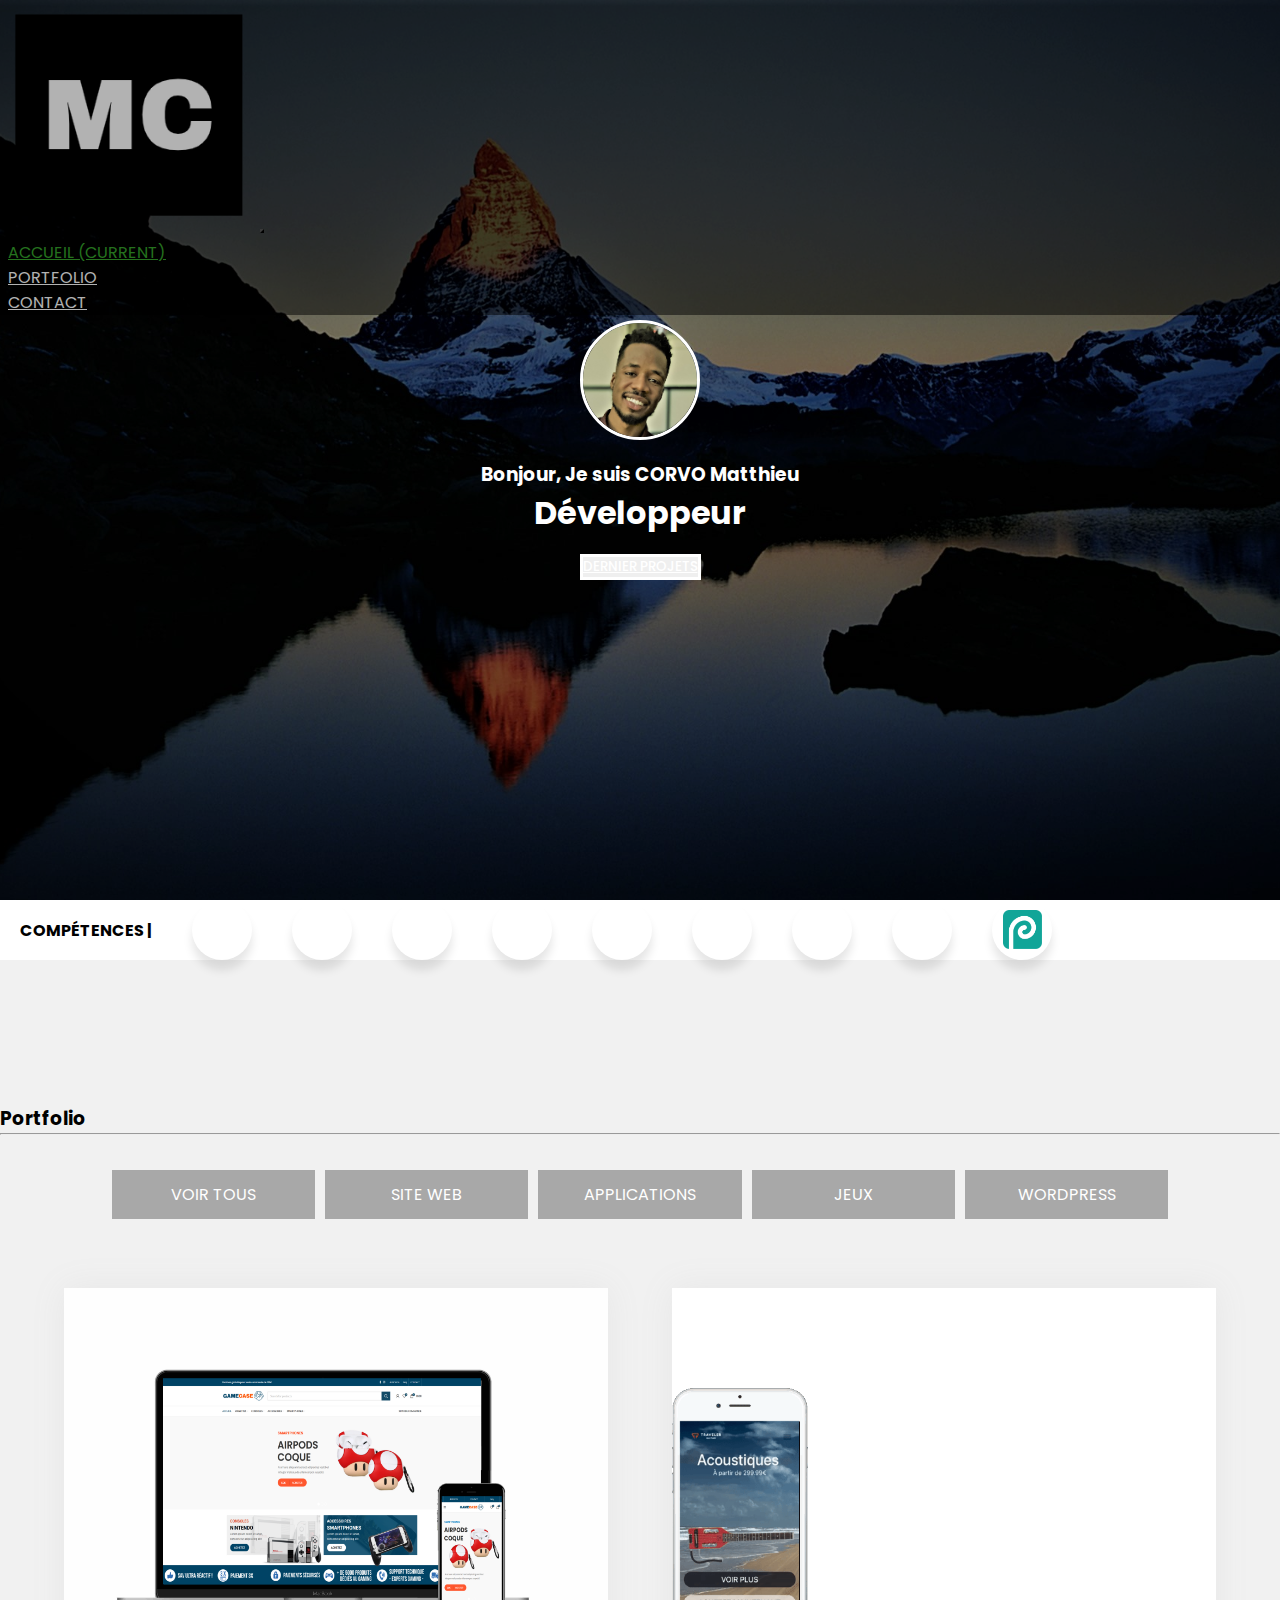
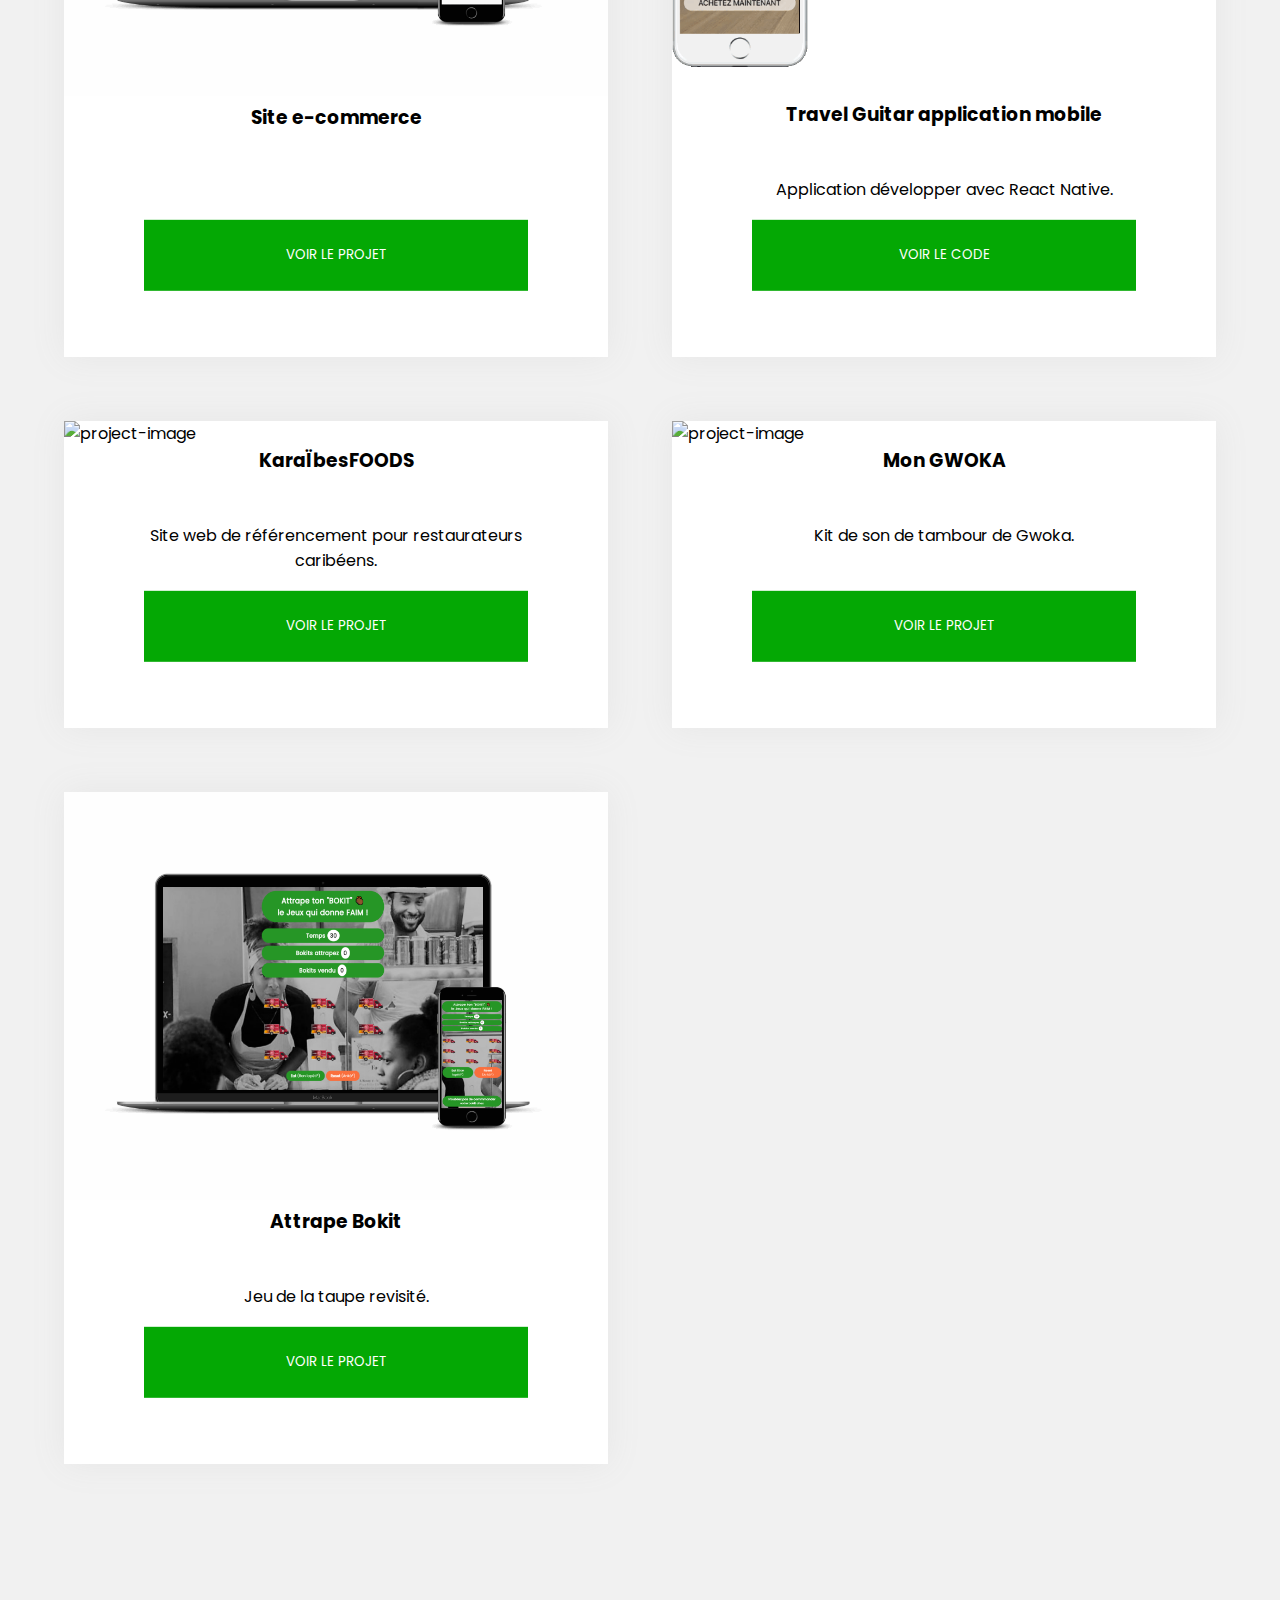
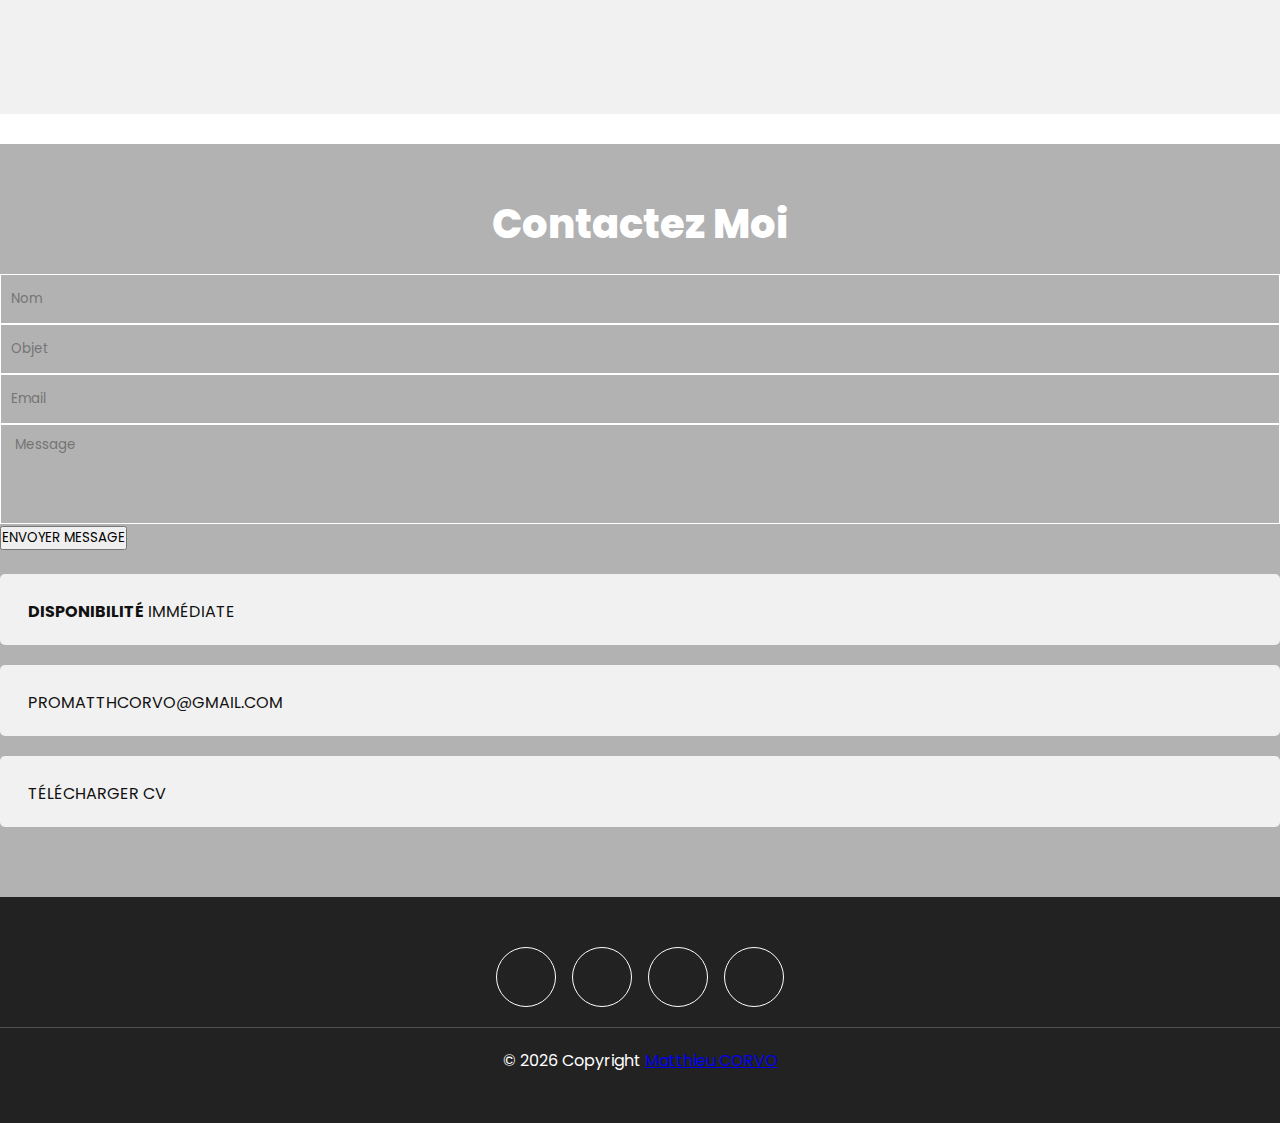
==== index.html @ 88c95f58 "init" ====
<!DOCTYPE html>
<html lang="fr">
<head>
    <meta charset="UTF-8">
    <meta name="viewport" content="width=device-width, initial-scale=1.0">
<meta property="og:image" content="favicon/apple-touch-icon.png" />

    <link rel="stylesheet" href="https://cdnjs.cloudflare.com/ajax/libs/font-awesome/5.15.1/css/all.min.css" integrity="sha512-+4zCK9k+qNFUR5X+cKL9EIR+ZOhtIloNl9GIKS57V1MyNsYpYcUrUeQc9vNfzsWfV28IaLL3i96P9sdNyeRssA==" crossorigin="anonymous" />

    <link rel="stylesheet" href="https://cdn.jsdelivr.net/npm/bootstrap@4.5.3/dist/css/bootstrap.min.css" integrity="sha384-TX8t27EcRE3e/ihU7zmQxVncDAy5uIKz4rEkgIXeMed4M0jlfIDPvg6uqKI2xXr2" crossorigin="anonymous">
    <link  rel="stylesheet" type="text/css" href="css/ihover.css"/>
    <script src="https://cdn.jsdelivr.net/npm/typed.js@2.0.12"></script>

    <link rel="stylesheet" href="css/style.css">
<!--favicon-->
<link rel="apple-touch-icon" sizes="180x180" href="favicon/apple-touch-icon.png">
<link rel="icon" type="image/png" sizes="32x32" href="favicon/favicon-32x32.png">
<link rel="icon" type="image/png" sizes="16x16" href="favicon/favicon-16x16.png">
<link rel="manifest" href="favicon/site.webmanifest">
<link rel="mask-icon" href="favicon/safari-pinned-tab.svg" color="#5bbad5">
<meta name="msapplication-TileColor" content="#da532c">
<meta name="theme-color" content="#ffffff">
    <title>CORVO Matthieu | Developeur web</title>
</head>
<body>
    <header><!-- header start -->
        <nav class="navbar navbar-expand-lg fixed-top"><!-- nav start -->
            <div class="container">
                <a class="navbar-brand" href="index.html"><img src="images/LogoMakr.png" style="width: 20%;" alt="Logo"/></a>
                <button class="navbar-toggler" type="button" data-toggle="collapse" data-target="#navbarSupportedContent" aria-controls="navbarSupportedContent" aria-expanded="false" aria-label="Toggle navigation">
                <i class="fa fa-bars"></i>
                </button>
            
                <div class="collapse navbar-collapse" id="navbarSupportedContent">
                <ul class="navbar-nav ml-auto">
                    <li class="nav-item active">
                    <a class="nav-link" href="index.html">Accueil <span class="sr-only">(current)</span></a>
                    </li>
                    <li class="nav-item"><a class="nav-link" href="#projets">Portfolio</a></li>
                    <li class="nav-item"><a class="nav-link" href="#contact">Contact</a></li>
                
                </ul>
                </div>
            </div>
        </nav><!-- nav end -->

        <div class="container header-content w-md-50 w-100">
            <img src="images/IMG-0057.jpg" alt="Mark Waugh">
            <div class="content">
              <div class="txt">
                <h3>Bonjour, Je suis CORVO Matthieu </h3>
                <h1>Développeur <span id="typed"></span></h1></div>
            </div>
            <div class="row=" style="margin-top: 5%; ">
            <button type="button" class="btn btn-outline-success  btn-lg" style="color: #ffffff;border: 3px solid; "  ><a class="nav-link" href="#projets" style="font-weight:500;color: #ffffff;">Dernier Projets</a></button>
        </div>
     
          </div>
         </div>
     
        
        </div>
        
    </header><!-- header end -->
    

    <div class=" wrapper skills displayflex">
      <div class="icon ">

        <h4 class="font-weight-bold" style="color:rgb(0, 0, 0);   cursor: none;
        ">COMPÉTENCES |  </h4>   
      </div>

      <div class="icon html">
        <div class="tooltip">
Html5</div>
<span>      <i class="fab fa-html5 " style="color: #f16529;font-size: 40px;"></i>
</i></span>
      </div>

      <div class="icon css">
        <div class="tooltip">
Css3</div>
<span>           <i class="fab fa-css3-alt" style="color: #264de4;font-size: 40px;"></i>
</span>
      </div>

      <div class="icon js">
        <div class="tooltip">
Javascript</div>
<span>            <i class="fab fa-js-square" style="color: #fdda3e;font-size: 40px;"></i>
</span>
      </div>

      <div class="icon react">
        <div class="tooltip">
Reactjs/Native</div>
<span>          <i class="fab fa-react" style="color: #00e1ff;font-size: 40px;"></i>
</span>
      </div>

      <div class="icon btp">
        <div class="tooltip">
Bootstrap</div>
<span>            <i class="fab fa-bootstrap" style="color:#563d7c;font-size: 40px;"></i>
</span>
      </div>


      <div class="icon git">
        <div class="tooltip">
Git</div>
<span>           <i class="fab fa-git-alt git" style="color: #ff4800;font-size: 40px;"></i>
</span>
      </div>


      <div class="icon github">
        <div class="tooltip">
Github</div>
<span>          <i class="fab fa-github" style="color: #000000;font-size: 40px;"></i>
</span>
      </div>

      <div class="icon word">
        <div class="tooltip">
Wordpress</div>
<span>              <i class="fab fa-wordpress" style="color: #2596be;font-size: 40px;"></i>

</span>
      </div>


      <div class="icon gimp">
        <div class="tooltip">
          Photopea</div>
<span>           <img  src="images/Photopea.png" style="width: 39px;padding-top: 10px;"/>

</span>
      </div>
</div>
  <!-- ==================================================works
    ================================================== -->
  

      <section id="works" class="s-works target-section">
        <div id="projets" class="post-heading text-center" >
            <h3 class="display-4 font-weight-bold" > Portfolio</h3>
          
            <hr class="w-50 mx-auto pb-5">
            <div class = "filter-container">
              <div class = "category-head">
                  <ul>
                      <div class = "category-title active" id = "all">
                          <li>Voir Tous</li>
                          <span><i class = "fas fa-border-all"></i></span>
                      </div>
                      <div class = "category-title" id = "web">
                          <li>Site Web</li>
                          <span><i class="fas fa-laptop-code"></i></span>
                      </div>
                      <div class = "category-title" id = "app">
                          <li>Applications</li>
                          <span><i class="fas fa-mobile-alt"></i></span>
                      </div>
                      <div class = "category-title" id = "jeux">
                          <li>Jeux</li>
                          <span><i class="fas fa-gamepad"></i></span>
                      </div>
                      <div class = "category-title" id = "word">
                          <li>Wordpress</li>
                          <span><i class = "fab fa-wordpress"></i></span>
                      </div>
                  </ul>
                </div>              </div>

        <div class="projects" >
          <div class="container">
            <div class="project all word">
              <div class="project-img-cont">
                <img src="images/Capture3.png" alt="project-image" />
                <span class = "category-name">                              <i class="fab fa-wordpress" style="color: #2596be;font-size: 40px;"> </i>
                </span>

              </div>
              <h3 class="project-title">Site e-commerce </h3>
              
              <p class="project-desc">
                 
                </p>
              <div class="project-actions" style="margin-top:2.5%;">
                <a  href="https://dev-gamecase.pantheonsite.io/" target="_blank">
                    <button  class="btn  project-btn">
                        Voir le Projet
                      </button>                </a>
              </div>
            </div>
  
            <div class="project all app">
              <div class="project-img-cont1">
                <img src="images/DEMOReactn.gif" alt="project-image" class="gif"/>
                <span class = "category-name">                       <i class="fab fa-react" style="color: #00e1ff;font-size: 40px;"></i>
                                  </span>

              </div>
              <h3 class="project-title">Travel Guitar application mobile</h3>
              <p class="project-desc">
                <span>
                  Application développer avec React Native.

                </span>
              </p>
              <div class="project-actions" style="margin-top:2.5%;">
                <a  href="https://github.com/matthCorvo/React-native-travel-guitar" target="_blank">
                    <button  class="btn  project-btn">
                        Voir le Code
                      </button>                </a>
              </div>
            </div>



           
            
            <div class="project all web">
              <div class="project-img-cont">
                <img src="images/Sitekf.png" alt="project-image" />
                <span class = "category-name">                            <i class="fab fa-js-square" style="color: #fdda3e;font-size: 40px;"></i>
                  <i class="fab fa-bootstrap" style="color:#563d7c;font-size: 40px;"></i>
                                  </span>

              </div>
              <h3 class="project-title">KaraÏbesFOODS</h3>
              <p class="project-desc">
                <span>
                   Site web de référencement pour restaurateurs caribéens.
                </span>
              </p>
              <div class="project-actions" style="margin-top:2.5%;">
                <a  href="https://matthcorvo.github.io/KARAIBESFOODS/" target="_blank">
                    <button  class="btn  project-btn">
                        Voir le Projet
                      </button>                </a>
              </div>
            </div>

            <div class="project all jeux">
                <div class="project-img-cont">
                  <img src="images/Capture4.png" alt="project-image" />
                  <span class = "category-name">                            <i class="fab fa-js-square" style="color: #fdda3e;font-size: 40px;"></i>
                                    </span>
                </div>
                <h3 class="project-title">Mon GWOKA</h3>
                <p class="project-desc">
                  <span>
                    Kit de son de tambour de Gwoka.<br>
                  </span>
                </p>
                <div class="project-actions" style="margin-top:2.5%;">
                  <a  href="https://matthcorvo.github.io/KARAIBESFOODS/" target="_blank">
                      <button  class="btn  project-btn">
                          Voir le Projet
                        </button>                </a>
                </div>
              </div>

              <div class="project all jeux">
                <div class="project-img-cont">
                  <img src="images/Capture5.png" alt="project-image" />
                  <span class = "category-name">                            <i class="fab fa-js-square" style="color: #fdda3e;font-size: 40px;"></i>
                  </span>
                </div>
                <h3 class="project-title">Attrape Bokit</h3>
                <p class="project-desc">
                  <span>
                    Jeu de la taupe revisité.<br>
                  </span>
                </p>
                <div class="project-actions" style="margin-top:2.5%;">
                  <a  href="https://matthcorvo.github.io/KARAIBESFOODS/" target="_blank">
                      <button  class="btn  project-btn">
                          Voir le Projet
                        </button>                </a>
                </div>
              </div>

           
        
          </div>
        </div>
      </section>
      <!-- end works -->

    <div class="section contact" id="contact">
        <div class="container">
            <h2>Contactez Moi</h2>
            <div class="row">
                <div class="col-lg-6 col-12">
                    <form action="https://formspree.io/f/mvovjjpz" method="POST" > 
                        <div class="form-group">
                            <input type="text" id="name"  name="name" required placeholder="Nom">
                        </div>
                        <div class="form-group">
                            <input type="text" id="subject" required placeholder="Objet">
                        </div>
                        <div class="form-group">
                            <input type="email" id="email"   name="_replyto" required placeholder="Email">
                        </div>
                        <div class="form-group text-area">
                            <textarea id="message" required placeholder=" Message" name="message"></textarea>
                        </div>
                        <div class="form-group">
                            <button  type="submit" value="Send" class="btn btn-outline-success">Envoyer Message</button>
                        </div>
                    </form>
                </div>
                <div class="col-lg-6 col-12">
                    <div class="content">
                        <ul>
                            <li><a href="#!"><i class="fa fa-map-marker" target="_blank"></i><strong>Disponibilité</strong> Immédiate</li> </a></li>
                            <li><a href="mailto:Promatthcorvo@gmail.com" target="_blank" ><i class="fa fa-envelope"></i>Promatthcorvo@gmail.com</a></li>
                            <li><a href="cv.html" target="_blank"><i class="fa fa-info"></i>Télécharger CV</a></li>
                        </ul>
                    </div>
                </div>
            </div>
        </div>
    </div>

    <footer><!-- footer start -->
        <div class="section container footer">
            <div class="footer-social">
                <ul>
                    <li><a href="https://github.com/matthCorvo" target="_blank"><i class="fab fa-github fa-3x"></i></a></li>
                    <li><a href="https://twitter.com/CodeMatth" target="_blank"><i class="fab fa-twitter fa-2x"></i></a></li>
                    <li><a href="https://codepen.io/matthandampcode" target="_blank"><i class="fab fa-codepen fa-2x"></i></a></li>
                    <li><a href="https://www.linkedin.com/in/corvomatthieu/" target="_blank"><i class="fab fa-linkedin-in fa-2x"></i></a></li>
                </ul>
            </div>
            <div class="divider"></div>
            <div class="footer-bottom">
                © <script>document.write(new Date().getFullYear());</script> Copyright  <a href="#">Matthieu CORVO </a>
            </div>
        </div>
    </footer><!-- footer end -->

    <script src="js/app.js"></script>
    <script src = "js/script.js"></script>

    <script src="https://code.jquery.com/jquery-3.5.1.slim.min.js" integrity="sha384-DfXdz2htPH0lsSSs5nCTpuj/zy4C+OGpamoFVy38MVBnE+IbbVYUew+OrCXaRkfj" crossorigin="anonymous"></script>
    <script src="https://cdn.jsdelivr.net/npm/popper.js@1.16.1/dist/umd/popper.min.js" integrity="sha384-9/reFTGAW83EW2RDu2S0VKaIzap3H66lZH81PoYlFhbGU+6BZp6G7niu735Sk7lN" crossorigin="anonymous"></script>
    <script src="https://cdn.jsdelivr.net/npm/bootstrap@4.5.3/dist/js/bootstrap.min.js" integrity="sha384-w1Q4orYjBQndcko6MimVbzY0tgp4pWB4lZ7lr30WKz0vr/aWKhXdBNmNb5D92v7s" crossorigin="anonymous"></script>
</body>
</html>
---- css/ihover.css ----
.ih-item {
  position: relative;
  -webkit-transition: all 0.35s ease-in-out;
  -moz-transition: all 0.35s ease-in-out;
  transition: all 0.35s ease-in-out;
}
.ih-item,
.ih-item * {
  -webkit-box-sizing: border-box;
  -moz-box-sizing: border-box;
  box-sizing: border-box;
}
.ih-item a {
  color: #333;
}
.ih-item a:hover {
  text-decoration: none;
}

.ih-item img {
  width: 100%;
  height: 100%;
}

.ih-item.circle {
  position: relative;
  width: 220px;
  height: 220px;
  border-radius: 50%;
}
.ih-item.circle .img {
  position: relative;
  width: 220px;
  height: 220px;
  border-radius: 50%;
}
.ih-item.circle .img:before {
  position: absolute;
  display: block;
  content: '';
  width: 100%;
  height: 100%;
  border-radius: 50%;
  box-shadow: inset 0 0 0 16px rgba(255, 255, 255, 0.938), 0 1px 2px rgba(0, 0, 0, 0.3);
  -webkit-transition: all 0.35s ease-in-out;
  -moz-transition: all 0.35s ease-in-out;
  transition: all 0.35s ease-in-out;
}
.ih-item.circle .img img {
  border-radius: 50%;
}
.ih-item.circle .info {
  position: absolute;
  top: 0;
  bottom: 0;
  left: 0;
  right: 0;
  text-align: center;
  border-radius: 50%;
  -webkit-backface-visibility: hidden;
  backface-visibility: hidden;
}

.ih-item.square {
  position: relative;
  width: 316px;
  height: 216px;
  border: 8px solid #fff;
  box-shadow: 1px 1px 3px rgba(0, 0, 0, 0.3);
}
.ih-item.square .info {
  position: absolute;
  top: 0;
  bottom: 0;
  left: 0;
  right: 0;
  text-align: center;
  -webkit-backface-visibility: hidden;
  backface-visibility: hidden; 
}

.ih-item.circle.effect1 .spinner {
  width: 230px;
  height: 230px;
  border: 10px solid 	 rgba(52, 68, 37, 0.534);
  border-right-color: rgb(52, 68, 37);
  border-bottom-color: 10px solid  rgba(52, 68, 37, 0.521);
  border-radius: 50%;
  -webkit-transition: all 0.8s ease-in-out;
  -moz-transition: all 0.8s ease-in-out;
  transition: all 0.8s ease-in-out;
}
.ih-item.circle.effect1 .img {
  position: absolute;
  top: 10px;
  bottom: 0;
  left: 10px;
  right: 0;
  width: auto;
  height: auto;
}
.ih-item.circle.effect1 .img:before {
  display: none;
}
.ih-item.circle.effect1.colored .info {
  background: #1a4a72;
  background: rgba(26, 74, 114, 0.6);
}
.ih-item.circle.effect1 .info {
  top: 10px;
  bottom: 0;
  left: 10px;
  right: 0;
  background: #333333;
  background: rgba(0, 0, 0, 0.6);
  opacity: 0;
  -webkit-transition: all 0.8s ease-in-out;
  -moz-transition: all 0.8s ease-in-out;
  transition: all 0.8s ease-in-out;
}
.ih-item.circle.effect1 .info h3 {
  color: #fff;
  text-transform: uppercase;
  position: relative;
  letter-spacing: 2px;
  font-size: 22px;
  margin: 0 30px;
  padding: 55px 0 0 0;
  height: 110px;
  text-shadow: 0 0 1px white, 0 1px 2px rgba(0, 0, 0, 0.3);
}
.ih-item.circle.effect1 .info p {
  color: rgb(255, 255, 255);
  padding: 10px 5px;
  font-style: italic;
  margin: 0 30px;
  font-size: 12px;
  border-top: 1px solid rgba(255, 255, 255, 0.5);
}
.ih-item.circle.effect1 a:hover .spinner {
  -webkit-transform: rotate(180deg);
  -moz-transform: rotate(180deg);
  -ms-transform: rotate(180deg);
  -o-transform: rotate(180deg);
  transform: rotate(180deg);
}
.ih-item.circle.effect1 a:hover .info {
  opacity: 1;
}

.ih-item.circle.effect2 .img {
  opacity: 1;
  -webkit-transform: scale(1);
  -moz-transform: scale(1);
  -ms-transform: scale(1);
  -o-transform: scale(1);
  transform: scale(1);
  -webkit-transition: all 0.35s ease-in-out;
  -moz-transition: all 0.35s ease-in-out;
  transition: all 0.35s ease-in-out;
}
.ih-item.circle.effect2.colored .info {
  background: #1a4a72;
  background: rgba(26, 74, 114, 0.6);
}
.ih-item.circle.effect2 .info {
  background: #333333;
  background: rgba(0, 0, 0, 0.6);
  opacity: 0;
  pointer-events: none;
  -webkit-transition: all 0.35s ease-in-out;
  -moz-transition: all 0.35s ease-in-out;
  transition: all 0.35s ease-in-out;
}
.ih-item.circle.effect2 .info h3 {
  color: #fff;
  text-transform: uppercase;
  position: relative;
  letter-spacing: 2px;
  font-size: 22px;
  margin: 0 30px;
  padding: 55px 0 0 0;
  height: 110px;
  text-shadow: 0 0 1px white, 0 1px 2px rgba(0, 0, 0, 0.3);
}
.ih-item.circle.effect2 .info p {
  color: #bbb;
  padding: 10px 5px;
  font-style: italic;
  margin: 0 30px;
  font-size: 12px;
  border-top: 1px solid rgba(255, 255, 255, 0.5);
}

.ih-item.circle.effect2.left_to_right .info {
  -webkit-transform: translateX(-100%);
  -moz-transform: translateX(-100%);
  -ms-transform: translateX(-100%);
  -o-transform: translateX(-100%);
  transform: translateX(-100%);
}
.ih-item.circle.effect2.left_to_right a:hover .img {
  -webkit-transform: rotate(-90deg);
  -moz-transform: rotate(-90deg);
  -ms-transform: rotate(-90deg);
  -o-transform: rotate(-90deg);
  transform: rotate(-90deg);
}
.ih-item.circle.effect2.left_to_right a:hover .info {
  opacity: 1;
  -webkit-transform: translateX(0);
  -moz-transform: translateX(0);
  -ms-transform: translateX(0);
  -o-transform: translateX(0);
  transform: translateX(0);
}

.ih-item.circle.effect2.right_to_left .info {
  -webkit-transform: translateX(100%);
  -moz-transform: translateX(100%);
  -ms-transform: translateX(100%);
  -o-transform: translateX(100%);
  transform: translateX(100%);
}
.ih-item.circle.effect2.right_to_left a:hover .img {
  -webkit-transform: rotate(90deg);
  -moz-transform: rotate(90deg);
  -ms-transform: rotate(90deg);
  -o-transform: rotate(90deg);
  transform: rotate(90deg);
}
.ih-item.circle.effect2.right_to_left a:hover .info {
  opacity: 1;
  -webkit-transform: translateX(0);
  -moz-transform: translateX(0);
  -ms-transform: translateX(0);
  -o-transform: translateX(0);
  transform: translateX(0);
}

.ih-item.circle.effect2.top_to_bottom .info {
  -webkit-transform: translateY(-100%);
  -moz-transform: translateY(-100%);
  -ms-transform: translateY(-100%);
  -o-transform: translateY(-100%);
  transform: translateY(-100%);
}
.ih-item.circle.effect2.top_to_bottom a:hover .img {
  -webkit-transform: rotate(-90deg);
  -moz-transform: rotate(-90deg);
  -ms-transform: rotate(-90deg);
  -o-transform: rotate(-90deg);
  transform: rotate(-90deg);
}
.ih-item.circle.effect2.top_to_bottom a:hover .info {
  opacity: 1;
  -webkit-transform: translateY(0);
  -moz-transform: translateY(0);
  -ms-transform: translateY(0);
  -o-transform: translateY(0);
  transform: translateY(0);
}

.ih-item.circle.effect2.bottom_to_top .info {
  -webkit-transform: translateY(100%);
  -moz-transform: translateY(100%);
  -ms-transform: translateY(100%);
  -o-transform: translateY(100%);
  transform: translateY(100%);
}
.ih-item.circle.effect2.bottom_to_top a:hover .img {
  -webkit-transform: rotate(90deg);
  -moz-transform: rotate(90deg);
  -ms-transform: rotate(90deg);
  -o-transform: rotate(90deg);
  transform: rotate(90deg);
}
.ih-item.circle.effect2.bottom_to_top a:hover .info {
  opacity: 1;
  -webkit-transform: translateY(0);
  -moz-transform: translateY(0);
  -ms-transform: translateY(0);
  -o-transform: translateY(0);
  transform: translateY(0);
}

.ih-item.circle.effect3 .img {
  z-index: 11;
  -webkit-transition: all 0.35s ease-in-out;
  -moz-transition: all 0.35s ease-in-out;
  transition: all 0.35s ease-in-out;
}
.ih-item.circle.effect3.colored .info {
  background: #1a4a72;
}
.ih-item.circle.effect3 .info {
  background: #333333;
  opacity: 0;
  pointer-events: none;
  -webkit-transition: all 0.35s ease-in-out;
  -moz-transition: all 0.35s ease-in-out;
  transition: all 0.35s ease-in-out;
}
.ih-item.circle.effect3 .info h3 {
  color: #fff;
  text-transform: uppercase;
  position: relative;
  letter-spacing: 2px;
  font-size: 22px;
  margin: 0 30px;
  padding: 55px 0 0 0;
  height: 110px;
  text-shadow: 0 0 1px white, 0 1px 2px rgba(0, 0, 0, 0.3);
}
.ih-item.circle.effect3 .info p {
  color: #bbb;
  padding: 10px 5px;
  font-style: italic;
  margin: 0 30px;
  font-size: 12px;
  border-top: 1px solid rgba(255, 255, 255, 0.5);
}

.ih-item.circle.effect3.left_to_right .img {
  -webkit-transform: scale(1) translateX(0);
  -moz-transform: scale(1) translateX(0);
  -ms-transform: scale(1) translateX(0);
  -o-transform: scale(1) translateX(0);
  transform: scale(1) translateX(0);
}
.ih-item.circle.effect3.left_to_right .info {
  -webkit-transform: translateX(-100%);
  -moz-transform: translateX(-100%);
  -ms-transform: translateX(-100%);
  -o-transform: translateX(-100%);
  transform: translateX(-100%);
}
.ih-item.circle.effect3.left_to_right a:hover .img {
  -webkit-transform: scale(0.5) translateX(100%);
  -moz-transform: scale(0.5) translateX(100%);
  -ms-transform: scale(0.5) translateX(100%);
  -o-transform: scale(0.5) translateX(100%);
  transform: scale(0.5) translateX(100%);
}
.ih-item.circle.effect3.left_to_right a:hover .info {
  opacity: 1;
  -webkit-transform: translateX(0);
  -moz-transform: translateX(0);
  -ms-transform: translateX(0);
  -o-transform: translateX(0);
  transform: translateX(0);
}

.ih-item.circle.effect3.right_to_left .img {
  -webkit-transform: scale(1) translateX(0);
  -moz-transform: scale(1) translateX(0);
  -ms-transform: scale(1) translateX(0);
  -o-transform: scale(1) translateX(0);
  transform: scale(1) translateX(0);
}
.ih-item.circle.effect3.right_to_left .info {
  -webkit-transform: translateX(100%);
  -moz-transform: translateX(100%);
  -ms-transform: translateX(100%);
  -o-transform: translateX(100%);
  transform: translateX(100%);
}
.ih-item.circle.effect3.right_to_left a:hover .img {
  -webkit-transform: scale(0.5) translateX(-100%);
  -moz-transform: scale(0.5) translateX(-100%);
  -ms-transform: scale(0.5) translateX(-100%);
  -o-transform: scale(0.5) translateX(-100%);
  transform: scale(0.5) translateX(-100%);
}
.ih-item.circle.effect3.right_to_left a:hover .info {
  opacity: 1;
  -webkit-transform: translateX(0);
  -moz-transform: translateX(0);
  -ms-transform: translateX(0);
  -o-transform: translateX(0);
  transform: translateX(0);
}

.ih-item.circle.effect3.top_to_bottom .img {
  -webkit-transform: scale(1) translateY(0);
  -moz-transform: scale(1) translateY(0);
  -ms-transform: scale(1) translateY(0);
  -o-transform: scale(1) translateY(0);
  transform: scale(1) translateY(0);
}
.ih-item.circle.effect3.top_to_bottom .info {
  -webkit-transform: translateY(-100%);
  -moz-transform: translateY(-100%);
  -ms-transform: translateY(-100%);
  -o-transform: translateY(-100%);
  transform: translateY(-100%);
}
.ih-item.circle.effect3.top_to_bottom a:hover .img {
  -webkit-transform: scale(0.5) translateY(100%);
  -moz-transform: scale(0.5) translateY(100%);
  -ms-transform: scale(0.5) translateY(100%);
  -o-transform: scale(0.5) translateY(100%);
  transform: scale(0.5) translateY(100%);
}
.ih-item.circle.effect3.top_to_bottom a:hover .info {
  opacity: 1;
  -webkit-transform: translateY(0);
  -moz-transform: translateY(0);
  -ms-transform: translateY(0);
  -o-transform: translateY(0);
  transform: translateY(0);
}

.ih-item.circle.effect3.bottom_to_top .img {
  -webkit-transform: scale(1) translateY(0);
  -moz-transform: scale(1) translateY(0);
  -ms-transform: scale(1) translateY(0);
  -o-transform: scale(1) translateY(0);
  transform: scale(1) translateY(0);
}
.ih-item.circle.effect3.bottom_to_top .info {
  -webkit-transform: translateY(100%);
  -moz-transform: translateY(100%);
  -ms-transform: translateY(100%);
  -o-transform: translateY(100%);
  transform: translateY(100%);
}
.ih-item.circle.effect3.bottom_to_top a:hover .img {
  -webkit-transform: scale(0.5) translateY(-100%);
  -moz-transform: scale(0.5) translateY(-100%);
  -ms-transform: scale(0.5) translateY(-100%);
  -o-transform: scale(0.5) translateY(-100%);
  transform: scale(0.5) translateY(-100%);
}
.ih-item.circle.effect3.bottom_to_top a:hover .info {
  opacity: 1;
  -webkit-transform: translateY(0);
  -moz-transform: translateY(0);
  -ms-transform: translateY(0);
  -o-transform: translateY(0);
  transform: translateY(0);
}

.ih-item.circle.effect4 .img {
  opacity: 1;
  -webkit-transition: all 0.4s ease-in-out;
  -moz-transition: all 0.4s ease-in-out;
  transition: all 0.4s ease-in-out;
}
.ih-item.circle.effect4.colored .info {
  background: #1a4a72;
}
.ih-item.circle.effect4 .info {
  background: #333333;
  opacity: 0;
  visibility: hidden;
  pointer-events: none;
  -webkit-transition: all 0.35s ease;
  -moz-transition: all 0.35s ease;
  transition: all 0.35s ease;
}
.ih-item.circle.effect4 .info h3 {
  color: #fff;
  text-transform: uppercase;
  position: relative;
  letter-spacing: 2px;
  font-size: 22px;
  margin: 0 30px;
  padding: 55px 0 0 0;
  height: 110px;
  text-shadow: 0 0 1px white, 0 1px 2px rgba(0, 0, 0, 0.3);
}
.ih-item.circle.effect4 .info p {
  color: #bbb;
  padding: 10px 5px;
  font-style: italic;
  margin: 0 30px;
  font-size: 12px;
  border-top: 1px solid rgba(255, 255, 255, 0.5);
  -webkit-transition: all 0.35s ease-in-out;
  -moz-transition: all 0.35s ease-in-out;
  transition: all 0.35s ease-in-out;
}
.ih-item.circle.effect4 a:hover .img {
  opacity: 0;
  pointer-events: none;
}
.ih-item.circle.effect4 a:hover .info {
  visibility: visible;
  opacity: 1;
}

.ih-item.circle.effect4.left_to_right .img {
  -webkit-transform: translateX(0);
  -moz-transform: translateX(0);
  -ms-transform: translateX(0);
  -o-transform: translateX(0);
  transform: translateX(0);
}
.ih-item.circle.effect4.left_to_right .info {
  -webkit-transform: translateX(-100%);
  -moz-transform: translateX(-100%);
  -ms-transform: translateX(-100%);
  -o-transform: translateX(-100%);
  transform: translateX(-100%);
}
.ih-item.circle.effect4.left_to_right a:hover .img {
  -webkit-transform: translateX(100%);
  -moz-transform: translateX(100%);
  -ms-transform: translateX(100%);
  -o-transform: translateX(100%);
  transform: translateX(100%);
}
.ih-item.circle.effect4.left_to_right a:hover .info {
  -webkit-transform: translateX(0);
  -moz-transform: translateX(0);
  -ms-transform: translateX(0);
  -o-transform: translateX(0);
  transform: translateX(0);
}

.ih-item.circle.effect4.right_to_left .img {
  -webkit-transform: translateX(0);
  -moz-transform: translateX(0);
  -ms-transform: translateX(0);
  -o-transform: translateX(0);
  transform: translateX(0);
}
.ih-item.circle.effect4.right_to_left .info {
  -webkit-transform: translateX(100%);
  -moz-transform: translateX(100%);
  -ms-transform: translateX(100%);
  -o-transform: translateX(100%);
  transform: translateX(100%);
}
.ih-item.circle.effect4.right_to_left a:hover .img {
  -webkit-transform: translateX(-100%);
  -moz-transform: translateX(-100%);
  -ms-transform: translateX(-100%);
  -o-transform: translateX(-100%);
  transform: translateX(-100%);
}
.ih-item.circle.effect4.right_to_left a:hover .info {
  -webkit-transform: translateX(0);
  -moz-transform: translateX(0);
  -ms-transform: translateX(0);
  -o-transform: translateX(0);
  transform: translateX(0);
}

.ih-item.circle.effect4.top_to_bottom .img {
  -webkit-transform: translateY(0);
  -moz-transform: translateY(0);
  -ms-transform: translateY(0);
  -o-transform: translateY(0);
  transform: translateY(0);
}
.ih-item.circle.effect4.top_to_bottom .info {
  -webkit-transform: translateY(100%);
  -moz-transform: translateY(100%);
  -ms-transform: translateY(100%);
  -o-transform: translateY(100%);
  transform: translateY(100%);
}
.ih-item.circle.effect4.top_to_bottom a:hover .img {
  -webkit-transform: translateY(-100%);
  -moz-transform: translateY(-100%);
  -ms-transform: translateY(-100%);
  -o-transform: translateY(-100%);
  transform: translateY(-100%);
}
.ih-item.circle.effect4.top_to_bottom a:hover .info {
  -webkit-transform: translateY(0);
  -moz-transform: translateY(0);
  -ms-transform: translateY(0);
  -o-transform: translateY(0);
  transform: translateY(0);
}

.ih-item.circle.effect4.bottom_to_top .img {
  -webkit-transform: translateY(0);
  -moz-transform: translateY(0);
  -ms-transform: translateY(0);
  -o-transform: translateY(0);
  transform: translateY(0);
}
.ih-item.circle.effect4.bottom_to_top .info {
  -webkit-transform: translateY(-100%);
  -moz-transform: translateY(-100%);
  -ms-transform: translateY(-100%);
  -o-transform: translateY(-100%);
  transform: translateY(-100%);
}
.ih-item.circle.effect4.bottom_to_top a:hover .img {
  -webkit-transform: translateY(100%);
  -moz-transform: translateY(100%);
  -ms-transform: translateY(100%);
  -o-transform: translateY(100%);
  transform: translateY(100%);
}
.ih-item.circle.effect4.bottom_to_top a:hover .info {
  -webkit-transform: translateY(0);
  -moz-transform: translateY(0);
  -ms-transform: translateY(0);
  -o-transform: translateY(0);
  transform: translateY(0);
}

.ih-item.circle.effect5 {
  -webkit-perspective: 900px;
  -moz-perspective: 900px;
  perspective: 900px;
}
.ih-item.circle.effect5.colored .info .info-back {
  background: #1a4a72;
  background: rgba(26, 74, 114, 0.6);
}
.ih-item.circle.effect5 .info {
  -webkit-transition: all 0.35s ease-in-out;
  -moz-transition: all 0.35s ease-in-out;
  transition: all 0.35s ease-in-out;
  -webkit-transform-style: preserve-3d;
  -moz-transform-style: preserve-3d;
  -ms-transform-style: preserve-3d;
  -o-transform-style: preserve-3d;
  transform-style: preserve-3d;
}
.ih-item.circle.effect5 .info .info-back {
  visibility: hidden;
  border-radius: 50%;
  width: 100%;
  height: 100%;
  background: #333333;
  background: rgba(0, 0, 0, 0.6);
  -webkit-transform: rotate3d(0, 1, 0, 180deg);
  -moz-transform: rotate3d(0, 1, 0, 180deg);
  -ms-transform: rotate3d(0, 1, 0, 180deg);
  -o-transform: rotate3d(0, 1, 0, 180deg);
  transform: rotate3d(0, 1, 0, 180deg);
  -webkit-backface-visibility: hidden;
  backface-visibility: hidden;
}
.ih-item.circle.effect5 .info h3 {
  color: #fff;
  text-transform: uppercase;
  position: relative;
  letter-spacing: 2px;
  font-size: 22px;
  margin: 0 30px;
  padding: 55px 0 0 0;
  height: 110px;
  text-shadow: 0 0 1px white, 0 1px 2px rgba(0, 0, 0, 0.3);
}
.ih-item.circle.effect5 .info p {
  color: #bbb;
  padding: 10px 5px;
  font-style: italic;
  margin: 0 30px;
  font-size: 12px;
  border-top: 1px solid rgba(255, 255, 255, 0.5);
}
.ih-item.circle.effect5 a:hover .info {
  -webkit-transform: rotate3d(0, 1, 0, -180deg);
  -moz-transform: rotate3d(0, 1, 0, -180deg);
  -ms-transform: rotate3d(0, 1, 0, -180deg);
  -o-transform: rotate3d(0, 1, 0, -180deg);
  transform: rotate3d(0, 1, 0, -180deg);
}
.ih-item.circle.effect5 a:hover .info .info-back {
  visibility: visible;
}

.ih-item.circle.effect6 .img {
  opacity: 1;
  -webkit-transform: scale(1);
  -moz-transform: scale(1);
  -ms-transform: scale(1);
  -o-transform: scale(1);
  transform: scale(1);
  -webkit-transition: all 0.35s ease-in-out;
  -moz-transition: all 0.35s ease-in-out;
  transition: all 0.35s ease-in-out;
}
.ih-item.circle.effect6.colored .info {
  background: #1a4a72;
}
.ih-item.circle.effect6 .info {
  background: #333333;
  opacity: 0;
  -webkit-transition: all 0.35s ease-in-out;
  -moz-transition: all 0.35s ease-in-out;
  transition: all 0.35s ease-in-out;
}
.ih-item.circle.effect6 .info h3 {
  color: #fff;
  text-transform: uppercase;
  position: relative;
  letter-spacing: 2px;
  font-size: 22px;
  margin: 0 30px;
  padding: 55px 0 0 0;
  height: 110px;
  text-shadow: 0 0 1px white, 0 1px 2px rgba(0, 0, 0, 0.3);
}
.ih-item.circle.effect6 .info p {
  color: #bbb;
  padding: 10px 5px;
  font-style: italic;
  margin: 0 30px;
  font-size: 12px;
  border-top: 1px solid rgba(255, 255, 255, 0.5);
}

.ih-item.circle.effect6.scale_up .info {
  -webkit-transform: scale(0.5);
  -moz-transform: scale(0.5);
  -ms-transform: scale(0.5);
  -o-transform: scale(0.5);
  transform: scale(0.5);
}
.ih-item.circle.effect6.scale_up a:hover .img {
  opacity: 0;
  -webkit-transform: scale(1.5);
  -moz-transform: scale(1.5);
  -ms-transform: scale(1.5);
  -o-transform: scale(1.5);
  transform: scale(1.5);
}
.ih-item.circle.effect6.scale_up a:hover .info {
  opacity: 1;
  -webkit-transform: scale(1);
  -moz-transform: scale(1);
  -ms-transform: scale(1);
  -o-transform: scale(1);
  transform: scale(1);
}

.ih-item.circle.effect6.scale_down .info {
  -webkit-transform: scale(1.5);
  -moz-transform: scale(1.5);
  -ms-transform: scale(1.5);
  -o-transform: scale(1.5);
  transform: scale(1.5);
}
.ih-item.circle.effect6.scale_down a:hover .img {
  opacity: 0;
  -webkit-transform: scale(0.5);
  -moz-transform: scale(0.5);
  -ms-transform: scale(0.5);
  -o-transform: scale(0.5);
  transform: scale(0.5);
}
.ih-item.circle.effect6.scale_down a:hover .info {
  opacity: 1;
  -webkit-transform: scale(1);
  -moz-transform: scale(1);
  -ms-transform: scale(1);
  -o-transform: scale(1);
  transform: scale(1);
}

.ih-item.circle.effect6.scale_down_up .info {
  -webkit-transform: scale(0.5);
  -moz-transform: scale(0.5);
  -ms-transform: scale(0.5);
  -o-transform: scale(0.5);
  transform: scale(0.5);
  -webkit-transition: all 0.35s ease-in-out 0.2s;
  -moz-transition: all 0.35s ease-in-out 0.2s;
  transition: all 0.35s ease-in-out 0.2s;
}
.ih-item.circle.effect6.scale_down_up a:hover .img {
  opacity: 0;
  -webkit-transform: scale(0.5);
  -moz-transform: scale(0.5);
  -ms-transform: scale(0.5);
  -o-transform: scale(0.5);
  transform: scale(0.5);
}
.ih-item.circle.effect6.scale_down_up a:hover .info {
  opacity: 1;
  -webkit-transform: scale(1);
  -moz-transform: scale(1);
  -ms-transform: scale(1);
  -o-transform: scale(1);
  transform: scale(1);
}

.ih-item.circle.effect7 .img {
  opacity: 1;
  -webkit-transform: scale(1);
  -moz-transform: scale(1);
  -ms-transform: scale(1);
  -o-transform: scale(1);
  transform: scale(1);
  -webkit-transition: all 0.35s ease-out;
  -moz-transition: all 0.35s ease-out;
  transition: all 0.35s ease-out;
}
.ih-item.circle.effect7.colored .info {
  background: #1a4a72;
}
.ih-item.circle.effect7 .info {
  background: #333333;
  opacity: 0;
  visibility: hidden;
  pointer-events: none;
  -webkit-transition: all 0.35s ease 0.2s;
  -moz-transition: all 0.35s ease 0.2s;
  transition: all 0.35s ease 0.2s;
}
.ih-item.circle.effect7 .info h3 {
  color: #fff;
  text-transform: uppercase;
  position: relative;
  letter-spacing: 2px;
  font-size: 22px;
  margin: 0 30px;
  padding: 55px 0 0 0;
  height: 110px;
  text-shadow: 0 0 1px white, 0 1px 2px rgba(0, 0, 0, 0.3);
}
.ih-item.circle.effect7 .info p {
  color: #bbb;
  padding: 10px 5px;
  font-style: italic;
  margin: 0 30px;
  font-size: 12px;
  border-top: 1px solid rgba(255, 255, 255, 0.5);
}
.ih-item.circle.effect7 a:hover .img {
  opacity: 0;
  -webkit-transform: scale(0.5);
  -moz-transform: scale(0.5);
  -ms-transform: scale(0.5);
  -o-transform: scale(0.5);
  transform: scale(0.5);
}
.ih-item.circle.effect7 a:hover .info {
  visibility: visible;
  opacity: 1;
}

.ih-item.circle.effect7.left_to_right .info {
  -webkit-transform: translateX(-100%);
  -moz-transform: translateX(-100%);
  -ms-transform: translateX(-100%);
  -o-transform: translateX(-100%);
  transform: translateX(-100%);
}
.ih-item.circle.effect7.left_to_right a:hover .info {
  -webkit-transform: translateX(0);
  -moz-transform: translateX(0);
  -ms-transform: translateX(0);
  -o-transform: translateX(0);
  transform: translateX(0);
}

.ih-item.circle.effect7.right_to_left .info {
  -webkit-transform: translateX(100%);
  -moz-transform: translateX(100%);
  -ms-transform: translateX(100%);
  -o-transform: translateX(100%);
  transform: translateX(100%);
}
.ih-item.circle.effect7.right_to_left a:hover .info {
  -webkit-transform: translateX(0);
  -moz-transform: translateX(0);
  -ms-transform: translateX(0);
  -o-transform: translateX(0);
  transform: translateX(0);
}

.ih-item.circle.effect7.top_to_bottom .info {
  -webkit-transform: translateY(100%);
  -moz-transform: translateY(100%);
  -ms-transform: translateY(100%);
  -o-transform: translateY(100%);
  transform: translateY(100%);
}
.ih-item.circle.effect7.top_to_bottom a:hover .info {
  -webkit-transform: translateY(0);
  -moz-transform: translateY(0);
  -ms-transform: translateY(0);
  -o-transform: translateY(0);
  transform: translateY(0);
}

.ih-item.circle.effect7.bottom_to_top .info {
  -webkit-transform: translateY(-100%);
  -moz-transform: translateY(-100%);
  -ms-transform: translateY(-100%);
  -o-transform: translateY(-100%);
  transform: translateY(-100%);
}
.ih-item.circle.effect7.bottom_to_top a:hover .info {
  -webkit-transform: translateY(0);
  -moz-transform: translateY(0);
  -ms-transform: translateY(0);
  -o-transform: translateY(0);
  transform: translateY(0);
}

.ih-item.circle.effect8.colored .info {
  background: #1a4a72;
}
.ih-item.circle.effect8 .img-container {
  -webkit-transform: scale(1);
  -moz-transform: scale(1);
  -ms-transform: scale(1);
  -o-transform: scale(1);
  transform: scale(1);
  -webkit-transition: all 0.3s ease-in-out;
  -moz-transition: all 0.3s ease-in-out;
  transition: all 0.3s ease-in-out;
}
.ih-item.circle.effect8 .img-container .img {
  opacity: 1;
  -webkit-transition: all 0.3s ease-in-out 0.3s;
  -moz-transition: all 0.3s ease-in-out 0.3s;
  transition: all 0.3s ease-in-out 0.3s;
}
.ih-item.circle.effect8 .info-container {
  position: absolute;
  top: 0;
  bottom: 0;
  left: 0;
  right: 0;
  text-align: center;
  border-radius: 50%;
  opacity: 0;
  pointer-events: none;
  -webkit-transition: all 0.3s ease-in-out 0.3s;
  -moz-transition: all 0.3s ease-in-out 0.3s;
  transition: all 0.3s ease-in-out 0.3s;
}
.ih-item.circle.effect8 .info {
  width: 100%;
  height: 100%;
  background: #333333;
  pointer-events: none;
  -webkit-transform: scale(0.5);
  -moz-transform: scale(0.5);
  -ms-transform: scale(0.5);
  -o-transform: scale(0.5);
  transform: scale(0.5);
  -webkit-transition: all 0.35s ease-in-out 0.6s;
  -moz-transition: all 0.35s ease-in-out 0.6s;
  transition: all 0.35s ease-in-out 0.6s;
}
.ih-item.circle.effect8 .info h3 {
  color: #fff;
  text-transform: uppercase;
  letter-spacing: 2px;
  font-size: 22px;
  margin: 0 30px;
  padding: 45px 0 0 0;
  height: 140px;
  text-shadow: 0 0 1px white, 0 1px 2px rgba(0, 0, 0, 0.3);
}
.ih-item.circle.effect8 .info p {
  color: #bbb;
  padding: 10px 5px;
  font-style: italic;
  margin: 0 30px;
  font-size: 12px;
  border-top: 1px solid rgba(255, 255, 255, 0.5);
}
.ih-item.circle.effect8 a:hover .img-container {
  pointer-events: none;
  -webkit-transform: scale(0.5);
  -moz-transform: scale(0.5);
  -ms-transform: scale(0.5);
  -o-transform: scale(0.5);
  transform: scale(0.5);
}
.ih-item.circle.effect8 a:hover .img-container .img {
  opacity: 0;
  pointer-events: none;
}
.ih-item.circle.effect8 a:hover .info-container {
  opacity: 1;
}
.ih-item.circle.effect8 a:hover .info-container .info {
  -webkit-transform: scale(1);
  -moz-transform: scale(1);
  -ms-transform: scale(1);
  -o-transform: scale(1);
  transform: scale(1);
}

.ih-item.circle.effect8.left_to_right .img-container .img {
  -webkit-transform: translateX(0);
  -moz-transform: translateX(0);
  -ms-transform: translateX(0);
  -o-transform: translateX(0);
  transform: translateX(0);
}
.ih-item.circle.effect8.left_to_right .info-container {
  -webkit-transform: translateX(100%);
  -moz-transform: translateX(100%);
  -ms-transform: translateX(100%);
  -o-transform: translateX(100%);
  transform: translateX(100%);
}
.ih-item.circle.effect8.left_to_right a:hover .img-container .img {
  -webkit-transform: translateX(-100%);
  -moz-transform: translateX(-100%);
  -ms-transform: translateX(-100%);
  -o-transform: translateX(-100%);
  transform: translateX(-100%);
}
.ih-item.circle.effect8.left_to_right a:hover .info-container {
  -webkit-transform: translateX(0);
  -moz-transform: translateX(0);
  -ms-transform: translateX(0);
  -o-transform: translateX(0);
  transform: translateX(0);
}

.ih-item.circle.effect8.right_to_left .img-container .img {
  -webkit-transform: translateX(0);
  -moz-transform: translateX(0);
  -ms-transform: translateX(0);
  -o-transform: translateX(0);
  transform: translateX(0);
}
.ih-item.circle.effect8.right_to_left .info-container {
  -webkit-transform: translateX(-100%);
  -moz-transform: translateX(-100%);
  -ms-transform: translateX(-100%);
  -o-transform: translateX(-100%);
  transform: translateX(-100%);
}
.ih-item.circle.effect8.right_to_left a:hover .img-container .img {
  -webkit-transform: translateX(100%);
  -moz-transform: translateX(100%);
  -ms-transform: translateX(100%);
  -o-transform: translateX(100%);
  transform: translateX(100%);
}
.ih-item.circle.effect8.right_to_left a:hover .info-container {
  -webkit-transform: translateX(0);
  -moz-transform: translateX(0);
  -ms-transform: translateX(0);
  -o-transform: translateX(0);
  transform: translateX(0);
}

.ih-item.circle.effect8.top_to_bottom .img-container .img {
  -webkit-transform: translateY(0);
  -moz-transform: translateY(0);
  -ms-transform: translateY(0);
  -o-transform: translateY(0);
  transform: translateY(0);
}
.ih-item.circle.effect8.top_to_bottom .info-container {
  -webkit-transform: translateY(-100%);
  -moz-transform: translateY(-100%);
  -ms-transform: translateY(-100%);
  -o-transform: translateY(-100%);
  transform: translateY(-100%);
}
.ih-item.circle.effect8.top_to_bottom a:hover .img-container .img {
  -webkit-transform: translateY(100%);
  -moz-transform: translateY(100%);
  -ms-transform: translateY(100%);
  -o-transform: translateY(100%);
  transform: translateY(100%);
}
.ih-item.circle.effect8.top_to_bottom a:hover .info-container {
  -webkit-transform: translateY(0);
  -moz-transform: translateY(0);
  -ms-transform: translateY(0);
  -o-transform: translateY(0);
  transform: translateY(0);
}

.ih-item.circle.effect8.bottom_to_top .img-container .img {
  -webkit-transform: translateY(0);
  -moz-transform: translateY(0);
  -ms-transform: translateY(0);
  -o-transform: translateY(0);
  transform: translateY(0);
}
.ih-item.circle.effect8.bottom_to_top .info-container {
  -webkit-transform: translateY(100%);
  -moz-transform: translateY(100%);
  -ms-transform: translateY(100%);
  -o-transform: translateY(100%);
  transform: translateY(100%);
}
.ih-item.circle.effect8.bottom_to_top a:hover .img-container .img {
  -webkit-transform: translateY(-100%);
  -moz-transform: translateY(-100%);
  -ms-transform: translateY(-100%);
  -o-transform: translateY(-100%);
  transform: translateY(-100%);
}
.ih-item.circle.effect8.bottom_to_top a:hover .info-container {
  -webkit-transform: translateY(0);
  -moz-transform: translateY(0);
  -ms-transform: translateY(0);
  -o-transform: translateY(0);
  transform: translateY(0);
}

.ih-item.circle.effect9 .img {
  opacity: 1;
  -webkit-transition: all 0.35s ease-out;
  -moz-transition: all 0.35s ease-out;
  transition: all 0.35s ease-out;
}
.ih-item.circle.effect9.colored .info {
  background: #1a4a72;
}
.ih-item.circle.effect9 .info {
  background: #333333;
  opacity: 0;
  visibility: hidden;
  pointer-events: none;
  -webkit-transform: scale(0.5);
  -moz-transform: scale(0.5);
  -ms-transform: scale(0.5);
  -o-transform: scale(0.5);
  transform: scale(0.5);
  -webkit-transition: all 0.35s ease 0.2s;
  -moz-transition: all 0.35s ease 0.2s;
  transition: all 0.35s ease 0.2s;
}
.ih-item.circle.effect9 .info h3 {
  color: #fff;
  text-transform: uppercase;
  position: relative;
  letter-spacing: 2px;
  font-size: 22px;
  margin: 0 30px;
  padding: 55px 0 0 0;
  height: 110px;
  text-shadow: 0 0 1px white, 0 1px 2px rgba(0, 0, 0, 0.3);
}
.ih-item.circle.effect9 .info p {
  color: #bbb;
  padding: 10px 5px;
  font-style: italic;
  margin: 0 30px;
  font-size: 12px;
  border-top: 1px solid rgba(255, 255, 255, 0.5);
}
.ih-item.circle.effect9 a:hover .img {
  opacity: 0;
  pointer-events: none;
  -webkit-transform: scale(0.5);
  -moz-transform: scale(0.5);
  -ms-transform: scale(0.5);
  -o-transform: scale(0.5);
  transform: scale(0.5);
}
.ih-item.circle.effect9 a:hover .info {
  visibility: visible;
  opacity: 1;
  -webkit-transform: scale(1);
  -moz-transform: scale(1);
  -ms-transform: scale(1);
  -o-transform: scale(1);
  transform: scale(1);
}

.ih-item.circle.effect9.left_to_right .img {
  -webkit-transform: translateX(0) rotate(0);
  -moz-transform: translateX(0) rotate(0);
  -ms-transform: translateX(0) rotate(0);
  -o-transform: translateX(0) rotate(0);
  transform: translateX(0) rotate(0);
}
.ih-item.circle.effect9.left_to_right a:hover .img {
  -webkit-transform: translateX(100%) rotate(180deg);
  -moz-transform: translateX(100%) rotate(180deg);
  -ms-transform: translateX(100%) rotate(180deg);
  -o-transform: translateX(100%) rotate(180deg);
  transform: translateX(100%) rotate(180deg);
}

.ih-item.circle.effect9.right_to_left .img {
  -webkit-transform: translateX(0) rotate(0);
  -moz-transform: translateX(0) rotate(0);
  -ms-transform: translateX(0) rotate(0);
  -o-transform: translateX(0) rotate(0);
  transform: translateX(0) rotate(0);
}
.ih-item.circle.effect9.right_to_left a:hover .img {
  -webkit-transform: translateX(-100%) rotate(-180deg);
  -moz-transform: translateX(-100%) rotate(-180deg);
  -ms-transform: translateX(-100%) rotate(-180deg);
  -o-transform: translateX(-100%) rotate(-180deg);
  transform: translateX(-100%) rotate(-180deg);
}

.ih-item.circle.effect9.top_to_bottom .img {
  -webkit-transform: translateY(0);
  -moz-transform: translateY(0);
  -ms-transform: translateY(0);
  -o-transform: translateY(0);
  transform: translateY(0);
}
.ih-item.circle.effect9.top_to_bottom a:hover .img {
  -webkit-transform: translateY(-100%);
  -moz-transform: translateY(-100%);
  -ms-transform: translateY(-100%);
  -o-transform: translateY(-100%);
  transform: translateY(-100%);
}

.ih-item.circle.effect9.bottom_to_top .img {
  -webkit-transform: translateY(0);
  -moz-transform: translateY(0);
  -ms-transform: translateY(0);
  -o-transform: translateY(0);
  transform: translateY(0);
}
.ih-item.circle.effect9.bottom_to_top a:hover .img {
  -webkit-transform: translateY(100%);
  -moz-transform: translateY(100%);
  -ms-transform: translateY(100%);
  -o-transform: translateY(100%);
  transform: translateY(100%);
}

.ih-item.circle.effect10 .img {
  z-index: 11;
  -webkit-transform: scale(1);
  -moz-transform: scale(1);
  -ms-transform: scale(1);
  -o-transform: scale(1);
  transform: scale(1);
  -webkit-transition: all 0.35s ease-in-out;
  -moz-transition: all 0.35s ease-in-out;
  transition: all 0.35s ease-in-out;
}
.ih-item.circle.effect10.colored .info {
  background: #1a4a72;
}
.ih-item.circle.effect10 .info {
  background: #333333;
  opacity: 0;
  -webkit-transform: scale(0);
  -moz-transform: scale(0);
  -ms-transform: scale(0);
  -o-transform: scale(0);
  transform: scale(0);
  -webkit-transition: all 0.35s ease-in-out;
  -moz-transition: all 0.35s ease-in-out;
  transition: all 0.35s ease-in-out;
}
.ih-item.circle.effect10 .info h3 {
  color: #fff;
  text-transform: uppercase;
  position: relative;
  letter-spacing: 2px;
  font-size: 22px;
  text-shadow: 0 0 1px white, 0 1px 2px rgba(0, 0, 0, 0.3);
}
.ih-item.circle.effect10 .info p {
  color: #bbb;
  font-style: italic;
  font-size: 12px;
  border-top: 1px solid rgba(255, 255, 255, 0.5);
}
.ih-item.circle.effect10 a:hover .info {
  visibility: visible;
  opacity: 1;
  -webkit-transform: scale(1);
  -moz-transform: scale(1);
  -ms-transform: scale(1);
  -o-transform: scale(1);
  transform: scale(1);
}

.ih-item.circle.effect10.top_to_bottom .info h3 {
  margin: 0 30px;
  padding: 25px 0 0 0;
  height: 78px;
}
.ih-item.circle.effect10.top_to_bottom .info p {
  margin: 0 30px;
  padding: 5px;
}
.ih-item.circle.effect10.top_to_bottom a:hover .img {
  -webkit-transform: translateY(50px) scale(0.5);
  -moz-transform: translateY(50px) scale(0.5);
  -ms-transform: translateY(50px) scale(0.5);
  -o-transform: translateY(50px) scale(0.5);
  transform: translateY(50px) scale(0.5);
}

.ih-item.circle.effect10.bottom_to_top .info h3 {
  margin: 95px 30px 0;
  padding: 25px 0 0 0;
  height: 78px;
}
.ih-item.circle.effect10.bottom_to_top .info p {
  margin: 0 30px;
  padding: 5px;
}
.ih-item.circle.effect10.bottom_to_top a:hover .img {
  -webkit-transform: translateY(-50px) scale(0.5);
  -moz-transform: translateY(-50px) scale(0.5);
  -ms-transform: translateY(-50px) scale(0.5);
  -o-transform: translateY(-50px) scale(0.5);
  transform: translateY(-50px) scale(0.5);
}

.ih-item.circle.effect11 {
  -webkit-perspective: 900px;
  -moz-perspective: 900px;
  perspective: 900px;
}
.ih-item.circle.effect11 .img {
  opacity: 1;
  -webkit-transform-origin: 50% 50%;
  -moz-transform-origin: 50% 50%;
  -ms-transform-origin: 50% 50%;
  -o-transform-origin: 50% 50%;
  transform-origin: 50% 50%;
  -webkit-transition: all 0.35s ease-in-out;
  -moz-transition: all 0.35s ease-in-out;
  transition: all 0.35s ease-in-out;
}
.ih-item.circle.effect11.colored .info {
  background: #1a4a72;
}
.ih-item.circle.effect11 .info {
  background: #333333;
  opacity: 0;
  visibility: hidden;
  -webkit-transition: all 0.35s ease 0.35s;
  -moz-transition: all 0.35s ease 0.35s;
  transition: all 0.35s ease 0.35s;
}
.ih-item.circle.effect11 .info h3 {
  color: #fff;
  text-transform: uppercase;
  position: relative;
  letter-spacing: 2px;
  font-size: 22px;
  margin: 0 30px;
  padding: 55px 0 0 0;
  height: 110px;
  text-shadow: 0 0 1px white, 0 1px 2px rgba(0, 0, 0, 0.3);
}
.ih-item.circle.effect11 .info p {
  color: #bbb;
  padding: 10px 5px;
  font-style: italic;
  margin: 0 30px;
  font-size: 12px;
  border-top: 1px solid rgba(255, 255, 255, 0.5);
}
.ih-item.circle.effect11 a:hover .img {
  opacity: 0;
}
.ih-item.circle.effect11 a:hover .info {
  visibility: visible;
  opacity: 1;
}

.ih-item.circle.effect11.left_to_right .img {
  -webkit-transform: translateZ(0) rotateY(0);
  -moz-transform: translateZ(0) rotateY(0);
  -ms-transform: translateZ(0) rotateY(0);
  -o-transform: translateZ(0) rotateY(0);
  transform: translateZ(0) rotateY(0);
}
.ih-item.circle.effect11.left_to_right .info {
  -webkit-transform: translateZ(-1000px) rotateY(-90deg);
  -moz-transform: translateZ(-1000px) rotateY(-90deg);
  -ms-transform: translateZ(-1000px) rotateY(-90deg);
  -o-transform: translateZ(-1000px) rotateY(-90deg);
  transform: translateZ(-1000px) rotateY(-90deg);
}
.ih-item.circle.effect11.left_to_right a:hover .img {
  -webkit-transform: translateZ(-1000px) rotateY(90deg);
  -moz-transform: translateZ(-1000px) rotateY(90deg);
  -ms-transform: translateZ(-1000px) rotateY(90deg);
  -o-transform: translateZ(-1000px) rotateY(90deg);
  transform: translateZ(-1000px) rotateY(90deg);
}
.ih-item.circle.effect11.left_to_right a:hover .info {
  -webkit-transform: translateZ(0) rotateY(0);
  -moz-transform: translateZ(0) rotateY(0);
  -ms-transform: translateZ(0) rotateY(0);
  -o-transform: translateZ(0) rotateY(0);
  transform: translateZ(0) rotateY(0);
}

.ih-item.circle.effect11.right_to_left .img {
  -webkit-transform: translateZ(0) rotateY(0);
  -moz-transform: translateZ(0) rotateY(0);
  -ms-transform: translateZ(0) rotateY(0);
  -o-transform: translateZ(0) rotateY(0);
  transform: translateZ(0) rotateY(0);
}
.ih-item.circle.effect11.right_to_left .info {
  -webkit-transform: translateZ(-1000px) rotateY(90deg);
  -moz-transform: translateZ(-1000px) rotateY(90deg);
  -ms-transform: translateZ(-1000px) rotateY(90deg);
  -o-transform: translateZ(-1000px) rotateY(90deg);
  transform: translateZ(-1000px) rotateY(90deg);
}
.ih-item.circle.effect11.right_to_left a:hover .img {
  -webkit-transform: translateZ(-1000px) rotateY(-90deg);
  -moz-transform: translateZ(-1000px) rotateY(-90deg);
  -ms-transform: translateZ(-1000px) rotateY(-90deg);
  -o-transform: translateZ(-1000px) rotateY(-90deg);
  transform: translateZ(-1000px) rotateY(-90deg);
}
.ih-item.circle.effect11.right_to_left a:hover .info {
  -webkit-transform: translateZ(0) rotateY(0);
  -moz-transform: translateZ(0) rotateY(0);
  -ms-transform: translateZ(0) rotateY(0);
  -o-transform: translateZ(0) rotateY(0);
  transform: translateZ(0) rotateY(0);
}

.ih-item.circle.effect11.top_to_bottom .img {
  -webkit-transform: translateZ(0) rotateX(0);
  -moz-transform: translateZ(0) rotateX(0);
  -ms-transform: translateZ(0) rotateX(0);
  -o-transform: translateZ(0) rotateX(0);
  transform: translateZ(0) rotateX(0);
}
.ih-item.circle.effect11.top_to_bottom .info {
  -webkit-transform: translateZ(-1000px) rotateX(90deg);
  -moz-transform: translateZ(-1000px) rotateX(90deg);
  -ms-transform: translateZ(-1000px) rotateX(90deg);
  -o-transform: translateZ(-1000px) rotateX(90deg);
  transform: translateZ(-1000px) rotateX(90deg);
}
.ih-item.circle.effect11.top_to_bottom a:hover .img {
  -webkit-transform: translateZ(-1000px) rotateX(-90deg);
  -moz-transform: translateZ(-1000px) rotateX(-90deg);
  -ms-transform: translateZ(-1000px) rotateX(-90deg);
  -o-transform: translateZ(-1000px) rotateX(-90deg);
  transform: translateZ(-1000px) rotateX(-90deg);
}
.ih-item.circle.effect11.top_to_bottom a:hover .info {
  -webkit-transform: translateZ(0) rotateX(0);
  -moz-transform: translateZ(0) rotateX(0);
  -ms-transform: translateZ(0) rotateX(0);
  -o-transform: translateZ(0) rotateX(0);
  transform: translateZ(0) rotateX(0);
}

.ih-item.circle.effect11.bottom_to_top .img {
  -webkit-transform: translateZ(0) rotateX(0);
  -moz-transform: translateZ(0) rotateX(0);
  -ms-transform: translateZ(0) rotateX(0);
  -o-transform: translateZ(0) rotateX(0);
  transform: translateZ(0) rotateX(0);
}
.ih-item.circle.effect11.bottom_to_top .info {
  -webkit-transform: translateZ(-1000px) rotateX(-90deg);
  -moz-transform: translateZ(-1000px) rotateX(-90deg);
  -ms-transform: translateZ(-1000px) rotateX(-90deg);
  -o-transform: translateZ(-1000px) rotateX(-90deg);
  transform: translateZ(-1000px) rotateX(-90deg);
}
.ih-item.circle.effect11.bottom_to_top a:hover .img {
  -webkit-transform: translateZ(-1000px) rotateX(90deg);
  -moz-transform: translateZ(-1000px) rotateX(90deg);
  -ms-transform: translateZ(-1000px) rotateX(90deg);
  -o-transform: translateZ(-1000px) rotateX(90deg);
  transform: translateZ(-1000px) rotateX(90deg);
}
.ih-item.circle.effect11.bottom_to_top a:hover .info {
  -webkit-transform: translateZ(0) rotateX(0);
  -moz-transform: translateZ(0) rotateX(0);
  -ms-transform: translateZ(0) rotateX(0);
  -o-transform: translateZ(0) rotateX(0);
  transform: translateZ(0) rotateX(0);
}

.ih-item.circle.effect12 .img {
  opacity: 1;
  -webkit-transition: all 0.35s ease-in-out;
  -moz-transition: all 0.35s ease-in-out;
  transition: all 0.35s ease-in-out;
}
.ih-item.circle.effect12.colored .info {
  background: #1a4a72;
}
.ih-item.circle.effect12 .info {
  background: #333333;
  opacity: 0;
  visibility: hidden;
  pointer-events: none;
  -webkit-transform: scale(0.5);
  -moz-transform: scale(0.5);
  -ms-transform: scale(0.5);
  -o-transform: scale(0.5);
  transform: scale(0.5);
  -webkit-transition: all 0.35s ease-in-out;
  -moz-transition: all 0.35s ease-in-out;
  transition: all 0.35s ease-in-out;
}
.ih-item.circle.effect12 .info h3 {
  color: #fff;
  text-transform: uppercase;
  position: relative;
  letter-spacing: 2px;
  font-size: 22px;
  margin: 0 30px;
  padding: 55px 0 0 0;
  height: 110px;
  text-shadow: 0 0 1px white, 0 1px 2px rgba(0, 0, 0, 0.3);
}
.ih-item.circle.effect12 .info p {
  color: #bbb;
  padding: 10px 5px;
  font-style: italic;
  margin: 0 30px;
  font-size: 12px;
  border-top: 1px solid rgba(255, 255, 255, 0.5);
}
.ih-item.circle.effect12 a:hover .img {
  opacity: 0;
  pointer-events: none;
}
.ih-item.circle.effect12 a:hover .info {
  opacity: 1;
  visibility: visible;
}

.ih-item.circle.effect12.left_to_right .img {
  -webkit-transform: translateX(0) rotate(0);
  -moz-transform: translateX(0) rotate(0);
  -ms-transform: translateX(0) rotate(0);
  -o-transform: translateX(0) rotate(0);
  transform: translateX(0) rotate(0);
}
.ih-item.circle.effect12.left_to_right .info {
  -webkit-transform: translateX(100%) rotate(180deg);
  -moz-transform: translateX(100%) rotate(180deg);
  -ms-transform: translateX(100%) rotate(180deg);
  -o-transform: translateX(100%) rotate(180deg);
  transform: translateX(100%) rotate(180deg);
}
.ih-item.circle.effect12.left_to_right a:hover .img {
  -webkit-transform: translateX(100%) rotate(180deg);
  -moz-transform: translateX(100%) rotate(180deg);
  -ms-transform: translateX(100%) rotate(180deg);
  -o-transform: translateX(100%) rotate(180deg);
  transform: translateX(100%) rotate(180deg);
}
.ih-item.circle.effect12.left_to_right a:hover .info {
  -webkit-transform: translateX(0) rotate(0);
  -moz-transform: translateX(0) rotate(0);
  -ms-transform: translateX(0) rotate(0);
  -o-transform: translateX(0) rotate(0);
  transform: translateX(0) rotate(0);
  -webkit-transition-delay: 0.4s;
  -moz-transition-delay: 0.4s;
  transition-delay: 0.4s;
}

.ih-item.circle.effect12.right_to_left .img {
  -webkit-transform: translateX(0) rotate(0);
  -moz-transform: translateX(0) rotate(0);
  -ms-transform: translateX(0) rotate(0);
  -o-transform: translateX(0) rotate(0);
  transform: translateX(0) rotate(0);
}
.ih-item.circle.effect12.right_to_left .info {
  -webkit-transform: translateX(-100%) rotate(-180deg);
  -moz-transform: translateX(-100%) rotate(-180deg);
  -ms-transform: translateX(-100%) rotate(-180deg);
  -o-transform: translateX(-100%) rotate(-180deg);
  transform: translateX(-100%) rotate(-180deg);
}
.ih-item.circle.effect12.right_to_left a:hover .img {
  -webkit-transform: translateX(-100%) rotate(-180deg);
  -moz-transform: translateX(-100%) rotate(-180deg);
  -ms-transform: translateX(-100%) rotate(-180deg);
  -o-transform: translateX(-100%) rotate(-180deg);
  transform: translateX(-100%) rotate(-180deg);
}
.ih-item.circle.effect12.right_to_left a:hover .info {
  -webkit-transform: translateX(0) rotate(0);
  -moz-transform: translateX(0) rotate(0);
  -ms-transform: translateX(0) rotate(0);
  -o-transform: translateX(0) rotate(0);
  transform: translateX(0) rotate(0);
  -webkit-transition-delay: 0.4s;
  -moz-transition-delay: 0.4s;
  transition-delay: 0.4s;
}

.ih-item.circle.effect12.top_to_bottom .img {
  -webkit-transform: translateY(0) rotate(0);
  -moz-transform: translateY(0) rotate(0);
  -ms-transform: translateY(0) rotate(0);
  -o-transform: translateY(0) rotate(0);
  transform: translateY(0) rotate(0);
}
.ih-item.circle.effect12.top_to_bottom .info {
  -webkit-transform: translateY(-100%) rotate(-180deg);
  -moz-transform: translateY(-100%) rotate(-180deg);
  -ms-transform: translateY(-100%) rotate(-180deg);
  -o-transform: translateY(-100%) rotate(-180deg);
  transform: translateY(-100%) rotate(-180deg);
}
.ih-item.circle.effect12.top_to_bottom a:hover .img {
  -webkit-transform: translateY(-100%) rotate(-180deg);
  -moz-transform: translateY(-100%) rotate(-180deg);
  -ms-transform: translateY(-100%) rotate(-180deg);
  -o-transform: translateY(-100%) rotate(-180deg);
  transform: translateY(-100%) rotate(-180deg);
}
.ih-item.circle.effect12.top_to_bottom a:hover .info {
  -webkit-transform: translateY(0) rotate(0);
  -moz-transform: translateY(0) rotate(0);
  -ms-transform: translateY(0) rotate(0);
  -o-transform: translateY(0) rotate(0);
  transform: translateY(0) rotate(0);
  -webkit-transition-delay: 0.4s;
  -moz-transition-delay: 0.4s;
  transition-delay: 0.4s;
}

.ih-item.circle.effect12.bottom_to_top .img {
  -webkit-transform: translateY(0) rotate(0);
  -moz-transform: translateY(0) rotate(0);
  -ms-transform: translateY(0) rotate(0);
  -o-transform: translateY(0) rotate(0);
  transform: translateY(0) rotate(0);
}
.ih-item.circle.effect12.bottom_to_top .info {
  -webkit-transform: translateY(100%) rotate(180deg);
  -moz-transform: translateY(100%) rotate(180deg);
  -ms-transform: translateY(100%) rotate(180deg);
  -o-transform: translateY(100%) rotate(180deg);
  transform: translateY(100%) rotate(180deg);
}
.ih-item.circle.effect12.bottom_to_top a:hover .img {
  -webkit-transform: translateY(100%) rotate(180deg);
  -moz-transform: translateY(100%) rotate(180deg);
  -ms-transform: translateY(100%) rotate(180deg);
  -o-transform: translateY(100%) rotate(180deg);
  transform: translateY(100%) rotate(180deg);
}
.ih-item.circle.effect12.bottom_to_top a:hover .info {
  -webkit-transform: translateY(0) rotate(0);
  -moz-transform: translateY(0) rotate(0);
  -ms-transform: translateY(0) rotate(0);
  -o-transform: translateY(0) rotate(0);
  transform: translateY(0) rotate(0);
  -webkit-transition-delay: 0.4s;
  -moz-transition-delay: 0.4s;
  transition-delay: 0.4s;
}

.ih-item.circle.effect13.colored .info {
  background: #1a4a72;
  background: rgba(26, 74, 114, 0.6);
}
.ih-item.circle.effect13 .info {
  background: #333333;
  background: rgba(0, 0, 0, 0.6);
  opacity: 0;
  pointer-events: none;
  -webkit-transition: all 0.35s ease-in-out;
  -moz-transition: all 0.35s ease-in-out;
  transition: all 0.35s ease-in-out;
}
.ih-item.circle.effect13 .info h3 {
  visibility: hidden;
  color: #fff;
  text-transform: uppercase;
  position: relative;
  letter-spacing: 2px;
  font-size: 22px;
  margin: 0 30px;
  padding: 55px 0 0 0;
  height: 110px;
  text-shadow: 0 0 1px white, 0 1px 2px rgba(0, 0, 0, 0.3);
  -webkit-transition: all 0.35s ease-in-out;
  -moz-transition: all 0.35s ease-in-out;
  transition: all 0.35s ease-in-out;
}
.ih-item.circle.effect13 .info p {
  visibility: hidden;
  color: #bbb;
  padding: 10px 5px;
  font-style: italic;
  margin: 0 30px;
  font-size: 12px;
  border-top: 1px solid rgba(255, 255, 255, 0.5);
  -webkit-transition: all 0.35s ease-in-out;
  -moz-transition: all 0.35s ease-in-out;
  transition: all 0.35s ease-in-out;
}
.ih-item.circle.effect13 a:hover .info {
  opacity: 1;
}
.ih-item.circle.effect13 a:hover h3 {
  visibility: visible;
}
.ih-item.circle.effect13 a:hover p {
  visibility: visible;
}

.ih-item.circle.effect13.from_left_and_right .info h3 {
  -webkit-transform: translateX(-100%);
  -moz-transform: translateX(-100%);
  -ms-transform: translateX(-100%);
  -o-transform: translateX(-100%);
  transform: translateX(-100%);
}
.ih-item.circle.effect13.from_left_and_right .info p {
  -webkit-transform: translateX(100%);
  -moz-transform: translateX(100%);
  -ms-transform: translateX(100%);
  -o-transform: translateX(100%);
  transform: translateX(100%);
}
.ih-item.circle.effect13.from_left_and_right a:hover h3 {
  -webkit-transform: translateX(0);
  -moz-transform: translateX(0);
  -ms-transform: translateX(0);
  -o-transform: translateX(0);
  transform: translateX(0);
}
.ih-item.circle.effect13.from_left_and_right a:hover p {
  -webkit-transform: translateX(0);
  -moz-transform: translateX(0);
  -ms-transform: translateX(0);
  -o-transform: translateX(0);
  transform: translateX(0);
}

.ih-item.circle.effect13.top_to_bottom .info h3 {
  -webkit-transform: translateY(-100%);
  -moz-transform: translateY(-100%);
  -ms-transform: translateY(-100%);
  -o-transform: translateY(-100%);
  transform: translateY(-100%);
}
.ih-item.circle.effect13.top_to_bottom .info p {
  -webkit-transform: translateY(-100%);
  -moz-transform: translateY(-100%);
  -ms-transform: translateY(-100%);
  -o-transform: translateY(-100%);
  transform: translateY(-100%);
}
.ih-item.circle.effect13.top_to_bottom a:hover h3 {
  -webkit-transform: translateY(0);
  -moz-transform: translateY(0);
  -ms-transform: translateY(0);
  -o-transform: translateY(0);
  transform: translateY(0);
}
.ih-item.circle.effect13.top_to_bottom a:hover p {
  -webkit-transform: translateY(0);
  -moz-transform: translateY(0);
  -ms-transform: translateY(0);
  -o-transform: translateY(0);
  transform: translateY(0);
}

.ih-item.circle.effect13.bottom_to_top .info h3 {
  -webkit-transform: translateY(100%);
  -moz-transform: translateY(100%);
  -ms-transform: translateY(100%);
  -o-transform: translateY(100%);
  transform: translateY(100%);
}
.ih-item.circle.effect13.bottom_to_top .info p {
  -webkit-transform: translateY(100%);
  -moz-transform: translateY(100%);
  -ms-transform: translateY(100%);
  -o-transform: translateY(100%);
  transform: translateY(100%);
}
.ih-item.circle.effect13.bottom_to_top a:hover h3 {
  -webkit-transform: translateY(0);
  -moz-transform: translateY(0);
  -ms-transform: translateY(0);
  -o-transform: translateY(0);
  transform: translateY(0);
}
.ih-item.circle.effect13.bottom_to_top a:hover p {
  -webkit-transform: translateY(0);
  -moz-transform: translateY(0);
  -ms-transform: translateY(0);
  -o-transform: translateY(0);
  transform: translateY(0);
}

.ih-item.circle.effect14 {
  -webkit-perspective: 900px;
  -moz-perspective: 900px;
  perspective: 900px;
}
.ih-item.circle.effect14 .img {
  visibility: visible;
  opacity: 1;
  -webkit-transition: all 0.4s ease-out;
  -moz-transition: all 0.4s ease-out;
  transition: all 0.4s ease-out;
}
.ih-item.circle.effect14.colored .info {
  background: #1a4a72;
}
.ih-item.circle.effect14 .info {
  background: #333333;
  opacity: 0;
  visibility: hidden;
  -webkit-transition: all 0.35s ease-in-out 0.3s;
  -moz-transition: all 0.35s ease-in-out 0.3s;
  transition: all 0.35s ease-in-out 0.3s;
}
.ih-item.circle.effect14 .info h3 {
  color: #fff;
  text-transform: uppercase;
  position: relative;
  letter-spacing: 2px;
  font-size: 22px;
  margin: 0 30px;
  padding: 55px 0 0 0;
  height: 110px;
  text-shadow: 0 0 1px white, 0 1px 2px rgba(0, 0, 0, 0.3);
}
.ih-item.circle.effect14 .info p {
  color: #bbb;
  padding: 10px 5px;
  font-style: italic;
  margin: 0 30px;
  font-size: 12px;
  border-top: 1px solid rgba(255, 255, 255, 0.5);
}
.ih-item.circle.effect14 a:hover .img {
  opacity: 0;
  visibility: hidden;
}
.ih-item.circle.effect14 a:hover .info {
  visibility: visible;
  opacity: 1;
}

.ih-item.circle.effect14.left_to_right .img {
  -webkit-transform: rotateY(0);
  -moz-transform: rotateY(0);
  -ms-transform: rotateY(0);
  -o-transform: rotateY(0);
  transform: rotateY(0);
  -webkit-transform-origin: 100% 50%;
  -moz-transform-origin: 100% 50%;
  -ms-transform-origin: 100% 50%;
  -o-transform-origin: 100% 50%;
  transform-origin: 100% 50%;
}
.ih-item.circle.effect14.left_to_right .info {
  -webkit-transform: rotateY(90deg);
  -moz-transform: rotateY(90deg);
  -ms-transform: rotateY(90deg);
  -o-transform: rotateY(90deg);
  transform: rotateY(90deg);
  -webkit-transform-origin: 0% 50%;
  -moz-transform-origin: 0% 50%;
  -ms-transform-origin: 0% 50%;
  -o-transform-origin: 0% 50%;
  transform-origin: 0% 50%;
}
.ih-item.circle.effect14.left_to_right a:hover .img {
  -webkit-transform: rotateY(-90deg);
  -moz-transform: rotateY(-90deg);
  -ms-transform: rotateY(-90deg);
  -o-transform: rotateY(-90deg);
  transform: rotateY(-90deg);
}
.ih-item.circle.effect14.left_to_right a:hover .info {
  -webkit-transform: rotateY(0);
  -moz-transform: rotateY(0);
  -ms-transform: rotateY(0);
  -o-transform: rotateY(0);
  transform: rotateY(0);
}

.ih-item.circle.effect14.right_to_left .img {
  -webkit-transform: rotateY(0);
  -moz-transform: rotateY(0);
  -ms-transform: rotateY(0);
  -o-transform: rotateY(0);
  transform: rotateY(0);
  -webkit-transform-origin: 0% 50%;
  -moz-transform-origin: 0% 50%;
  -ms-transform-origin: 0% 50%;
  -o-transform-origin: 0% 50%;
  transform-origin: 0% 50%;
}
.ih-item.circle.effect14.right_to_left .info {
  -webkit-transform: rotateY(-90deg);
  -moz-transform: rotateY(-90deg);
  -ms-transform: rotateY(-90deg);
  -o-transform: rotateY(-90deg);
  transform: rotateY(-90deg);
  -webkit-transform-origin: 100% 50%;
  -moz-transform-origin: 100% 50%;
  -ms-transform-origin: 100% 50%;
  -o-transform-origin: 100% 50%;
  transform-origin: 100% 50%;
}
.ih-item.circle.effect14.right_to_left a:hover .img {
  -webkit-transform: rotateY(90deg);
  -moz-transform: rotateY(90deg);
  -ms-transform: rotateY(90deg);
  -o-transform: rotateY(90deg);
  transform: rotateY(90deg);
}
.ih-item.circle.effect14.right_to_left a:hover .info {
  -webkit-transform: rotateY(0);
  -moz-transform: rotateY(0);
  -ms-transform: rotateY(0);
  -o-transform: rotateY(0);
  transform: rotateY(0);
}

.ih-item.circle.effect14.top_to_bottom .img {
  -webkit-transform: rotateX(0);
  -moz-transform: rotateX(0);
  -ms-transform: rotateX(0);
  -o-transform: rotateX(0);
  transform: rotateX(0);
  -webkit-transform-origin: 50% 100%;
  -moz-transform-origin: 50% 100%;
  -ms-transform-origin: 50% 100%;
  -o-transform-origin: 50% 100%;
  transform-origin: 50% 100%;
}
.ih-item.circle.effect14.top_to_bottom .info {
  -webkit-transform: rotateX(-90deg);
  -moz-transform: rotateX(-90deg);
  -ms-transform: rotateX(-90deg);
  -o-transform: rotateX(-90deg);
  transform: rotateX(-90deg);
  -webkit-transform-origin: 50% 0;
  -moz-transform-origin: 50% 0;
  -ms-transform-origin: 50% 0;
  -o-transform-origin: 50% 0;
  transform-origin: 50% 0;
}
.ih-item.circle.effect14.top_to_bottom a:hover .img {
  -webkit-transform: rotateX(90deg);
  -moz-transform: rotateX(90deg);
  -ms-transform: rotateX(90deg);
  -o-transform: rotateX(90deg);
  transform: rotateX(90deg);
}
.ih-item.circle.effect14.top_to_bottom a:hover .info {
  -webkit-transform: rotateX(0);
  -moz-transform: rotateX(0);
  -ms-transform: rotateX(0);
  -o-transform: rotateX(0);
  transform: rotateX(0);
}

.ih-item.circle.effect14.bottom_to_top .img {
  -webkit-transform: rotateX(0);
  -moz-transform: rotateX(0);
  -ms-transform: rotateX(0);
  -o-transform: rotateX(0);
  transform: rotateX(0);
  -webkit-transform-origin: 50% 0;
  -moz-transform-origin: 50% 0;
  -ms-transform-origin: 50% 0;
  -o-transform-origin: 50% 0;
  transform-origin: 50% 0;
}
.ih-item.circle.effect14.bottom_to_top .info {
  -webkit-transform: rotateX(90deg);
  -moz-transform: rotateX(90deg);
  -ms-transform: rotateX(90deg);
  -o-transform: rotateX(90deg);
  transform: rotateX(90deg);
  -webkit-transform-origin: 50% 100%;
  -moz-transform-origin: 50% 100%;
  -ms-transform-origin: 50% 100%;
  -o-transform-origin: 50% 100%;
  transform-origin: 50% 100%;
}
.ih-item.circle.effect14.bottom_to_top a:hover .img {
  -webkit-transform: rotateX(-90deg);
  -moz-transform: rotateX(-90deg);
  -ms-transform: rotateX(-90deg);
  -o-transform: rotateX(-90deg);
  transform: rotateX(-90deg);
}
.ih-item.circle.effect14.bottom_to_top a:hover .info {
  -webkit-transform: rotateX(0);
  -moz-transform: rotateX(0);
  -ms-transform: rotateX(0);
  -o-transform: rotateX(0);
  transform: rotateX(0);
}

.ih-item.circle.effect15 .img {
  opacity: 1;
  visibility: visible;
  -webkit-transform: scale(1) rotate(0);
  -moz-transform: scale(1) rotate(0);
  -ms-transform: scale(1) rotate(0);
  -o-transform: scale(1) rotate(0);
  transform: scale(1) rotate(0);
  -webkit-transition: all 0.35s ease-in-out;
  -moz-transition: all 0.35s ease-in-out;
  transition: all 0.35s ease-in-out;
}
.ih-item.circle.effect15.colored .info {
  background: #1a4a72;
}
.ih-item.circle.effect15 .info {
  background: #333333;
  opacity: 0;
  visibility: hidden;
  -webkit-transform: scale(0.5) rotate(-720deg);
  -moz-transform: scale(0.5) rotate(-720deg);
  -ms-transform: scale(0.5) rotate(-720deg);
  -o-transform: scale(0.5) rotate(-720deg);
  transform: scale(0.5) rotate(-720deg);
  -webkit-transition: all 0.35s ease-in-out 0.3s;
  -moz-transition: all 0.35s ease-in-out 0.3s;
  transition: all 0.35s ease-in-out 0.3s;
}
.ih-item.circle.effect15 .info h3 {
  color: #fff;
  text-transform: uppercase;
  position: relative;
  letter-spacing: 2px;
  font-size: 22px;
  margin: 0 30px;
  padding: 55px 0 0 0;
  height: 110px;
  text-shadow: 0 0 1px white, 0 1px 2px rgba(0, 0, 0, 0.3);
}
.ih-item.circle.effect15 .info p {
  color: #bbb;
  padding: 10px 5px;
  font-style: italic;
  margin: 0 30px;
  font-size: 12px;
  border-top: 1px solid rgba(255, 255, 255, 0.5);
}
.ih-item.circle.effect15 a:hover .img {
  opacity: 0;
  visibility: hidden;
  -webkit-transform: scale(0.5) rotate(720deg);
  -moz-transform: scale(0.5) rotate(720deg);
  -ms-transform: scale(0.5) rotate(720deg);
  -o-transform: scale(0.5) rotate(720deg);
  transform: scale(0.5) rotate(720deg);
}
.ih-item.circle.effect15 a:hover .info {
  opacity: 1;
  visibility: visible;
  -webkit-transform: scale(1) rotate(0);
  -moz-transform: scale(1) rotate(0);
  -ms-transform: scale(1) rotate(0);
  -o-transform: scale(1) rotate(0);
  transform: scale(1) rotate(0);
}

.ih-item.circle.effect16 .img {
  z-index: 11;
  -webkit-transition: all 0.35s ease-in-out;
  -moz-transition: all 0.35s ease-in-out;
  transition: all 0.35s ease-in-out;
}
.ih-item.circle.effect16.colored .info {
  background: #1a4a72;
}
.ih-item.circle.effect16 .info {
  background: #333333;
  -webkit-transition: all 0.35s ease-in-out;
  -moz-transition: all 0.35s ease-in-out;
  transition: all 0.35s ease-in-out;
}
.ih-item.circle.effect16 .info h3 {
  color: #fff;
  text-transform: uppercase;
  position: relative;
  letter-spacing: 2px;
  font-size: 22px;
  margin: 0 30px;
  padding: 55px 0 0 0;
  height: 110px;
  text-shadow: 0 0 1px white, 0 1px 2px rgba(0, 0, 0, 0.3);
}
.ih-item.circle.effect16 .info p {
  color: #bbb;
  padding: 10px 5px;
  font-style: italic;
  margin: 0 30px;
  font-size: 12px;
  border-top: 1px solid rgba(255, 255, 255, 0.5);
  -webkit-transition: all 0.35s ease-in-out;
  -moz-transition: all 0.35s ease-in-out;
  transition: all 0.35s ease-in-out;
}

.ih-item.circle.effect16.left_to_right .img {
  -webkit-transform-origin: 95% 40%;
  -moz-transform-origin: 95% 40%;
  -ms-transform-origin: 95% 40%;
  -o-transform-origin: 95% 40%;
  transform-origin: 95% 40%;
}
.ih-item.circle.effect16.left_to_right .img:after {
  content: '';
  width: 8px;
  height: 8px;
  position: absolute;
  border-radius: 50%;
  top: 40%;
  left: 95%;
  margin: -4px 0 0 -4px;
  background: rgba(0, 0, 0, 0.8);
  box-shadow: 0 0 1px rgba(255, 255, 255, 0.9);
}
.ih-item.circle.effect16.left_to_right a:hover .img {
  -webkit-transform: rotate(-120deg);
  -moz-transform: rotate(-120deg);
  -ms-transform: rotate(-120deg);
  -o-transform: rotate(-120deg);
  transform: rotate(-120deg);
}

.ih-item.circle.effect16.right_to_left .img {
  -webkit-transform-origin: 5% 40%;
  -moz-transform-origin: 5% 40%;
  -ms-transform-origin: 5% 40%;
  -o-transform-origin: 5% 40%;
  transform-origin: 5% 40%;
}
.ih-item.circle.effect16.right_to_left .img:after {
  content: '';
  width: 8px;
  height: 8px;
  position: absolute;
  border-radius: 50%;
  top: 40%;
  left: 5%;
  margin: -4px 0 0 -4px;
  background: rgba(0, 0, 0, 0.8);
  box-shadow: 0 0 1px rgba(255, 255, 255, 0.9);
}
.ih-item.circle.effect16.right_to_left a:hover .img {
  -webkit-transform: rotate(120deg);
  -moz-transform: rotate(120deg);
  -ms-transform: rotate(120deg);
  -o-transform: rotate(120deg);
  transform: rotate(120deg);
}

.ih-item.circle.effect17 .info {
  opacity: 0;
  -webkit-transform: scale(0);
  -moz-transform: scale(0);
  -ms-transform: scale(0);
  -o-transform: scale(0);
  transform: scale(0);
  -webkit-transition: all 0.35s ease-in-out;
  -moz-transition: all 0.35s ease-in-out;
  transition: all 0.35s ease-in-out;
}
.ih-item.circle.effect17 .info h3 {
  color: #fff;
  text-transform: uppercase;
  position: relative;
  letter-spacing: 2px;
  font-size: 22px;
  margin: 0 30px;
  padding: 55px 0 0 0;
  height: 110px;
  text-shadow: 0 0 1px white, 0 1px 2px rgba(0, 0, 0, 0.3);
}
.ih-item.circle.effect17 .info p {
  color: #bbb;
  padding: 10px 5px;
  font-style: italic;
  margin: 0 30px;
  font-size: 12px;
  border-top: 1px solid rgba(255, 255, 255, 0.5);
  opacity: 0;
  -webkit-transition: all 0.35s ease-in-out;
  -moz-transition: all 0.35s ease-in-out;
  transition: all 0.35s ease-in-out;
}
.ih-item.circle.effect17 a:hover .img:before {
  box-shadow: inset 0 0 0 110px #333333, inset 0 0 0 16px rgba(255, 255, 255, 0.8), 0 1px 2px rgba(0, 0, 0, 0.1);
  box-shadow: inset 0 0 0 110px rgba(0, 0, 0, 0.6), inset 0 0 0 16px rgba(255, 255, 255, 0.8), 0 1px 2px rgba(0, 0, 0, 0.1);
}
.ih-item.circle.effect17 a:hover .info {
  opacity: 1;
  -webkit-transform: scale(1);
  -moz-transform: scale(1);
  -ms-transform: scale(1);
  -o-transform: scale(1);
  transform: scale(1);
}
.ih-item.circle.effect17 a:hover .info p {
  opacity: 1;
}
.ih-item.circle.effect17.colored a:hover .img:before {
  box-shadow: inset 0 0 0 110px #1a4a72, inset 0 0 0 16px rgba(255, 255, 255, 0.8), 0 1px 2px rgba(0, 0, 0, 0.1);
  box-shadow: inset 0 0 0 110px rgba(26, 74, 114, 0.6), inset 0 0 0 16px rgba(255, 255, 255, 0.8), 0 1px 2px rgba(0, 0, 0, 0.1);
}

.ih-item.circle.effect18 {
  -webkit-perspective: 900px;
  -moz-perspective: 900px;
  perspective: 900px;
}
.ih-item.circle.effect18 .img {
  z-index: 11;
  -webkit-transition: all 0.5s ease-in-out;
  -moz-transition: all 0.5s ease-in-out;
  transition: all 0.5s ease-in-out;
}
.ih-item.circle.effect18.colored .info .info-back {
  background: #1a4a72;
}
.ih-item.circle.effect18 .info {
  -webkit-transform-style: preserve-3d;
  -moz-transform-style: preserve-3d;
  -ms-transform-style: preserve-3d;
  -o-transform-style: preserve-3d;
  transform-style: preserve-3d;
}
.ih-item.circle.effect18 .info .info-back {
  opacity: 1;
  border-radius: 50%;
  width: 100%;
  height: 100%;
  background: #333333;
}
.ih-item.circle.effect18 .info h3 {
  color: #fff;
  text-transform: uppercase;
  position: relative;
  letter-spacing: 2px;
  font-size: 22px;
  margin: 0 30px;
  padding: 55px 0 0 0;
  height: 110px;
  text-shadow: 0 0 1px white, 0 1px 2px rgba(0, 0, 0, 0.3);
}
.ih-item.circle.effect18 .info p {
  color: #bbb;
  padding: 10px 5px;
  font-style: italic;
  margin: 0 30px;
  font-size: 12px;
  border-top: 1px solid rgba(255, 255, 255, 0.5);
}

.ih-item.circle.effect18.bottom_to_top .img {
  -webkit-transform-origin: 50% 0;
  -moz-transform-origin: 50% 0;
  -ms-transform-origin: 50% 0;
  -o-transform-origin: 50% 0;
  transform-origin: 50% 0;
}
.ih-item.circle.effect18.bottom_to_top a:hover .img {
  -webkit-transform: rotate3d(1, 0, 0, 180deg);
  -moz-transform: rotate3d(1, 0, 0, 180deg);
  -ms-transform: rotate3d(1, 0, 0, 180deg);
  -o-transform: rotate3d(1, 0, 0, 180deg);
  transform: rotate3d(1, 0, 0, 180deg);
}

.ih-item.circle.effect18.top_to_bottom .img {
  -webkit-transform-origin: 50% 100%;
  -moz-transform-origin: 50% 100%;
  -ms-transform-origin: 50% 100%;
  -o-transform-origin: 50% 100%;
  transform-origin: 50% 100%;
}
.ih-item.circle.effect18.top_to_bottom a:hover .img {
  -webkit-transform: rotate3d(1, 0, 0, -180deg);
  -moz-transform: rotate3d(1, 0, 0, -180deg);
  -ms-transform: rotate3d(1, 0, 0, -180deg);
  -o-transform: rotate3d(1, 0, 0, -180deg);
  transform: rotate3d(1, 0, 0, -180deg);
}

.ih-item.circle.effect18.left_to_right .img {
  -webkit-transform-origin: 100% 50%;
  -moz-transform-origin: 100% 50%;
  -ms-transform-origin: 100% 50%;
  -o-transform-origin: 100% 50%;
  transform-origin: 100% 50%;
}
.ih-item.circle.effect18.left_to_right a:hover .img {
  -webkit-transform: rotate3d(0, 1, 0, 180deg);
  -moz-transform: rotate3d(0, 1, 0, 180deg);
  -ms-transform: rotate3d(0, 1, 0, 180deg);
  -o-transform: rotate3d(0, 1, 0, 180deg);
  transform: rotate3d(0, 1, 0, 180deg);
}

.ih-item.circle.effect18.right_to_left .img {
  -webkit-transform-origin: 0% 50%;
  -moz-transform-origin: 0% 50%;
  -ms-transform-origin: 0% 50%;
  -o-transform-origin: 0% 50%;
  transform-origin: 0% 50%;
}
.ih-item.circle.effect18.right_to_left a:hover .img {
  -webkit-transform: rotate3d(0, 1, 0, -180deg);
  -moz-transform: rotate3d(0, 1, 0, -180deg);
  -ms-transform: rotate3d(0, 1, 0, -180deg);
  -o-transform: rotate3d(0, 1, 0, -180deg);
  transform: rotate3d(0, 1, 0, -180deg);
}

.ih-item.circle.effect19.colored .info {
  background: #1a4a72;
  background: rgba(26, 74, 114, 0.6);
}
.ih-item.circle.effect19 .info {
  background: #333333;
  background: rgba(0, 0, 0, 0.6);
  opacity: 0;
  -webkit-transform: scale(0);
  -moz-transform: scale(0);
  -ms-transform: scale(0);
  -o-transform: scale(0);
  transform: scale(0);
  -webkit-transition: all 0.35s ease-in-out;
  -moz-transition: all 0.35s ease-in-out;
  transition: all 0.35s ease-in-out;
}
.ih-item.circle.effect19 .info h3 {
  color: #fff;
  text-transform: uppercase;
  letter-spacing: 2px;
  font-size: 22px;
  margin: 0 30px;
  padding: 45px 0 0 0;
  height: 140px;
  text-shadow: 0 0 1px white, 0 1px 2px rgba(0, 0, 0, 0.3);
}
.ih-item.circle.effect19 .info p {
  color: #bbb;
  padding: 10px 5px;
  font-style: italic;
  margin: 0 30px;
  font-size: 12px;
  border-top: 1px solid rgba(255, 255, 255, 0.5);
}
.ih-item.circle.effect19 a:hover .info {
  opacity: 1;
  -webkit-transform: scale(1);
  -moz-transform: scale(1);
  -ms-transform: scale(1);
  -o-transform: scale(1);
  transform: scale(1);
}

.ih-item.circle.effect20 {
  -webkit-perspective: 900px;
  -moz-perspective: 900px;
  perspective: 900px;
}
.ih-item.circle.effect20 .img {
  -webkit-transition: all 0.35s linear;
  -moz-transition: all 0.35s linear;
  transition: all 0.35s linear;
  -webkit-transform-origin: 50% 0%;
  -moz-transform-origin: 50% 0%;
  -ms-transform-origin: 50% 0%;
  -o-transform-origin: 50% 0%;
  transform-origin: 50% 0%;
}
.ih-item.circle.effect20.colored .info .info-back {
  background: #1a4a72;
}
.ih-item.circle.effect20 .info {
  -webkit-transform-style: preserve-3d;
  -moz-transform-style: preserve-3d;
  -ms-transform-style: preserve-3d;
  -o-transform-style: preserve-3d;
  transform-style: preserve-3d;
}
.ih-item.circle.effect20 .info .info-back {
  opacity: 1;
  visibility: hidden;
  border-radius: 50%;
  width: 100%;
  height: 100%;
  background: #333333;
  -webkit-transition: all 0.35s linear;
  -moz-transition: all 0.35s linear;
  transition: all 0.35s linear;
  -webkit-transform-origin: 50% 0%;
  -moz-transform-origin: 50% 0%;
  -ms-transform-origin: 50% 0%;
  -o-transform-origin: 50% 0%;
  transform-origin: 50% 0%;
  -webkit-backface-visibility: hidden;
  backface-visibility: hidden;
}
.ih-item.circle.effect20 .info h3 {
  color: #fff;
  text-transform: uppercase;
  position: relative;
  letter-spacing: 2px;
  font-size: 22px;
  margin: 0 30px;
  padding: 55px 0 0 0;
  height: 110px;
  text-shadow: 0 0 1px white, 0 1px 2px rgba(0, 0, 0, 0.3);
}
.ih-item.circle.effect20 .info p {
  color: #bbb;
  padding: 10px 5px;
  font-style: italic;
  margin: 0 30px;
  font-size: 12px;
  border-top: 1px solid rgba(255, 255, 255, 0.5);
}
.ih-item.circle.effect20 a:hover .img {
  opacity: 0;
}
.ih-item.circle.effect20 a:hover .info .info-back {
  opacity: 1;
  visibility: visible;
}

.ih-item.circle.effect20.top_to_bottom .info .info-back {
  -webkit-transform: translate3d(0, 0, -220px) rotate3d(1, 0, 0, 90deg);
  -moz-transform: translate3d(0, 0, -220px) rotate3d(1, 0, 0, 90deg);
  -ms-transform: translate3d(0, 0, -220px) rotate3d(1, 0, 0, 90deg);
  -o-transform: translate3d(0, 0, -220px) rotate3d(1, 0, 0, 90deg);
  transform: translate3d(0, 0, -220px) rotate3d(1, 0, 0, 90deg);
}
.ih-item.circle.effect20.top_to_bottom a:hover .img {
  -webkit-transform: translate3d(0, 280px, 0) rotate3d(1, 0, 0, -90deg);
  -moz-transform: translate3d(0, 280px, 0) rotate3d(1, 0, 0, -90deg);
  -ms-transform: translate3d(0, 280px, 0) rotate3d(1, 0, 0, -90deg);
  -o-transform: translate3d(0, 280px, 0) rotate3d(1, 0, 0, -90deg);
  transform: translate3d(0, 280px, 0) rotate3d(1, 0, 0, -90deg);
}
.ih-item.circle.effect20.top_to_bottom a:hover .info .info-back {
  -webkit-transform: rotate3d(1, 0, 0, 0deg);
  -moz-transform: rotate3d(1, 0, 0, 0deg);
  -ms-transform: rotate3d(1, 0, 0, 0deg);
  -o-transform: rotate3d(1, 0, 0, 0deg);
  transform: rotate3d(1, 0, 0, 0deg);
}

.ih-item.circle.effect20.bottom_to_top .info .info-back {
  -webkit-transform: translate3d(0, 280px, 0) rotate3d(1, 0, 0, -90deg);
  -moz-transform: translate3d(0, 280px, 0) rotate3d(1, 0, 0, -90deg);
  -ms-transform: translate3d(0, 280px, 0) rotate3d(1, 0, 0, -90deg);
  -o-transform: translate3d(0, 280px, 0) rotate3d(1, 0, 0, -90deg);
  transform: translate3d(0, 280px, 0) rotate3d(1, 0, 0, -90deg);
}
.ih-item.circle.effect20.bottom_to_top a:hover .img {
  -webkit-transform: translate3d(0, 0, -220px) rotate3d(1, 0, 0, 90deg);
  -moz-transform: translate3d(0, 0, -220px) rotate3d(1, 0, 0, 90deg);
  -ms-transform: translate3d(0, 0, -220px) rotate3d(1, 0, 0, 90deg);
  -o-transform: translate3d(0, 0, -220px) rotate3d(1, 0, 0, 90deg);
  transform: translate3d(0, 0, -220px) rotate3d(1, 0, 0, 90deg);
}
.ih-item.circle.effect20.bottom_to_top a:hover .info .info-back {
  -webkit-transform: rotate3d(1, 0, 0, 0deg);
  -moz-transform: rotate3d(1, 0, 0, 0deg);
  -ms-transform: rotate3d(1, 0, 0, 0deg);
  -o-transform: rotate3d(1, 0, 0, 0deg);
  transform: rotate3d(1, 0, 0, 0deg);
}

.ih-item.square.effect1 {
  overflow: hidden;
}
.ih-item.square.effect1.colored .info {
  background: #1a4a72;
}
.ih-item.square.effect1 .img {
  z-index: 11;
  position: absolute;
  -webkit-transition: all 0.35s ease-in-out;
  -moz-transition: all 0.35s ease-in-out;
  transition: all 0.35s ease-in-out;
  -webkit-transform: scale(1);
  -moz-transform: scale(1);
  -ms-transform: scale(1);
  -o-transform: scale(1);
  transform: scale(1);
}
.ih-item.square.effect1 .info {
  background: #333333;
  visibility: hidden;
  opacity: 0;
  -webkit-transform: scale(0);
  -moz-transform: scale(0);
  -ms-transform: scale(0);
  -o-transform: scale(0);
  transform: scale(0);
  -webkit-transition: all 0.35s ease-in-out;
  -moz-transition: all 0.35s ease-in-out;
  transition: all 0.35s ease-in-out;
}
.ih-item.square.effect1 a:hover .info {
  visibility: visible;
  opacity: 1;
  -webkit-transform: scale(1);
  -moz-transform: scale(1);
  -ms-transform: scale(1);
  -o-transform: scale(1);
  transform: scale(1);
}

.ih-item.square.effect1.left_and_right .info h3 {
  position: absolute;
  top: 12px;
  left: 12px;
  text-transform: uppercase;
  color: #fff;
  text-align: center;
  font-size: 17px;
  margin: 0;
}
.ih-item.square.effect1.left_and_right .info p {
  position: absolute;
  right: 12px;
  bottom: 12px;
  margin: 0;
  font-style: italic;
  font-size: 12px;
  color: #bbb;
}
.ih-item.square.effect1.left_and_right a:hover .img {
  -webkit-transform: scale(0.6);
  -moz-transform: scale(0.6);
  -ms-transform: scale(0.6);
  -o-transform: scale(0.6);
  transform: scale(0.6);
}

.ih-item.square.effect1.top_to_bottom .info h3 {
  text-transform: uppercase;
  color: #fff;
  text-align: center;
  font-size: 17px;
  padding: 10px 10px 0 4px;
  margin: 10px 0 0 0;
}
.ih-item.square.effect1.top_to_bottom .info p {
  font-style: italic;
  font-size: 12px;
  color: #bbb;
  padding: 5px;
  text-align: center;
}
.ih-item.square.effect1.top_to_bottom a:hover .img {
  -webkit-transform: translateY(30px) scale(0.6);
  -moz-transform: translateY(30px) scale(0.6);
  -ms-transform: translateY(30px) scale(0.6);
  -o-transform: translateY(30px) scale(0.6);
  transform: translateY(30px) scale(0.6);
}

.ih-item.square.effect1.bottom_to_top .info h3 {
  text-transform: uppercase;
  color: #fff;
  text-align: center;
  font-size: 17px;
  padding: 10px 10px 0 4px;
  margin: 134px 0 0 0;
}
.ih-item.square.effect1.bottom_to_top .info p {
  font-style: italic;
  font-size: 12px;
  color: #bbb;
  padding: 5px;
  text-align: center;
}
.ih-item.square.effect1.bottom_to_top a:hover .img {
  -webkit-transform: translateY(-30px) scale(0.6);
  -moz-transform: translateY(-30px) scale(0.6);
  -ms-transform: translateY(-30px) scale(0.6);
  -o-transform: translateY(-30px) scale(0.6);
  transform: translateY(-30px) scale(0.6);
}

.ih-item.square.effect2 {
  overflow: hidden;
}
.ih-item.square.effect2.colored .info {
  background: #1a4a72;
}
.ih-item.square.effect2.colored .info h3 {
  background: rgba(12, 34, 52, 0.6);
}
.ih-item.square.effect2 .img {
  opacity: 1;
  -webkit-transition: all 0.5s ease-in-out;
  -moz-transition: all 0.5s ease-in-out;
  transition: all 0.5s ease-in-out;
  -webkit-transform: rotate(0deg) scale(1);
  -moz-transform: rotate(0deg) scale(1);
  -ms-transform: rotate(0deg) scale(1);
  -o-transform: rotate(0deg) scale(1);
  transform: rotate(0deg) scale(1);
}
.ih-item.square.effect2 .info {
  background: #333333;
  visibility: hidden;
  -webkit-transition: all 0.35s 0.3s ease-in-out;
  -moz-transition: all 0.35s 0.3s ease-in-out;
  transition: all 0.35s 0.3s ease-in-out;
}
.ih-item.square.effect2 .info h3 {
  text-transform: uppercase;
  color: #fff;
  text-align: center;
  font-size: 17px;
  padding: 10px;
  background: #111111;
  margin: 30px 0 0 0;
  -webkit-transform: translateY(-200px);
  -moz-transform: translateY(-200px);
  -ms-transform: translateY(-200px);
  -o-transform: translateY(-200px);
  transform: translateY(-200px);
  -webkit-transition: all 0.35s 0.6s ease-in-out;
  -moz-transition: all 0.35s 0.6s ease-in-out;
  transition: all 0.35s 0.6s ease-in-out;
}
.ih-item.square.effect2 .info p {
  font-style: italic;
  font-size: 12px;
  position: relative;
  color: #bbb;
  padding: 20px 20px 20px;
  text-align: center;
  -webkit-transform: translateY(-200px);
  -moz-transform: translateY(-200px);
  -ms-transform: translateY(-200px);
  -o-transform: translateY(-200px);
  transform: translateY(-200px);
  -webkit-transition: all 0.35s 0.5s linear;
  -moz-transition: all 0.35s 0.5s linear;
  transition: all 0.35s 0.5s linear;
}
.ih-item.square.effect2 a:hover .img {
  -webkit-transform: rotate(720deg) scale(0);
  -moz-transform: rotate(720deg) scale(0);
  -ms-transform: rotate(720deg) scale(0);
  -o-transform: rotate(720deg) scale(0);
  transform: rotate(720deg) scale(0);
  opacity: 0;
}
.ih-item.square.effect2 a:hover .info {
  visibility: visible;
}
.ih-item.square.effect2 a:hover .info h3,
.ih-item.square.effect2 a:hover .info p {
  -webkit-transform: translateY(0);
  -moz-transform: translateY(0);
  -ms-transform: translateY(0);
  -o-transform: translateY(0);
  transform: translateY(0);
}

.ih-item.square.effect3 {
  overflow: hidden;
}
.ih-item.square.effect3.colored .info {
  background: #1a4a72;
}
.ih-item.square.effect3 .img {
  -webkit-transform: translateY(0);
  -moz-transform: translateY(0);
  -ms-transform: translateY(0);
  -o-transform: translateY(0);
  transform: translateY(0);
  -webkit-transition: all 0.35s ease-in-out;
  -moz-transition: all 0.35s ease-in-out;
  transition: all 0.35s ease-in-out;
}
.ih-item.square.effect3 .info {
  height: 65px;
  background: #333333;
  opacity: 0;
  -webkit-transition: all 0.35s ease-in-out;
  -moz-transition: all 0.35s ease-in-out;
  transition: all 0.35s ease-in-out;
}
.ih-item.square.effect3 .info h3 {
  text-transform: uppercase;
  color: #fff;
  text-align: center;
  font-size: 17px;
  padding: 10px 10px 0 4px;
  margin: 4px 0 0 0;
}
.ih-item.square.effect3 .info p {
  font-style: italic;
  font-size: 12px;
  position: relative;
  color: #bbb;
  padding: 5px;
  text-align: center;
}
.ih-item.square.effect3 a:hover .info {
  visibility: visible;
  opacity: 1;
}

.ih-item.square.effect3.bottom_to_top .info {
  top: auto;
  -webkit-transform: translateY(100%);
  -moz-transform: translateY(100%);
  -ms-transform: translateY(100%);
  -o-transform: translateY(100%);
  transform: translateY(100%);
}
.ih-item.square.effect3.bottom_to_top a:hover .img {
  -webkit-transform: translateY(-50px);
  -moz-transform: translateY(-50px);
  -ms-transform: translateY(-50px);
  -o-transform: translateY(-50px);
  transform: translateY(-50px);
}
.ih-item.square.effect3.bottom_to_top a:hover .info {
  -webkit-transform: translateY(0);
  -moz-transform: translateY(0);
  -ms-transform: translateY(0);
  -o-transform: translateY(0);
  transform: translateY(0);
}

.ih-item.square.effect3.top_to_bottom .info {
  bottom: auto;
  -webkit-transform: translateY(-100%);
  -moz-transform: translateY(-100%);
  -ms-transform: translateY(-100%);
  -o-transform: translateY(-100%);
  transform: translateY(-100%);
}
.ih-item.square.effect3.top_to_bottom a:hover .img {
  -webkit-transform: translateY(50px);
  -moz-transform: translateY(50px);
  -ms-transform: translateY(50px);
  -o-transform: translateY(50px);
  transform: translateY(50px);
}
.ih-item.square.effect3.top_to_bottom a:hover .info {
  -webkit-transform: translateY(0);
  -moz-transform: translateY(0);
  -ms-transform: translateY(0);
  -o-transform: translateY(0);
  transform: translateY(0);
}

.ih-item.square.effect4 {
  overflow: hidden;
  position: relative;
}
.ih-item.square.effect4.colored .info {
  background: rgba(12, 34, 52, 0.6);
}
.ih-item.square.effect4.colored .mask1,
.ih-item.square.effect4.colored .mask2 {
  background: #1a4a72;
  background: rgba(26, 74, 114, 0.6);
}
.ih-item.square.effect4 .img {
  -webkit-transition: all 0.35s ease-in-out;
  -moz-transition: all 0.35s ease-in-out;
  transition: all 0.35s ease-in-out;
}
.ih-item.square.effect4 .mask1,
.ih-item.square.effect4 .mask2 {
  position: absolute;
  background: #333333;
  background: rgba(0, 0, 0, 0.6);
  height: 361px;
  width: 361px;
  -webkit-transition: all 0.35s ease-in-out;
  -moz-transition: all 0.35s ease-in-out;
  transition: all 0.35s ease-in-out;
}
.ih-item.square.effect4 .mask1 {
  left: auto;
  right: 0;
  top: 0;
  -webkit-transform: rotate(56.5deg) translateX(-180px);
  -moz-transform: rotate(56.5deg) translateX(-180px);
  -ms-transform: rotate(56.5deg) translateX(-180px);
  -o-transform: rotate(56.5deg) translateX(-180px);
  transform: rotate(56.5deg) translateX(-180px);
  -webkit-transform-origin: 100% 0%;
  -moz-transform-origin: 100% 0%;
  -ms-transform-origin: 100% 0%;
  -o-transform-origin: 100% 0%;
  transform-origin: 100% 0%;
}
.ih-item.square.effect4 .mask2 {
  top: auto;
  bottom: 0;
  left: 0;
  -webkit-transform: rotate(56.5deg) translateX(180px);
  -moz-transform: rotate(56.5deg) translateX(180px);
  -ms-transform: rotate(56.5deg) translateX(180px);
  -o-transform: rotate(56.5deg) translateX(180px);
  transform: rotate(56.5deg) translateX(180px);
  -webkit-transform-origin: 0% 100%;
  -moz-transform-origin: 0% 100%;
  -ms-transform-origin: 0% 100%;
  -o-transform-origin: 0% 100%;
  transform-origin: 0% 100%;
}
.ih-item.square.effect4 .info {
  background: #111111;
  height: 0;
  visibility: hidden;
  width: 361px;
  -webkit-transform: rotate(-33.5deg) translate(-112px, 166px);
  -moz-transform: rotate(-33.5deg) translate(-112px, 166px);
  -ms-transform: rotate(-33.5deg) translate(-112px, 166px);
  -o-transform: rotate(-33.5deg) translate(-112px, 166px);
  transform: rotate(-33.5deg) translate(-112px, 166px);
  -webkit-transform-origin: 0% 100%;
  -moz-transform-origin: 0% 100%;
  -ms-transform-origin: 0% 100%;
  -o-transform-origin: 0% 100%;
  transform-origin: 0% 100%;
  -webkit-transition: all 0.35s ease-in-out 0.35s;
  -moz-transition: all 0.35s ease-in-out 0.35s;
  transition: all 0.35s ease-in-out 0.35s;
}
.ih-item.square.effect4 .info h3 {
  text-transform: uppercase;
  color: #fff;
  text-align: center;
  font-size: 17px;
  padding: 10px;
  background: transparent;
  margin-top: 5px;
  border-bottom: 1px solid rgba(255, 255, 255, 0.2);
  opacity: 0;
  -webkit-transition: all 0.35s ease-in-out 0.35s;
  -moz-transition: all 0.35s ease-in-out 0.35s;
  transition: all 0.35s ease-in-out 0.35s;
}
.ih-item.square.effect4 .info p {
  font-style: italic;
  font-size: 12px;
  position: relative;
  color: #bbb;
  padding: 20px 20px 20px;
  text-align: center;
  opacity: 0;
  -webkit-transition: all 0.35s ease-in-out 0.35s;
  -moz-transition: all 0.35s ease-in-out 0.35s;
  transition: all 0.35s ease-in-out 0.35s;
}
.ih-item.square.effect4 a:hover .mask1 {
  -webkit-transform: rotate(56.5deg) translateX(1px);
  -moz-transform: rotate(56.5deg) translateX(1px);
  -ms-transform: rotate(56.5deg) translateX(1px);
  -o-transform: rotate(56.5deg) translateX(1px);
  transform: rotate(56.5deg) translateX(1px);
}
.ih-item.square.effect4 a:hover .mask2 {
  -webkit-transform: rotate(56.5deg) translateX(-1px);
  -moz-transform: rotate(56.5deg) translateX(-1px);
  -ms-transform: rotate(56.5deg) translateX(-1px);
  -o-transform: rotate(56.5deg) translateX(-1px);
  transform: rotate(56.5deg) translateX(-1px);
}
.ih-item.square.effect4 a:hover .info {
  width: 300px;
  height: 120px;
  visibility: visible;
  top: 40px;
  -webkit-transform: rotate(0deg) translate(0, 0);
  -moz-transform: rotate(0deg) translate(0, 0);
  -ms-transform: rotate(0deg) translate(0, 0);
  -o-transform: rotate(0deg) translate(0, 0);
  transform: rotate(0deg) translate(0, 0);
}
.ih-item.square.effect4 a:hover .info h3,
.ih-item.square.effect4 a:hover .info p {
  opacity: 1;
}

.ih-item.square.effect5.colored .info {
  background: #1a4a72;
}
.ih-item.square.effect5.colored .info h3 {
  background: rgba(12, 34, 52, 0.6);
}
.ih-item.square.effect5 .img {
  -webkit-transition: all 0.35s ease-in-out;
  -moz-transition: all 0.35s ease-in-out;
  transition: all 0.35s ease-in-out;
  -webkit-transform: scale(1);
  -moz-transform: scale(1);
  -ms-transform: scale(1);
  -o-transform: scale(1);
  transform: scale(1);
}
.ih-item.square.effect5 .info {
  background: #333333;
  opacity: 0;
  -webkit-transition: all 0.35s ease-in-out;
  -moz-transition: all 0.35s ease-in-out;
  transition: all 0.35s ease-in-out;
}
.ih-item.square.effect5 .info h3 {
  text-transform: uppercase;
  color: #fff;
  text-align: center;
  font-size: 17px;
  padding: 10px;
  background: #111111;
  margin: 30px 0 0 0;
}
.ih-item.square.effect5 .info p {
  font-style: italic;
  font-size: 12px;
  position: relative;
  color: #bbb;
  padding: 20px 20px 20px;
  text-align: center;
}
.ih-item.square.effect5 a:hover .img {
  -webkit-transform: scale(0);
  -moz-transform: scale(0);
  -ms-transform: scale(0);
  -o-transform: scale(0);
  transform: scale(0);
  -webkit-transition-delay: 0;
  -moz-transition-delay: 0;
  transition-delay: 0;
}
.ih-item.square.effect5 a:hover .info {
  visibility: visible;
  opacity: 1;
  -webkit-transform: scale(1) rotate(0deg);
  -moz-transform: scale(1) rotate(0deg);
  -ms-transform: scale(1) rotate(0deg);
  -o-transform: scale(1) rotate(0deg);
  transform: scale(1) rotate(0deg);
  -webkit-transition-delay: 0.3s;
  -moz-transition-delay: 0.3s;
  transition-delay: 0.3s;
}

.ih-item.square.effect5.left_to_right .info {
  -webkit-transform: scale(0) rotate(-180deg);
  -moz-transform: scale(0) rotate(-180deg);
  -ms-transform: scale(0) rotate(-180deg);
  -o-transform: scale(0) rotate(-180deg);
  transform: scale(0) rotate(-180deg);
}

.ih-item.square.effect5.right_to_left .info {
  -webkit-transform: scale(0) rotate(180deg);
  -moz-transform: scale(0) rotate(180deg);
  -ms-transform: scale(0) rotate(180deg);
  -o-transform: scale(0) rotate(180deg);
  transform: scale(0) rotate(180deg);
}

.ih-item.square.effect6 {
  overflow: hidden;
}
.ih-item.square.effect6.colored .info {
  background: #1a4a72;
  background: rgba(26, 74, 114, 0.6);
}
.ih-item.square.effect6.colored .info h3 {
  background: rgba(12, 34, 52, 0.6);
}
.ih-item.square.effect6 .img {
  -webkit-transition: all 0.35s ease-in-out;
  -moz-transition: all 0.35s ease-in-out;
  transition: all 0.35s ease-in-out;
  -webkit-transform: scale(1);
  -moz-transform: scale(1);
  -ms-transform: scale(1);
  -o-transform: scale(1);
  transform: scale(1);
}
.ih-item.square.effect6 .info {
  background: #333333;
  background: rgba(0, 0, 0, 0.6);
  visibility: hidden;
  opacity: 0;
  -webkit-transition: all 0.35s ease-in-out;
  -moz-transition: all 0.35s ease-in-out;
  transition: all 0.35s ease-in-out;
}
.ih-item.square.effect6 .info h3 {
  text-transform: uppercase;
  color: #fff;
  text-align: center;
  font-size: 17px;
  padding: 10px;
  background: #111111;
  margin: 30px 0 0 0;
  -webkit-transition: all 0.35s ease-in-out;
  -moz-transition: all 0.35s ease-in-out;
  transition: all 0.35s ease-in-out;
}
.ih-item.square.effect6 .info p {
  font-style: italic;
  font-size: 12px;
  position: relative;
  color: #bbb;
  padding: 20px 20px 20px;
  text-align: center;
  -webkit-transition: all 0.35s 0.1s linear;
  -moz-transition: all 0.35s 0.1s linear;
  transition: all 0.35s 0.1s linear;
}
.ih-item.square.effect6 a:hover .img {
  -webkit-transform: scale(1.2);
  -moz-transform: scale(1.2);
  -ms-transform: scale(1.2);
  -o-transform: scale(1.2);
  transform: scale(1.2);
}
.ih-item.square.effect6 a:hover .info {
  visibility: visible;
  opacity: 1;
}

.ih-item.square.effect6.from_top_and_bottom .info h3 {
  -webkit-transform: translateY(-100%);
  -moz-transform: translateY(-100%);
  -ms-transform: translateY(-100%);
  -o-transform: translateY(-100%);
  transform: translateY(-100%);
}
.ih-item.square.effect6.from_top_and_bottom .info p {
  -webkit-transform: translateY(100%);
  -moz-transform: translateY(100%);
  -ms-transform: translateY(100%);
  -o-transform: translateY(100%);
  transform: translateY(100%);
}
.ih-item.square.effect6.from_top_and_bottom a:hover .info h3,
.ih-item.square.effect6.from_top_and_bottom a:hover .info p {
  -webkit-transform: translateY(0);
  -moz-transform: translateY(0);
  -ms-transform: translateY(0);
  -o-transform: translateY(0);
  transform: translateY(0);
}

.ih-item.square.effect6.from_left_and_right .info h3 {
  -webkit-transform: translateX(-100%);
  -moz-transform: translateX(-100%);
  -ms-transform: translateX(-100%);
  -o-transform: translateX(-100%);
  transform: translateX(-100%);
}
.ih-item.square.effect6.from_left_and_right .info p {
  -webkit-transform: translateX(100%);
  -moz-transform: translateX(100%);
  -ms-transform: translateX(100%);
  -o-transform: translateX(100%);
  transform: translateX(100%);
}
.ih-item.square.effect6.from_left_and_right a:hover .info h3,
.ih-item.square.effect6.from_left_and_right a:hover .info p {
  -webkit-transform: translateX(0);
  -moz-transform: translateX(0);
  -ms-transform: translateX(0);
  -o-transform: translateX(0);
  transform: translateX(0);
}

.ih-item.square.effect6.top_to_bottom .info h3 {
  -webkit-transform: translateY(-100%);
  -moz-transform: translateY(-100%);
  -ms-transform: translateY(-100%);
  -o-transform: translateY(-100%);
  transform: translateY(-100%);
}
.ih-item.square.effect6.top_to_bottom .info p {
  -webkit-transform: translateY(-100%);
  -moz-transform: translateY(-100%);
  -ms-transform: translateY(-100%);
  -o-transform: translateY(-100%);
  transform: translateY(-100%);
}
.ih-item.square.effect6.top_to_bottom a:hover .info h3,
.ih-item.square.effect6.top_to_bottom a:hover .info p {
  -webkit-transform: translateY(0);
  -moz-transform: translateY(0);
  -ms-transform: translateY(0);
  -o-transform: translateY(0);
  transform: translateY(0);
}

.ih-item.square.effect6.bottom_to_top .info h3 {
  -webkit-transform: translateY(100%);
  -moz-transform: translateY(100%);
  -ms-transform: translateY(100%);
  -o-transform: translateY(100%);
  transform: translateY(100%);
}
.ih-item.square.effect6.bottom_to_top .info p {
  -webkit-transform: translateY(100%);
  -moz-transform: translateY(100%);
  -ms-transform: translateY(100%);
  -o-transform: translateY(100%);
  transform: translateY(100%);
}
.ih-item.square.effect6.bottom_to_top a:hover .info h3,
.ih-item.square.effect6.bottom_to_top a:hover .info p {
  -webkit-transform: translateY(0);
  -moz-transform: translateY(0);
  -ms-transform: translateY(0);
  -o-transform: translateY(0);
  transform: translateY(0);
}

.ih-item.square.effect7 {
  overflow: hidden;
}
.ih-item.square.effect7.colored .info {
  background: #1a4a72;
  background: rgba(26, 74, 114, 0.6);
}
.ih-item.square.effect7.colored .info h3 {
  background: rgba(12, 34, 52, 0.6);
}
.ih-item.square.effect7 .img {
  -webkit-transition: all 0.35s ease-in-out;
  -moz-transition: all 0.35s ease-in-out;
  transition: all 0.35s ease-in-out;
  -webkit-transform: scale(1);
  -moz-transform: scale(1);
  -ms-transform: scale(1);
  -o-transform: scale(1);
  transform: scale(1);
}
.ih-item.square.effect7 .info {
  background: #333333;
  background: rgba(0, 0, 0, 0.6);
  visibility: hidden;
  opacity: 0;
  -webkit-transition: all 0.35s ease-in-out;
  -moz-transition: all 0.35s ease-in-out;
  transition: all 0.35s ease-in-out;
}
.ih-item.square.effect7 .info h3 {
  text-transform: uppercase;
  color: #fff;
  text-align: center;
  font-size: 17px;
  padding: 10px;
  background: #111111;
  margin: 30px 0 0 0;
  -webkit-transform: scale(4);
  -moz-transform: scale(4);
  -ms-transform: scale(4);
  -o-transform: scale(4);
  transform: scale(4);
  -webkit-transition: all 0.35s 0.1s ease-in-out;
  -moz-transition: all 0.35s 0.1s ease-in-out;
  transition: all 0.35s 0.1s ease-in-out;
}
.ih-item.square.effect7 .info p {
  font-style: italic;
  font-size: 12px;
  position: relative;
  color: #bbb;
  padding: 20px 20px 20px;
  text-align: center;
  -webkit-transform: scale(5);
  -moz-transform: scale(5);
  -ms-transform: scale(5);
  -o-transform: scale(5);
  transform: scale(5);
  -webkit-transition: all 0.35s 0.3s linear;
  -moz-transition: all 0.35s 0.3s linear;
  transition: all 0.35s 0.3s linear;
}
.ih-item.square.effect7 a:hover .img {
  -webkit-transform: scale(1.2);
  -moz-transform: scale(1.2);
  -ms-transform: scale(1.2);
  -o-transform: scale(1.2);
  transform: scale(1.2);
}
.ih-item.square.effect7 a:hover .info {
  visibility: visible;
  opacity: 1;
}
.ih-item.square.effect7 a:hover .info h3,
.ih-item.square.effect7 a:hover .info p {
  -webkit-transform: scale(1);
  -moz-transform: scale(1);
  -ms-transform: scale(1);
  -o-transform: scale(1);
  transform: scale(1);
}

.ih-item.square.effect8 {
  overflow: hidden;
}
.ih-item.square.effect8.colored .info {
  background: #1a4a72;
}
.ih-item.square.effect8.colored .info h3 {
  background: rgba(12, 34, 52, 0.6);
}
.ih-item.square.effect8 .img {
  opacity: 1;
  -webkit-transition: all 0.35s ease-in-out;
  -moz-transition: all 0.35s ease-in-out;
  transition: all 0.35s ease-in-out;
}
.ih-item.square.effect8 .info {
  background: #333333;
  visibility: hidden;
  opacity: 0;
  -webkit-transition: all 0.35s ease-in-out;
  -moz-transition: all 0.35s ease-in-out;
  transition: all 0.35s ease-in-out;
}
.ih-item.square.effect8 .info h3 {
  text-transform: uppercase;
  color: #fff;
  text-align: center;
  font-size: 17px;
  padding: 10px;
  background: #111111;
  margin: 30px 0 0 0;
  -webkit-transition: all 0.35s 0.1s ease-in-out;
  -moz-transition: all 0.35s 0.1s ease-in-out;
  transition: all 0.35s 0.1s ease-in-out;
}
.ih-item.square.effect8 .info p {
  font-style: italic;
  font-size: 12px;
  position: relative;
  color: #bbb;
  padding: 20px 20px 20px;
  text-align: center;
  -webkit-transition: all 0.35s 0.15s linear;
  -moz-transition: all 0.35s 0.15s linear;
  transition: all 0.35s 0.15s linear;
}
.ih-item.square.effect8 a:hover .img {
  opacity: 0;
}
.ih-item.square.effect8 a:hover .info {
  visibility: visible;
  opacity: 1;
}

.ih-item.square.effect8.scale_up .img {
  -webkit-transform: scale(1);
  -moz-transform: scale(1);
  -ms-transform: scale(1);
  -o-transform: scale(1);
  transform: scale(1);
}
.ih-item.square.effect8.scale_up .info {
  -webkit-transform: scale(0);
  -moz-transform: scale(0);
  -ms-transform: scale(0);
  -o-transform: scale(0);
  transform: scale(0);
}
.ih-item.square.effect8.scale_up .info h3,
.ih-item.square.effect8.scale_up .info p {
  -webkit-transform: scale(0);
  -moz-transform: scale(0);
  -ms-transform: scale(0);
  -o-transform: scale(0);
  transform: scale(0);
}
.ih-item.square.effect8.scale_up a:hover .img {
  -webkit-transform: scale(5);
  -moz-transform: scale(5);
  -ms-transform: scale(5);
  -o-transform: scale(5);
  transform: scale(5);
}
.ih-item.square.effect8.scale_up a:hover .info {
  -webkit-transform: scale(1);
  -moz-transform: scale(1);
  -ms-transform: scale(1);
  -o-transform: scale(1);
  transform: scale(1);
}
.ih-item.square.effect8.scale_up a:hover .info h3,
.ih-item.square.effect8.scale_up a:hover .info p {
  -webkit-transform: scale(1);
  -moz-transform: scale(1);
  -ms-transform: scale(1);
  -o-transform: scale(1);
  transform: scale(1);
}

.ih-item.square.effect8.scale_down .img {
  -webkit-transform: scale(1);
  -moz-transform: scale(1);
  -ms-transform: scale(1);
  -o-transform: scale(1);
  transform: scale(1);
}
.ih-item.square.effect8.scale_down .info {
  -webkit-transform: scale(5);
  -moz-transform: scale(5);
  -ms-transform: scale(5);
  -o-transform: scale(5);
  transform: scale(5);
}
.ih-item.square.effect8.scale_down .info h3,
.ih-item.square.effect8.scale_down .info p {
  -webkit-transform: scale(5);
  -moz-transform: scale(5);
  -ms-transform: scale(5);
  -o-transform: scale(5);
  transform: scale(5);
}
.ih-item.square.effect8.scale_down a:hover .img {
  -webkit-transform: scale(0.5);
  -moz-transform: scale(0.5);
  -ms-transform: scale(0.5);
  -o-transform: scale(0.5);
  transform: scale(0.5);
}
.ih-item.square.effect8.scale_down a:hover .info {
  -webkit-transform: scale(1);
  -moz-transform: scale(1);
  -ms-transform: scale(1);
  -o-transform: scale(1);
  transform: scale(1);
}
.ih-item.square.effect8.scale_down a:hover .info h3,
.ih-item.square.effect8.scale_down a:hover .info p {
  -webkit-transform: scale(1);
  -moz-transform: scale(1);
  -ms-transform: scale(1);
  -o-transform: scale(1);
  transform: scale(1);
}

.ih-item.square.effect9 {
  -webkit-perspective: 900px;
  -moz-perspective: 900px;
  perspective: 900px;
}
.ih-item.square.effect9.colored .info .info-back {
  background: #1a4a72;
}
.ih-item.square.effect9.colored .info h3 {
  background: rgba(12, 34, 52, 0.6);
}
.ih-item.square.effect9 .img {
  position: relative;
  z-index: 11;
  -webkit-transition: all 0.5s ease-in-out;
  -moz-transition: all 0.5s ease-in-out;
  transition: all 0.5s ease-in-out;
}
.ih-item.square.effect9 .info {
  z-index: 0;
  -webkit-transform-style: preserve-3d;
  -moz-transform-style: preserve-3d;
  -ms-transform-style: preserve-3d;
  -o-transform-style: preserve-3d;
  transform-style: preserve-3d;
}
.ih-item.square.effect9 .info .info-back {
  opacity: 1;
  width: 100%;
  height: 100%;
  padding-top: 30px;
  background: #333333;
}
.ih-item.square.effect9 .info h3 {
  text-transform: uppercase;
  color: #fff;
  text-align: center;
  font-size: 17px;
  padding: 10px;
  background: #111111;
  margin: 0;
}
.ih-item.square.effect9 .info p {
  font-style: italic;
  font-size: 12px;
  position: relative;
  color: #bbb;
  padding: 20px 20px 20px;
  text-align: center;
}

.ih-item.square.effect9.left_to_right .img {
  -webkit-transform-origin: 100% 50%;
  -moz-transform-origin: 100% 50%;
  -ms-transform-origin: 100% 50%;
  -o-transform-origin: 100% 50%;
  transform-origin: 100% 50%;
}
.ih-item.square.effect9.left_to_right a:hover .img {
  -webkit-transform: rotate3d(0, 1, 0, 180deg);
  -moz-transform: rotate3d(0, 1, 0, 180deg);
  -ms-transform: rotate3d(0, 1, 0, 180deg);
  -o-transform: rotate3d(0, 1, 0, 180deg);
  transform: rotate3d(0, 1, 0, 180deg);
}

.ih-item.square.effect9.right_to_left .img {
  -webkit-transform-origin: 0% 50%;
  -moz-transform-origin: 0% 50%;
  -ms-transform-origin: 0% 50%;
  -o-transform-origin: 0% 50%;
  transform-origin: 0% 50%;
}
.ih-item.square.effect9.right_to_left a:hover .img {
  -webkit-transform: rotate3d(0, 1, 0, -180deg);
  -moz-transform: rotate3d(0, 1, 0, -180deg);
  -ms-transform: rotate3d(0, 1, 0, -180deg);
  -o-transform: rotate3d(0, 1, 0, -180deg);
  transform: rotate3d(0, 1, 0, -180deg);
}

.ih-item.square.effect9.top_to_bottom .img {
  -webkit-transform-origin: 50% 100%;
  -moz-transform-origin: 50% 100%;
  -ms-transform-origin: 50% 100%;
  -o-transform-origin: 50% 100%;
  transform-origin: 50% 100%;
}
.ih-item.square.effect9.top_to_bottom a:hover .img {
  -webkit-transform: rotate3d(1, 0, 0, -180deg);
  -moz-transform: rotate3d(1, 0, 0, -180deg);
  -ms-transform: rotate3d(1, 0, 0, -180deg);
  -o-transform: rotate3d(1, 0, 0, -180deg);
  transform: rotate3d(1, 0, 0, -180deg);
}

.ih-item.square.effect9.bottom_to_top .img {
  -webkit-transform-origin: 50% 0;
  -moz-transform-origin: 50% 0;
  -ms-transform-origin: 50% 0;
  -o-transform-origin: 50% 0;
  transform-origin: 50% 0;
}
.ih-item.square.effect9.bottom_to_top a:hover .img {
  -webkit-transform: rotate3d(1, 0, 0, 180deg);
  -moz-transform: rotate3d(1, 0, 0, 180deg);
  -ms-transform: rotate3d(1, 0, 0, 180deg);
  -o-transform: rotate3d(1, 0, 0, 180deg);
  transform: rotate3d(1, 0, 0, 180deg);
}

.ih-item.square.effect10 {
  overflow: hidden;
}
.ih-item.square.effect10.colored .info {
  background: #1a4a72;
}
.ih-item.square.effect10.colored .info h3 {
  background: rgba(12, 34, 52, 0.6);
}
.ih-item.square.effect10 .img {
  -webkit-transition: all 0.35s ease-in-out;
  -moz-transition: all 0.35s ease-in-out;
  transition: all 0.35s ease-in-out;
}
.ih-item.square.effect10 .info {
  background: #333333;
  visibility: hidden;
  opacity: 0;
  -webkit-transition: all 0.35s ease-in-out;
  -moz-transition: all 0.35s ease-in-out;
  transition: all 0.35s ease-in-out;
}
.ih-item.square.effect10 .info h3 {
  text-transform: uppercase;
  color: #fff;
  text-align: center;
  font-size: 17px;
  padding: 10px;
  background: #111111;
  margin: 30px 0 0 0;
}
.ih-item.square.effect10 .info p {
  font-style: italic;
  font-size: 12px;
  position: relative;
  color: #bbb;
  padding: 20px 20px 20px;
  text-align: center;
}
.ih-item.square.effect10 a:hover .info {
  visibility: visible;
  opacity: 1;
}

.ih-item.square.effect10.left_to_right .img {
  -webkit-transform: translateX(0);
  -moz-transform: translateX(0);
  -ms-transform: translateX(0);
  -o-transform: translateX(0);
  transform: translateX(0);
}
.ih-item.square.effect10.left_to_right .info {
  -webkit-transform: translateX(-100%);
  -moz-transform: translateX(-100%);
  -ms-transform: translateX(-100%);
  -o-transform: translateX(-100%);
  transform: translateX(-100%);
}
.ih-item.square.effect10.left_to_right a:hover .img {
  -webkit-transform: translateX(100%);
  -moz-transform: translateX(100%);
  -ms-transform: translateX(100%);
  -o-transform: translateX(100%);
  transform: translateX(100%);
}
.ih-item.square.effect10.left_to_right a:hover .info {
  -webkit-transform: translateX(0);
  -moz-transform: translateX(0);
  -ms-transform: translateX(0);
  -o-transform: translateX(0);
  transform: translateX(0);
}

.ih-item.square.effect10.right_to_left .img {
  -webkit-transform: translateX(0);
  -moz-transform: translateX(0);
  -ms-transform: translateX(0);
  -o-transform: translateX(0);
  transform: translateX(0);
}
.ih-item.square.effect10.right_to_left .info {
  -webkit-transform: translateX(100%);
  -moz-transform: translateX(100%);
  -ms-transform: translateX(100%);
  -o-transform: translateX(100%);
  transform: translateX(100%);
}
.ih-item.square.effect10.right_to_left a:hover .img {
  -webkit-transform: translateX(-100%);
  -moz-transform: translateX(-100%);
  -ms-transform: translateX(-100%);
  -o-transform: translateX(-100%);
  transform: translateX(-100%);
}
.ih-item.square.effect10.right_to_left a:hover .info {
  -webkit-transform: translateX(0);
  -moz-transform: translateX(0);
  -ms-transform: translateX(0);
  -o-transform: translateX(0);
  transform: translateX(0);
}

.ih-item.square.effect10.top_to_bottom .img {
  -webkit-transform: translateY(0);
  -moz-transform: translateY(0);
  -ms-transform: translateY(0);
  -o-transform: translateY(0);
  transform: translateY(0);
}
.ih-item.square.effect10.top_to_bottom .info {
  -webkit-transform: translateY(-100%);
  -moz-transform: translateY(-100%);
  -ms-transform: translateY(-100%);
  -o-transform: translateY(-100%);
  transform: translateY(-100%);
}
.ih-item.square.effect10.top_to_bottom a:hover .img {
  -webkit-transform: translateY(100%);
  -moz-transform: translateY(100%);
  -ms-transform: translateY(100%);
  -o-transform: translateY(100%);
  transform: translateY(100%);
}
.ih-item.square.effect10.top_to_bottom a:hover .info {
  -webkit-transform: translateY(0);
  -moz-transform: translateY(0);
  -ms-transform: translateY(0);
  -o-transform: translateY(0);
  transform: translateY(0);
}

.ih-item.square.effect10.bottom_to_top .img {
  -webkit-transform: translateY(0);
  -moz-transform: translateY(0);
  -ms-transform: translateY(0);
  -o-transform: translateY(0);
  transform: translateY(0);
}
.ih-item.square.effect10.bottom_to_top .info {
  -webkit-transform: translateY(100%);
  -moz-transform: translateY(100%);
  -ms-transform: translateY(100%);
  -o-transform: translateY(100%);
  transform: translateY(100%);
}
.ih-item.square.effect10.bottom_to_top a:hover .img {
  -webkit-transform: translateY(-100%);
  -moz-transform: translateY(-100%);
  -ms-transform: translateY(-100%);
  -o-transform: translateY(-100%);
  transform: translateY(-100%);
}
.ih-item.square.effect10.bottom_to_top a:hover .info {
  -webkit-transform: translateY(0);
  -moz-transform: translateY(0);
  -ms-transform: translateY(0);
  -o-transform: translateY(0);
  transform: translateY(0);
}

.ih-item.square.effect11 {
  overflow: hidden;
}
.ih-item.square.effect11.colored .info {
  background: #1a4a72;
}
.ih-item.square.effect11.colored .info h3 {
  background: rgba(12, 34, 52, 0.6);
}
.ih-item.square.effect11 .img {
  opacity: 1;
  -webkit-transform: scale(1);
  -moz-transform: scale(1);
  -ms-transform: scale(1);
  -o-transform: scale(1);
  transform: scale(1);
  -webkit-transition: all 0.35s ease-in-out;
  -moz-transition: all 0.35s ease-in-out;
  transition: all 0.35s ease-in-out;
}
.ih-item.square.effect11 .info {
  background: #333333;
  visibility: hidden;
  opacity: 0;
  -webkit-transition: all 0.35s ease 0.2s;
  -moz-transition: all 0.35s ease 0.2s;
  transition: all 0.35s ease 0.2s;
}
.ih-item.square.effect11 .info h3 {
  text-transform: uppercase;
  color: #fff;
  text-align: center;
  font-size: 17px;
  padding: 10px;
  background: #111111;
  margin: 30px 0 0 0;
}
.ih-item.square.effect11 .info p {
  font-style: italic;
  font-size: 12px;
  position: relative;
  color: #bbb;
  padding: 20px 20px 20px;
  text-align: center;
}
.ih-item.square.effect11 a:hover .img {
  opacity: 0;
  -webkit-transform: scale(0.5);
  -moz-transform: scale(0.5);
  -ms-transform: scale(0.5);
  -o-transform: scale(0.5);
  transform: scale(0.5);
}
.ih-item.square.effect11 a:hover .info {
  visibility: visible;
  opacity: 1;
}

.ih-item.square.effect11.left_to_right .info {
  -webkit-transform: translateX(-100%);
  -moz-transform: translateX(-100%);
  -ms-transform: translateX(-100%);
  -o-transform: translateX(-100%);
  transform: translateX(-100%);
}
.ih-item.square.effect11.left_to_right a:hover .info {
  -webkit-transform: translateX(0);
  -moz-transform: translateX(0);
  -ms-transform: translateX(0);
  -o-transform: translateX(0);
  transform: translateX(0);
}

.ih-item.square.effect11.right_to_left .info {
  -webkit-transform: translateX(100%);
  -moz-transform: translateX(100%);
  -ms-transform: translateX(100%);
  -o-transform: translateX(100%);
  transform: translateX(100%);
}
.ih-item.square.effect11.right_to_left a:hover .info {
  -webkit-transform: translateX(0);
  -moz-transform: translateX(0);
  -ms-transform: translateX(0);
  -o-transform: translateX(0);
  transform: translateX(0);
}

.ih-item.square.effect11.top_to_bottom .info {
  -webkit-transform: translateY(-100%);
  -moz-transform: translateY(-100%);
  -ms-transform: translateY(-100%);
  -o-transform: translateY(-100%);
  transform: translateY(-100%);
}
.ih-item.square.effect11.top_to_bottom a:hover .info {
  -webkit-transform: translateY(0);
  -moz-transform: translateY(0);
  -ms-transform: translateY(0);
  -o-transform: translateY(0);
  transform: translateY(0);
}

.ih-item.square.effect11.bottom_to_top .info {
  -webkit-transform: translateY(100%);
  -moz-transform: translateY(100%);
  -ms-transform: translateY(100%);
  -o-transform: translateY(100%);
  transform: translateY(100%);
}
.ih-item.square.effect11.bottom_to_top a:hover .info {
  -webkit-transform: translateY(0);
  -moz-transform: translateY(0);
  -ms-transform: translateY(0);
  -o-transform: translateY(0);
  transform: translateY(0);
}

.ih-item.square.effect12 {
  overflow: hidden;
}
.ih-item.square.effect12.colored .info {
  background: #1a4a72;
  background: rgba(26, 74, 114, 0.6);
}
.ih-item.square.effect12.colored .info h3 {
  background: rgba(12, 34, 52, 0.6);
}
.ih-item.square.effect12 .img {
  -webkit-transition: all 0.35s ease-in;
  -moz-transition: all 0.35s ease-in;
  transition: all 0.35s ease-in;
}
.ih-item.square.effect12 .info {
  background: #333333;
  background: rgba(0, 0, 0, 0.6);
  visibility: hidden;
  opacity: 0;
  -webkit-transition: all 0.35s ease-in;
  -moz-transition: all 0.35s ease-in;
  transition: all 0.35s ease-in;
}
.ih-item.square.effect12 .info h3 {
  text-transform: uppercase;
  color: #fff;
  text-align: center;
  font-size: 17px;
  padding: 10px;
  background: #111111;
  margin: 30px 0 0 0;
  -webkit-transition: all 0.35s ease-in;
  -moz-transition: all 0.35s ease-in;
  transition: all 0.35s ease-in;
}
.ih-item.square.effect12 .info p {
  font-style: italic;
  font-size: 12px;
  position: relative;
  color: #bbb;
  padding: 20px 20px 20px;
  text-align: center;
  -webkit-transition: all 0.35s ease-in;
  -moz-transition: all 0.35s ease-in;
  transition: all 0.35s ease-in;
}
.ih-item.square.effect12 a:hover .info {
  visibility: visible;
  opacity: 1;
  -webkit-transition-delay: 0.2s;
  -moz-transition-delay: 0.2s;
  transition-delay: 0.2s;
}
.ih-item.square.effect12 a:hover .info h3 {
  -webkit-transition-delay: 0.3s;
  -moz-transition-delay: 0.3s;
  transition-delay: 0.3s;
}
.ih-item.square.effect12 a:hover .info p {
  -webkit-transition-delay: 0.25s;
  -moz-transition-delay: 0.25s;
  transition-delay: 0.25s;
}

.ih-item.square.effect12.left_to_right .info {
  -webkit-transform: translate(-460px, -100px) rotate(-180deg);
  -moz-transform: translate(-460px, -100px) rotate(-180deg);
  -ms-transform: translate(-460px, -100px) rotate(-180deg);
  -o-transform: translate(-460px, -100px) rotate(-180deg);
  transform: translate(-460px, -100px) rotate(-180deg);
}
.ih-item.square.effect12.left_to_right .info h3 {
  -webkit-transform: translateY(-100px);
  -moz-transform: translateY(-100px);
  -ms-transform: translateY(-100px);
  -o-transform: translateY(-100px);
  transform: translateY(-100px);
}
.ih-item.square.effect12.left_to_right .info p {
  -webkit-transform: translateX(-300px) rotate(-90deg);
  -moz-transform: translateX(-300px) rotate(-90deg);
  -ms-transform: translateX(-300px) rotate(-90deg);
  -o-transform: translateX(-300px) rotate(-90deg);
  transform: translateX(-300px) rotate(-90deg);
}
.ih-item.square.effect12.left_to_right a:hover .info {
  -webkit-transform: translate(0px, 0px);
  -moz-transform: translate(0px, 0px);
  -ms-transform: translate(0px, 0px);
  -o-transform: translate(0px, 0px);
  transform: translate(0px, 0px);
}
.ih-item.square.effect12.left_to_right a:hover .info h3 {
  -webkit-transform: translateY(0px);
  -moz-transform: translateY(0px);
  -ms-transform: translateY(0px);
  -o-transform: translateY(0px);
  transform: translateY(0px);
}
.ih-item.square.effect12.left_to_right a:hover .info p {
  -webkit-transform: translateX(0px) rotate(0deg);
  -moz-transform: translateX(0px) rotate(0deg);
  -ms-transform: translateX(0px) rotate(0deg);
  -o-transform: translateX(0px) rotate(0deg);
  transform: translateX(0px) rotate(0deg);
}

.ih-item.square.effect12.right_to_left .info {
  -webkit-transform: translate(460px, -100px) rotate(180deg);
  -moz-transform: translate(460px, -100px) rotate(180deg);
  -ms-transform: translate(460px, -100px) rotate(180deg);
  -o-transform: translate(460px, -100px) rotate(180deg);
  transform: translate(460px, -100px) rotate(180deg);
}
.ih-item.square.effect12.right_to_left .info h3 {
  -webkit-transform: translateY(-100px);
  -moz-transform: translateY(-100px);
  -ms-transform: translateY(-100px);
  -o-transform: translateY(-100px);
  transform: translateY(-100px);
}
.ih-item.square.effect12.right_to_left .info p {
  -webkit-transform: translateX(300px) rotate(90deg);
  -moz-transform: translateX(300px) rotate(90deg);
  -ms-transform: translateX(300px) rotate(90deg);
  -o-transform: translateX(300px) rotate(90deg);
  transform: translateX(300px) rotate(90deg);
}
.ih-item.square.effect12.right_to_left a:hover .info {
  -webkit-transform: translate(0px, 0px);
  -moz-transform: translate(0px, 0px);
  -ms-transform: translate(0px, 0px);
  -o-transform: translate(0px, 0px);
  transform: translate(0px, 0px);
}
.ih-item.square.effect12.right_to_left a:hover .info h3 {
  -webkit-transform: translateY(0px);
  -moz-transform: translateY(0px);
  -ms-transform: translateY(0px);
  -o-transform: translateY(0px);
  transform: translateY(0px);
}
.ih-item.square.effect12.right_to_left a:hover .info p {
  -webkit-transform: translateX(0px) rotate(0deg);
  -moz-transform: translateX(0px) rotate(0deg);
  -ms-transform: translateX(0px) rotate(0deg);
  -o-transform: translateX(0px) rotate(0deg);
  transform: translateX(0px) rotate(0deg);
}

.ih-item.square.effect12.top_to_bottom .info {
  -webkit-transform: translate(-265px, -145px) rotate(-45deg);
  -moz-transform: translate(-265px, -145px) rotate(-45deg);
  -ms-transform: translate(-265px, -145px) rotate(-45deg);
  -o-transform: translate(-265px, -145px) rotate(-45deg);
  transform: translate(-265px, -145px) rotate(-45deg);
}
.ih-item.square.effect12.top_to_bottom .info h3 {
  -webkit-transform: translate(200px, -200px);
  -moz-transform: translate(200px, -200px);
  -ms-transform: translate(200px, -200px);
  -o-transform: translate(200px, -200px);
  transform: translate(200px, -200px);
}
.ih-item.square.effect12.top_to_bottom .info p {
  -webkit-transform: translate(200px, -200px);
  -moz-transform: translate(200px, -200px);
  -ms-transform: translate(200px, -200px);
  -o-transform: translate(200px, -200px);
  transform: translate(200px, -200px);
}
.ih-item.square.effect12.top_to_bottom a:hover .info {
  -webkit-transform: translate(0px, 0px);
  -moz-transform: translate(0px, 0px);
  -ms-transform: translate(0px, 0px);
  -o-transform: translate(0px, 0px);
  transform: translate(0px, 0px);
  -webkit-transition-delay: 0.2s;
  -moz-transition-delay: 0.2s;
  transition-delay: 0.2s;
}
.ih-item.square.effect12.top_to_bottom a:hover .info h3 {
  -webkit-transform: translate(0px, 0px);
  -moz-transform: translate(0px, 0px);
  -ms-transform: translate(0px, 0px);
  -o-transform: translate(0px, 0px);
  transform: translate(0px, 0px);
  -webkit-transition-delay: 0.3s;
  -moz-transition-delay: 0.3s;
  transition-delay: 0.3s;
}
.ih-item.square.effect12.top_to_bottom a:hover .info p {
  -webkit-transform: translate(0px, 0px);
  -moz-transform: translate(0px, 0px);
  -ms-transform: translate(0px, 0px);
  -o-transform: translate(0px, 0px);
  transform: translate(0px, 0px);
  -webkit-transition-delay: 0.4s;
  -moz-transition-delay: 0.4s;
  transition-delay: 0.4s;
}

.ih-item.square.effect12.bottom_to_top .info {
  -webkit-transform: translate(265px, 145px) rotate(45deg);
  -moz-transform: translate(265px, 145px) rotate(45deg);
  -ms-transform: translate(265px, 145px) rotate(45deg);
  -o-transform: translate(265px, 145px) rotate(45deg);
  transform: translate(265px, 145px) rotate(45deg);
}
.ih-item.square.effect12.bottom_to_top .info h3 {
  -webkit-transform: translate(200px, -200px);
  -moz-transform: translate(200px, -200px);
  -ms-transform: translate(200px, -200px);
  -o-transform: translate(200px, -200px);
  transform: translate(200px, -200px);
}
.ih-item.square.effect12.bottom_to_top .info p {
  -webkit-transform: translate(-200px, 200px);
  -moz-transform: translate(-200px, 200px);
  -ms-transform: translate(-200px, 200px);
  -o-transform: translate(-200px, 200px);
  transform: translate(-200px, 200px);
}
.ih-item.square.effect12.bottom_to_top a:hover .info {
  -webkit-transform: translate(0px, 0px);
  -moz-transform: translate(0px, 0px);
  -ms-transform: translate(0px, 0px);
  -o-transform: translate(0px, 0px);
  transform: translate(0px, 0px);
  -webkit-transition-delay: 0.2s;
  -moz-transition-delay: 0.2s;
  transition-delay: 0.2s;
}
.ih-item.square.effect12.bottom_to_top a:hover .info h3 {
  -webkit-transform: translate(0px, 0px);
  -moz-transform: translate(0px, 0px);
  -ms-transform: translate(0px, 0px);
  -o-transform: translate(0px, 0px);
  transform: translate(0px, 0px);
  -webkit-transition-delay: 0.3s;
  -moz-transition-delay: 0.3s;
  transition-delay: 0.3s;
}
.ih-item.square.effect12.bottom_to_top a:hover .info p {
  -webkit-transform: translate(0px, 0px);
  -moz-transform: translate(0px, 0px);
  -ms-transform: translate(0px, 0px);
  -o-transform: translate(0px, 0px);
  transform: translate(0px, 0px);
  -webkit-transition-delay: 0.4s;
  -moz-transition-delay: 0.4s;
  transition-delay: 0.4s;
}

.ih-item.square.effect13 {
  overflow: hidden;
}
.ih-item.square.effect13.colored .info {
  background: #1a4a72;
  background: rgba(26, 74, 114, 0.6);
}
.ih-item.square.effect13.colored .info h3 {
  background: rgba(12, 34, 52, 0.6);
}
.ih-item.square.effect13 .img {
  -webkit-transition: all 0.35s ease-in-out;
  -moz-transition: all 0.35s ease-in-out;
  transition: all 0.35s ease-in-out;
  -webkit-transform: scale(1);
  -moz-transform: scale(1);
  -ms-transform: scale(1);
  -o-transform: scale(1);
  transform: scale(1);
}
.ih-item.square.effect13 .info {
  background: #333333;
  background: rgba(0, 0, 0, 0.6);
  visibility: hidden;
  opacity: 0;
  pointer-events: none;
  -webkit-transition: all 0.35s ease-in-out;
  -moz-transition: all 0.35s ease-in-out;
  transition: all 0.35s ease-in-out;
}
.ih-item.square.effect13 .info h3 {
  text-transform: uppercase;
  color: #fff;
  text-align: center;
  font-size: 17px;
  padding: 10px;
  background: #111111;
  margin: 30px 0 0 0;
}
.ih-item.square.effect13 .info p {
  font-style: italic;
  font-size: 12px;
  position: relative;
  color: #bbb;
  padding: 20px 20px 20px;
  text-align: center;
}
.ih-item.square.effect13 a:hover .img {
  -webkit-transform: scale(1.2);
  -moz-transform: scale(1.2);
  -ms-transform: scale(1.2);
  -o-transform: scale(1.2);
  transform: scale(1.2);
}
.ih-item.square.effect13 a:hover .info {
  visibility: visible;
  opacity: 1;
}

.ih-item.square.effect13.left_to_right .info {
  -webkit-transform: translateX(-100%);
  -moz-transform: translateX(-100%);
  -ms-transform: translateX(-100%);
  -o-transform: translateX(-100%);
  transform: translateX(-100%);
}
.ih-item.square.effect13.left_to_right a:hover .info {
  -webkit-transform: translateX(0);
  -moz-transform: translateX(0);
  -ms-transform: translateX(0);
  -o-transform: translateX(0);
  transform: translateX(0);
}

.ih-item.square.effect13.right_to_left .info {
  -webkit-transform: translateX(100%);
  -moz-transform: translateX(100%);
  -ms-transform: translateX(100%);
  -o-transform: translateX(100%);
  transform: translateX(100%);
}
.ih-item.square.effect13.right_to_left a:hover .info {
  -webkit-transform: translateX(0);
  -moz-transform: translateX(0);
  -ms-transform: translateX(0);
  -o-transform: translateX(0);
  transform: translateX(0);
}

.ih-item.square.effect13.top_to_bottom .info {
  -webkit-transform: translateY(-100%);
  -moz-transform: translateY(-100%);
  -ms-transform: translateY(-100%);
  -o-transform: translateY(-100%);
  transform: translateY(-100%);
}
.ih-item.square.effect13.top_to_bottom a:hover .info {
  -webkit-transform: translateY(0);
  -moz-transform: translateY(0);
  -ms-transform: translateY(0);
  -o-transform: translateY(0);
  transform: translateY(0);
}

.ih-item.square.effect13.bottom_to_top .info {
  -webkit-transform: translateY(100%);
  -moz-transform: translateY(100%);
  -ms-transform: translateY(100%);
  -o-transform: translateY(100%);
  transform: translateY(100%);
}
.ih-item.square.effect13.bottom_to_top a:hover .info {
  -webkit-transform: translateY(0);
  -moz-transform: translateY(0);
  -ms-transform: translateY(0);
  -o-transform: translateY(0);
  transform: translateY(0);
}

.ih-item.square.effect14.colored .info {
  background: #1a4a72;
}
.ih-item.square.effect14.colored .info h3 {
  background: rgba(12, 34, 52, 0.6);
}
.ih-item.square.effect14 .img {
  opacity: 1;
  -webkit-transition: all 0.35s ease-in-out;
  -moz-transition: all 0.35s ease-in-out;
  transition: all 0.35s ease-in-out;
}
.ih-item.square.effect14 .info {
  background: #333333;
  visibility: hidden;
  opacity: 0;
  pointer-events: none;
  -webkit-transform: scale(0.5);
  -moz-transform: scale(0.5);
  -ms-transform: scale(0.5);
  -o-transform: scale(0.5);
  transform: scale(0.5);
  -webkit-transition: all 0.35s ease 0.2s;
  -moz-transition: all 0.35s ease 0.2s;
  transition: all 0.35s ease 0.2s;
}
.ih-item.square.effect14 .info h3 {
  text-transform: uppercase;
  color: #fff;
  text-align: center;
  font-size: 17px;
  padding: 10px;
  background: #111111;
  margin: 30px 0 0 0;
}
.ih-item.square.effect14 .info p {
  font-style: italic;
  font-size: 12px;
  position: relative;
  color: #bbb;
  padding: 20px 20px 20px;
  text-align: center;
}
.ih-item.square.effect14 a:hover .img {
  opacity: 0;
  pointer-events: none;
  -webkit-transform: scale(0.5);
  -moz-transform: scale(0.5);
  -ms-transform: scale(0.5);
  -o-transform: scale(0.5);
  transform: scale(0.5);
}
.ih-item.square.effect14 a:hover .info {
  visibility: visible;
  opacity: 1;
  -webkit-transform: scale(1);
  -moz-transform: scale(1);
  -ms-transform: scale(1);
  -o-transform: scale(1);
  transform: scale(1);
}

.ih-item.square.effect14.left_to_right .img {
  -webkit-transform: translateX(0) rotate(0);
  -moz-transform: translateX(0) rotate(0);
  -ms-transform: translateX(0) rotate(0);
  -o-transform: translateX(0) rotate(0);
  transform: translateX(0) rotate(0);
}
.ih-item.square.effect14.left_to_right a:hover .img {
  -webkit-transform: translateX(100%) rotate(180deg);
  -moz-transform: translateX(100%) rotate(180deg);
  -ms-transform: translateX(100%) rotate(180deg);
  -o-transform: translateX(100%) rotate(180deg);
  transform: translateX(100%) rotate(180deg);
}

.ih-item.square.effect14.right_to_left .img {
  -webkit-transform: translateX(0) rotate(0);
  -moz-transform: translateX(0) rotate(0);
  -ms-transform: translateX(0) rotate(0);
  -o-transform: translateX(0) rotate(0);
  transform: translateX(0) rotate(0);
}
.ih-item.square.effect14.right_to_left a:hover .img {
  -webkit-transform: translateX(-100%) rotate(-180deg);
  -moz-transform: translateX(-100%) rotate(-180deg);
  -ms-transform: translateX(-100%) rotate(-180deg);
  -o-transform: translateX(-100%) rotate(-180deg);
  transform: translateX(-100%) rotate(-180deg);
}

.ih-item.square.effect14.top_to_bottom .img {
  -webkit-transform: translateY(0);
  -moz-transform: translateY(0);
  -ms-transform: translateY(0);
  -o-transform: translateY(0);
  transform: translateY(0);
}
.ih-item.square.effect14.top_to_bottom a:hover .img {
  -webkit-transform: translateY(-100%);
  -moz-transform: translateY(-100%);
  -ms-transform: translateY(-100%);
  -o-transform: translateY(-100%);
  transform: translateY(-100%);
}

.ih-item.square.effect14.bottom_to_top .img {
  -webkit-transform: translateY(0);
  -moz-transform: translateY(0);
  -ms-transform: translateY(0);
  -o-transform: translateY(0);
  transform: translateY(0);
}
.ih-item.square.effect14.bottom_to_top a:hover .img {
  -webkit-transform: translateY(100%);
  -moz-transform: translateY(100%);
  -ms-transform: translateY(100%);
  -o-transform: translateY(100%);
  transform: translateY(100%);
}

.ih-item.square.effect15 {
  overflow: hidden;
  -webkit-perspective: 900px;
  -moz-perspective: 900px;
  perspective: 900px;
}
.ih-item.square.effect15.colored .info {
  background: #1a4a72;
}
.ih-item.square.effect15 .img {
  opacity: 1;
  -webkit-transition: all 0.4s ease-in-out;
  -moz-transition: all 0.4s ease-in-out;
  transition: all 0.4s ease-in-out;
}
.ih-item.square.effect15 .info {
  background: #333333;
  opacity: 0;
  -webkit-transition: all 0.35s ease-in-out 0.3s;
  -moz-transition: all 0.35s ease-in-out 0.3s;
  transition: all 0.35s ease-in-out 0.3s;
}
.ih-item.square.effect15 .info h3 {
  text-transform: uppercase;
  color: #fff;
  text-align: center;
  font-size: 17px;
  padding: 10px;
  background: #111111;
  margin: 30px 0 0 0;
}
.ih-item.square.effect15 .info p {
  font-style: italic;
  font-size: 12px;
  position: relative;
  color: #bbb;
  padding: 20px 20px 20px;
  text-align: center;
}
.ih-item.square.effect15 a:hover .img {
  opacity: 0;
  visibility: hidden;
}
.ih-item.square.effect15 a:hover .info {
  visibility: visible;
  opacity: 1;
}

.ih-item.square.effect15.left_to_right .img {
  -webkit-transform: rotateY(0);
  -moz-transform: rotateY(0);
  -ms-transform: rotateY(0);
  -o-transform: rotateY(0);
  transform: rotateY(0);
  -webkit-transform-origin: 100% 50%;
  -moz-transform-origin: 100% 50%;
  -ms-transform-origin: 100% 50%;
  -o-transform-origin: 100% 50%;
  transform-origin: 100% 50%;
}
.ih-item.square.effect15.left_to_right .info {
  -webkit-transform: rotateY(90deg);
  -moz-transform: rotateY(90deg);
  -ms-transform: rotateY(90deg);
  -o-transform: rotateY(90deg);
  transform: rotateY(90deg);
  -webkit-transform-origin: 0% 50%;
  -moz-transform-origin: 0% 50%;
  -ms-transform-origin: 0% 50%;
  -o-transform-origin: 0% 50%;
  transform-origin: 0% 50%;
}
.ih-item.square.effect15.left_to_right a:hover .img {
  -webkit-transform: rotateY(-90deg);
  -moz-transform: rotateY(-90deg);
  -ms-transform: rotateY(-90deg);
  -o-transform: rotateY(-90deg);
  transform: rotateY(-90deg);
}
.ih-item.square.effect15.left_to_right a:hover .info {
  -webkit-transform: rotateY(0);
  -moz-transform: rotateY(0);
  -ms-transform: rotateY(0);
  -o-transform: rotateY(0);
  transform: rotateY(0);
}

.ih-item.square.effect15.right_to_left .img {
  -webkit-transform: rotateY(0);
  -moz-transform: rotateY(0);
  -ms-transform: rotateY(0);
  -o-transform: rotateY(0);
  transform: rotateY(0);
  -webkit-transform-origin: 0% 50%;
  -moz-transform-origin: 0% 50%;
  -ms-transform-origin: 0% 50%;
  -o-transform-origin: 0% 50%;
  transform-origin: 0% 50%;
}
.ih-item.square.effect15.right_to_left .info {
  -webkit-transform: rotateY(-90deg);
  -moz-transform: rotateY(-90deg);
  -ms-transform: rotateY(-90deg);
  -o-transform: rotateY(-90deg);
  transform: rotateY(-90deg);
  -webkit-transform-origin: 100% 50%;
  -moz-transform-origin: 100% 50%;
  -ms-transform-origin: 100% 50%;
  -o-transform-origin: 100% 50%;
  transform-origin: 100% 50%;
}
.ih-item.square.effect15.right_to_left a:hover .img {
  -webkit-transform: rotateY(90deg);
  -moz-transform: rotateY(90deg);
  -ms-transform: rotateY(90deg);
  -o-transform: rotateY(90deg);
  transform: rotateY(90deg);
}
.ih-item.square.effect15.right_to_left a:hover .info {
  -webkit-transform: rotateY(0);
  -moz-transform: rotateY(0);
  -ms-transform: rotateY(0);
  -o-transform: rotateY(0);
  transform: rotateY(0);
}

.ih-item.square.effect15.top_to_bottom .img {
  -webkit-transform: rotateX(0);
  -moz-transform: rotateX(0);
  -ms-transform: rotateX(0);
  -o-transform: rotateX(0);
  transform: rotateX(0);
  -webkit-transform-origin: 50% 100%;
  -moz-transform-origin: 50% 100%;
  -ms-transform-origin: 50% 100%;
  -o-transform-origin: 50% 100%;
  transform-origin: 50% 100%;
}
.ih-item.square.effect15.top_to_bottom .info {
  -webkit-transform: rotateX(-90deg);
  -moz-transform: rotateX(-90deg);
  -ms-transform: rotateX(-90deg);
  -o-transform: rotateX(-90deg);
  transform: rotateX(-90deg);
  -webkit-transform-origin: 50% 0;
  -moz-transform-origin: 50% 0;
  -ms-transform-origin: 50% 0;
  -o-transform-origin: 50% 0;
  transform-origin: 50% 0;
}
.ih-item.square.effect15.top_to_bottom a:hover .img {
  -webkit-transform: rotateX(90deg);
  -moz-transform: rotateX(90deg);
  -ms-transform: rotateX(90deg);
  -o-transform: rotateX(90deg);
  transform: rotateX(90deg);
}
.ih-item.square.effect15.top_to_bottom a:hover .info {
  -webkit-transform: rotateX(0);
  -moz-transform: rotateX(0);
  -ms-transform: rotateX(0);
  -o-transform: rotateX(0);
  transform: rotateX(0);
}

.ih-item.square.effect15.bottom_to_top .img {
  -webkit-transform: rotateX(0);
  -moz-transform: rotateX(0);
  -ms-transform: rotateX(0);
  -o-transform: rotateX(0);
  transform: rotateX(0);
  -webkit-transform-origin: 50% 0;
  -moz-transform-origin: 50% 0;
  -ms-transform-origin: 50% 0;
  -o-transform-origin: 50% 0;
  transform-origin: 50% 0;
}
.ih-item.square.effect15.bottom_to_top .info {
  -webkit-transform: rotateX(90deg);
  -moz-transform: rotateX(90deg);
  -ms-transform: rotateX(90deg);
  -o-transform: rotateX(90deg);
  transform: rotateX(90deg);
  -webkit-transform-origin: 50% 100%;
  -moz-transform-origin: 50% 100%;
  -ms-transform-origin: 50% 100%;
  -o-transform-origin: 50% 100%;
  transform-origin: 50% 100%;
}
.ih-item.square.effect15.bottom_to_top a:hover .img {
  -webkit-transform: rotateX(-90deg);
  -moz-transform: rotateX(-90deg);
  -ms-transform: rotateX(-90deg);
  -o-transform: rotateX(-90deg);
  transform: rotateX(-90deg);
}
.ih-item.square.effect15.bottom_to_top a:hover .info {
  -webkit-transform: rotateX(0);
  -moz-transform: rotateX(0);
  -ms-transform: rotateX(0);
  -o-transform: rotateX(0);
  transform: rotateX(0);
}
---- css/style.css ----
@import url('https://fonts.googleapis.com/css2?family=Poppins:ital,wght@0,100;0,200;0,300;0,400;0,500;0,600;0,700;0,800;0,900;1,100;1,200;1,300;1,400;1,500;1,600;1,700;1,800;1,900&display=swap');
@import url('https://fonts.googleapis.com/css2?family=Abril+Fatface&display=swap');
:root {
    --primary-color: #35a32b;
}

.card-text1 {
    color: rgb(52, 68, 37);
    font-family: "Share Tech Mono", monospace;
    text-transform:uppercase;

  }
* {
    margin: 0;
    padding: 0;
    box-sizing: border-box;
    font-family: 'Poppins', sans-serif;
}

html {
    scroll-behavior: smooth;
}

button,li{text-transform: uppercase;}

ul {list-style-type: none;
}
 
.txt{color: white;}
#typed {
  font-family: 'Abril Fatface';
  text-shadow: #04a804 1px 0 10px;
}

.wrapper{
  display: inline-flex;

}
.wrapper .icon{
  margin: 0 20px;
  text-align: center;
  cursor: pointer;
  display: flex;
  align-items: center;
  justify-content: center;
  flex-direction: column;
  position: relative;
  z-index: 2;
  transition: 0.4s cubic-bezier(0.68, -0.55, 0.265, 1.55);
}
.wrapper .icon span{
  display: block;
  height: 60px;
  width: 60px;
  background: #fff;
  border-radius: 50%;
  position: relative;
  z-index: 2;
  box-shadow: 0px 10px 10px rgba(0,0,0,0.1);
  transition: 0.4s cubic-bezier(0.68, -0.55, 0.265, 1.55);
}
.wrapper .icon span i{
  line-height: 60px;
  font-size: 25px;
}
.wrapper .icon .tooltip{
  position: absolute;
  top: 0;
  z-index: 1;
  background: #fff;
  color: #fff;
  padding: 10px 18px;
  font-size: 20px;
  font-weight: 500;
  border-radius: 25px;
  opacity: 0;
  pointer-events: none;
  box-shadow: 0px 10px 10px rgba(0,0,0,0.1);
  transition: 0.4s cubic-bezier(0.68, -0.55, 0.265, 1.55);
}
.wrapper .icon:hover .tooltip{
  top: -70px;
  opacity: 1;
  pointer-events: auto;
}
.icon .tooltip:before{
  position: absolute;
  content: "";
  height: 15px;
  width: 15px;
  background: #fff;
  left: 50%;
  bottom: -6px;
  transform: translateX(-50%) rotate(45deg);
  transition: 0.4s cubic-bezier(0.68, -0.55, 0.265, 1.55);
}
.wrapper .icon:hover span{
  color: #fff;
}
.wrapper .icon:hover span,
.wrapper .icon:hover .tooltip{
  text-shadow: 0px -1px 0px rgba(0,0,0,0.4);
}
.wrapper .html:hover .tooltip,
.wrapper .html:hover .tooltip:before{
  background: #f16529;
  color: rgb(255, 255, 255);
}

.wrapper .css:hover .tooltip,
.wrapper .css:hover .tooltip:before{
  background: #264de4;
  color: rgb(255, 255, 255);
}

.wrapper .js:hover .tooltip,
.wrapper .js:hover .tooltip:before{
  background: #c4a004;
  color: rgb(255, 255, 255);
}

.wrapper .react:hover .tooltip,
.wrapper .react:hover .tooltip:before{
  background: #03adc4;
  color: rgb(255, 255, 255);
}

.wrapper .btp:hover .tooltip,
.wrapper .btp:hover .tooltip:before{
  background: #563d7c;
  color: rgb(255, 255, 255);
}

.wrapper .git:hover .tooltip,
.wrapper .git:hover .tooltip:before{
  background: #ff4800;
  color: rgb(255, 255, 255);
}

.wrapper .github:hover .tooltip,
.wrapper .github:hover .tooltip:before{
  background: #000000;
  color: rgb(255, 255, 255);
}


.wrapper .word:hover .tooltip,
.wrapper .word:hover .tooltip:before{
  background: #2596be;
  color: rgb(255, 255, 255);
}

.wrapper .gimp:hover .tooltip,
.wrapper .gimp:hover .tooltip:before{
  background: #1e2a2e;
  color: rgb(255, 255, 255);
}



.category-name{
  position: absolute;
  top: 20px;
  left: 20px;
  text-transform: uppercase;
  font-size: 13px;
  color: rgb(236, 17, 17);
  padding: 4px 10px;
  border-radius: 2px;
}


.category-head{
  margin: 30px 0;
}
.category-head ul{
  list-style-type: none;
  display: flex;
  flex-wrap: wrap;
  justify-content: center;
}
.category-title{
  flex: 0 0 calc(16.6667% - 10px);
  display: flex;
  justify-content:center;
  background: #a8a8a8;
  padding: 12px;
  color: #fff;
  margin: 5px;
  cursor: pointer;
  transition: all 0.4s ease;
}
.category-title:hover{
  opacity: 0.7;
}
.category-title li{
  padding: 0 10px;
}
.category-title span{
  color: #222;
}
.filter-menu{
  margin-bottom: 20px;
}
.filter-menu li{
  display: inline-block;
  padding: 10px 18px;
  background: #eb4d4b;
  color: #fff;
  cursor: pointer;
}
.filter-menu li:hover,
.filter-menu li.current{
  background: #ff7979;
}


  /*--------------------------------------------------------------
# Skills
--------------------------------------------------------------*/
.skills {
    display: flex;
    flex-wrap: wrap;
 
  }
  
/* ===================================================================
 * # works - (_site-layout.scss)
 *
 * ------------------------------------------------------------------- */

 .s-works {
    padding-top: 9rem;
    padding-bottom: 15.6rem;
    background-color: #f1f1f1;
    position: relative;
  }
  
  /* ------------------------------------------------------------------- 
   * ## bricks/masonry - (_site-layout.scss)
   * ------------------------------------------------------------------- */
  
  .projects {
    margin-top: 4rem;
  }
  
  .projects .container {
    max-width: 120rem;
    width: 90%;
    margin: auto;
    display: grid;
    grid-template-columns: 1fr 1fr;
    grid-gap: 4rem;
  }
  
  .projects .project {
    background: #fff;
    box-shadow: 0 0 2rem rgba(150, 150, 150, 0.1);
    border-radius: 0px;
    position: relative;
  }
  
  .projects .project .project-actions {
    position: absolute;
    left: 0;
    top: 100%;
    transform: translateY(-100%);
    width: 100%;
    padding: 5rem 5rem;
  }
  
  .projects .project .project-actions .project-btn {
    margin-bottom: 0;
    width: 100%;
    height: unset;
    line-height: unset;
    padding: 1.6rem;
    color: #fff;
    background: #04a804;
    border: none;
  }
  
  .btn .project-btn:hover {
    background: #03fa03b7;
  }

  .projects .project .project-img-cont {
    width: 100%;
  }
  
  
.gif{
  width: 25%;
  padding-top: 100px;
  padding-bottom: 25px;
}
  .projects .project .project-title {
    margin-top: 0;
    margin-bottom: 3rem;
    text-align: center;
    padding: 0 5rem;
  }
  
  .projects .project .project-desc {
    margin-bottom: 155px;
    text-align: center;
    padding: 0 5rem;
  }
  
  .projects .project .project-img-cont img {
    width: 100%;
  }
  
  @media only screen and (max-width: 800px) {
    .s-works {
      padding: 8rem 0;
    }
    .projects .container {
      grid-template-columns: 1fr;
      grid-gap: 3rem;
    }
   
    .projects .project .project-title {
      margin-bottom: 2.5rem;
      padding: 0 4rem;
    }
  
    .projects .project .project-actions {
      padding: 4rem 4rem;
    }
    .projects .project .project-desc {
      margin-bottom: 125px;
      padding: 0 4rem;
    }
  }
  
  .masonry-wrap {
    margin-top: 4.8rem;
    max-width: none;
    width: 1600px;
  }
  
  .masonry:after {
    content: '';
    display: table;
    clear: both;
  }
  
  .masonry .grid-sizer,
  .masonry__brick {
    width: 400px;
  }
  
  .masonry__brick {
    float: left;
    padding: 0;
  }
  
  .item-folio {
    position: relative;
    overflow: hidden;
  }
  
  .item-folio__thumb img {
    vertical-align: top;
    -webkit-transition: all 0.5s ease-in-out;
    transition: all 0.5s ease-in-out;
  }
  
  .item-folio__thumb .shadow-overlay {
    position: absolute;
    top: 0;
    left: 0;
    width: 100%;
    height: 100%;
    opacity: 0.8;
    background: -moz-linear-gradient(
      top,
      transparent 0%,
      rgba(0, 0, 0, 0.8) 100%
    );
    background: -webkit-linear-gradient(
      top,
      transparent 0%,
      rgba(0, 0, 0, 0.8) 100%
    );
    background: linear-gradient(
      to bottom,
      transparent 0%,
      rgba(0, 0, 0, 0.8) 100%
    );
    filter: progid: DXImageTransform.Microsoft.gradient( startColorstr='#00000000', endColorstr='#cc000000', GradientType=0);
  }
  
  .item-folio__thumb a {
    display: block;
  }
  
  .item-folio__thumb a::before {
    display: block;
    background-color: rgba(0, 0, 0, 0.8);
    content: '';
    opacity: 0;
    visibility: hidden;
    position: absolute;
    top: 0;
    left: 0;
    width: 100%;
    height: 100%;
    -webkit-transition: all 0.5s ease-in-out;
    transition: all 0.5s ease-in-out;
    z-index: 1;
  }
  
  .item-folio__thumb a::after {
    content: '...';
    font-family: georgia, serif;
    font-size: 3rem;
    display: block;
    height: 30px;
    width: 30px;
    line-height: 30px;
    margin-left: -15px;
    margin-top: -15px;
    position: absolute;
    left: 50%;
    top: 50%;
    text-align: center;
    color: #ffffff;
    opacity: 0;
    visibility: hidden;
    -webkit-transition: all 0.5s ease-in-out;
    transition: all 0.5s ease-in-out;
    -webkit-transform: scale(0.5);
    -ms-transform: scale(0.5);
    transform: scale(0.5);
    z-index: 1;
  }
  
  .item-folio__text {
    position: absolute;
    left: 0;
    bottom: 3rem;
    padding: 0 3rem;
    z-index: 2;
  }
  
  .item-folio__title {
    color: #ffffff;
    font-family: 'montserrat-semibold', sans-serif;
    font-size: 1.4rem;
    text-transform: uppercase;
    letter-spacing: 0.2rem;
    margin: 0;
  }
  
  .item-folio__cat {
    color: rgba(255, 255, 255, 0.5);
    font-family: 'montserrat-regular', sans-serif;
    font-size: 1.5rem;
    margin-bottom: 0;
  }
  
  .item-folio__caption {
    display: none;
  }
  
  .item-folio__project-link {
    display: block;
    color: #ffffff;
    box-shadow: 0 0 0 1px #ffffff;
    border-radius: 50%;
    height: 4.2rem;
    width: 4.2rem;
    text-align: center;
    z-index: 500;
    position: absolute;
    top: 3rem;
    left: 3rem;
    opacity: 0;
    visibility: hidden;
    -webkit-transform: translate3d(-100%, 0, 0);
    -ms-transform: translate3d(-100%, 0, 0);
    transform: translate3d(-100%, 0, 0);
  }
  
  .item-folio__project-link i {
    font-size: 1.8rem;
    line-height: 4.2rem;
  }
  
  .item-folio__project-link::before {
    display: block;
    content: '';
    height: 1px;
    width: 3rem;
    background-color: rgba(255, 255, 255, 0.1);
    position: absolute;
    top: 50%;
    left: -3rem;
  }
  
  .item-folio__project-link:hover,
  .item-folio__project-link:focus,
  .item-folio__project-link:active {
    background-color: #ffffff;
    color: #000000;
  }
  
  /* on hover */
  
  .item-folio:hover .item-folio__thumb a::before {
    opacity: 1;
    visibility: visible;
  }
  
  .item-folio:hover .item-folio__thumb a::after {
    opacity: 1;
    visibility: visible;
    -webkit-transform: scale(1);
    -ms-transform: scale(1);
    transform: scale(1);
  }
  
  .item-folio:hover .item-folio__thumb img {
    -webkit-transform: scale(1.05);
    -ms-transform: scale(1.05);
    transform: scale(1.05);
  }
  
  .item-folio:hover .item-folio__project-link {
    opacity: 1;
    visibility: visible;
    -webkit-transform: translate3d(0, 0, 0);
    -ms-transform: translate3d(0, 0, 0);
    transform: translate3d(0, 0, 0);
  }
  
  /* ------------------------------------------------------------------- 
   * responsive:
   * works
   * ------------------------------------------------------------------- */
  
  @media only screen and (max-width: 1700px) {
    .masonry-wrap {
      width: 1400px;
    }
    .masonry .grid-sizer,
    .masonry__brick {
      width: 350px;
    }
  }
  
  @media only screen and (max-width: 1500px) {
    .masonry-wrap {
      width: 1200px;
    }
    .masonry .grid-sizer,
    .masonry__brick {
      width: 400px;
    }
  }
  
  @media only screen and (max-width: 1300px) {
    .masonry-wrap {
      width: 999px;
    }
    .masonry .grid-sizer,
    .masonry__brick {
      width: 333px;
    }
  }
  
  @media only screen and (max-width: 1099px) {
    .masonry-wrap {
      width: 90%;
      max-width: 800px;
    }
    .masonry .grid-sizer,
    .masonry__brick {
      width: 50%;
    }
  }
  
  @media only screen and (max-width: 600px) {
    .masonry .grid-sizer,
    .masonry__brick {
      width: 100%;
    }
  }
  
  @media only screen and (max-width: 400px) {
    .masonry-wrap {
      width: auto;
    }
  }
  
  /*--------------------------------------------------------------
  # Testimonials
  --------------------------------------------------------------*/
   
img {
    max-width: 100%;
    max-height: 100%;
}

.section {
    padding-top: 50px;
    padding-bottom: 50px;
}

header {
    width: 100%;
    height: 100vh;
    background-image: url(../images/back1.jpg);
    background-size: cover;
    background-position: center;
    position: relative;
}

header::after {
    content: "";
    position: absolute;
    left: 0;
    top: 0;
    width: 100%;
    height: 100%;
    background-color: rgba(0, 0, 0, .3);
}

header nav.navbar {
    z-index: 9999;
    background-color: rgba(0, 0, 0, .5);
}

header nav.navbar .navbar-brand {
    color: #FFF;
    font-size: 1.4rem;
}

header nav.navbar .navbar-nav .nav-item {
    margin-right: .5rem;
}

header nav.navbar .navbar-nav .nav-item .nav-link {
    padding: .5rem;
    color: #FFF;
    transition: .3s;
}

header nav.navbar .navbar-nav .nav-item .nav-link:hover, header nav.navbar .navbar-nav .nav-item.active .nav-link {
    color: var(--primary-color);
}

header nav.navbar .navbar-toggler {
    color: #FFF;
    font-size: 1.3rem;
    cursor: pointer;
    z-index: 999;
    outline: none;
    background-color: var(--primary-color);
}

header .header-content {
    position: absolute;
    z-index: 999;
    height: 300px;
    left: 50%;
    top: 50%;
    transform: translate(-50%, -50%);
    display: flex;
    justify-content: center;
    align-items: center;
    flex-direction: column;
}

header .header-content img {
    border-radius: 50%;
    width: 120px;
    height: 120px;
    border: 3px solid #FFF;
}

header .header-content .content {
    z-index: 999;
    margin-top: 20px;
    text-align: center;
}

header .header-content .content h2 {
    color: #FFF;
    font-weight: 600;
    font-size: 2.5rem;
}

header .header-content .content p {
    font-size: 1.3rem;
    color: #FFF;
    font-weight: 500;
}

.about {
    width: 100%;
}

.about .content {
    text-align: justify;
}

.about .content h2 {
    font-weight: 800;
    color: #111;
    font-size: 2.5rem;
    text-transform: capitalize;
    margin-bottom: 20px;
}

.about .content p {
    color: #333;
    font-size: 1rem;
    font-weight: 500;
}

.about .skills {
    width: 100%;
    position: relative;
    z-index: 102;
}

.about .skills h4 {
    font-weight: 600;
    font-size: 1.5rem;
    text-align: center;
    display: block;
    margin: 20px 0;
    position: relative;
    z-index: 1;
}

.about .skills h4 span {
    background-color: #FFF;
    padding: 0 10px;
    color: #111;
}

.about .skills h4::before, .about .skills h4::after {
    content: "";
    position: absolute;
    width: 50%;
    height: 3px;
    background: linear-gradient(to right, #35a22c 0%, #0ea8cf 100%);
    top: 50%;
    left: 50%;
    transform: translate(-50%, -50%);
    z-index: -1;
    border-top-left-radius: 50px;
    border-top-right-radius: 50px;
    border-bottom-left-radius: 50px;
    border-bottom-right-radius: 50px;
}

.about .skills .single-skill {
    width: 48%;
    float: left;
    margin-right: 2%;
    margin-bottom: 25px;
}

.about .skills .single-skill span {
    text-transform: capitalize;
    font-size: 1rem;
    font-weight: 500;
    margin-bottom: 10px;
    display: block;
}

.about .skills .single-skill .custom-progress {
    background-color: #e9ecef;
    border-top-left-radius: 50px;
    border-top-right-radius: 50px;
    border-bottom-left-radius: 50px;
    border-bottom-right-radius: 50px;
    height: 5px;
    position: relative;
}

.about .skills .single-skill .custom-progress .progress-bar {
    background: linear-gradient(to right, #35a22c 0%, #0ea8cf 100%);
    height: 5px;
    border-top-left-radius: 50px;
    border-top-right-radius: 50px;
    border-bottom-left-radius: 50px;
    border-bottom-right-radius: 50px;
    position: absolute;
    left: 0;
    top: 0;
}

.about .about-buttons {
    display: block;
    transform: translateY(30px);
}

.about .about-buttons a {
    text-decoration: none;
    color: #111;
    border: 1px solid;
    border-radius: 30px;
    padding: .7rem 2rem;
    margin: 0 .5rem;
    margin-top: 20px;
    transition: .3s;
}

.about .about-buttons a:hover {
    color: var(--primary-color);
}

.services {
    background-image: url(../images/3.jpg);
    width: 100%;
    background-size: cover;
    background-position: center;
    background-attachment: fixed;
    position: relative;
}

.services::before {
    content: "";
    position: absolute;
    left: 0;
    top: 0;
    background-color: rgba(0, 0, 0, .3);
    width: 100%;
    height: 100%;
}

.services .content {
    z-index: 999;
    position: relative;
    color: #FFF;
}

.services .content h2 {
    color: #FFF;
    font-weight: 600;
    font-size: 2.5rem;
    text-align: center;
    margin-bottom: 20px;
}

.services .content .single-service {
    background-color: rgba(255, 255, 255, .2);
    border-radius: 5px;
    padding: 30px;
    transition: .4s all ease-in-out;
}

.services .content .single-service:hover {
    background-color: rgba(0, 0, 0, .5);
}

.services .content .single-service * {
    text-align: center;
}

.services .content .single-service i {
    font-size: 3rem;
    color: rgb(75, 201, 64);
    text-align: center;
    display: block;
    margin-bottom: 20px;
    transition: .3s;
}

.services .content .single-service:hover i {
    color: var(--primary-color);
}

.services .content .single-service h4 {
    font-size: 1.5rem;
    color: #FFF;
    font-weight: 600;
}

.services .content .single-service p {
    font-size: 1rem;
    color: #f1f1f1;
    text-align: justify;
}

.gallery h2 {
    text-align: center;
    color: #111;
    font-weight: 600;
    font-size: 2.5rem;
}

.gallery p {
    font-weight: 500;
    font-size: 1rem;
    color: #333;
    text-align: center;
    margin: 20px 0;
}

.gallery .images .imgBox {
    width: 100%;
    height: 100%;
    overflow: hidden;
    margin-bottom: 30px;
}

.gallery .images .imgBox div img {
    border-radius: 5px;
    cursor: pointer;
    transition: .4s;
}

.gallery .images .imgBox div:hover img {
    transform: scale(1.1);
}

.gallery .images .imgBox div {
    position: relative;
    overflow: hidden;
}

.gallery .images .imgBox div::after {
    transition: .4s;
    cursor: pointer;
}

.gallery .images .imgBox:hover div::after {
    content: "";
    position: absolute;
    left: 0;
    top: 0;
    width: 100%;
    height: 100%;
    background-color: rgba(0, 0, 0, .3);
}

.gallery .images .imgBox div:hover::before {
    content: "Gallery Image";
    position: absolute;
    width: 100%;
    height: 100%;
    z-index: 999;
    cursor: pointer;
    display: grid;
    place-items: center;
    color: #FFF;
    font-size: 1.3rem;
    font-weight: 500;
}

.life-history {
    background: url(../images/2.jpg);
    background-size: cover;
    background-position: center;
    background-attachment: fixed;
    position: relative;
}

.life-history::before {
    content: "";
    position: absolute;
    left: 0;
    top: 0;
    background-color: rgba(0, 0, 0, .3);
    width: 100%;
    height: 100%;
    z-index: 1;
}

.life-history h2 {
    color: #FFF;
    font-weight: 600;
    font-weight: 2.5rem;
    position: relative;
    z-index: 10;
}

.life-history .life-single {
    border-bottom: 2px solid rgba(255, 255, 255, .5);
    margin: 35px 0;
    position: relative;
    z-index: 10;
}

.life-history .life-single p {
    margin-bottom: 20px;
}

.life-history .life-single p span {
    border: 3px solid var(--primary-color);
    padding: 5px 15px;
    color: #FFF;
    font-weight: 500;
    font-size: 1rem;
}

.life-history .life-single h4 {
    color: #FFF;
    font-weight: 500;
}

.life-history .life-single p {
    font-weight: 400;
    font-size: 1rem;
    color: rgba(255, 255, 255, .8);
}

.testimonials .carousel-indicators {
    bottom: -65px;
}

.testimonials .carousel-indicators li {
    background-color: var(--primary-color);
    width: 15px;
    height: 15px;
    border-radius: 50%;
}

.testimonials h2 {
    font-weight: 600;
    text-align: center;
    font-size: 2.5rem;
    margin-bottom: 20px;
}

.testimonials .testimonials-single {
    border: 1px solid rgba(0, 0, 0, .1);
    padding: 20px;
    border-radius: 5px;
}

.testimonials .testimonials-single img {
    width: 60px;
    height: 60px;
    border-radius: 50%;
    margin-bottom: 20px;
}

.testimonials .testimonials-single h4 {
    font-size: 1.3rem;
    color: var(--primary-color);
    font-weight: 600;
}

.testimonials .testimonials-single p.occupation {
    font-size: 1rem;
    color: #333;
    font-weight: 500;
}

.testimonials .testimonials-single .text p {
    font-size: .9rem;
    line-height: 1.5rem;
    font-weight: 400;
}

.contact {
    background: url(../images/back1.jpg);
    background-position: center;
    background-size: cover;
    background-attachment: fixed;
    position: relative;
    margin-top: 30px;
}

.contact::before {
    content: "";
    position: absolute;
    left: 0;
    top: 0;
    background-color: rgba(0, 0, 0, .3);
    width: 100%;
    height: 100%;
    z-index: 1;
}

.contact .container {
    position: relative;
    z-index: 10;
    color: #FFF;
}

.contact .container h2 {
    text-align: center;
    font-weight: 800;
    color: #FFF;
    font-size: 2.5rem;
    margin-bottom: 20px;
}

.contact .container .form-group {
    position: relative;
    width: 100%;
    height: 50px;
    background: transparent;
}

.contact .container .form-group.text-area {
    height: 100px;
}

.contact .container .form-group textarea {
    resize: none;
}

.contact .container .form-group input, .contact .container .form-group textarea {
    position: absolute;
    left: 0;
    top: 0;
    background: none;
    border: 1px solid #FFF;
    width: 100%;
    height: 100%;
    outline: none;
    color: #FFF;
    padding: 10px;
    transition: .3s;
}

.contact .container .form-group input:focus, .contact .container .form-group textarea:focus, .contact .container .form-group input:valid, .contact .container .form-group textarea:valid {
    border-color: var(--primary-color);
}

.contact .container .content {
    width: 100%;
}

.contact .container .content ul {
    padding: 0;
    margin: 0;
    list-style: none;
}

.contact .container .content ul li {
    background: #f1f1f1;
    border-radius: 5px;
    margin-bottom: 20px;
    padding: 20px;
}

.contact .container .content ul li a {
    font-size: 1rem;
    color: #111;
    text-decoration: none;
    transition: .3s;
}

.contact .container .content ul li a:hover {
    color: var(--primary-color);
}

.contact .container .content ul li a i {
    font-size: 1.3rem;
    margin-right: .5rem;
}

footer {
    background-color: #222;
}

footer .footer .footer-social ul {
    padding: 0;
    margin: 0;
    list-style: none;
    display: flex;
    justify-content: center;
}

footer .footer .footer-social ul li {
    margin: 0 .5rem;
    display: inline-block;
}

footer .footer .footer-social ul li a {
    color: #FFF;
    border: 1px solid;
    width: 60px;
    height: 60px;
    position: relative;
    border-radius: 50%;
    display: block;
    font-size: 1.3rem;
    transition: .3s;
}

footer .footer .footer-social ul li a:hover {
    color: var(--primary-color);
}

footer .footer .footer-social ul li a i {
    position: absolute;
    left: 50%;
    top: 50%;
    transform: translate(-50%, -50%);
}

footer .footer .divider {
    margin-top: 20px;
    margin-bottom: 20px;
    border-bottom: 1px solid rgba(255, 255, 255, .2);
}

footer .footer .footer-bottom {
    color: #FFF;
    text-align: center;
    font-size: 1rem;
}


@media (max-width: 992px) {
    .navbar-collapse {
        background-color: rgba(0, 0, 0, .5);
        padding: 10px;
    }
}

@media (max-width: 768px) {
    .about .col-md-4 {
        margin-bottom: 20px;
        text-align: center;
    }
    .about .col-md-4 img {
        width: 50%;
    }
    .about .content {
        text-align: center;
    }
    .about .content h2 {
        font-size: 1.5rem;
    }
    .testimonials .testimonials-single {
        margin-bottom: 20px;
    }
    .services .content .single-service {
        margin-bottom: 20px;
    }
}
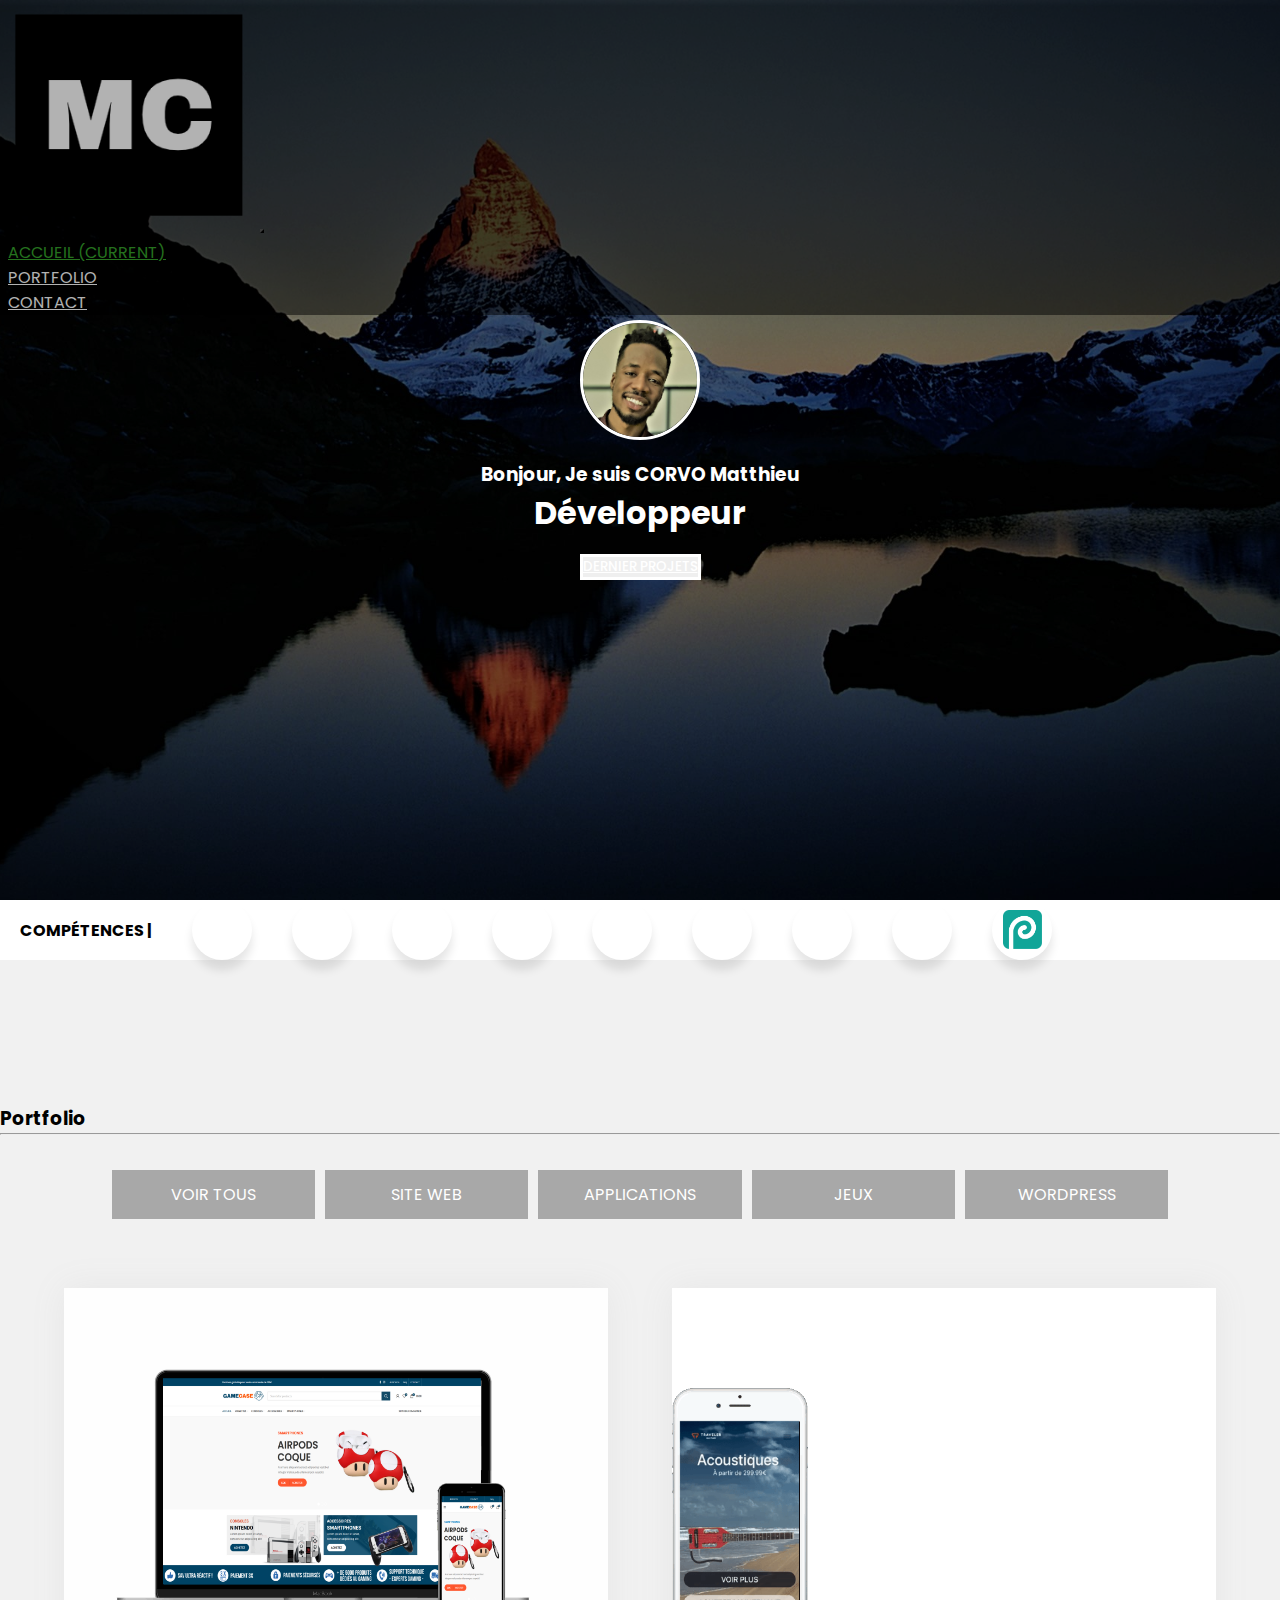
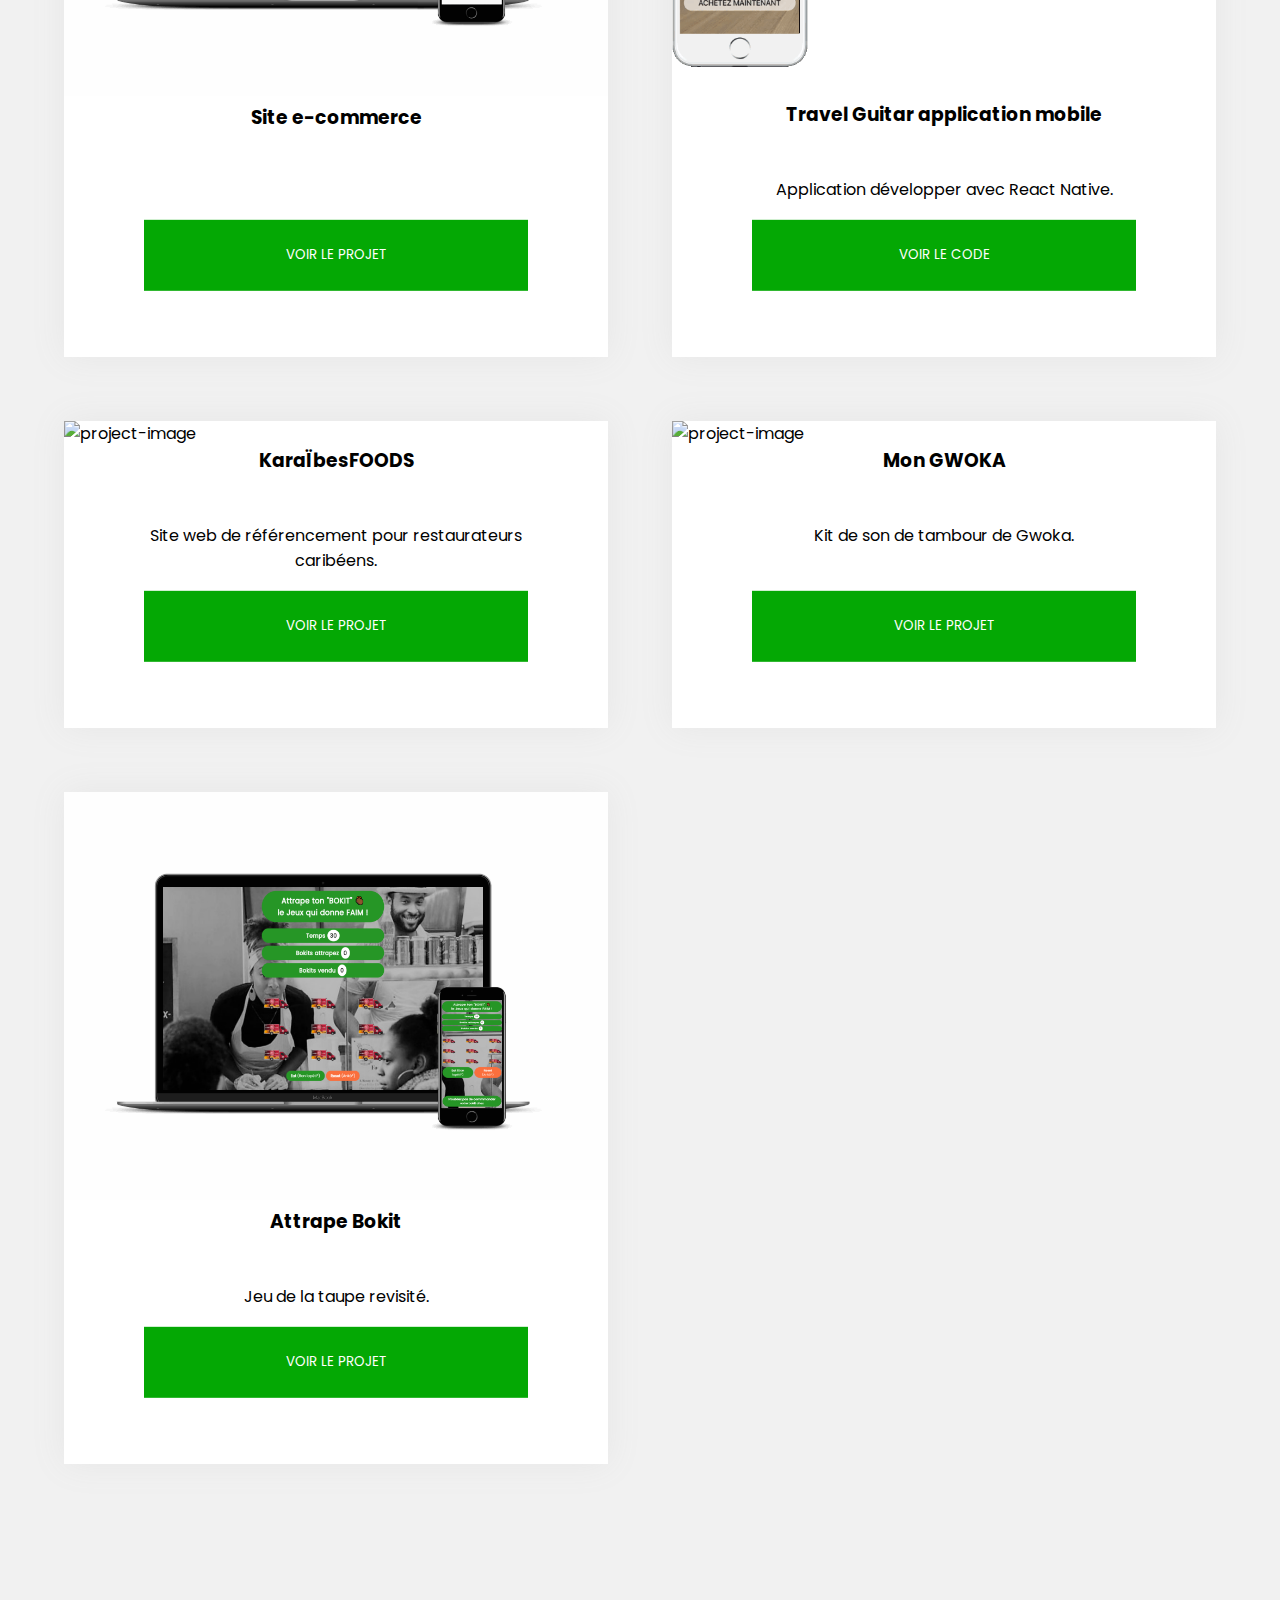
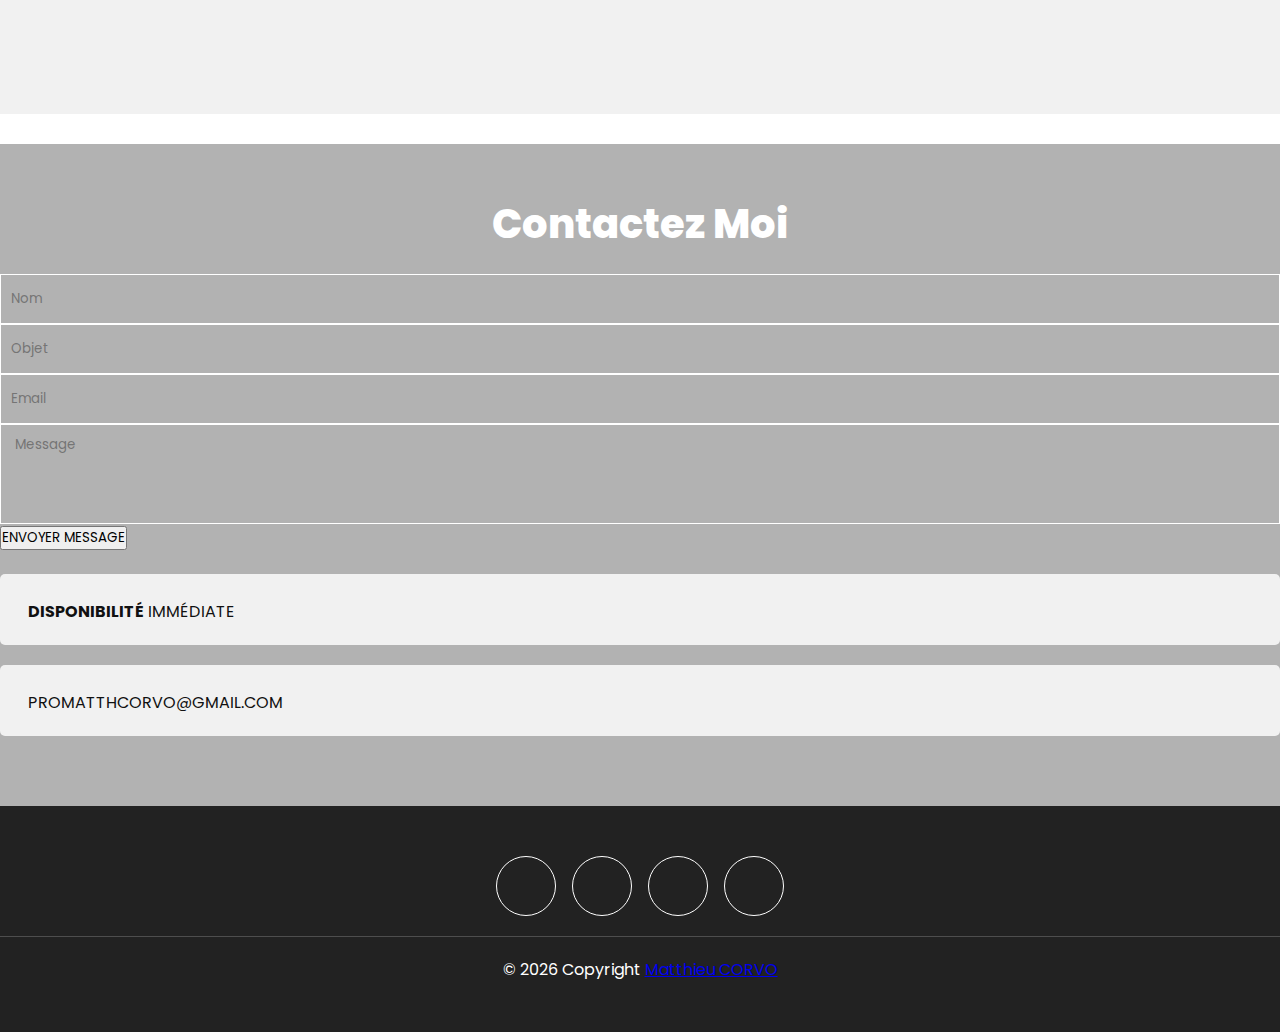
==== commit 541f397a: "Update index.html" ====
--- a/index.html
+++ b/index.html
@@ -319,7 +319,6 @@
                         <ul>
                             <li><a href="#!"><i class="fa fa-map-marker" target="_blank"></i><strong>Disponibilité</strong> Immédiate</li> </a></li>
                             <li><a href="mailto:Promatthcorvo@gmail.com" target="_blank" ><i class="fa fa-envelope"></i>Promatthcorvo@gmail.com</a></li>
-                            <li><a href="cv.html" target="_blank"><i class="fa fa-info"></i>Télécharger CV</a></li>
                         </ul>
                     </div>
                 </div>
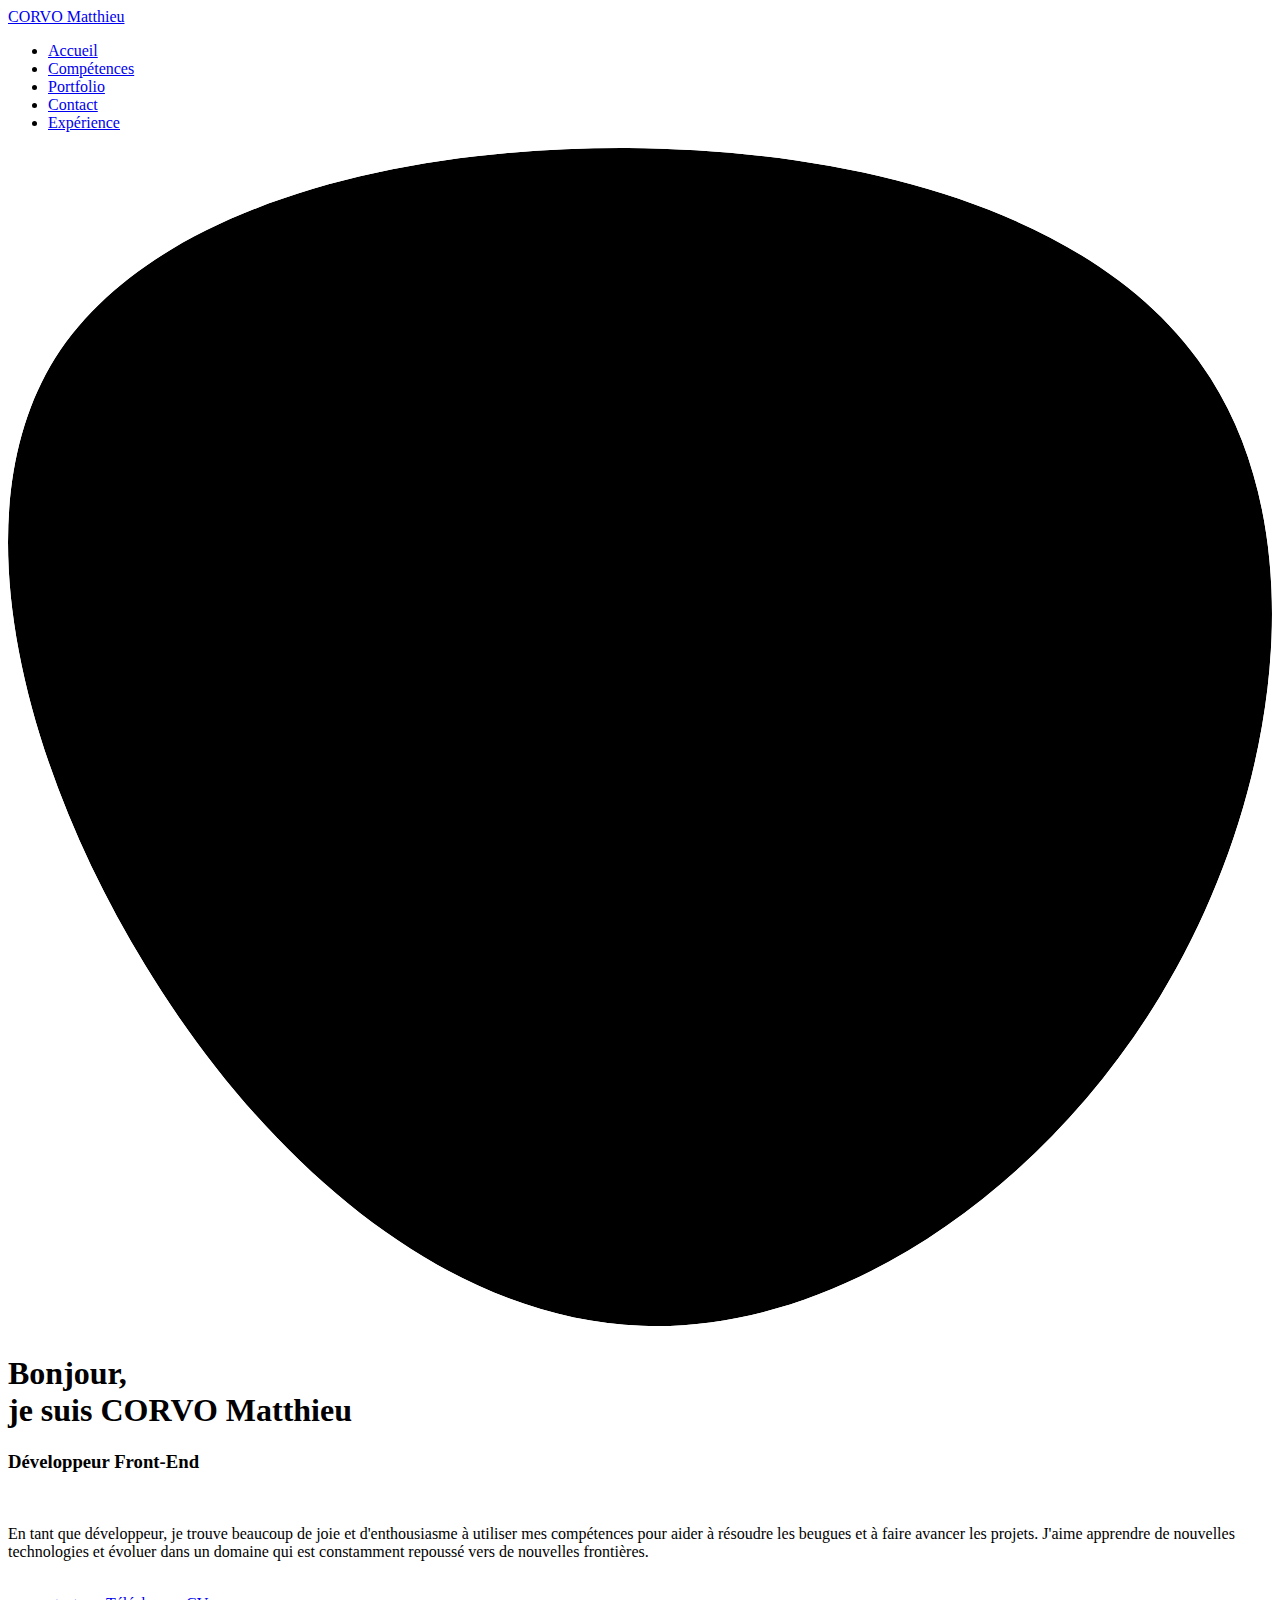
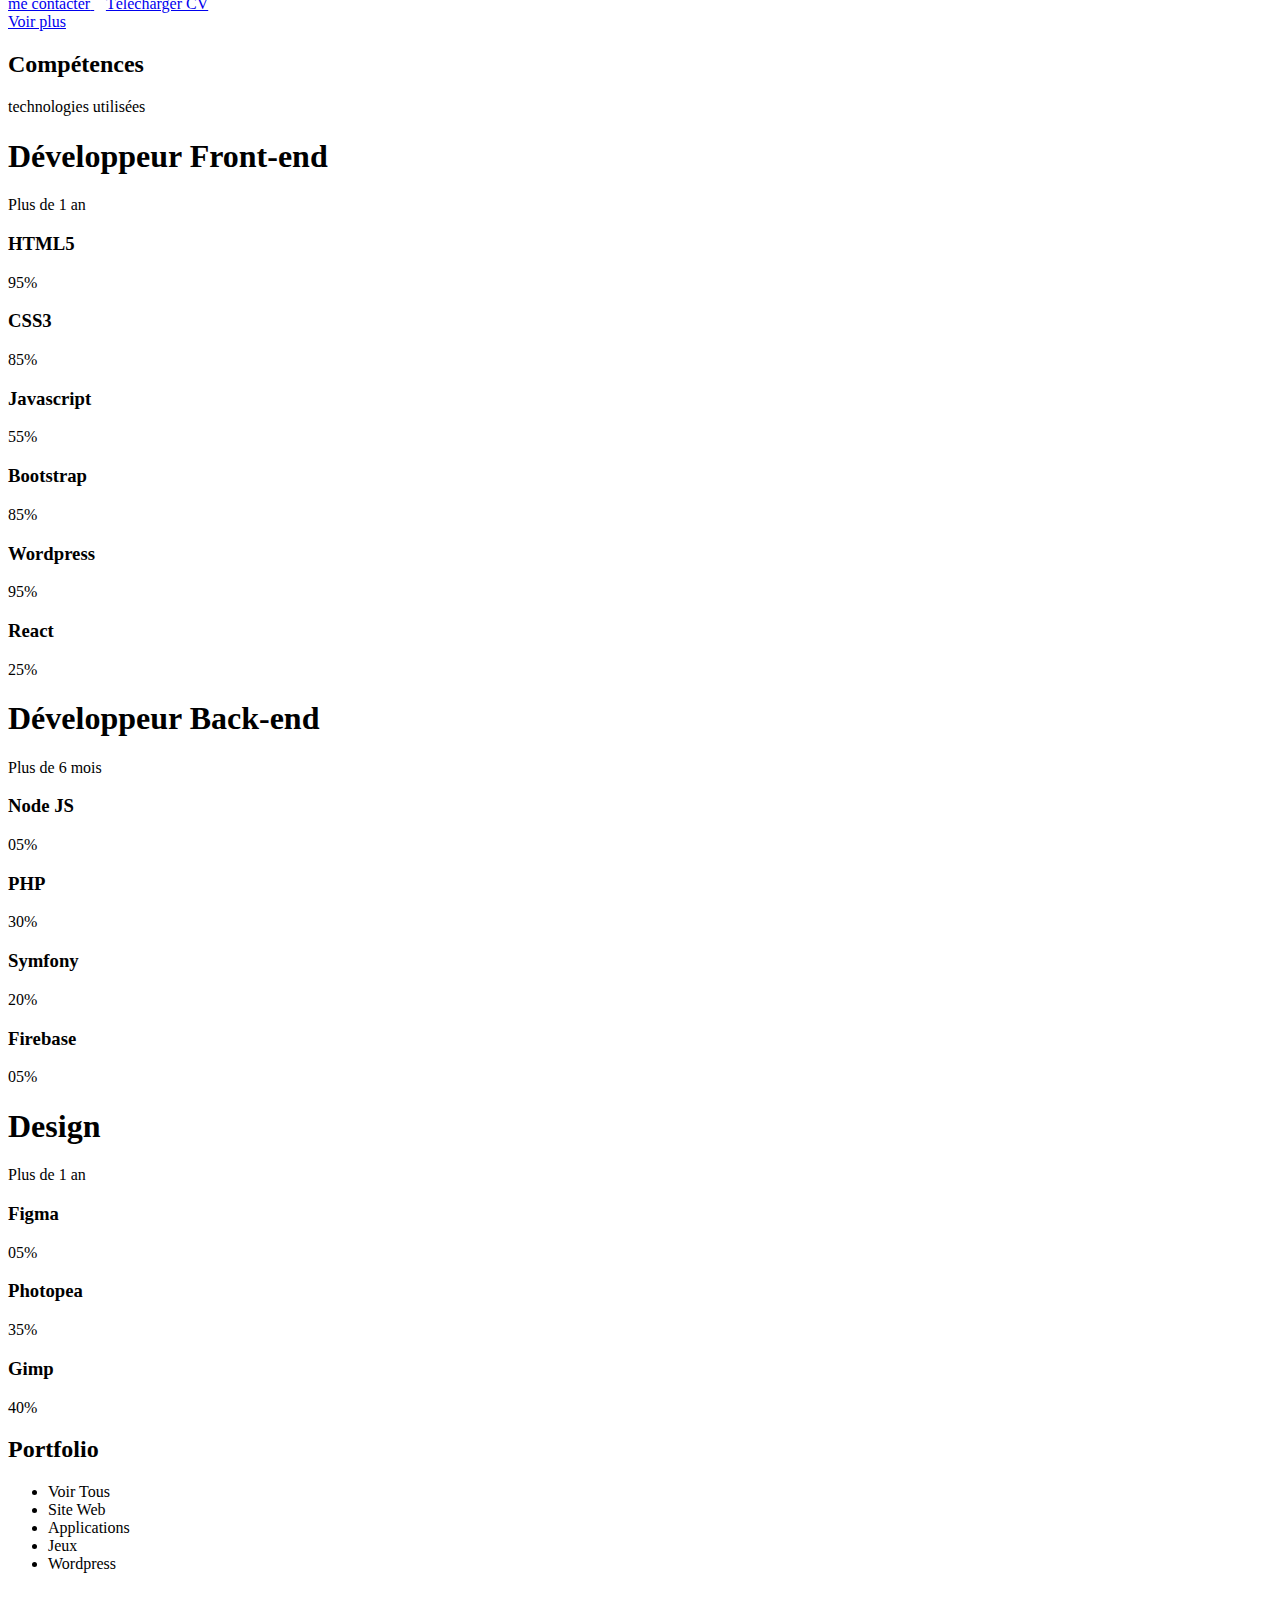
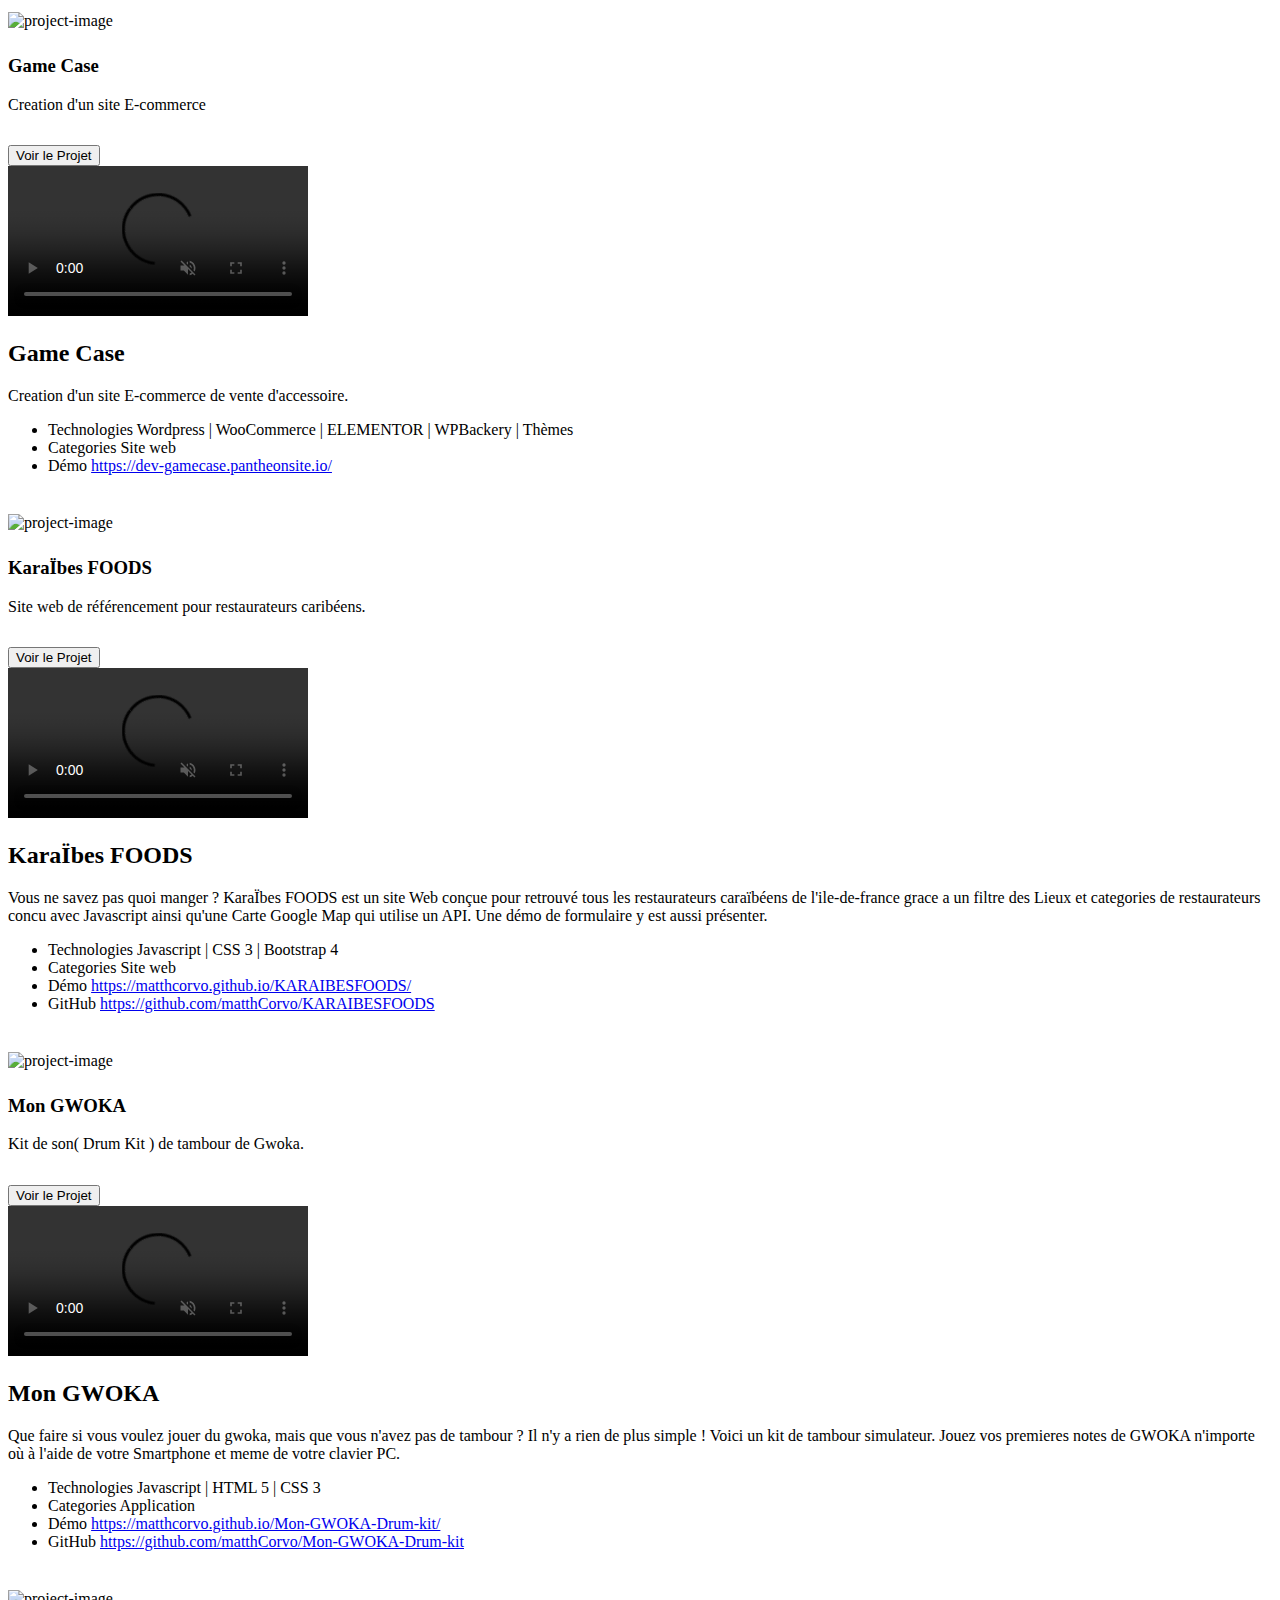
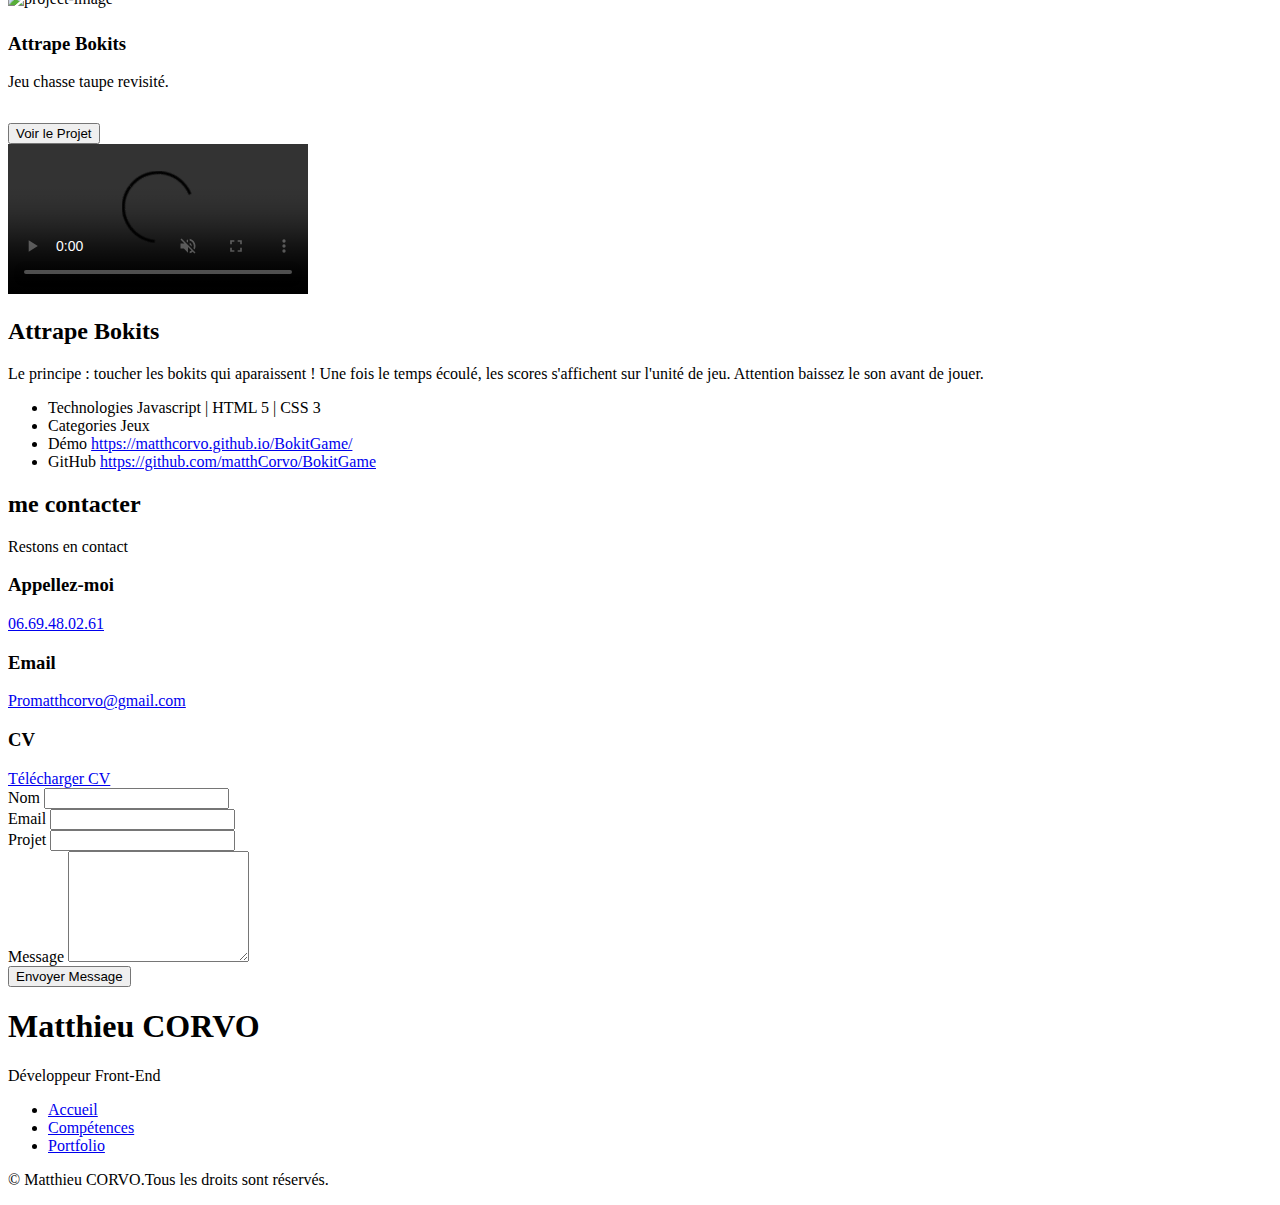
==== commit 2d387936: "Add files via upload" ====
--- a/index.html
+++ b/index.html
@@ -1,353 +1,757 @@
-<!DOCTYPE html>
-<html lang="fr">
-<head>
-    <meta charset="UTF-8">
-    <meta name="viewport" content="width=device-width, initial-scale=1.0">
-<meta property="og:image" content="favicon/apple-touch-icon.png" />
-
-    <link rel="stylesheet" href="https://cdnjs.cloudflare.com/ajax/libs/font-awesome/5.15.1/css/all.min.css" integrity="sha512-+4zCK9k+qNFUR5X+cKL9EIR+ZOhtIloNl9GIKS57V1MyNsYpYcUrUeQc9vNfzsWfV28IaLL3i96P9sdNyeRssA==" crossorigin="anonymous" />
-
-    <link rel="stylesheet" href="https://cdn.jsdelivr.net/npm/bootstrap@4.5.3/dist/css/bootstrap.min.css" integrity="sha384-TX8t27EcRE3e/ihU7zmQxVncDAy5uIKz4rEkgIXeMed4M0jlfIDPvg6uqKI2xXr2" crossorigin="anonymous">
-    <link  rel="stylesheet" type="text/css" href="css/ihover.css"/>
-    <script src="https://cdn.jsdelivr.net/npm/typed.js@2.0.12"></script>
-
-    <link rel="stylesheet" href="css/style.css">
-<!--favicon-->
-<link rel="apple-touch-icon" sizes="180x180" href="favicon/apple-touch-icon.png">
-<link rel="icon" type="image/png" sizes="32x32" href="favicon/favicon-32x32.png">
-<link rel="icon" type="image/png" sizes="16x16" href="favicon/favicon-16x16.png">
-<link rel="manifest" href="favicon/site.webmanifest">
-<link rel="mask-icon" href="favicon/safari-pinned-tab.svg" color="#5bbad5">
-<meta name="msapplication-TileColor" content="#da532c">
-<meta name="theme-color" content="#ffffff">
-    <title>CORVO Matthieu | Developeur web</title>
-</head>
-<body>
-    <header><!-- header start -->
-        <nav class="navbar navbar-expand-lg fixed-top"><!-- nav start -->
-            <div class="container">
-                <a class="navbar-brand" href="index.html"><img src="images/LogoMakr.png" style="width: 20%;" alt="Logo"/></a>
-                <button class="navbar-toggler" type="button" data-toggle="collapse" data-target="#navbarSupportedContent" aria-controls="navbarSupportedContent" aria-expanded="false" aria-label="Toggle navigation">
-                <i class="fa fa-bars"></i>
-                </button>
-            
-                <div class="collapse navbar-collapse" id="navbarSupportedContent">
-                <ul class="navbar-nav ml-auto">
-                    <li class="nav-item active">
-                    <a class="nav-link" href="index.html">Accueil <span class="sr-only">(current)</span></a>
-                    </li>
-                    <li class="nav-item"><a class="nav-link" href="#projets">Portfolio</a></li>
-                    <li class="nav-item"><a class="nav-link" href="#contact">Contact</a></li>
-                
-                </ul>
-                </div>
-            </div>
-        </nav><!-- nav end -->
-
-        <div class="container header-content w-md-50 w-100">
-            <img src="images/IMG-0057.jpg" alt="Mark Waugh">
-            <div class="content">
-              <div class="txt">
-                <h3>Bonjour, Je suis CORVO Matthieu </h3>
-                <h1>Développeur <span id="typed"></span></h1></div>
-            </div>
-            <div class="row=" style="margin-top: 5%; ">
-            <button type="button" class="btn btn-outline-success  btn-lg" style="color: #ffffff;border: 3px solid; "  ><a class="nav-link" href="#projets" style="font-weight:500;color: #ffffff;">Dernier Projets</a></button>
-        </div>
-     
-          </div>
-         </div>
-     
-        
-        </div>
-        
-    </header><!-- header end -->
-    
-
-    <div class=" wrapper skills displayflex">
-      <div class="icon ">
-
-        <h4 class="font-weight-bold" style="color:rgb(0, 0, 0);   cursor: none;
-        ">COMPÉTENCES |  </h4>   
-      </div>
-
-      <div class="icon html">
-        <div class="tooltip">
-Html5</div>
-<span>      <i class="fab fa-html5 " style="color: #f16529;font-size: 40px;"></i>
-</i></span>
-      </div>
-
-      <div class="icon css">
-        <div class="tooltip">
-Css3</div>
-<span>           <i class="fab fa-css3-alt" style="color: #264de4;font-size: 40px;"></i>
-</span>
-      </div>
-
-      <div class="icon js">
-        <div class="tooltip">
-Javascript</div>
-<span>            <i class="fab fa-js-square" style="color: #fdda3e;font-size: 40px;"></i>
-</span>
-      </div>
-
-      <div class="icon react">
-        <div class="tooltip">
-Reactjs/Native</div>
-<span>          <i class="fab fa-react" style="color: #00e1ff;font-size: 40px;"></i>
-</span>
-      </div>
-
-      <div class="icon btp">
-        <div class="tooltip">
-Bootstrap</div>
-<span>            <i class="fab fa-bootstrap" style="color:#563d7c;font-size: 40px;"></i>
-</span>
-      </div>
-
-
-      <div class="icon git">
-        <div class="tooltip">
-Git</div>
-<span>           <i class="fab fa-git-alt git" style="color: #ff4800;font-size: 40px;"></i>
-</span>
-      </div>
-
-
-      <div class="icon github">
-        <div class="tooltip">
-Github</div>
-<span>          <i class="fab fa-github" style="color: #000000;font-size: 40px;"></i>
-</span>
-      </div>
-
-      <div class="icon word">
-        <div class="tooltip">
-Wordpress</div>
-<span>              <i class="fab fa-wordpress" style="color: #2596be;font-size: 40px;"></i>
-
-</span>
-      </div>
-
-
-      <div class="icon gimp">
-        <div class="tooltip">
-          Photopea</div>
-<span>           <img  src="images/Photopea.png" style="width: 39px;padding-top: 10px;"/>
-
-</span>
-      </div>
-</div>
-  <!-- ==================================================works
-    ================================================== -->
-  
-
-      <section id="works" class="s-works target-section">
-        <div id="projets" class="post-heading text-center" >
-            <h3 class="display-4 font-weight-bold" > Portfolio</h3>
-          
-            <hr class="w-50 mx-auto pb-5">
-            <div class = "filter-container">
-              <div class = "category-head">
-                  <ul>
-                      <div class = "category-title active" id = "all">
-                          <li>Voir Tous</li>
-                          <span><i class = "fas fa-border-all"></i></span>
-                      </div>
-                      <div class = "category-title" id = "web">
-                          <li>Site Web</li>
-                          <span><i class="fas fa-laptop-code"></i></span>
-                      </div>
-                      <div class = "category-title" id = "app">
-                          <li>Applications</li>
-                          <span><i class="fas fa-mobile-alt"></i></span>
-                      </div>
-                      <div class = "category-title" id = "jeux">
-                          <li>Jeux</li>
-                          <span><i class="fas fa-gamepad"></i></span>
-                      </div>
-                      <div class = "category-title" id = "word">
-                          <li>Wordpress</li>
-                          <span><i class = "fab fa-wordpress"></i></span>
-                      </div>
-                  </ul>
-                </div>              </div>
-
-        <div class="projects" >
-          <div class="container">
-            <div class="project all word">
-              <div class="project-img-cont">
-                <img src="images/Capture3.png" alt="project-image" />
-                <span class = "category-name">                              <i class="fab fa-wordpress" style="color: #2596be;font-size: 40px;"> </i>
-                </span>
-
-              </div>
-              <h3 class="project-title">Site e-commerce </h3>
-              
-              <p class="project-desc">
-                 
-                </p>
-              <div class="project-actions" style="margin-top:2.5%;">
-                <a  href="https://dev-gamecase.pantheonsite.io/" target="_blank">
-                    <button  class="btn  project-btn">
-                        Voir le Projet
-                      </button>                </a>
-              </div>
-            </div>
-  
-            <div class="project all app">
-              <div class="project-img-cont1">
-                <img src="images/DEMOReactn.gif" alt="project-image" class="gif"/>
-                <span class = "category-name">                       <i class="fab fa-react" style="color: #00e1ff;font-size: 40px;"></i>
-                                  </span>
-
-              </div>
-              <h3 class="project-title">Travel Guitar application mobile</h3>
-              <p class="project-desc">
-                <span>
-                  Application développer avec React Native.
-
-                </span>
-              </p>
-              <div class="project-actions" style="margin-top:2.5%;">
-                <a  href="https://github.com/matthCorvo/React-native-travel-guitar" target="_blank">
-                    <button  class="btn  project-btn">
-                        Voir le Code
-                      </button>                </a>
-              </div>
-            </div>
-
-
-
-           
-            
-            <div class="project all web">
-              <div class="project-img-cont">
-                <img src="images/Sitekf.png" alt="project-image" />
-                <span class = "category-name">                            <i class="fab fa-js-square" style="color: #fdda3e;font-size: 40px;"></i>
-                  <i class="fab fa-bootstrap" style="color:#563d7c;font-size: 40px;"></i>
-                                  </span>
-
-              </div>
-              <h3 class="project-title">KaraÏbesFOODS</h3>
-              <p class="project-desc">
-                <span>
-                   Site web de référencement pour restaurateurs caribéens.
-                </span>
-              </p>
-              <div class="project-actions" style="margin-top:2.5%;">
-                <a  href="https://matthcorvo.github.io/KARAIBESFOODS/" target="_blank">
-                    <button  class="btn  project-btn">
-                        Voir le Projet
-                      </button>                </a>
-              </div>
-            </div>
-
-            <div class="project all jeux">
-                <div class="project-img-cont">
-                  <img src="images/Capture4.png" alt="project-image" />
-                  <span class = "category-name">                            <i class="fab fa-js-square" style="color: #fdda3e;font-size: 40px;"></i>
-                                    </span>
-                </div>
-                <h3 class="project-title">Mon GWOKA</h3>
-                <p class="project-desc">
-                  <span>
-                    Kit de son de tambour de Gwoka.<br>
-                  </span>
-                </p>
-                <div class="project-actions" style="margin-top:2.5%;">
-                  <a  href="https://matthcorvo.github.io/KARAIBESFOODS/" target="_blank">
-                      <button  class="btn  project-btn">
-                          Voir le Projet
-                        </button>                </a>
-                </div>
-              </div>
-
-              <div class="project all jeux">
-                <div class="project-img-cont">
-                  <img src="images/Capture5.png" alt="project-image" />
-                  <span class = "category-name">                            <i class="fab fa-js-square" style="color: #fdda3e;font-size: 40px;"></i>
-                  </span>
-                </div>
-                <h3 class="project-title">Attrape Bokit</h3>
-                <p class="project-desc">
-                  <span>
-                    Jeu de la taupe revisité.<br>
-                  </span>
-                </p>
-                <div class="project-actions" style="margin-top:2.5%;">
-                  <a  href="https://matthcorvo.github.io/KARAIBESFOODS/" target="_blank">
-                      <button  class="btn  project-btn">
-                          Voir le Projet
-                        </button>                </a>
-                </div>
-              </div>
-
-           
-        
-          </div>
-        </div>
-      </section>
-      <!-- end works -->
-
-    <div class="section contact" id="contact">
-        <div class="container">
-            <h2>Contactez Moi</h2>
-            <div class="row">
-                <div class="col-lg-6 col-12">
-                    <form action="https://formspree.io/f/mvovjjpz" method="POST" > 
-                        <div class="form-group">
-                            <input type="text" id="name"  name="name" required placeholder="Nom">
-                        </div>
-                        <div class="form-group">
-                            <input type="text" id="subject" required placeholder="Objet">
-                        </div>
-                        <div class="form-group">
-                            <input type="email" id="email"   name="_replyto" required placeholder="Email">
-                        </div>
-                        <div class="form-group text-area">
-                            <textarea id="message" required placeholder=" Message" name="message"></textarea>
-                        </div>
-                        <div class="form-group">
-                            <button  type="submit" value="Send" class="btn btn-outline-success">Envoyer Message</button>
-                        </div>
-                    </form>
-                </div>
-                <div class="col-lg-6 col-12">
-                    <div class="content">
-                        <ul>
-                            <li><a href="#!"><i class="fa fa-map-marker" target="_blank"></i><strong>Disponibilité</strong> Immédiate</li> </a></li>
-                            <li><a href="mailto:Promatthcorvo@gmail.com" target="_blank" ><i class="fa fa-envelope"></i>Promatthcorvo@gmail.com</a></li>
-                        </ul>
-                    </div>
-                </div>
-            </div>
-        </div>
-    </div>
-
-    <footer><!-- footer start -->
-        <div class="section container footer">
-            <div class="footer-social">
-                <ul>
-                    <li><a href="https://github.com/matthCorvo" target="_blank"><i class="fab fa-github fa-3x"></i></a></li>
-                    <li><a href="https://twitter.com/CodeMatth" target="_blank"><i class="fab fa-twitter fa-2x"></i></a></li>
-                    <li><a href="https://codepen.io/matthandampcode" target="_blank"><i class="fab fa-codepen fa-2x"></i></a></li>
-                    <li><a href="https://www.linkedin.com/in/corvomatthieu/" target="_blank"><i class="fab fa-linkedin-in fa-2x"></i></a></li>
-                </ul>
-            </div>
-            <div class="divider"></div>
-            <div class="footer-bottom">
-                © <script>document.write(new Date().getFullYear());</script> Copyright  <a href="#">Matthieu CORVO </a>
-            </div>
-        </div>
-    </footer><!-- footer end -->
-
-    <script src="js/app.js"></script>
-    <script src = "js/script.js"></script>
-
-    <script src="https://code.jquery.com/jquery-3.5.1.slim.min.js" integrity="sha384-DfXdz2htPH0lsSSs5nCTpuj/zy4C+OGpamoFVy38MVBnE+IbbVYUew+OrCXaRkfj" crossorigin="anonymous"></script>
-    <script src="https://cdn.jsdelivr.net/npm/popper.js@1.16.1/dist/umd/popper.min.js" integrity="sha384-9/reFTGAW83EW2RDu2S0VKaIzap3H66lZH81PoYlFhbGU+6BZp6G7niu735Sk7lN" crossorigin="anonymous"></script>
-    <script src="https://cdn.jsdelivr.net/npm/bootstrap@4.5.3/dist/js/bootstrap.min.js" integrity="sha384-w1Q4orYjBQndcko6MimVbzY0tgp4pWB4lZ7lr30WKz0vr/aWKhXdBNmNb5D92v7s" crossorigin="anonymous"></script>
-</body>
-</html>
+<!DOCTYPE html>
+    <html lang="fr">
+    <head>
+        <meta charset="UTF-8">
+        <meta name="viewport" content="width=device-width, initial-scale=1.0">
+
+        <!--==================== ICONS ====================-->
+        <link rel="stylesheet" href="https://unicons.iconscout.com/release/v4.0.0/css/line.css">
+        <link rel="stylesheet" href="https://pro.fontawesome.com/releases/v5.10.0/css/all.css" integrity="sha384-AYmEC3Yw5cVb3ZcuHtOA93w35dYTsvhLPVnYs9eStHfGJvOvKxVfELGroGkvsg+p" crossorigin="anonymous"/>
+
+       
+        <!--==================== CSS ====================-->
+        <link rel="stylesheet" href="assets/css/styles.css">
+<!--favicon-->
+<link rel="apple-touch-icon" sizes="180x180" href="assets/img/favicon/apple-touch-icon.png">
+<link rel="icon" type="image/png" sizes="32x32" href="assets/img/favicon/favicon-32x32.png">
+<link rel="icon" type="image/png" sizes="16x16" href="assets/img/favicon/favicon-16x16.png">
+<link rel="manifest" href="assets/img/favicon/site.webmanifest">
+<link rel="mask-icon" href="assets/img/favicon/safari-pinned-tab.svg" color="#5bbad5">
+<meta name="msapplication-TileColor" content="#da532c">
+<meta name="theme-color" content="#ffffff">
+        <title>CORVO Matthieu | Developeur web</title>
+    </head>
+    <body>
+        <!--==================== HEADER ====================-->
+        <header class="header" id="header">
+            <nav class="nav container">
+                <a href="#" class="nav_logo">CORVO Matthieu</a>
+
+                <div class="nav_menu" id="nav-menu">
+                    <ul class="nav_list grid">
+                        <li class="nav_item">
+                            <a href="#Accueil" class="nav_link active-link">
+                                <i class="uil uil-home nav_icon "></i> Accueil
+                            </a>       
+                        </li>
+
+                          
+
+                            <li class="nav_item">
+                            <a href="#Compétences" class="nav_link">
+                                <i class="uil uil-signal-alt nav_icon"></i> Compétences
+                            </a>
+                        </li>
+
+                            <li class="nav_item">
+                            <a href="#Portfolio" class="nav_link">
+                                <i class="uil uil-moneybag nav_icon"></i> Portfolio
+                            </a>
+                        </li>
+
+                            <li class="nav_item">
+                            <a href="#Contact" class="nav_link">
+                                <i class="uil uil-envelope-alt nav_icon"></i> Contact
+                            </a>
+                        </li>
+                        <li class="nav_item">
+                          <a target="_blank"href="assets/pdf/CORVO Matthieu CV alternance Consultant Web et Mobile.pdf" class="nav_link">
+                            <i class="uil uil-file-alt  nav_icon"></i>      Expérience
+                          </a>
+                      </li>
+                    </ul>
+                    <i class="uil uil-times-square nav_close" id="nav-close"></i>
+                </div>
+               
+                <div class="nav_btns">
+                  <!-- <theme change btn> -->
+                  <i class="uil uil-moon change-theme" id="theme-button"></i>
+                    <div class="nav_toggle" id="nav-toggle">
+                        <i class="uil uil-apps"></i>
+                    </div>
+                </div>
+        </nav>
+        </header>
+
+        <!--==================== MAIN ====================-->
+        <main class="main">
+            <!--==================== HOME ====================-->
+            <section class="home section" id="Accueil">
+               <div class="home_container container grid">
+                   <div class="home_content grid">
+                       <div class="home_social">
+                           <a href="https://www.linkedin.com/in/corvomatthieu/" target="_blank" class="home_social-icon"><i class="uil uil-linkedin-alt"></i></a>        
+                            <a href="https://github.com/matthCorvo" target="_blank" class="home_social-icon"><i class="uil uil-github-alt"></i></a>
+                           <a href="https://twitter.com/CodeMatth" target="_blank" class="home_social-icon"><i class="uil uil-twitter-alt"></i></a>
+
+                       </div>
+                       
+                       <div class="home_img">
+                        
+                        <svg class="home_blob" viewBox="0 0 200 187" xmlns="http://www.w3.org/2000/svg" xmlns:xlink="http://www.w3.org/1999/xlink">
+                            <mask id="mask0" mask-type="alpha">
+                                <path d="M190.312 36.4879C206.582 62.1187 201.309 102.826 182.328 134.186C163.346 165.547 
+                                130.807 187.559 100.226 186.353C69.6454 185.297 41.0228 161.023 21.7403 129.362C2.45775 
+                                97.8511 -7.48481 59.1033 6.67581 34.5279C20.9871 10.1032 59.7028 -0.149132 97.9666 
+                                0.00163737C136.23 0.303176 174.193 10.857 190.312 36.4879Z"/>
+                            </mask>
+                            <g mask="url(#mask0)">
+                                <path d="M190.312 36.4879C206.582 62.1187 201.309 102.826 182.328 134.186C163.346 
+                                165.547 130.807 187.559 100.226 186.353C69.6454 185.297 41.0228 161.023 21.7403 
+                                129.362C2.45775 97.8511 -7.48481 59.1033 6.67581 34.5279C20.9871 10.1032 59.7028 
+                                -0.149132 97.9666 0.00163737C136.23 0.303176 174.193 10.857 190.312 36.4879Z"/>
+                                <image class="home_blob-img" x='12' y='22' xlink:href="assets/img/PROFILE.png"/>
+                            </g>
+                        </svg>
+                        
+                       </div>
+                       <div class="home_data">
+                           <h1 class="home_title">Bonjour, <br>je suis CORVO Matthieu</h1>
+                           <h3 class="home_sutitle">Développeur Front-End</h3><br>
+                           <p class="home_description">En tant que développeur, je trouve beaucoup de joie et d'enthousiasme à utiliser mes compétences pour aider à résoudre les beugues et à faire avancer les projets. J'aime apprendre de nouvelles technologies et évoluer dans un domaine qui est constamment repoussé vers de nouvelles frontières.</p>
+                          <br>
+                           <div class="about_buttons">
+                            <a href="#Contact" class="button button--flex">
+                              me contacter<i class="uil uil-navigator"></i>  
+                             </a>&ensp;
+                            <a download="" target="_blank"href="assets/pdf/CORVO Matthieu CV alternance Consultant Web et Mobile.pdf" class="button button--flex">
+                              Télécharger CV <i class="uil uil-download-alt button_icon"></i>
+                          </a>
+                        </div>
+
+
+                       </div>
+                   </div>
+
+                   <div class="home_scroll">
+                       <a href="#Compétences" class="home_scroll-button button--flex">
+                       <i class="uil uil-mouse-alt home_scroll-mouse"></i>
+                       <span class="home_scroll-name">Voir plus</span>
+                       <i class="uil uil-angle-double-down home_scroll-arrow"></i></a>
+                   </div>
+               </div>
+            </section>
+
+           
+
+            <!--==================== SKILLS ====================-->
+            <section class="skills section" id="Compétences">
+                <h2 class="section_title">Compétences</h2>
+                <span class="section_subtitle">technologies utilisées</span>
+                <div class="skills_container container grid">
+                  <!-- -->
+                  <div class="skills_content skills_open">
+            <!--==================== SKILLS 1====================-->
+            <div class="skills_header">
+                      <i class="uil uil-brackets-curly skills_icon"></i>
+
+                      <div>
+                        <h1 class="skills_title">Développeur Front-end</h1>
+                        <span class="skills_subtitle">Plus de 1 an</span>
+                      </div>
+
+                      <i class="uil uil-angle-down skills_arrow"></i>
+                    </div>
+
+                    <div class="skills_list grid">
+                      <div class="skills_data">
+                        <div class="skills_titles">
+                          <h3 class="skills_name">HTML5 <i class="uil uil-html5" style="color:#FF7700"></i> </h3>
+                          <span class="skills_number">95%</span>
+                        </div>
+                        <div class="skills_bar">
+                          <span class="skills_percentage skills_html"></span>
+                        </div>
+                      </div>
+        
+                      <div class="skills_data">
+                        <div class="skills_titles">
+                          <h3 class="skills_name">CSS3 <i class="uil uil-html3" style="color:#00ADFF"></i></h3>
+                          <span class="skills_number">85%</span>
+                        </div>
+                        <div class="skills_bar">
+                          <span class="skills_percentage skills_css"></span>
+                        </div>
+                      </div>
+        
+                      <div class="skills_data">
+                        <div class="skills_titles">
+                          <h3 class="skills_name">Javascript  <i class="fab fa-js-square" style="color:#f8d404"></i></h3>
+                          <span class="skills_number">55%</span>
+                        </div>
+                        <div class="skills_bar">
+                          <span class="skills_percentage skills_js"></span>
+                        </div>
+                      </div>
+        
+                      <div class="skills_data">
+                        <div class="skills_titles">
+                          <h3 class="skills_name">Bootstrap  <i class="fab fa-bootstrap" style="color:#8204f8"></i></h3>
+                          <span class="skills_number">85%</span>
+                        </div>
+                        <div class="skills_bar">
+                          <span class="skills_percentage skills_bt"></span>
+                        </div>
+                      </div>
+
+                      <div class="skills_data">
+                        <div class="skills_titles">
+                          <h3 class="skills_name">Wordpress  <i class="uil uil-wordpress" style="color:#06a0e7"></i></h3>
+                          <span class="skills_number">95%</span>
+                        </div>
+                        <div class="skills_bar">
+                          <span class="skills_percentage skills_wp"></span>
+                        </div>
+                      </div>
+
+                      <div class="skills_data">
+                        <div class="skills_titles">
+                          <h3 class="skills_name">React <i class="uil uil-react" style="color:#00ccff"></i></h3>
+                          <span class="skills_number">25%</span>
+                        </div>
+                        <div class="skills_bar">
+                          <span class="skills_percentage skills_react"></span>
+                        </div>
+                      </div>
+                    </div>
+        
+            <!--==================== SKILLS 2====================-->
+        </div>
+                  <div class="skills_content skills_close">
+                    <div class="skills_header">
+                      <i class="uil uil-server-network skills_icon"></i>
+                      <div>
+                        <h1 class="skills_title">Développeur Back-end</h1>
+                        <span class="skills_subtitle">Plus de 6 mois </span>
+                      </div>
+                      <i class="uil uil-angle-down skills_arrow"></i>
+                    </div>
+                    <div class="skills_list grid">
+                      <div class="skills_data">
+                        <div class="skills_titles">
+                          <h3 class="skills_name">Node JS <i class="uil uil-java-script" style="color:#018036"></i></h3>
+                          <span class="skills_number">05%</span>
+                        </div>
+                        <div class="skills_bar">
+                          <span class="skills_percentage skills_nodejs"></span>
+                        </div>
+                      </div>
+        
+        
+                      <div class="skills_data">
+                        <div class="skills_titles">
+                          <h3 class="skills_name">PHP <i class="fab fa-php"></i></h3>
+                          <span class="skills_number">30%</span>
+                        </div>
+                        <div class="skills_bar">
+                          <span class="skills_percentage skills_php"></span>
+                        </div>
+                      </div>
+        
+                      <div class="skills_data">
+                        <div class="skills_titles">
+                          <h3 class="skills_name">Symfony <i class="fab fa-symfony"></i></h3>
+                          <span class="skills_number">20%</span>
+                        </div>
+                        <div class="skills_bar">
+                          <span class="skills_percentage skills_Sy"></span>
+                        </div>
+                      </div>
+
+                      <div class="skills_data">
+                        <div class="skills_titles">
+                          <h3 class="skills_name">Firebase </h3>
+                          <span class="skills_number">05%</span>
+                        </div>
+                        <div class="skills_bar">
+                          <span class="skills_percentage skills_nodejs"></span>
+                        </div>
+                      </div>
+                <!--========================================-->
+                    </div>
+                    
+                    
+                </div>
+                <!--===================SKILLS 3=====================-->
+                <div class="skills_content skills_close">
+                    <div class="skills_header">
+                        <i class="uil uil-swatchbook skills_icon"></i>
+                                              <div>
+                        <h1 class="skills_title">Design</h1>
+                        <span class="skills_subtitle">Plus de 1 an </span>
+                      </div>
+                      <i class="uil uil-angle-down skills_arrow"></i>
+                    </div>
+                    <div class="skills_list grid">
+
+                        <div class="skills_data">
+                            <div class="skills_titles">
+                              <h3 class="skills_name">Figma <i class="fab fa-figma"></i> </h3>
+                              <span class="skills_number">05%</span>
+                            </div>
+                            <div class="skills_bar">
+                              <span class="skills_percentage skills_fg"></span>
+                            </div>
+                        </div>
+
+                      <div class="skills_data">
+                        <div class="skills_titles">
+                          <h3 class="skills_name">Photopea </h3>
+                          <span class="skills_number">35%</span>
+                        </div>
+                        <div class="skills_bar">
+                          <span class="skills_percentage skills_ph"></span>
+                        </div>
+                      </div>
+        
+        
+                      <div class="skills_data">
+                        <div class="skills_titles">
+                          <h3 class="skills_name">Gimp </h3>
+                          <span class="skills_number">40%</span>
+                        </div>
+                        <div class="skills_bar">
+                          <span class="skills_percentage skills_gp"></span>
+                        </div>
+                      </div>
+        
+                <!--========================================-->
+                    </div>
+                    
+                    
+                </div>
+
+
+
+                </div>
+            </section>
+
+            
+
+            <!--==================== PORTFOLIO ====================-->
+            <section class="portfolio section "   id="Portfolio">
+                <h2 class="section_title">Portfolio</h2>
+                <div class="portfolio_container container ">
+                    <div class = "filter-container">
+                        <div class = "category-head">
+                            <ul>
+                                <div class = "category-title active" id = "all">
+                                    <li>Voir Tous</li>
+                                    <span><i class = "fas fa-border-all"></i></span>
+                                </div>
+                                <div class = "category-title" id = "web">
+                                    <li>Site Web</li>
+                                    <span><i class="fas fa-laptop-code"></i></span>
+                                </div>
+                                <div class = "category-title" id = "app">
+                                    <li>Applications</li>
+                                    <span><i class="fas fa-mobile-alt"></i></span>
+                                </div>
+                                <div class = "category-title" id = "jeux">
+                                    <li>Jeux</li>
+                                    <span><i class="fas fa-gamepad"></i></span>
+                                </div>
+                                <div class = "category-title" id = "word">
+                                    <li>Wordpress</li>
+                                    <span><i class = "fab fa-wordpress"></i></span>
+                                </div>
+                            </ul>
+                          </div>              </div>
+          
+                  <div class="projects" >
+                    <div class="container">
+                      <div class="project all word">
+                        <div class="project-img-cont">
+                          <img src="assets/img/Capture3.png" alt="project-image" />
+                          <span class = "category-name">                              <i class="fab fa-wordpress" style="color: #2596be;font-size: 40px;"> </i>
+                          </span>
+          
+                        </div>
+                        <h3 class="project-title"> Game Case </h3>
+                        
+                        <p class="project-desc">
+                            Creation d'un site E-commerce
+                          </p>
+                        <div class="project-actions services_button" style="margin-top:2.5%;">
+                          <span >
+                              <button  class="btn  project-btn">
+                                  Voir le Projet
+                                </button>                </span>
+                        </div>
+                      </div>
+            <!---modal 1-->
+            <div class="   services_modal">
+              <div class="modal-dialog" role="document">
+                <div class="modal-content">
+                  <div class="view-project">
+                    <video class="project-media video-preview" controls="" autoplay="" muted="">
+                      <source src="assets/img/Gamecase.mp4" type="video/mp4">
+                    </video>
+                    <i class="uil uil-times-square services_modal-close"></i>
+                    <div class="view-project-content pt-10">
+                      <div class="modal-title">
+                        <h2>Game Case</h2>
+                      </div>
+                      <p>
+                        Creation d'un site E-commerce de vente d'accessoire.
+                        
+                      </p>
+                      <ul class="project-info-list">
+                        <li class="text-uppercase">
+                          <span>Technologies</span>
+                          Wordpress | WooCommerce | ELEMENTOR | WPBackery | Thèmes 
+                        </li>
+                        <li class="text-uppercase">
+                          <span>Categories</span>
+                          Site web
+                        </li>
+                        
+                        <li class="text-uppercase">
+                          <span>Démo</span>
+                          <a href="https://dev-gamecase.pantheonsite.io/" target="_blank">https://dev-gamecase.pantheonsite.io/</a>
+                        </li>
+                       
+                      </ul>
+                    </div>
+                  </div>
+                </div>
+              </div>
+            </div>
+                      
+                      <div class="project all web">
+                        <div class="project-img-cont">
+                          <img src="assets/img/Sitekf.png" alt="project-image" />
+                          <span class = "category-name">                            <i class="fab fa-js-square" style="color: #fdda3e;font-size: 40px;"></i>
+                            <i class="fab fa-bootstrap" style="color:#563d7c;font-size: 40px;"></i>
+                                            </span>
+          
+                        </div>
+                        <h3 class="project-title">KaraÏbes FOODS</h3>
+                        <p class="project-desc">
+                          <span>
+                             Site web de référencement pour restaurateurs caribéens.
+                          </span>
+                        </p>
+                        <div class="project-actions services_button" style="margin-top:2.5%;">
+                          <span >
+                              <button  class="btn  project-btn">
+                                  Voir le Projet
+                                </button>                </span>
+                        </div>
+                      </div>
+          <!---modal 1-->
+          <div class="   services_modal">
+            <div class="modal-dialog" role="document">
+              <div class="modal-content">
+                <div class="view-project">
+                  <video class="project-media video-preview" controls="" autoplay="" muted="">
+                    <source src="assets/img/Karaïbesfoods.mp4" type="video/mp4">
+                  </video>
+                  <i class="uil uil-times-square services_modal-close"></i>
+                  <div class="view-project-content pt-10">
+                    <div class="modal-title">
+                      <h2>KaraÏbes FOODS</h2>
+                    </div>
+                    <p>
+                      Vous ne savez pas quoi manger ? 
+                      KaraÏbes FOODS est un site Web  conçue pour retrouvé tous les restaurateurs caraïbéens de l'ile-de-france grace a un filtre des Lieux et categories de restaurateurs concu avec Javascript
+                      ainsi qu'une Carte Google Map qui utilise un API. Une démo de formulaire y est aussi présenter.
+                    <ul class="project-info-list">
+                      <li class="text-uppercase">
+                        <span>Technologies</span>
+                        Javascript | CSS 3 | Bootstrap 4
+                      </li>
+                      <li class="text-uppercase">
+                        <span>Categories</span>
+                        Site web
+                      </li>
+                      
+                      <li class="text-uppercase">
+                        <span>Démo</span>
+                        <a href="https://matthcorvo.github.io/KARAIBESFOODS/" target="_blank">https://matthcorvo.github.io/KARAIBESFOODS/</a>
+                      </li>
+                      <li class="text-uppercase">
+                        <span>GitHub</span>
+                        <a href="https://github.com/matthCorvo/KARAIBESFOODS" target="_blank">https://github.com/matthCorvo/KARAIBESFOODS</a>
+                      </li>
+                    </ul>
+                  </div>
+                </div>
+              </div>
+            </div>
+          </div>
+                      <div class="project all app">
+                          <div class="project-img-cont">
+                            <img src="assets/img/Capture4.png" alt="project-image" />
+                            <span class = "category-name">                            <i class="fab fa-js-square" style="color: #fdda3e;font-size: 40px;"></i>
+                                              </span>
+                          </div>
+                          <h3 class="project-title">Mon GWOKA</h3>
+                          <p class="project-desc">
+                            <span>
+                              Kit de son( Drum Kit ) de tambour de Gwoka.<br>
+                            </span>
+                          </p>
+                          <div class="project-actions services_button" style="margin-top:2.5%;">
+                            <span >
+                                <button  class="btn  project-btn">
+                                    Voir le Projet
+                                  </button>                </span>
+                          </div>
+                        </div>
+          <!---modal 1-->
+          <div class="   services_modal">
+            <div class="modal-dialog" role="document">
+              <div class="modal-content">
+                <div class="view-project">
+                  <video class="project-media video-preview" controls="" autoplay="" muted="">
+                    <source src="assets/img/GWOKA.App.mp4" type="video/mp4">
+                  </video>
+                  <i class="uil uil-times-square services_modal-close"></i>
+                  <div class="view-project-content pt-10">
+                    <div class="modal-title">
+                      <h2>Mon GWOKA</h2>
+                    </div>
+                    <p>
+                      Que faire si vous voulez jouer du gwoka, mais que vous n'avez pas de tambour ? Il n'y a rien de plus simple ! 
+                      Voici un kit de tambour simulateur. Jouez vos premieres notes de GWOKA n'importe où à l'aide de votre Smartphone et meme de votre clavier PC.
+                    </p>
+                    <ul class="project-info-list">
+                      <li class="text-uppercase">
+                        <span>Technologies</span>
+                        Javascript | HTML 5 | CSS 3 
+                      </li>
+                      <li class="text-uppercase">
+                        <span>Categories</span>
+                        Application
+                      </li>
+                      
+                      <li class="text-uppercase">
+                        <span>Démo</span>
+                        <a href="https://matthcorvo.github.io/Mon-GWOKA-Drum-kit/" target="_blank">https://matthcorvo.github.io/Mon-GWOKA-Drum-kit/</a>
+                      </li>
+                      <li class="text-uppercase">
+                        <span>GitHub</span>
+                        <a href="https://github.com/matthCorvo/Mon-GWOKA-Drum-kit" target="_blank">https://github.com/matthCorvo/Mon-GWOKA-Drum-kit</a>
+                      </li>
+                    </ul>
+                  </div>
+                </div>
+              </div>
+            </div>
+          </div>
+                        <div class="project all jeux">
+                          <div class="project-img-cont">
+                            <img src="assets/img/Capture5.png" alt="project-image" />
+                            <span class = "category-name">                            <i class="fab fa-js-square" style="color: #fdda3e;font-size: 40px;"></i>
+                            </span>
+                          </div>
+                          <h3 class="project-title">Attrape Bokits</h3>
+                          <p class="project-desc">
+                            <span>
+                              Jeu chasse taupe revisité.<br>
+                            </span>
+                          </p>
+                          <div class="project-actions services_button" style="margin-top:2.5%;">
+                            <span >
+                                <button  class="btn  project-btn">
+                                    Voir le Projet
+                                  </button>                </span>
+                          </div>
+                        </div>
+          <!---modal 1-->
+          <div class="   services_modal">
+            <div class="modal-dialog" role="document">
+              <div class="modal-content">
+                <div class="view-project">
+                  <video class="project-media video-preview" controls="" autoplay="" muted="">
+                    <source src="assets/img/Attrape.mp4" type="video/mp4">
+                  </video>
+                  <i class="uil uil-times-square services_modal-close"></i>
+                  <div class="view-project-content pt-10">
+                    <div class="modal-title">
+                      <h2>Attrape Bokits</h2>
+                    </div>
+                    <p>
+                      Le principe : toucher les bokits qui aparaissent !  Une fois le temps écoulé, les scores s'affichent sur l'unité de jeu.
+                    Attention baissez le son avant de jouer.
+                    </p>
+                    <ul class="project-info-list">
+                      <li class="text-uppercase">
+                        <span>Technologies</span>
+                        Javascript | HTML 5 | CSS 3 
+                      </li>
+                      <li class="text-uppercase">
+                        <span>Categories</span>
+                        Jeux
+                      </li>
+                      
+                      <li class="text-uppercase">
+                        <span>Démo</span>
+                        <a href="https://matthcorvo.github.io/BokitGame/" target="_blank">https://matthcorvo.github.io/BokitGame/</a>
+                      </li>
+                      <li class="text-uppercase">
+                        <span>GitHub</span>
+                        <a href="https://github.com/matthCorvo/BokitGame" target="_blank">https://github.com/matthCorvo/BokitGame</a>
+                      </li>
+                    </ul>
+                  </div>
+                </div>
+              </div>
+            </div>
+          </div>
+                     
+                  
+                    </div>
+                  </div>
+
+                </div>
+            </section>
+
+           
+
+            <!--==================== CONTACT  ====================-->
+            <section class="contact section" id="Contact">
+              <h2 class="section_title">me contacter</h2>
+              <span class="section_subtitle">Restons en contact</span>
+      
+              <div class="contact_container container grid">
+                <div>
+                  <div class="contact_information">
+                    <i class="uil uil-phone contact_icon"></i>
+                    <div >
+                      <h3 class="contact_title">Appellez-moi</h3>
+                      <span class="contact_subtitle"><a href="tel:+330669480261">06.69.48.02.61</a></span>
+                    </div>
+                  </div>
+                  <div class="contact_information">
+                    <i class="uil uil-envelope contact_icon"></i>
+                    <div>
+                      <h3 class="contact_title">Email</h3>
+                      <span class="contact_subtitle"><a href="mailto:Promatthcorvo@gmail.com">Promatthcorvo@gmail.com</a></span>
+                    </div>
+                  </div>
+                  <div class="contact_information">
+                    <i class="uil uil-file-alt contact_icon"></i>
+                    <div>
+                      <h3 class="contact_title">CV</h3>
+                      <span class="contact_subtitle">
+
+                        <a download="" target="_blank"href="assets/pdf/CORVO Matthieu CV alternance Consultant Web et Mobile.pdf" >
+                          Télécharger CV <i class="uil uil-download-alt button_icon"></i>
+                      </a>
+                      </span>
+                    </div>
+                  </div>
+                </div>
+                   
+                <form action=""  class="contact_form grid" id="myform" onsubmit="return validate();">
+              <div id="error_message">
+     
+                  </div>
+                  <div class="contact_inputs grid">
+                    <div class="contact_content">
+                      <label for="" class="contact_label">Nom</label>
+                      <input type="text" class="contact_input" id="name" />
+                    </div>
+                    <div class="contact_content">
+                      <label for="" class="contact_label">Email</label>
+                      <input type="email" class="contact_input"  id="email"/>
+                    </div>
+                  </div>
+                  <div class="contact_content">
+                    <label for="" class="contact_label">Projet</label>
+                    <input type="text" class="contact_input"  id="projet"/>
+                  </div>
+                  <div class="contact_content">
+                    <label for="" class="contact_label">Message</label>
+                    <textarea
+                      name=""
+                      id="message"
+                      cols="0"
+                      rows="7"
+                      class="contact_input"
+                    ></textarea>
+                  </div>
+                  <div >
+                    <button class="button button--flex" type="submit">
+                      Envoyer Message <i class="uil uil-message button_icon"></i
+                    ></button>
+                  </div>
+                </form>
+              </div>
+
+            </section>
+        </main>
+
+        <!--==================== FOOTER ====================-->
+        <footer class="footer">
+          <div class="footer_bg">
+            <div class="footer_container container grid">
+              <div>
+                <h1 class="footer_title">Matthieu CORVO</h1>
+                <span class="footer_subtitle">Développeur Front-End
+                </span>
+              </div>
+              <ul class="footer_links">
+                <li>
+                  <a href="#Accueil" class="footer_link" >Accueil</a>
+                </li>
+                <li>
+                  <a href="#Compétences" class="footer_link">Compétences</a>
+                </li>
+                <li>
+                  <a href="#Portfolio" class="footer_link">Portfolio</a>
+                </li>
+      
+
+              </ul>
+    
+              <div class="footer_socials">
+               
+                <a
+                  href="https://github.com/matthCorvo"
+                  target="__blank"
+                  class="footer_social"
+                >
+                  <i class="uil uil-github-alt"></i>
+                </a>
+                <a
+                  href="https://twitter.com/CodeMatth"
+                  target="__blank"
+                  class="footer_social"
+                >
+                  <i class="uil uil-twitter-alt"></i>
+                </a>
+                <a
+                  href="https://www.linkedin.com/in/corvomatthieu/"
+                  target="__blank"
+                  class="footer_social"
+                  ><i class="uil uil-linkedin-alt"></i
+                ></a>
+                <a
+                  href="https://codesandbox.io/u/matthCorvo"
+                  target="__blank"
+                  class="footer_social"
+                >
+                <i class="fab fa-codepen"></i>
+                              </a>
+              </div>
+            </div>
+            <p class="footer_copy">
+              &#169; Matthieu CORVO.Tous les droits sont réservés.
+            </p>
+          </div>
+            
+        </footer>
+        
+        <!--==================== SCROLL TOP ====================-->
+        
+        <a href="#" class="scrollup" id="scroll-up">
+          <i class="uil uil-arrow-up scrollup_icon"></i>
+        </a>
+
+        <!--==================== MAIN JS ====================-->
+        <script src="assets/js/main.js"></script>
+    </body>
+</html>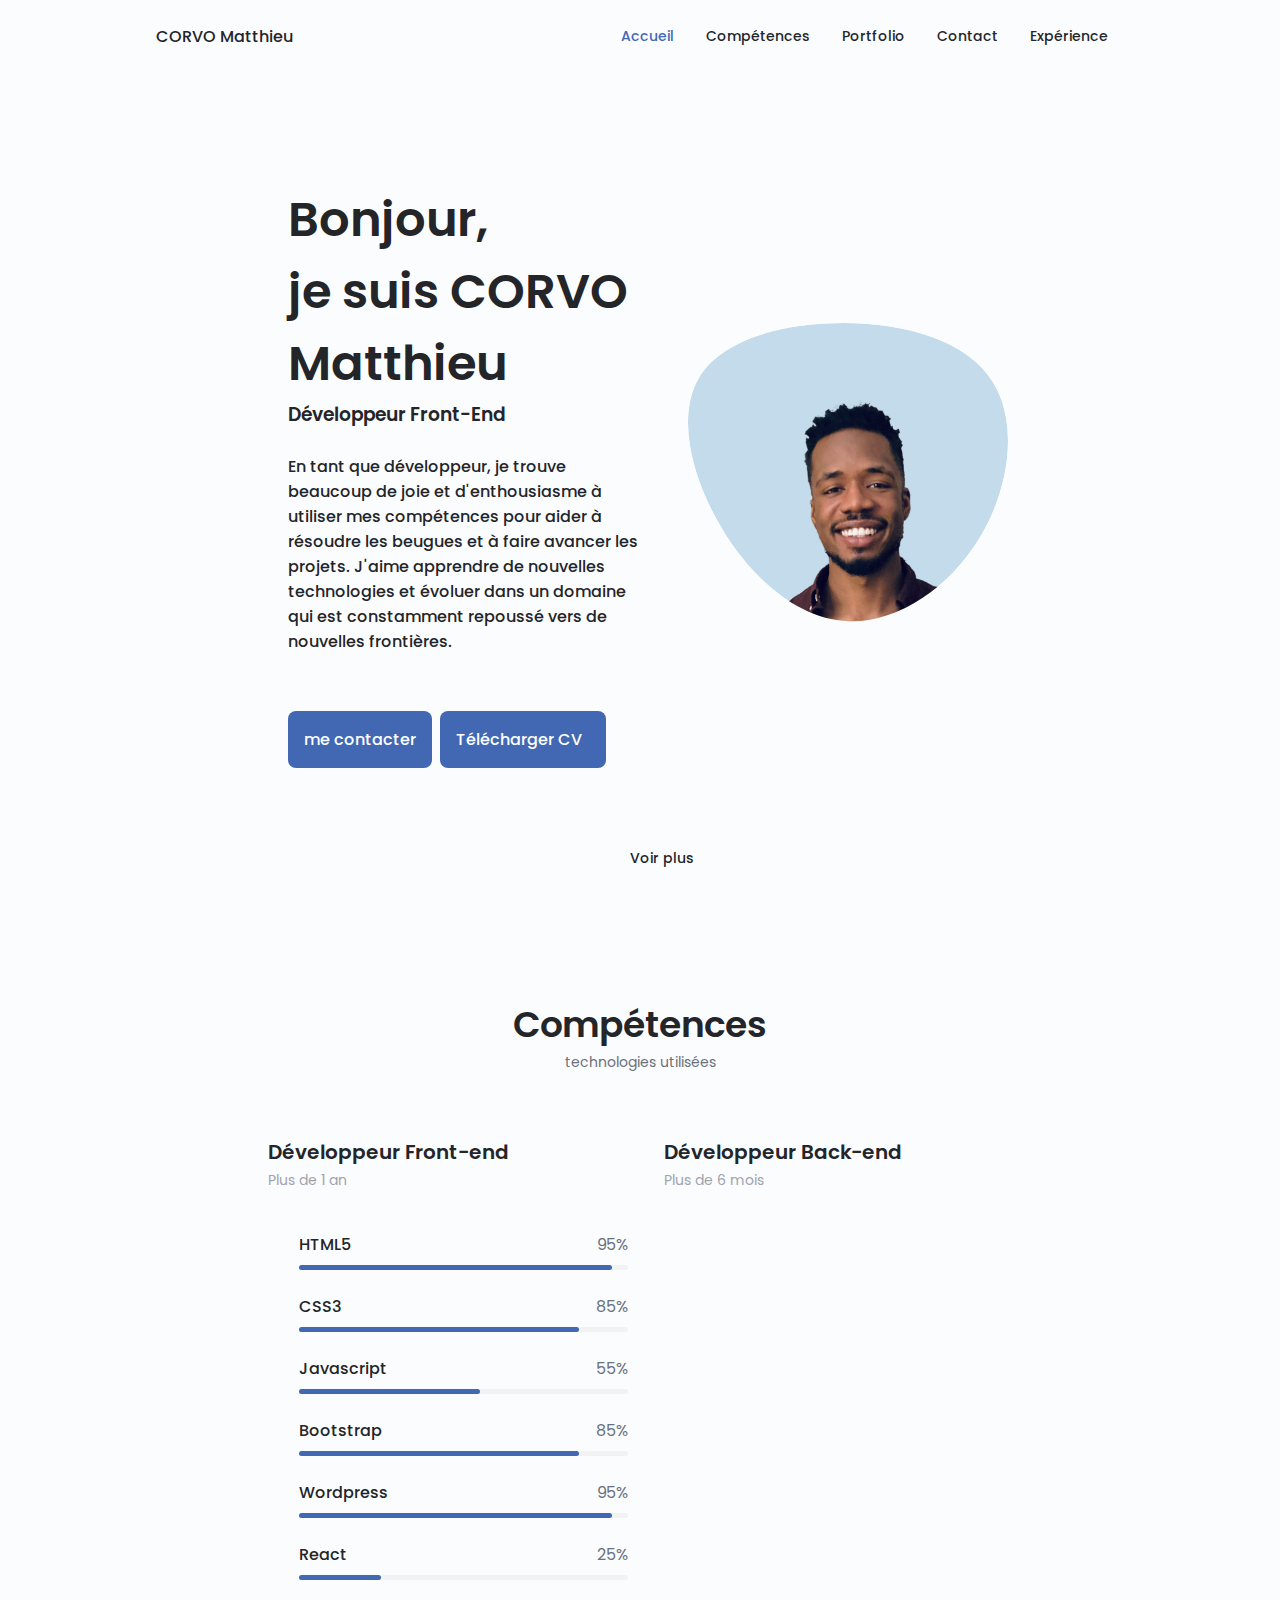
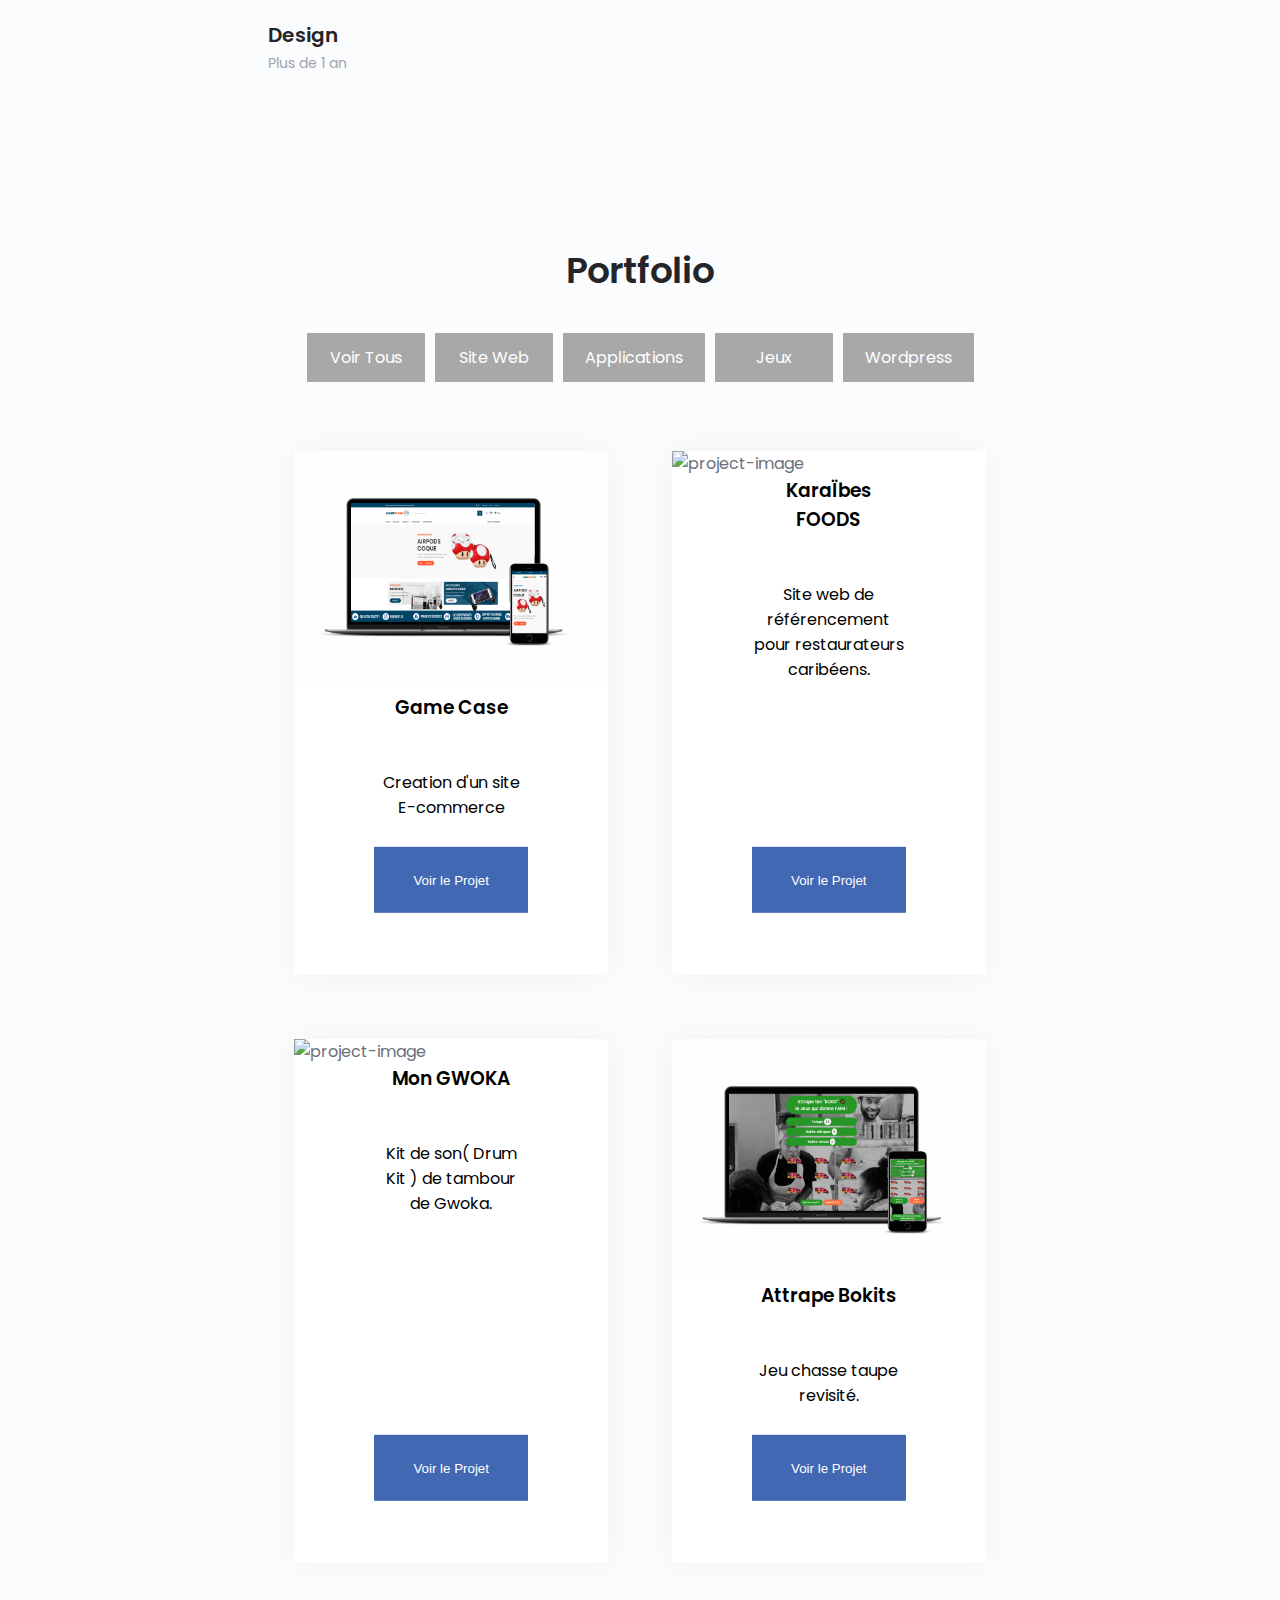
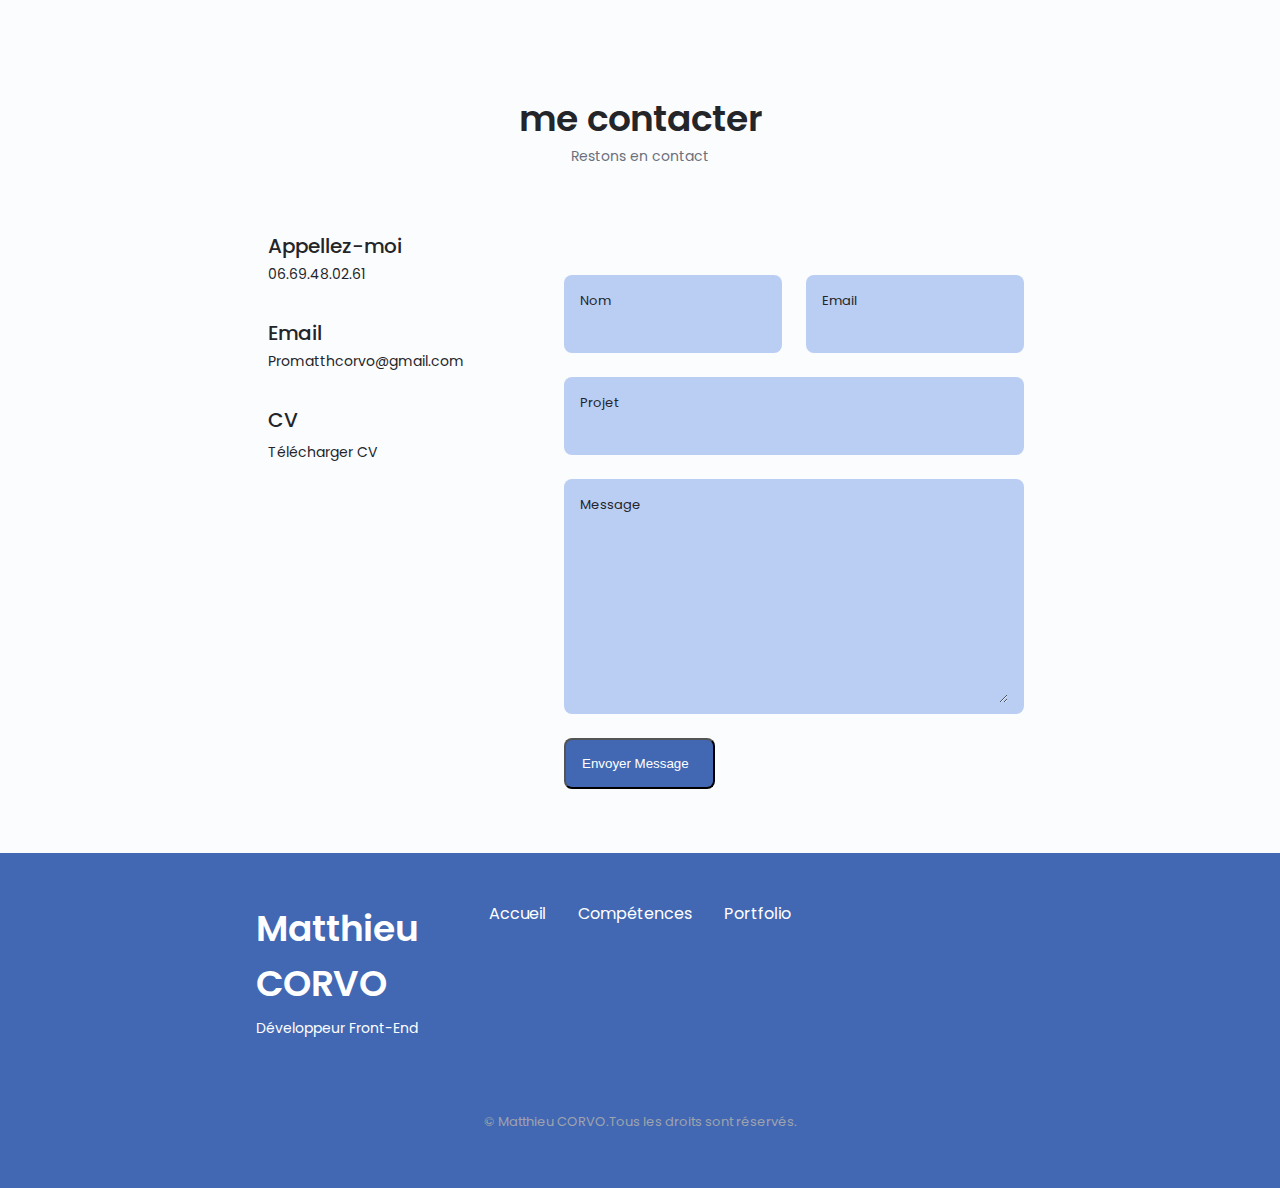
==== commit 053f8ea5: "ajout" ====
--- a/index.html
+++ b/index.html
@@ -1,757 +1,757 @@
-<!DOCTYPE html>
-    <html lang="fr">
-    <head>
-        <meta charset="UTF-8">
-        <meta name="viewport" content="width=device-width, initial-scale=1.0">
-
-        <!--==================== ICONS ====================-->
-        <link rel="stylesheet" href="https://unicons.iconscout.com/release/v4.0.0/css/line.css">
-        <link rel="stylesheet" href="https://pro.fontawesome.com/releases/v5.10.0/css/all.css" integrity="sha384-AYmEC3Yw5cVb3ZcuHtOA93w35dYTsvhLPVnYs9eStHfGJvOvKxVfELGroGkvsg+p" crossorigin="anonymous"/>
-
-       
-        <!--==================== CSS ====================-->
-        <link rel="stylesheet" href="assets/css/styles.css">
-<!--favicon-->
-<link rel="apple-touch-icon" sizes="180x180" href="assets/img/favicon/apple-touch-icon.png">
-<link rel="icon" type="image/png" sizes="32x32" href="assets/img/favicon/favicon-32x32.png">
-<link rel="icon" type="image/png" sizes="16x16" href="assets/img/favicon/favicon-16x16.png">
-<link rel="manifest" href="assets/img/favicon/site.webmanifest">
-<link rel="mask-icon" href="assets/img/favicon/safari-pinned-tab.svg" color="#5bbad5">
-<meta name="msapplication-TileColor" content="#da532c">
-<meta name="theme-color" content="#ffffff">
-        <title>CORVO Matthieu | Developeur web</title>
-    </head>
-    <body>
-        <!--==================== HEADER ====================-->
-        <header class="header" id="header">
-            <nav class="nav container">
-                <a href="#" class="nav_logo">CORVO Matthieu</a>
-
-                <div class="nav_menu" id="nav-menu">
-                    <ul class="nav_list grid">
-                        <li class="nav_item">
-                            <a href="#Accueil" class="nav_link active-link">
-                                <i class="uil uil-home nav_icon "></i> Accueil
-                            </a>       
-                        </li>
-
-                          
-
-                            <li class="nav_item">
-                            <a href="#Compétences" class="nav_link">
-                                <i class="uil uil-signal-alt nav_icon"></i> Compétences
-                            </a>
-                        </li>
-
-                            <li class="nav_item">
-                            <a href="#Portfolio" class="nav_link">
-                                <i class="uil uil-moneybag nav_icon"></i> Portfolio
-                            </a>
-                        </li>
-
-                            <li class="nav_item">
-                            <a href="#Contact" class="nav_link">
-                                <i class="uil uil-envelope-alt nav_icon"></i> Contact
-                            </a>
-                        </li>
-                        <li class="nav_item">
-                          <a target="_blank"href="assets/pdf/CORVO Matthieu CV alternance Consultant Web et Mobile.pdf" class="nav_link">
-                            <i class="uil uil-file-alt  nav_icon"></i>      Expérience
-                          </a>
-                      </li>
-                    </ul>
-                    <i class="uil uil-times-square nav_close" id="nav-close"></i>
-                </div>
-               
-                <div class="nav_btns">
-                  <!-- <theme change btn> -->
-                  <i class="uil uil-moon change-theme" id="theme-button"></i>
-                    <div class="nav_toggle" id="nav-toggle">
-                        <i class="uil uil-apps"></i>
-                    </div>
-                </div>
-        </nav>
-        </header>
-
-        <!--==================== MAIN ====================-->
-        <main class="main">
-            <!--==================== HOME ====================-->
-            <section class="home section" id="Accueil">
-               <div class="home_container container grid">
-                   <div class="home_content grid">
-                       <div class="home_social">
-                           <a href="https://www.linkedin.com/in/corvomatthieu/" target="_blank" class="home_social-icon"><i class="uil uil-linkedin-alt"></i></a>        
-                            <a href="https://github.com/matthCorvo" target="_blank" class="home_social-icon"><i class="uil uil-github-alt"></i></a>
-                           <a href="https://twitter.com/CodeMatth" target="_blank" class="home_social-icon"><i class="uil uil-twitter-alt"></i></a>
-
-                       </div>
-                       
-                       <div class="home_img">
-                        
-                        <svg class="home_blob" viewBox="0 0 200 187" xmlns="http://www.w3.org/2000/svg" xmlns:xlink="http://www.w3.org/1999/xlink">
-                            <mask id="mask0" mask-type="alpha">
-                                <path d="M190.312 36.4879C206.582 62.1187 201.309 102.826 182.328 134.186C163.346 165.547 
-                                130.807 187.559 100.226 186.353C69.6454 185.297 41.0228 161.023 21.7403 129.362C2.45775 
-                                97.8511 -7.48481 59.1033 6.67581 34.5279C20.9871 10.1032 59.7028 -0.149132 97.9666 
-                                0.00163737C136.23 0.303176 174.193 10.857 190.312 36.4879Z"/>
-                            </mask>
-                            <g mask="url(#mask0)">
-                                <path d="M190.312 36.4879C206.582 62.1187 201.309 102.826 182.328 134.186C163.346 
-                                165.547 130.807 187.559 100.226 186.353C69.6454 185.297 41.0228 161.023 21.7403 
-                                129.362C2.45775 97.8511 -7.48481 59.1033 6.67581 34.5279C20.9871 10.1032 59.7028 
-                                -0.149132 97.9666 0.00163737C136.23 0.303176 174.193 10.857 190.312 36.4879Z"/>
-                                <image class="home_blob-img" x='12' y='22' xlink:href="assets/img/PROFILE.png"/>
-                            </g>
-                        </svg>
-                        
-                       </div>
-                       <div class="home_data">
-                           <h1 class="home_title">Bonjour, <br>je suis CORVO Matthieu</h1>
-                           <h3 class="home_sutitle">Développeur Front-End</h3><br>
-                           <p class="home_description">En tant que développeur, je trouve beaucoup de joie et d'enthousiasme à utiliser mes compétences pour aider à résoudre les beugues et à faire avancer les projets. J'aime apprendre de nouvelles technologies et évoluer dans un domaine qui est constamment repoussé vers de nouvelles frontières.</p>
-                          <br>
-                           <div class="about_buttons">
-                            <a href="#Contact" class="button button--flex">
-                              me contacter<i class="uil uil-navigator"></i>  
-                             </a>&ensp;
-                            <a download="" target="_blank"href="assets/pdf/CORVO Matthieu CV alternance Consultant Web et Mobile.pdf" class="button button--flex">
-                              Télécharger CV <i class="uil uil-download-alt button_icon"></i>
-                          </a>
-                        </div>
-
-
-                       </div>
-                   </div>
-
-                   <div class="home_scroll">
-                       <a href="#Compétences" class="home_scroll-button button--flex">
-                       <i class="uil uil-mouse-alt home_scroll-mouse"></i>
-                       <span class="home_scroll-name">Voir plus</span>
-                       <i class="uil uil-angle-double-down home_scroll-arrow"></i></a>
-                   </div>
-               </div>
-            </section>
-
-           
-
-            <!--==================== SKILLS ====================-->
-            <section class="skills section" id="Compétences">
-                <h2 class="section_title">Compétences</h2>
-                <span class="section_subtitle">technologies utilisées</span>
-                <div class="skills_container container grid">
-                  <!-- -->
-                  <div class="skills_content skills_open">
-            <!--==================== SKILLS 1====================-->
-            <div class="skills_header">
-                      <i class="uil uil-brackets-curly skills_icon"></i>
-
-                      <div>
-                        <h1 class="skills_title">Développeur Front-end</h1>
-                        <span class="skills_subtitle">Plus de 1 an</span>
-                      </div>
-
-                      <i class="uil uil-angle-down skills_arrow"></i>
-                    </div>
-
-                    <div class="skills_list grid">
-                      <div class="skills_data">
-                        <div class="skills_titles">
-                          <h3 class="skills_name">HTML5 <i class="uil uil-html5" style="color:#FF7700"></i> </h3>
-                          <span class="skills_number">95%</span>
-                        </div>
-                        <div class="skills_bar">
-                          <span class="skills_percentage skills_html"></span>
-                        </div>
-                      </div>
-        
-                      <div class="skills_data">
-                        <div class="skills_titles">
-                          <h3 class="skills_name">CSS3 <i class="uil uil-html3" style="color:#00ADFF"></i></h3>
-                          <span class="skills_number">85%</span>
-                        </div>
-                        <div class="skills_bar">
-                          <span class="skills_percentage skills_css"></span>
-                        </div>
-                      </div>
-        
-                      <div class="skills_data">
-                        <div class="skills_titles">
-                          <h3 class="skills_name">Javascript  <i class="fab fa-js-square" style="color:#f8d404"></i></h3>
-                          <span class="skills_number">55%</span>
-                        </div>
-                        <div class="skills_bar">
-                          <span class="skills_percentage skills_js"></span>
-                        </div>
-                      </div>
-        
-                      <div class="skills_data">
-                        <div class="skills_titles">
-                          <h3 class="skills_name">Bootstrap  <i class="fab fa-bootstrap" style="color:#8204f8"></i></h3>
-                          <span class="skills_number">85%</span>
-                        </div>
-                        <div class="skills_bar">
-                          <span class="skills_percentage skills_bt"></span>
-                        </div>
-                      </div>
-
-                      <div class="skills_data">
-                        <div class="skills_titles">
-                          <h3 class="skills_name">Wordpress  <i class="uil uil-wordpress" style="color:#06a0e7"></i></h3>
-                          <span class="skills_number">95%</span>
-                        </div>
-                        <div class="skills_bar">
-                          <span class="skills_percentage skills_wp"></span>
-                        </div>
-                      </div>
-
-                      <div class="skills_data">
-                        <div class="skills_titles">
-                          <h3 class="skills_name">React <i class="uil uil-react" style="color:#00ccff"></i></h3>
-                          <span class="skills_number">25%</span>
-                        </div>
-                        <div class="skills_bar">
-                          <span class="skills_percentage skills_react"></span>
-                        </div>
-                      </div>
-                    </div>
-        
-            <!--==================== SKILLS 2====================-->
-        </div>
-                  <div class="skills_content skills_close">
-                    <div class="skills_header">
-                      <i class="uil uil-server-network skills_icon"></i>
-                      <div>
-                        <h1 class="skills_title">Développeur Back-end</h1>
-                        <span class="skills_subtitle">Plus de 6 mois </span>
-                      </div>
-                      <i class="uil uil-angle-down skills_arrow"></i>
-                    </div>
-                    <div class="skills_list grid">
-                      <div class="skills_data">
-                        <div class="skills_titles">
-                          <h3 class="skills_name">Node JS <i class="uil uil-java-script" style="color:#018036"></i></h3>
-                          <span class="skills_number">05%</span>
-                        </div>
-                        <div class="skills_bar">
-                          <span class="skills_percentage skills_nodejs"></span>
-                        </div>
-                      </div>
-        
-        
-                      <div class="skills_data">
-                        <div class="skills_titles">
-                          <h3 class="skills_name">PHP <i class="fab fa-php"></i></h3>
-                          <span class="skills_number">30%</span>
-                        </div>
-                        <div class="skills_bar">
-                          <span class="skills_percentage skills_php"></span>
-                        </div>
-                      </div>
-        
-                      <div class="skills_data">
-                        <div class="skills_titles">
-                          <h3 class="skills_name">Symfony <i class="fab fa-symfony"></i></h3>
-                          <span class="skills_number">20%</span>
-                        </div>
-                        <div class="skills_bar">
-                          <span class="skills_percentage skills_Sy"></span>
-                        </div>
-                      </div>
-
-                      <div class="skills_data">
-                        <div class="skills_titles">
-                          <h3 class="skills_name">Firebase </h3>
-                          <span class="skills_number">05%</span>
-                        </div>
-                        <div class="skills_bar">
-                          <span class="skills_percentage skills_nodejs"></span>
-                        </div>
-                      </div>
-                <!--========================================-->
-                    </div>
-                    
-                    
-                </div>
-                <!--===================SKILLS 3=====================-->
-                <div class="skills_content skills_close">
-                    <div class="skills_header">
-                        <i class="uil uil-swatchbook skills_icon"></i>
-                                              <div>
-                        <h1 class="skills_title">Design</h1>
-                        <span class="skills_subtitle">Plus de 1 an </span>
-                      </div>
-                      <i class="uil uil-angle-down skills_arrow"></i>
-                    </div>
-                    <div class="skills_list grid">
-
-                        <div class="skills_data">
-                            <div class="skills_titles">
-                              <h3 class="skills_name">Figma <i class="fab fa-figma"></i> </h3>
-                              <span class="skills_number">05%</span>
-                            </div>
-                            <div class="skills_bar">
-                              <span class="skills_percentage skills_fg"></span>
-                            </div>
-                        </div>
-
-                      <div class="skills_data">
-                        <div class="skills_titles">
-                          <h3 class="skills_name">Photopea </h3>
-                          <span class="skills_number">35%</span>
-                        </div>
-                        <div class="skills_bar">
-                          <span class="skills_percentage skills_ph"></span>
-                        </div>
-                      </div>
-        
-        
-                      <div class="skills_data">
-                        <div class="skills_titles">
-                          <h3 class="skills_name">Gimp </h3>
-                          <span class="skills_number">40%</span>
-                        </div>
-                        <div class="skills_bar">
-                          <span class="skills_percentage skills_gp"></span>
-                        </div>
-                      </div>
-        
-                <!--========================================-->
-                    </div>
-                    
-                    
-                </div>
-
-
-
-                </div>
-            </section>
-
-            
-
-            <!--==================== PORTFOLIO ====================-->
-            <section class="portfolio section "   id="Portfolio">
-                <h2 class="section_title">Portfolio</h2>
-                <div class="portfolio_container container ">
-                    <div class = "filter-container">
-                        <div class = "category-head">
-                            <ul>
-                                <div class = "category-title active" id = "all">
-                                    <li>Voir Tous</li>
-                                    <span><i class = "fas fa-border-all"></i></span>
-                                </div>
-                                <div class = "category-title" id = "web">
-                                    <li>Site Web</li>
-                                    <span><i class="fas fa-laptop-code"></i></span>
-                                </div>
-                                <div class = "category-title" id = "app">
-                                    <li>Applications</li>
-                                    <span><i class="fas fa-mobile-alt"></i></span>
-                                </div>
-                                <div class = "category-title" id = "jeux">
-                                    <li>Jeux</li>
-                                    <span><i class="fas fa-gamepad"></i></span>
-                                </div>
-                                <div class = "category-title" id = "word">
-                                    <li>Wordpress</li>
-                                    <span><i class = "fab fa-wordpress"></i></span>
-                                </div>
-                            </ul>
-                          </div>              </div>
-          
-                  <div class="projects" >
-                    <div class="container">
-                      <div class="project all word">
-                        <div class="project-img-cont">
-                          <img src="assets/img/Capture3.png" alt="project-image" />
-                          <span class = "category-name">                              <i class="fab fa-wordpress" style="color: #2596be;font-size: 40px;"> </i>
-                          </span>
-          
-                        </div>
-                        <h3 class="project-title"> Game Case </h3>
-                        
-                        <p class="project-desc">
-                            Creation d'un site E-commerce
-                          </p>
-                        <div class="project-actions services_button" style="margin-top:2.5%;">
-                          <span >
-                              <button  class="btn  project-btn">
-                                  Voir le Projet
-                                </button>                </span>
-                        </div>
-                      </div>
-            <!---modal 1-->
-            <div class="   services_modal">
-              <div class="modal-dialog" role="document">
-                <div class="modal-content">
-                  <div class="view-project">
-                    <video class="project-media video-preview" controls="" autoplay="" muted="">
-                      <source src="assets/img/Gamecase.mp4" type="video/mp4">
-                    </video>
-                    <i class="uil uil-times-square services_modal-close"></i>
-                    <div class="view-project-content pt-10">
-                      <div class="modal-title">
-                        <h2>Game Case</h2>
-                      </div>
-                      <p>
-                        Creation d'un site E-commerce de vente d'accessoire.
-                        
-                      </p>
-                      <ul class="project-info-list">
-                        <li class="text-uppercase">
-                          <span>Technologies</span>
-                          Wordpress | WooCommerce | ELEMENTOR | WPBackery | Thèmes 
-                        </li>
-                        <li class="text-uppercase">
-                          <span>Categories</span>
-                          Site web
-                        </li>
-                        
-                        <li class="text-uppercase">
-                          <span>Démo</span>
-                          <a href="https://dev-gamecase.pantheonsite.io/" target="_blank">https://dev-gamecase.pantheonsite.io/</a>
-                        </li>
-                       
-                      </ul>
-                    </div>
-                  </div>
-                </div>
-              </div>
-            </div>
-                      
-                      <div class="project all web">
-                        <div class="project-img-cont">
-                          <img src="assets/img/Sitekf.png" alt="project-image" />
-                          <span class = "category-name">                            <i class="fab fa-js-square" style="color: #fdda3e;font-size: 40px;"></i>
-                            <i class="fab fa-bootstrap" style="color:#563d7c;font-size: 40px;"></i>
-                                            </span>
-          
-                        </div>
-                        <h3 class="project-title">KaraÏbes FOODS</h3>
-                        <p class="project-desc">
-                          <span>
-                             Site web de référencement pour restaurateurs caribéens.
-                          </span>
-                        </p>
-                        <div class="project-actions services_button" style="margin-top:2.5%;">
-                          <span >
-                              <button  class="btn  project-btn">
-                                  Voir le Projet
-                                </button>                </span>
-                        </div>
-                      </div>
-          <!---modal 1-->
-          <div class="   services_modal">
-            <div class="modal-dialog" role="document">
-              <div class="modal-content">
-                <div class="view-project">
-                  <video class="project-media video-preview" controls="" autoplay="" muted="">
-                    <source src="assets/img/Karaïbesfoods.mp4" type="video/mp4">
-                  </video>
-                  <i class="uil uil-times-square services_modal-close"></i>
-                  <div class="view-project-content pt-10">
-                    <div class="modal-title">
-                      <h2>KaraÏbes FOODS</h2>
-                    </div>
-                    <p>
-                      Vous ne savez pas quoi manger ? 
-                      KaraÏbes FOODS est un site Web  conçue pour retrouvé tous les restaurateurs caraïbéens de l'ile-de-france grace a un filtre des Lieux et categories de restaurateurs concu avec Javascript
-                      ainsi qu'une Carte Google Map qui utilise un API. Une démo de formulaire y est aussi présenter.
-                    <ul class="project-info-list">
-                      <li class="text-uppercase">
-                        <span>Technologies</span>
-                        Javascript | CSS 3 | Bootstrap 4
-                      </li>
-                      <li class="text-uppercase">
-                        <span>Categories</span>
-                        Site web
-                      </li>
-                      
-                      <li class="text-uppercase">
-                        <span>Démo</span>
-                        <a href="https://matthcorvo.github.io/KARAIBESFOODS/" target="_blank">https://matthcorvo.github.io/KARAIBESFOODS/</a>
-                      </li>
-                      <li class="text-uppercase">
-                        <span>GitHub</span>
-                        <a href="https://github.com/matthCorvo/KARAIBESFOODS" target="_blank">https://github.com/matthCorvo/KARAIBESFOODS</a>
-                      </li>
-                    </ul>
-                  </div>
-                </div>
-              </div>
-            </div>
-          </div>
-                      <div class="project all app">
-                          <div class="project-img-cont">
-                            <img src="assets/img/Capture4.png" alt="project-image" />
-                            <span class = "category-name">                            <i class="fab fa-js-square" style="color: #fdda3e;font-size: 40px;"></i>
-                                              </span>
-                          </div>
-                          <h3 class="project-title">Mon GWOKA</h3>
-                          <p class="project-desc">
-                            <span>
-                              Kit de son( Drum Kit ) de tambour de Gwoka.<br>
-                            </span>
-                          </p>
-                          <div class="project-actions services_button" style="margin-top:2.5%;">
-                            <span >
-                                <button  class="btn  project-btn">
-                                    Voir le Projet
-                                  </button>                </span>
-                          </div>
-                        </div>
-          <!---modal 1-->
-          <div class="   services_modal">
-            <div class="modal-dialog" role="document">
-              <div class="modal-content">
-                <div class="view-project">
-                  <video class="project-media video-preview" controls="" autoplay="" muted="">
-                    <source src="assets/img/GWOKA.App.mp4" type="video/mp4">
-                  </video>
-                  <i class="uil uil-times-square services_modal-close"></i>
-                  <div class="view-project-content pt-10">
-                    <div class="modal-title">
-                      <h2>Mon GWOKA</h2>
-                    </div>
-                    <p>
-                      Que faire si vous voulez jouer du gwoka, mais que vous n'avez pas de tambour ? Il n'y a rien de plus simple ! 
-                      Voici un kit de tambour simulateur. Jouez vos premieres notes de GWOKA n'importe où à l'aide de votre Smartphone et meme de votre clavier PC.
-                    </p>
-                    <ul class="project-info-list">
-                      <li class="text-uppercase">
-                        <span>Technologies</span>
-                        Javascript | HTML 5 | CSS 3 
-                      </li>
-                      <li class="text-uppercase">
-                        <span>Categories</span>
-                        Application
-                      </li>
-                      
-                      <li class="text-uppercase">
-                        <span>Démo</span>
-                        <a href="https://matthcorvo.github.io/Mon-GWOKA-Drum-kit/" target="_blank">https://matthcorvo.github.io/Mon-GWOKA-Drum-kit/</a>
-                      </li>
-                      <li class="text-uppercase">
-                        <span>GitHub</span>
-                        <a href="https://github.com/matthCorvo/Mon-GWOKA-Drum-kit" target="_blank">https://github.com/matthCorvo/Mon-GWOKA-Drum-kit</a>
-                      </li>
-                    </ul>
-                  </div>
-                </div>
-              </div>
-            </div>
-          </div>
-                        <div class="project all jeux">
-                          <div class="project-img-cont">
-                            <img src="assets/img/Capture5.png" alt="project-image" />
-                            <span class = "category-name">                            <i class="fab fa-js-square" style="color: #fdda3e;font-size: 40px;"></i>
-                            </span>
-                          </div>
-                          <h3 class="project-title">Attrape Bokits</h3>
-                          <p class="project-desc">
-                            <span>
-                              Jeu chasse taupe revisité.<br>
-                            </span>
-                          </p>
-                          <div class="project-actions services_button" style="margin-top:2.5%;">
-                            <span >
-                                <button  class="btn  project-btn">
-                                    Voir le Projet
-                                  </button>                </span>
-                          </div>
-                        </div>
-          <!---modal 1-->
-          <div class="   services_modal">
-            <div class="modal-dialog" role="document">
-              <div class="modal-content">
-                <div class="view-project">
-                  <video class="project-media video-preview" controls="" autoplay="" muted="">
-                    <source src="assets/img/Attrape.mp4" type="video/mp4">
-                  </video>
-                  <i class="uil uil-times-square services_modal-close"></i>
-                  <div class="view-project-content pt-10">
-                    <div class="modal-title">
-                      <h2>Attrape Bokits</h2>
-                    </div>
-                    <p>
-                      Le principe : toucher les bokits qui aparaissent !  Une fois le temps écoulé, les scores s'affichent sur l'unité de jeu.
-                    Attention baissez le son avant de jouer.
-                    </p>
-                    <ul class="project-info-list">
-                      <li class="text-uppercase">
-                        <span>Technologies</span>
-                        Javascript | HTML 5 | CSS 3 
-                      </li>
-                      <li class="text-uppercase">
-                        <span>Categories</span>
-                        Jeux
-                      </li>
-                      
-                      <li class="text-uppercase">
-                        <span>Démo</span>
-                        <a href="https://matthcorvo.github.io/BokitGame/" target="_blank">https://matthcorvo.github.io/BokitGame/</a>
-                      </li>
-                      <li class="text-uppercase">
-                        <span>GitHub</span>
-                        <a href="https://github.com/matthCorvo/BokitGame" target="_blank">https://github.com/matthCorvo/BokitGame</a>
-                      </li>
-                    </ul>
-                  </div>
-                </div>
-              </div>
-            </div>
-          </div>
-                     
-                  
-                    </div>
-                  </div>
-
-                </div>
-            </section>
-
-           
-
-            <!--==================== CONTACT  ====================-->
-            <section class="contact section" id="Contact">
-              <h2 class="section_title">me contacter</h2>
-              <span class="section_subtitle">Restons en contact</span>
-      
-              <div class="contact_container container grid">
-                <div>
-                  <div class="contact_information">
-                    <i class="uil uil-phone contact_icon"></i>
-                    <div >
-                      <h3 class="contact_title">Appellez-moi</h3>
-                      <span class="contact_subtitle"><a href="tel:+330669480261">06.69.48.02.61</a></span>
-                    </div>
-                  </div>
-                  <div class="contact_information">
-                    <i class="uil uil-envelope contact_icon"></i>
-                    <div>
-                      <h3 class="contact_title">Email</h3>
-                      <span class="contact_subtitle"><a href="mailto:Promatthcorvo@gmail.com">Promatthcorvo@gmail.com</a></span>
-                    </div>
-                  </div>
-                  <div class="contact_information">
-                    <i class="uil uil-file-alt contact_icon"></i>
-                    <div>
-                      <h3 class="contact_title">CV</h3>
-                      <span class="contact_subtitle">
-
-                        <a download="" target="_blank"href="assets/pdf/CORVO Matthieu CV alternance Consultant Web et Mobile.pdf" >
-                          Télécharger CV <i class="uil uil-download-alt button_icon"></i>
-                      </a>
-                      </span>
-                    </div>
-                  </div>
-                </div>
-                   
-                <form action=""  class="contact_form grid" id="myform" onsubmit="return validate();">
-              <div id="error_message">
-     
-                  </div>
-                  <div class="contact_inputs grid">
-                    <div class="contact_content">
-                      <label for="" class="contact_label">Nom</label>
-                      <input type="text" class="contact_input" id="name" />
-                    </div>
-                    <div class="contact_content">
-                      <label for="" class="contact_label">Email</label>
-                      <input type="email" class="contact_input"  id="email"/>
-                    </div>
-                  </div>
-                  <div class="contact_content">
-                    <label for="" class="contact_label">Projet</label>
-                    <input type="text" class="contact_input"  id="projet"/>
-                  </div>
-                  <div class="contact_content">
-                    <label for="" class="contact_label">Message</label>
-                    <textarea
-                      name=""
-                      id="message"
-                      cols="0"
-                      rows="7"
-                      class="contact_input"
-                    ></textarea>
-                  </div>
-                  <div >
-                    <button class="button button--flex" type="submit">
-                      Envoyer Message <i class="uil uil-message button_icon"></i
-                    ></button>
-                  </div>
-                </form>
-              </div>
-
-            </section>
-        </main>
-
-        <!--==================== FOOTER ====================-->
-        <footer class="footer">
-          <div class="footer_bg">
-            <div class="footer_container container grid">
-              <div>
-                <h1 class="footer_title">Matthieu CORVO</h1>
-                <span class="footer_subtitle">Développeur Front-End
-                </span>
-              </div>
-              <ul class="footer_links">
-                <li>
-                  <a href="#Accueil" class="footer_link" >Accueil</a>
-                </li>
-                <li>
-                  <a href="#Compétences" class="footer_link">Compétences</a>
-                </li>
-                <li>
-                  <a href="#Portfolio" class="footer_link">Portfolio</a>
-                </li>
-      
-
-              </ul>
-    
-              <div class="footer_socials">
-               
-                <a
-                  href="https://github.com/matthCorvo"
-                  target="__blank"
-                  class="footer_social"
-                >
-                  <i class="uil uil-github-alt"></i>
-                </a>
-                <a
-                  href="https://twitter.com/CodeMatth"
-                  target="__blank"
-                  class="footer_social"
-                >
-                  <i class="uil uil-twitter-alt"></i>
-                </a>
-                <a
-                  href="https://www.linkedin.com/in/corvomatthieu/"
-                  target="__blank"
-                  class="footer_social"
-                  ><i class="uil uil-linkedin-alt"></i
-                ></a>
-                <a
-                  href="https://codesandbox.io/u/matthCorvo"
-                  target="__blank"
-                  class="footer_social"
-                >
-                <i class="fab fa-codepen"></i>
-                              </a>
-              </div>
-            </div>
-            <p class="footer_copy">
-              &#169; Matthieu CORVO.Tous les droits sont réservés.
-            </p>
-          </div>
-            
-        </footer>
-        
-        <!--==================== SCROLL TOP ====================-->
-        
-        <a href="#" class="scrollup" id="scroll-up">
-          <i class="uil uil-arrow-up scrollup_icon"></i>
-        </a>
-
-        <!--==================== MAIN JS ====================-->
-        <script src="assets/js/main.js"></script>
-    </body>
+<!DOCTYPE html>
+    <html lang="fr">
+    <head>
+        <meta charset="UTF-8">
+        <meta name="viewport" content="width=device-width, initial-scale=1.0">
+
+        <!--==================== ICONS ====================-->
+        <link rel="stylesheet" href="https://unicons.iconscout.com/release/v4.0.0/css/line.css">
+        <link rel="stylesheet" href="https://pro.fontawesome.com/releases/v5.10.0/css/all.css" integrity="sha384-AYmEC3Yw5cVb3ZcuHtOA93w35dYTsvhLPVnYs9eStHfGJvOvKxVfELGroGkvsg+p" crossorigin="anonymous"/>
+
+       
+        <!--==================== CSS ====================-->
+        <link rel="stylesheet" href="assets/css/styles.css">
+<!--favicon-->
+<link rel="apple-touch-icon" sizes="180x180" href="assets/img/favicon/apple-touch-icon.png">
+<link rel="icon" type="image/png" sizes="32x32" href="assets/img/favicon/favicon-32x32.png">
+<link rel="icon" type="image/png" sizes="16x16" href="assets/img/favicon/favicon-16x16.png">
+<link rel="manifest" href="assets/img/favicon/site.webmanifest">
+<link rel="mask-icon" href="assets/img/favicon/safari-pinned-tab.svg" color="#5bbad5">
+<meta name="msapplication-TileColor" content="#da532c">
+<meta name="theme-color" content="#ffffff">
+        <title>CORVO Matthieu | Developeur web</title>
+    </head>
+    <body>
+        <!--==================== HEADER ====================-->
+        <header class="header" id="header">
+            <nav class="nav container">
+                <a href="#" class="nav_logo">CORVO Matthieu</a>
+
+                <div class="nav_menu" id="nav-menu">
+                    <ul class="nav_list grid">
+                        <li class="nav_item">
+                            <a href="#Accueil" class="nav_link active-link">
+                                <i class="uil uil-home nav_icon "></i> Accueil
+                            </a>       
+                        </li>
+
+                          
+
+                            <li class="nav_item">
+                            <a href="#Compétences" class="nav_link">
+                                <i class="uil uil-signal-alt nav_icon"></i> Compétences
+                            </a>
+                        </li>
+
+                            <li class="nav_item">
+                            <a href="#Portfolio" class="nav_link">
+                                <i class="uil uil-moneybag nav_icon"></i> Portfolio
+                            </a>
+                        </li>
+
+                            <li class="nav_item">
+                            <a href="#Contact" class="nav_link">
+                                <i class="uil uil-envelope-alt nav_icon"></i> Contact
+                            </a>
+                        </li>
+                        <li class="nav_item">
+                          <a target="_blank"href="assets/pdf/CORVO Matthieu CV alternance Consultant Web et Mobile.pdf" class="nav_link">
+                            <i class="uil uil-file-alt  nav_icon"></i>      Expérience
+                          </a>
+                      </li>
+                    </ul>
+                    <i class="uil uil-times-square nav_close" id="nav-close"></i>
+                </div>
+               
+                <div class="nav_btns">
+                  <!-- <theme change btn> -->
+                  <i class="uil uil-moon change-theme" id="theme-button"></i>
+                    <div class="nav_toggle" id="nav-toggle">
+                        <i class="uil uil-apps"></i>
+                    </div>
+                </div>
+        </nav>
+        </header>
+
+        <!--==================== MAIN ====================-->
+        <main class="main">
+            <!--==================== HOME ====================-->
+            <section class="home section" id="Accueil">
+               <div class="home_container container grid">
+                   <div class="home_content grid">
+                       <div class="home_social">
+                           <a href="https://www.linkedin.com/in/corvomatthieu/" target="_blank" class="home_social-icon"><i class="uil uil-linkedin-alt"></i></a>        
+                            <a href="https://github.com/matthCorvo" target="_blank" class="home_social-icon"><i class="uil uil-github-alt"></i></a>
+                           <a href="https://twitter.com/CodeMatth" target="_blank" class="home_social-icon"><i class="uil uil-twitter-alt"></i></a>
+
+                       </div>
+                       
+                       <div class="home_img">
+                        
+                        <svg class="home_blob" viewBox="0 0 200 187" xmlns="http://www.w3.org/2000/svg" xmlns:xlink="http://www.w3.org/1999/xlink">
+                            <mask id="mask0" mask-type="alpha">
+                                <path d="M190.312 36.4879C206.582 62.1187 201.309 102.826 182.328 134.186C163.346 165.547 
+                                130.807 187.559 100.226 186.353C69.6454 185.297 41.0228 161.023 21.7403 129.362C2.45775 
+                                97.8511 -7.48481 59.1033 6.67581 34.5279C20.9871 10.1032 59.7028 -0.149132 97.9666 
+                                0.00163737C136.23 0.303176 174.193 10.857 190.312 36.4879Z"/>
+                            </mask>
+                            <g mask="url(#mask0)">
+                                <path d="M190.312 36.4879C206.582 62.1187 201.309 102.826 182.328 134.186C163.346 
+                                165.547 130.807 187.559 100.226 186.353C69.6454 185.297 41.0228 161.023 21.7403 
+                                129.362C2.45775 97.8511 -7.48481 59.1033 6.67581 34.5279C20.9871 10.1032 59.7028 
+                                -0.149132 97.9666 0.00163737C136.23 0.303176 174.193 10.857 190.312 36.4879Z"/>
+                                <image class="home_blob-img" x='12' y='22' xlink:href="assets/img/PROFILE.png"/>
+                            </g>
+                        </svg>
+                        
+                       </div>
+                       <div class="home_data">
+                           <h1 class="home_title">Bonjour, <br>je suis CORVO Matthieu</h1>
+                           <h3 class="home_sutitle">Développeur Front-End</h3><br>
+                           <p class="home_description">En tant que développeur, je trouve beaucoup de joie et d'enthousiasme à utiliser mes compétences pour aider à résoudre les beugues et à faire avancer les projets. J'aime apprendre de nouvelles technologies et évoluer dans un domaine qui est constamment repoussé vers de nouvelles frontières.</p>
+                          <br>
+                           <div class="about_buttons">
+                            <a href="#Contact" class="button button--flex">
+                              me contacter<i class="uil uil-navigator"></i>  
+                             </a>&ensp;
+                            <a download="" target="_blank"href="assets/pdf/CORVO Matthieu CV alternance Consultant Web et Mobile.pdf" class="button button--flex">
+                              Télécharger CV <i class="uil uil-download-alt button_icon"></i>
+                          </a>
+                        </div>
+
+
+                       </div>
+                   </div>
+
+                   <div class="home_scroll">
+                       <a href="#Compétences" class="home_scroll-button button--flex">
+                       <i class="uil uil-mouse-alt home_scroll-mouse"></i>
+                       <span class="home_scroll-name">Voir plus</span>
+                       <i class="uil uil-angle-double-down home_scroll-arrow"></i></a>
+                   </div>
+               </div>
+            </section>
+
+           
+
+            <!--==================== SKILLS ====================-->
+            <section class="skills section" id="Compétences">
+                <h2 class="section_title">Compétences</h2>
+                <span class="section_subtitle">technologies utilisées</span>
+                <div class="skills_container container grid">
+                  <!-- -->
+                  <div class="skills_content skills_open">
+            <!--==================== SKILLS 1====================-->
+            <div class="skills_header">
+                      <i class="uil uil-brackets-curly skills_icon"></i>
+
+                      <div>
+                        <h1 class="skills_title">Développeur Front-end</h1>
+                        <span class="skills_subtitle">Plus de 1 an</span>
+                      </div>
+
+                      <i class="uil uil-angle-down skills_arrow"></i>
+                    </div>
+
+                    <div class="skills_list grid">
+                      <div class="skills_data">
+                        <div class="skills_titles">
+                          <h3 class="skills_name">HTML5 <i class="uil uil-html5" style="color:#FF7700"></i> </h3>
+                          <span class="skills_number">95%</span>
+                        </div>
+                        <div class="skills_bar">
+                          <span class="skills_percentage skills_html"></span>
+                        </div>
+                      </div>
+        
+                      <div class="skills_data">
+                        <div class="skills_titles">
+                          <h3 class="skills_name">CSS3 <i class="uil uil-html3" style="color:#00ADFF"></i></h3>
+                          <span class="skills_number">85%</span>
+                        </div>
+                        <div class="skills_bar">
+                          <span class="skills_percentage skills_css"></span>
+                        </div>
+                      </div>
+        
+                      <div class="skills_data">
+                        <div class="skills_titles">
+                          <h3 class="skills_name">Javascript  <i class="fab fa-js-square" style="color:#f8d404"></i></h3>
+                          <span class="skills_number">55%</span>
+                        </div>
+                        <div class="skills_bar">
+                          <span class="skills_percentage skills_js"></span>
+                        </div>
+                      </div>
+        
+                      <div class="skills_data">
+                        <div class="skills_titles">
+                          <h3 class="skills_name">Bootstrap  <i class="fab fa-bootstrap" style="color:#8204f8"></i></h3>
+                          <span class="skills_number">85%</span>
+                        </div>
+                        <div class="skills_bar">
+                          <span class="skills_percentage skills_bt"></span>
+                        </div>
+                      </div>
+
+                      <div class="skills_data">
+                        <div class="skills_titles">
+                          <h3 class="skills_name">Wordpress  <i class="uil uil-wordpress" style="color:#06a0e7"></i></h3>
+                          <span class="skills_number">95%</span>
+                        </div>
+                        <div class="skills_bar">
+                          <span class="skills_percentage skills_wp"></span>
+                        </div>
+                      </div>
+
+                      <div class="skills_data">
+                        <div class="skills_titles">
+                          <h3 class="skills_name">React <i class="uil uil-react" style="color:#00ccff"></i></h3>
+                          <span class="skills_number">25%</span>
+                        </div>
+                        <div class="skills_bar">
+                          <span class="skills_percentage skills_react"></span>
+                        </div>
+                      </div>
+                    </div>
+        
+            <!--==================== SKILLS 2====================-->
+        </div>
+                  <div class="skills_content skills_close">
+                    <div class="skills_header">
+                      <i class="uil uil-server-network skills_icon"></i>
+                      <div>
+                        <h1 class="skills_title">Développeur Back-end</h1>
+                        <span class="skills_subtitle">Plus de 6 mois </span>
+                      </div>
+                      <i class="uil uil-angle-down skills_arrow"></i>
+                    </div>
+                    <div class="skills_list grid">
+                      <div class="skills_data">
+                        <div class="skills_titles">
+                          <h3 class="skills_name">Node JS <i class="uil uil-java-script" style="color:#018036"></i></h3>
+                          <span class="skills_number">05%</span>
+                        </div>
+                        <div class="skills_bar">
+                          <span class="skills_percentage skills_nodejs"></span>
+                        </div>
+                      </div>
+        
+        
+                      <div class="skills_data">
+                        <div class="skills_titles">
+                          <h3 class="skills_name">PHP <i class="fab fa-php"></i></h3>
+                          <span class="skills_number">30%</span>
+                        </div>
+                        <div class="skills_bar">
+                          <span class="skills_percentage skills_php"></span>
+                        </div>
+                      </div>
+        
+                      <div class="skills_data">
+                        <div class="skills_titles">
+                          <h3 class="skills_name">Symfony <i class="fab fa-symfony"></i></h3>
+                          <span class="skills_number">20%</span>
+                        </div>
+                        <div class="skills_bar">
+                          <span class="skills_percentage skills_Sy"></span>
+                        </div>
+                      </div>
+
+                      <div class="skills_data">
+                        <div class="skills_titles">
+                          <h3 class="skills_name">Firebase </h3>
+                          <span class="skills_number">05%</span>
+                        </div>
+                        <div class="skills_bar">
+                          <span class="skills_percentage skills_nodejs"></span>
+                        </div>
+                      </div>
+                <!--========================================-->
+                    </div>
+                    
+                    
+                </div>
+                <!--===================SKILLS 3=====================-->
+                <div class="skills_content skills_close">
+                    <div class="skills_header">
+                        <i class="uil uil-swatchbook skills_icon"></i>
+                                              <div>
+                        <h1 class="skills_title">Design</h1>
+                        <span class="skills_subtitle">Plus de 1 an </span>
+                      </div>
+                      <i class="uil uil-angle-down skills_arrow"></i>
+                    </div>
+                    <div class="skills_list grid">
+
+                        <div class="skills_data">
+                            <div class="skills_titles">
+                              <h3 class="skills_name">Figma <i class="fab fa-figma"></i> </h3>
+                              <span class="skills_number">05%</span>
+                            </div>
+                            <div class="skills_bar">
+                              <span class="skills_percentage skills_fg"></span>
+                            </div>
+                        </div>
+
+                      <div class="skills_data">
+                        <div class="skills_titles">
+                          <h3 class="skills_name">Photopea </h3>
+                          <span class="skills_number">35%</span>
+                        </div>
+                        <div class="skills_bar">
+                          <span class="skills_percentage skills_ph"></span>
+                        </div>
+                      </div>
+        
+        
+                      <div class="skills_data">
+                        <div class="skills_titles">
+                          <h3 class="skills_name">Gimp </h3>
+                          <span class="skills_number">40%</span>
+                        </div>
+                        <div class="skills_bar">
+                          <span class="skills_percentage skills_gp"></span>
+                        </div>
+                      </div>
+        
+                <!--========================================-->
+                    </div>
+                    
+                    
+                </div>
+
+
+
+                </div>
+            </section>
+
+            
+
+            <!--==================== PORTFOLIO ====================-->
+            <section class="portfolio section "   id="Portfolio">
+                <h2 class="section_title">Portfolio</h2>
+                <div class="portfolio_container container ">
+                    <div class = "filter-container">
+                        <div class = "category-head">
+                            <ul>
+                                <div class = "category-title active" id = "all">
+                                    <li>Voir Tous</li>
+                                    <span><i class = "fas fa-border-all"></i></span>
+                                </div>
+                                <div class = "category-title" id = "web">
+                                    <li>Site Web</li>
+                                    <span><i class="fas fa-laptop-code"></i></span>
+                                </div>
+                                <div class = "category-title" id = "app">
+                                    <li>Applications</li>
+                                    <span><i class="fas fa-mobile-alt"></i></span>
+                                </div>
+                                <div class = "category-title" id = "jeux">
+                                    <li>Jeux</li>
+                                    <span><i class="fas fa-gamepad"></i></span>
+                                </div>
+                                <div class = "category-title" id = "word">
+                                    <li>Wordpress</li>
+                                    <span><i class = "fab fa-wordpress"></i></span>
+                                </div>
+                            </ul>
+                          </div>              </div>
+          
+                  <div class="projects" >
+                    <div class="container">
+                      <div class="project all word">
+                        <div class="project-img-cont">
+                          <img src="assets/img/Capture3.png" alt="project-image" />
+                          <span class = "category-name">                              <i class="fab fa-wordpress" style="color: #2596be;font-size: 40px;"> </i>
+                          </span>
+          
+                        </div>
+                        <h3 class="project-title"> Game Case </h3>
+                        
+                        <p class="project-desc">
+                            Creation d'un site E-commerce
+                          </p>
+                        <div class="project-actions services_button" style="margin-top:2.5%;">
+                          <span >
+                              <button  class="btn  project-btn">
+                                  Voir le Projet
+                                </button>                </span>
+                        </div>
+                      </div>
+            <!---modal 1-->
+            <div class="   services_modal">
+              <div class="modal-dialog" role="document">
+                <div class="modal-content">
+                  <div class="view-project">
+                    <video class="project-media video-preview" controls="" autoplay="" muted="">
+                      <source src="assets/img/Gamecase.mp4" type="video/mp4">
+                    </video>
+                    <i class="uil uil-times-square services_modal-close"></i>
+                    <div class="view-project-content pt-10">
+                      <div class="modal-title">
+                        <h2>Game Case</h2>
+                      </div>
+                      <p>
+                        Creation d'un site E-commerce de vente d'accessoire.
+                        
+                      </p>
+                      <ul class="project-info-list">
+                        <li class="text-uppercase">
+                          <span>Technologies</span>
+                          Wordpress | WooCommerce | ELEMENTOR | WPBackery | Thèmes 
+                        </li>
+                        <li class="text-uppercase">
+                          <span>Categories</span>
+                          Site web
+                        </li>
+                        
+                        <li class="text-uppercase">
+                          <span>Démo</span>
+                          <a href="https://dev-gamecase.pantheonsite.io/" target="_blank">https://dev-gamecase.pantheonsite.io/</a>
+                        </li>
+                       
+                      </ul>
+                    </div>
+                  </div>
+                </div>
+              </div>
+            </div>
+                      
+                      <div class="project all web">
+                        <div class="project-img-cont">
+                          <img src="assets/img/Sitekf.png" alt="project-image" />
+                          <span class = "category-name">                            <i class="fab fa-js-square" style="color: #fdda3e;font-size: 40px;"></i>
+                            <i class="fab fa-bootstrap" style="color:#563d7c;font-size: 40px;"></i>
+                                            </span>
+          
+                        </div>
+                        <h3 class="project-title">KaraÏbes FOODS</h3>
+                        <p class="project-desc">
+                          <span>
+                             Site web de référencement pour restaurateurs caribéens.
+                          </span>
+                        </p>
+                        <div class="project-actions services_button" style="margin-top:2.5%;">
+                          <span >
+                              <button  class="btn  project-btn">
+                                  Voir le Projet
+                                </button>                </span>
+                        </div>
+                      </div>
+          <!---modal 1-->
+          <div class="   services_modal">
+            <div class="modal-dialog" role="document">
+              <div class="modal-content">
+                <div class="view-project">
+                  <video class="project-media video-preview" controls="" autoplay="" muted="">
+                    <source src="assets/img/Karaïbesfoods.mp4" type="video/mp4">
+                  </video>
+                  <i class="uil uil-times-square services_modal-close"></i>
+                  <div class="view-project-content pt-10">
+                    <div class="modal-title">
+                      <h2>KaraÏbes FOODS</h2>
+                    </div>
+                    <p>
+                      Vous ne savez pas quoi manger ? 
+                      KaraÏbes FOODS est un site Web  conçue pour retrouvé tous les restaurateurs caraïbéens de l'ile-de-france grace a un filtre des Lieux et categories de restaurateurs concu avec Javascript
+                      ainsi qu'une Carte Google Map qui utilise un API. Une démo de formulaire y est aussi présenter.
+                    <ul class="project-info-list">
+                      <li class="text-uppercase">
+                        <span>Technologies</span>
+                        Javascript | CSS 3 | Bootstrap 4
+                      </li>
+                      <li class="text-uppercase">
+                        <span>Categories</span>
+                        Site web
+                      </li>
+                      
+                      <li class="text-uppercase">
+                        <span>Démo</span>
+                        <a href="https://matthcorvo.github.io/KARAIBESFOODS/" target="_blank">https://matthcorvo.github.io/KARAIBESFOODS/</a>
+                      </li>
+                      <li class="text-uppercase">
+                        <span>GitHub</span>
+                        <a href="https://github.com/matthCorvo/KARAIBESFOODS" target="_blank">https://github.com/matthCorvo/KARAIBESFOODS</a>
+                      </li>
+                    </ul>
+                  </div>
+                </div>
+              </div>
+            </div>
+          </div>
+                      <div class="project all app">
+                          <div class="project-img-cont">
+                            <img src="assets/img/Capture4.png" alt="project-image" />
+                            <span class = "category-name">                            <i class="fab fa-js-square" style="color: #fdda3e;font-size: 40px;"></i>
+                                              </span>
+                          </div>
+                          <h3 class="project-title">Mon GWOKA</h3>
+                          <p class="project-desc">
+                            <span>
+                              Kit de son( Drum Kit ) de tambour de Gwoka.<br>
+                            </span>
+                          </p>
+                          <div class="project-actions services_button" style="margin-top:2.5%;">
+                            <span >
+                                <button  class="btn  project-btn">
+                                    Voir le Projet
+                                  </button>                </span>
+                          </div>
+                        </div>
+          <!---modal 1-->
+          <div class="   services_modal">
+            <div class="modal-dialog" role="document">
+              <div class="modal-content">
+                <div class="view-project">
+                  <video class="project-media video-preview" controls="" autoplay="" muted="">
+                    <source src="assets/img/GWOKA.App.mp4" type="video/mp4">
+                  </video>
+                  <i class="uil uil-times-square services_modal-close"></i>
+                  <div class="view-project-content pt-10">
+                    <div class="modal-title">
+                      <h2>Mon GWOKA</h2>
+                    </div>
+                    <p>
+                      Que faire si vous voulez jouer du gwoka, mais que vous n'avez pas de tambour ? Il n'y a rien de plus simple ! 
+                      Voici un kit de tambour simulateur. Jouez vos premieres notes de GWOKA n'importe où à l'aide de votre Smartphone et meme de votre clavier PC.
+                    </p>
+                    <ul class="project-info-list">
+                      <li class="text-uppercase">
+                        <span>Technologies</span>
+                        Javascript | HTML 5 | CSS 3 
+                      </li>
+                      <li class="text-uppercase">
+                        <span>Categories</span>
+                        Application
+                      </li>
+                      
+                      <li class="text-uppercase">
+                        <span>Démo</span>
+                        <a href="https://matthcorvo.github.io/Mon-GWOKA-Drum-kit/" target="_blank">https://matthcorvo.github.io/Mon-GWOKA-Drum-kit/</a>
+                      </li>
+                      <li class="text-uppercase">
+                        <span>GitHub</span>
+                        <a href="https://github.com/matthCorvo/Mon-GWOKA-Drum-kit" target="_blank">https://github.com/matthCorvo/Mon-GWOKA-Drum-kit</a>
+                      </li>
+                    </ul>
+                  </div>
+                </div>
+              </div>
+            </div>
+          </div>
+                        <div class="project all jeux">
+                          <div class="project-img-cont">
+                            <img src="assets/img/Capture5.png" alt="project-image" />
+                            <span class = "category-name">                            <i class="fab fa-js-square" style="color: #fdda3e;font-size: 40px;"></i>
+                            </span>
+                          </div>
+                          <h3 class="project-title">Attrape Bokits</h3>
+                          <p class="project-desc">
+                            <span>
+                              Jeu chasse taupe revisité.<br>
+                            </span>
+                          </p>
+                          <div class="project-actions services_button" style="margin-top:2.5%;">
+                            <span >
+                                <button  class="btn  project-btn">
+                                    Voir le Projet
+                                  </button>                </span>
+                          </div>
+                        </div>
+          <!---modal 1-->
+          <div class="   services_modal">
+            <div class="modal-dialog" role="document">
+              <div class="modal-content">
+                <div class="view-project">
+                  <video class="project-media video-preview" controls="" autoplay="" muted="">
+                    <source src="assets/img/Attrape.mp4" type="video/mp4">
+                  </video>
+                  <i class="uil uil-times-square services_modal-close"></i>
+                  <div class="view-project-content pt-10">
+                    <div class="modal-title">
+                      <h2>Attrape Bokits</h2>
+                    </div>
+                    <p>
+                      Le principe : toucher les bokits qui aparaissent !  Une fois le temps écoulé, les scores s'affichent sur l'unité de jeu.
+                    Attention baissez le son avant de jouer.
+                    </p>
+                    <ul class="project-info-list">
+                      <li class="text-uppercase">
+                        <span>Technologies</span>
+                        Javascript | HTML 5 | CSS 3 
+                      </li>
+                      <li class="text-uppercase">
+                        <span>Categories</span>
+                        Jeux
+                      </li>
+                      
+                      <li class="text-uppercase">
+                        <span>Démo</span>
+                        <a href="https://matthcorvo.github.io/BokitGame/" target="_blank">https://matthcorvo.github.io/BokitGame/</a>
+                      </li>
+                      <li class="text-uppercase">
+                        <span>GitHub</span>
+                        <a href="https://github.com/matthCorvo/BokitGame" target="_blank">https://github.com/matthCorvo/BokitGame</a>
+                      </li>
+                    </ul>
+                  </div>
+                </div>
+              </div>
+            </div>
+          </div>
+                     
+                  
+                    </div>
+                  </div>
+
+                </div>
+            </section>
+
+           
+
+            <!--==================== CONTACT  ====================-->
+            <section class="contact section" id="Contact">
+              <h2 class="section_title">me contacter</h2>
+              <span class="section_subtitle">Restons en contact</span>
+      
+              <div class="contact_container container grid">
+                <div>
+                  <div class="contact_information">
+                    <i class="uil uil-phone contact_icon"></i>
+                    <div >
+                      <h3 class="contact_title">Appellez-moi</h3>
+                      <span class="contact_subtitle"><a href="tel:+330669480261">06.69.48.02.61</a></span>
+                    </div>
+                  </div>
+                  <div class="contact_information">
+                    <i class="uil uil-envelope contact_icon"></i>
+                    <div>
+                      <h3 class="contact_title">Email</h3>
+                      <span class="contact_subtitle"><a href="mailto:Promatthcorvo@gmail.com">Promatthcorvo@gmail.com</a></span>
+                    </div>
+                  </div>
+                  <div class="contact_information">
+                    <i class="uil uil-file-alt contact_icon"></i>
+                    <div>
+                      <h3 class="contact_title">CV</h3>
+                      <span class="contact_subtitle">
+
+                        <a download="" target="_blank"href="assets/pdf/CORVO Matthieu CV alternance Consultant Web et Mobile.pdf" >
+                          Télécharger CV <i class="uil uil-download-alt button_icon"></i>
+                      </a>
+                      </span>
+                    </div>
+                  </div>
+                </div>
+                   
+                <form action=""  class="contact_form grid" id="myform" onsubmit="return validate();">
+              <div id="error_message">
+     
+                  </div>
+                  <div class="contact_inputs grid">
+                    <div class="contact_content">
+                      <label for="" class="contact_label">Nom</label>
+                      <input type="text" class="contact_input" id="name" />
+                    </div>
+                    <div class="contact_content">
+                      <label for="" class="contact_label">Email</label>
+                      <input type="email" class="contact_input"  id="email"/>
+                    </div>
+                  </div>
+                  <div class="contact_content">
+                    <label for="" class="contact_label">Projet</label>
+                    <input type="text" class="contact_input"  id="projet"/>
+                  </div>
+                  <div class="contact_content">
+                    <label for="" class="contact_label">Message</label>
+                    <textarea
+                      name=""
+                      id="message"
+                      cols="0"
+                      rows="7"
+                      class="contact_input"
+                    ></textarea>
+                  </div>
+                  <div >
+                    <button class="button button--flex" type="submit">
+                      Envoyer Message <i class="uil uil-message button_icon"></i
+                    ></button>
+                  </div>
+                </form>
+              </div>
+
+            </section>
+        </main>
+
+        <!--==================== FOOTER ====================-->
+        <footer class="footer">
+          <div class="footer_bg">
+            <div class="footer_container container grid">
+              <div>
+                <h1 class="footer_title">Matthieu CORVO</h1>
+                <span class="footer_subtitle">Développeur Front-End
+                </span>
+              </div>
+              <ul class="footer_links">
+                <li>
+                  <a href="#Accueil" class="footer_link" >Accueil</a>
+                </li>
+                <li>
+                  <a href="#Compétences" class="footer_link">Compétences</a>
+                </li>
+                <li>
+                  <a href="#Portfolio" class="footer_link">Portfolio</a>
+                </li>
+      
+
+              </ul>
+    
+              <div class="footer_socials">
+               
+                <a
+                  href="https://github.com/matthCorvo"
+                  target="__blank"
+                  class="footer_social"
+                >
+                  <i class="uil uil-github-alt"></i>
+                </a>
+                <a
+                  href="https://twitter.com/CodeMatth"
+                  target="__blank"
+                  class="footer_social"
+                >
+                  <i class="uil uil-twitter-alt"></i>
+                </a>
+                <a
+                  href="https://www.linkedin.com/in/corvomatthieu/"
+                  target="__blank"
+                  class="footer_social"
+                  ><i class="uil uil-linkedin-alt"></i
+                ></a>
+                <a
+                  href="https://codesandbox.io/u/matthCorvo"
+                  target="__blank"
+                  class="footer_social"
+                >
+                <i class="fab fa-codepen"></i>
+                              </a>
+              </div>
+            </div>
+            <p class="footer_copy">
+              &#169; Matthieu CORVO.Tous les droits sont réservés.
+            </p>
+          </div>
+            
+        </footer>
+        
+        <!--==================== SCROLL TOP ====================-->
+        
+        <a href="#" class="scrollup" id="scroll-up">
+          <i class="uil uil-arrow-up scrollup_icon"></i>
+        </a>
+
+        <!--==================== MAIN JS ====================-->
+        <script src="assets/js/main.js"></script>
+    </body>
 </html>--- a/assets/css/styles.css
+++ b/assets/css/styles.css
@@ -0,0 +1,1230 @@
+/*==================== GOOGLE FONTS ====================*/
+
+@import url('https://fonts.googleapis.com/css2?family=Poppins:wght@400;500;600&display=swap');
+/*==================== VARIABLES CSS ====================*/
+/*« rem » permet de définir une valeur constante tout le long du document égale à la taille de la police de l’élément racine.*/
+:root {
+    --header-height:3rem ;
+
+    /*========== Couleurs ==========*/
+    --hue-color: 220 ; /*Purple 250 - Green 142 - Blue 230 - Pink 340*/
+
+    /* HSL color mode https://www.w3schools.com/colors/colors_hsl.asp*/
+    --first-color: hsl(var(--hue-color), 46%, 48%)    ;
+    --first-color-second:hsl(var(--hue-color), 46%, 48%)    ;
+    --first-color-alt:hsl(var(--hue-color), 60%, 53%)    ;
+    --first-color-lighter:hsl(var(--hue-color), 92%, 59%)    ;
+    --title-color:hsl(var(--hue-color), 8%, 15%)  ;
+    --text-color: hsl(var(--hue-color), 8%, 45%) ;
+    --text-color-light: hsl(var(--hue-color), 8%, 65%);
+    --input-color:hsl(var(--hue-color), 70%, 84%);
+    --body-color: hsl(var(--hue-color), 60%, 99%);
+    --container-color: hsl(var(--hue-color), 8%, 65%);
+
+    /*========== Font and typography ==========*/
+    --body-font:'Poppins', sans-serif; 
+
+    /* .75rem = 12px, .813rem = 13px, .938rem = 15px, 1.125rem = 18px, 1.25rem = 20px, 1.5rem = 24px , 2rem=32px  */
+    --big-font-size: 2rem ;
+    --h1-font-size: 1.5rem ;
+    --h2-font-size:  1.25rem;
+    --h3-font-size: 1.125rem;
+    --normal-font-size: .938rem ;
+    --small-font-size: .813rem;
+    --smaller-font-size: .75rem;
+
+    /*========== Font weight ==========*/
+    --font-medium: 500 ;
+    --font-semi-bold: 600;
+
+    /*========== Margenes Bottom ==========*/
+    /* .25rem = 4px,  = 8px, .75rem = 12px,  1rem = 16px, 1.5rem = 24px, 2rem = 32px, 2.5rem = 40px, 3rem = 48px,*/
+    --mb-0-25: .25rem;
+    --mb-0-5: .5rem ;
+    --mb-0-75:.75rem ;
+    --mb-1: 1rem ;
+    --mb-1-5:1.5rem  ;
+    --mb-2: 2rem ;
+    --mb-2-5: 2.5rem;
+    --mb-3: 3rem;
+
+    /*========== z index ==========*/
+    --z-tooltip: 10;
+    --z-fixed: 100;
+    --z-modal: 1000;
+}
+
+/* Font size for large devices */
+@media screen and (min-width: 968px) {
+    :root {
+        --big-font-size: 3rem;
+        --h1-font-size: 2.25rem;
+        --h2-font-size: 1.5rem ;
+        --h3-font-size: 1.25rem ;
+        --normal-font-size: 1rem;
+        --small-font-size: .875rem;
+        --smaller-font-size: .813rem;
+    }
+}
+
+/*========== Variables Dark theme ==========*/
+body.dark-theme {
+  --first-color-second: hsl(var(--hue-color), 30%, 8%);
+
+  --title-color: hsl(var(--hue-color), 8%, 95%);
+  --text-color: hsl(var(--hue-color), 8%, 75%);
+
+  --input-color: hsl(var(--hue-color), 29%, 16%);
+  --body-color: hsl(var(--hue-color), 28%, 12%);
+  --container-color: hsl(var(--hue-color), 29%, 16%);
+  --scroll-bar-color: hsl(var(--hue-color), 12%, 48%);
+  --scroll-thumb-color: hsl(var(--hue-color), 12%, 36%);
+}
+
+/*========== Button Dark/Light ==========*/
+.nav_btns {
+  display: flex;
+  align-items: center;
+}
+.change-theme {
+  font-size: 1.25rem;
+  color: var(--title-color);
+  margin-right: var(--mb-1);
+  cursor: pointer;
+}
+.change-theme:hover {
+  color: var(--first-color);
+}
+
+/*==================== BASE ====================*/
+*{
+    box-sizing: border-box;
+    padding:0;
+    margin:0;
+}
+
+html{
+    scroll-behavior: smooth;
+}
+
+body {
+    margin:0 0 var(--header-height) 0;
+    font-family: var(--body-font);
+    font-size: var(--normal-font-size);
+    background-color: var(--body-color);
+    color: var(--text-color);
+}
+
+h1,h2,h3,h4{
+    color: var(--title-color);
+    font-weight: var(--font-semi-bold);  
+}
+
+ul {
+    list-style: none;
+}
+
+a{
+    text-decoration: none;
+}
+
+img{
+    max-width:100%;
+    height:auto;
+}
+/*==================== REUSABLE CSS CLASSES ====================*/
+.section{
+    padding: 2rem 0 4rem;
+}
+
+.section_title{
+    font-size: var(--h1-font-size);
+}
+
+.section_subtitle{
+    display: block;
+    font-size: var(--small-font-size);
+    margin-bottom:var(--mb-3);
+}
+
+.section_title,
+.section_subtitle{
+    text-align: center;
+}
+/*==================== LAYOUT ====================*/
+.container{
+    max-width:768px;
+    margin-left: var(--mb-1-5);
+    margin-right: var(--mb-1-5);
+}
+
+.grid{
+    display:grid;
+    gap: 1.5rem;
+}
+
+.header{
+    width: 100%;
+    position:fixed;
+    bottom: 0;
+    left: 0;
+    z-index: var(--z-fixed);
+    background-color: var(--body-color);
+}
+/*==================== NAV ====================*/
+.nav{
+    max-width: 968px;
+    height:var(--header-height);
+    display: flex;
+    justify-content: space-between;
+    align-items: center;
+}
+
+.nav_logo,
+.nav-toggle{
+    color: var(--title-color);
+    font-weight:var(--font-medium);
+
+}
+
+.nav_logo:hover{
+    color: var(--first-color);
+}
+
+.nav-toggle{
+    font-size: 1.1rem;
+    cursor: pointer;
+}
+
+.nav-toggle:hover{
+    color: var(--first-color);
+}
+
+@media screen and (max-width: 767px){
+    .nav_menu {
+        position:fixed;
+        bottom: -100%;
+        left: 0;
+        width: 100%;
+        background-color:var(--body-color);
+        padding : 2rem 1.5rem 4rem;
+        box-shadow: 0 -1px 4px #00000026;
+        border-radius : 1.5rem 1.5rem 0 0 ;
+        transition : .3s;
+    }
+}
+
+
+.nav_list {
+    grid-template-columns: repeat(3, 1fr);
+    gap: 2rem;
+}
+
+.nav_link{
+    display:flex;
+    flex-direction:column;
+    align-items:center;
+    font-size: var(--small-font-size);
+    color: var(--title-color);
+    font-weight: var(--font-medium);
+    
+}
+
+.nav_link:hover{
+    color: var(--first-color)
+}
+
+.nav_icon{
+    font-size: 1.2rem;
+}
+.nav_icon1{
+    font-size: 1.5rem;
+}
+.nav_close{
+    position: absolute;
+    right: 1.3rem;
+    bottom: .5rem;
+    font-size: 1.5rem;
+    cursor: pointer;
+    color: var(--first-color);
+
+}
+
+.nav_close:hover{
+color: var(--first-color-alt);
+}
+/* Afficher le menu */
+
+.show-menu{
+    bottom: 0;
+}
+
+/* Active link */
+.active-link {
+  color: var(--first-color);
+}
+/* Change background header */
+.scroll-header {
+  box-shadow: 0 -1px 4px rgba(0, 0, 0, 0.15);
+}
+
+/*==================== HOME ====================*/
+.home_container{
+    gap:1rem;
+}
+
+.home_content{
+grid-template-columns: .5fr 3fr;
+padding-top: 3.5rem;
+align-items:center;
+}
+
+.home_social{
+    display: grid;
+    grid-template-columns:max-content;
+    row-gap: 1rem;
+}
+
+.home_social-icon{
+    font-size: 1.25rem;
+    color: var(--first-color);
+}
+
+.home_social-icon:hover{
+    color: var(--first-color-alt);
+}
+
+.home_blob{
+    width:200px;
+    fill: #c4dbeb;
+}
+
+.home_blob-img{
+    width: 200px;
+}
+
+.home_data{
+    grid-column: 1/3;
+}
+
+.home_title{
+font-size: var(--big-font-size);
+}
+
+.home_subtitle{
+    font-size: var(--h3-font-size);
+    color: var(--text-color);
+    font-weight: var(--font-medium);
+    margin-bottom:var(--mb-0-75);
+}
+
+.home_description{
+    margin-bottom:var(--mb-2);
+      font-weight: var(--font-medium);
+      color: var(--title-color);
+
+}
+
+.home_scroll{
+   display:none; 
+
+}
+
+.home_scroll-button{
+color: var(--first-color);
+transition: .3s;
+}
+
+.home_scroll-button:hover{
+   transform: translateY(0.25rem);
+    }
+
+.home_scroll-mouse{
+    font-size: 2rem ;
+}
+
+.home_scroll-name{
+    font-size: var(--small-font-size) ;
+    color: var(--title-color);
+    font-weight: var(--font-medium);
+    margin-right: var(--mb-0-25);
+}
+
+.home_scroll-arrow{
+    font-size:1.25rem;
+}
+/*==================== BUTTONS ====================*/
+.about_buttons{display: flex;
+  justify-content: space-between;}
+
+.button{
+    display:inline-block;
+    background-color: var(--first-color);
+    color: #fff;
+    padding: 1rem;
+    border-radius: .5rem;
+    font-weight: var(--font-medium);
+}
+
+.button:hover{
+    background-color: var(--first-color-alt) ;
+}
+
+.button_icon{
+    font-size: 1.25rem;
+    margin-left: var(--mb-0-5);
+    transition: .3s;
+}
+
+.button--flex{
+    display: inline-flex;
+    align-items: center;
+}
+/*==================== ABOUT ====================*/
+.about_img{
+    width: 200px;
+    border-radius: .5rem;
+    justify-self: center;
+    align-self: center;
+}
+
+.about_description{
+    text-align: center;
+    margin-bottom: var(--mb-2-5);
+}
+
+.about_info{
+    display:flex;
+    justify-content:space-evenly;
+    margin-bottom: var(--mb-2-5);
+}
+
+.about_info-title{
+    font-size: var(--h2-font-size) ;
+    font-weight: var(--font-semi-bold);
+    color: var(--title-color);
+}
+
+.about_info-name{
+    font-size: var(--small-font-size);
+    
+}
+
+.about_info-title,
+.about_info-name{
+    display: block;
+    text-align: center;
+}
+
+.about__buttons {
+    display: flex;
+    justify-content: center;
+  }
+/*==================== SKILLS ====================*/
+
+.skills_container {
+    row-gap: 0;
+  }
+  
+  .skills_header {
+    display: flex;
+    align-items: center;
+    margin-bottom: var(--mb-2-5);
+    cursor: pointer;
+  }
+  
+  .skills_icon,
+  .skills_arrow {
+    font-size: 2rem;
+    color: var(--first-color);
+  }
+  .skills_icon {
+    margin-right: var(--mb-0-75);
+  }
+  .skills_title {
+    font-size: var(--h3-font-size);
+  }
+  .skills_subtitle {
+    font-size: var(--small-font-size);
+    color: var(--text-color-light);
+  }
+  .skills_arrow {
+    margin-left: auto;
+    transition: 0.4s;
+  }
+  .skills_list {
+    padding-left: 2.7rem;
+    row-gap: 1.5rem;
+  }
+  .skills_titles {
+    display: flex;
+    justify-content: space-between;
+    margin-bottom: var(--mb-0-5);
+  }
+  
+  .skills_name {
+    font-size: var(--normal-font-size);
+    font-weight: var(--font-medium);
+  }
+  
+  .skills_bar,
+  .skills_percentage {
+    height: 5px;
+    border-radius: 0.25rem;
+  }
+  .skills_bar {
+    background-color: rgba(240, 240, 240, 0.856);
+  }
+  .skills_percentage {
+    display: block;
+    background-color: var(--first-color);
+  }
+  
+  .skills_html {
+    width: 95%;
+  }
+  .skills_css {
+    width: 85%;
+  }
+  .skills_js {
+    width: 55%;
+  }
+
+  .skills_bt{
+    width: 85%;
+  }
+
+  .skills_wp{
+    width: 95%;
+  }
+  
+  .skills_react {
+    width: 25%;
+  }
+
+  .skills_nodejs {
+    width: 5%;
+  }
+  
+  .skills_php {
+    width: 30%;
+  }
+  .skills_Sy {
+    width: 20%;
+  }
+
+  .skills_fg {
+    width: 5%;
+  }
+  
+  .skills_ph {
+    width: 25%;
+  }
+  .skills_gp {
+    width: 40%;
+  }
+ 
+  .skills_close .skills_list {
+    height: 0;
+    overflow: hidden;
+  }
+  .skills_open .skills_list {
+    height: max-content;
+    margin-bottom: var(--mb-2-5);
+  }
+  .skills_open .skills_arrow {
+    transform: rotate(-180deg);
+  }
+
+/*==================== PORTFOLIO ====================*/
+
+.portfolio_container {
+    overflow: initial;
+  }
+  .portfolio_content {
+    padding: 0 1.5rem;
+  }
+
+  .category-head{
+    margin: 30px 0;
+  }
+  .category-head ul{
+    list-style-type: none;
+    display: flex;
+    flex-wrap: wrap;
+    justify-content: center;
+  }
+  .category-title{
+    flex: 0 0 calc(16.6667% - 10px);
+    display: flex;
+    justify-content:center;
+    background: #a8a8a8;
+    padding: 12px;
+    color: #fff;
+    margin: 5px;
+    cursor: pointer;
+    transition: all 0.4s ease;
+  }
+  .category-title:hover{
+    opacity: 0.7;
+  }
+  .category-title li{
+    padding: 0 10px;
+  }
+  .category-title span{
+    color: #222;
+  }
+  .filter-menu{
+    margin-bottom: 20px;
+  }
+  .filter-menu li{
+    display: inline-block;
+    padding: 10px 18px;
+    background: #eb4d4b;
+    color: #fff;
+    cursor: pointer;
+  }
+  .filter-menu li:hover,
+  .filter-menu li.current{
+    background: #ff7979;
+  }
+  
+  
+  
+  
+  .projects {
+    margin-top: 4rem;
+  }
+  
+  .projects .container {
+    max-width: 120rem;
+    width: 90%;
+    margin: auto;
+    display: grid;
+    grid-template-columns: 1fr 1fr;
+    grid-gap: 4rem;
+  }
+  
+  .projects .project {
+    background: #fff;
+    box-shadow: 0 0 2rem rgba(150, 150, 150, 0.1);
+    border-radius: 0px;
+    position: relative;
+  }
+  
+  .projects .project .project-actions {
+    position: absolute;
+    left: 0;
+    top: 100%;
+    transform: translateY(-100%);
+    width: 100%;
+    padding: 5rem 5rem;
+  }
+  
+  .projects .project .project-actions .project-btn {
+   
+    margin-bottom: -10px;
+    width: 100%;
+    height: unset;
+    line-height: unset;
+    padding: 1.6rem;
+    color: #fff;
+    background: var(--first-color);
+    border: none;
+  }
+  
+  .btn .project-btn:hover {
+    background: var(--first-color-alt);
+  }
+
+  .projects .project .project-img-cont {
+    width: 100%;
+  }
+  
+  
+
+
+
+  .projects .project .project-title {
+    margin-top: 0;
+    margin-bottom: 3rem;
+    text-align: center;
+    padding: 0 5rem;
+    color: black;
+  }
+  
+  .projects .project .project-desc {
+    margin-bottom: 155px;
+    text-align: center;
+    padding: 0 5rem;
+    color: black;
+
+  }
+  
+  .projects .project .project-img-cont img {
+    width: 100%;
+  }
+  
+.category-name{
+    position: absolute;
+    top: 3px;
+    left: 10px;
+    text-transform: uppercase;
+    font-size: 13px;
+    padding: 4px 10px;
+    border-radius: 2px;
+  }
+  
+  
+  @media only screen and (max-width: 800px) {
+  
+    .projects .container {
+      grid-template-columns: 1fr;
+      grid-gap: 3rem;
+    }
+   
+    .projects .project .project-title {
+      margin-bottom: 2.5rem;
+      padding: 0 4rem;
+    }
+  
+    .projects .project .project-actions {
+      padding: 4rem 4rem;
+    }
+    .projects .project .project-desc {
+      margin-bottom: 125px;
+      padding: 0 4rem;
+    }
+  }
+  
+
+
+/*==================== POP UP ====================*/
+
+.services_modal-close {
+  position: absolute;
+  top: 1rem;
+  right: 1rem;
+  font-size: 2.5rem;
+  color: var(--first-color-lighter);
+  cursor: pointer;
+  position: fixed;
+  z-index: var(--z-modal);
+
+}
+
+
+.services_modal {
+  position: fixed;
+  top: 0;
+  left: 0;
+  right: 0;
+  bottom: 0;
+  background-color: rgba(0, 0, 0, 0.5);
+  display: flex;
+  align-items: center;
+  justify-content: center;
+  padding: 0 1rem;
+  z-index: var(--z-modal);
+  opacity: 0;
+  visibility: hidden;
+  transition: 0.3s;  
+
+}
+
+.modal-content {
+  position: relative;
+  background-color: var(--body-color);
+  padding: 1.5rem;
+  border-radius: 0.5rem;
+  max-height: 95vh;
+  overflow: scroll;
+  overflow-x: hidden;
+}
+
+.modal-services {
+  row-gap: 1rem;
+}
+.modal-service {
+  display: flex;
+}
+.services_modal-title {
+  font-size: var(--h3-font-size);
+  font-weight: var(--font-medium);
+  margin-bottom: var(--mb-1-5);
+}
+
+.view-project {
+  padding: 20px;
+}
+.video-preview {
+  width: 100%;
+  object-fit: contain;
+}
+.view-project-content {
+  padding-top: 20px;
+}
+.modal-title {
+  margin-bottom: 0;
+  line-height: 1.5;
+}
+.modal-title h2 {
+  font-size: 24px;
+  margin-bottom: 8px;
+}
+.view-project p {
+  font-size: 14px;
+  font-weight: normal;
+  line-height: 27px;
+  color: #666;
+  margin-bottom: 15px;
+}
+
+.view-project  ul {
+  margin: 0px;
+  padding: 0px;
+}
+.project-info-list li {
+  position: relative;
+  padding: 15px 0;
+  margin: 0 0 4px 0;
+  border-bottom: 1px solid rgba(0, 0, 0, 0.1);
+  color: #444;
+  font-weight: 600;
+  font-size: 13px;
+}
+
+.text-uppercase {
+  text-transform: uppercase!important;
+}
+
+.project-info-list li:last-child {
+  border-bottom: none;
+}
+.project-info-list li span {
+  margin-bottom: 2px;
+  display: block;
+  font-size: 12px;
+  color: #666;
+  font-weight: 400;
+}
+
+.project-info-list a {
+  color: rgb(26, 98, 202);
+}
+
+.modal-dialog {
+  max-width: 550px;
+  margin: 1.75rem auto;
+  border-radius: 2px;
+}
+
+@media (min-width: 576px){
+.modal-dialog {
+  max-width: 500px;
+  margin: 1.75rem auto;
+}}
+.modal-content {
+  border-radius: 2px;
+}
+
+.modal-content {
+  position: relative;
+  
+  display: flex;
+ 
+  flex-direction: column;
+  width: 100%;
+  pointer-events: auto;
+  background-color: #fff;
+  background-clip: padding-box;
+  border: 1px solid rgba(0,0,0,.2);
+  border-radius: .3rem;
+  outline: 0;
+}
+
+
+
+
+
+
+
+
+
+
+
+
+/* Active Modal */
+.active-modal {
+  opacity: 1;
+  visibility: visible;
+}
+
+
+
+/*==================== CONTACT ME ====================*/
+
+.contact_container {
+  row-gap: 3rem;
+}
+.contact_information {
+  display: flex;
+  margin-bottom: var(--mb-2);
+}
+.contact_icon {
+  font-size: 2rem;
+  color: var(--first-color);
+  margin-right: var(--mb-0-75);
+}
+.contact_title {
+  font-size: var(--h3-font-size);
+  font-weight: var(--font-medium);
+}
+.contact_subtitle {
+  font-size: var(--small-font-size);
+
+}
+.contact_subtitle a{
+  color: var(--title-color)
+}
+.contact_content {
+  background-color: var(--input-color);
+  border-radius: 0.5rem;
+  padding: 0.75rem 1rem 0.25rem;
+}
+.contact_input {
+  width: 100%;
+  background-color: var(--input-color);
+  color: var(--text-color);
+  font-family: var(--body-color);
+  font-size: var(--normal-font-size);
+  border: none;
+  outline: none;
+  padding: 0.25rem 0.5rem 0.5rem 0;
+}
+.contact_label {
+  font-size: var(--smaller-font-size);
+  color: var(--title-color);
+}
+#error_message{
+  margin-bottom: 20px;
+  background: #fe8b8e;
+  padding: 0px;
+  text-align: center;
+  font-size: 14px;
+  transition: all 0.5s ease;
+}
+/*==================== FOOTER ====================*/
+
+.footer {
+  padding-top: 2rem;
+}
+.footer_container {
+  row-gap: 3.5rem;
+}
+.footer_bg {
+  background-color: var(--first-color-second);
+  padding: 2rem 0 3rem;
+}
+
+.footer_title {
+  font-size: var(--h1-font-size);
+  margin-bottom: var(--mb-0-25)
+}
+
+.footer_subtitle {
+  font-size: var(--small-font-size);
+}
+.footer_links {
+  display: flex;
+  flex-direction: column;
+  row-gap: 1.5rem;
+}
+
+
+.footer_social {
+  font-size: 1.25rem;
+  margin-right: var(--mb-1-5);
+}
+
+.footer_copy {
+  font-size: var(--smaller-font-size);
+  text-align: center;
+  color: var(--text-color-light);
+  margin-top: var(--mb-3);
+}
+.footer_title,
+.footer_subtitle,
+.footer_link,
+.footer_social {
+  color: #fff;
+}
+
+/*========== SCROLL UP ==========*/
+.scrollup {
+  position: fixed;
+  right: 1rem;
+  bottom: -20%;
+  background-color: var(--first-color);
+  opacity: 0.8;
+  padding: 0 0.3rem;
+  border-radius: 0.4rem;
+  z-index: var(--z-tooltip);
+  transition: 0.4s;
+}
+.scrollup:hover {
+  background-color: var(--first-color-alt);
+}
+.scrollup_icon {
+  font-size: 1.5rem;
+  color: #fff;
+}
+/* Afficher le défilement */
+.show-scroll {
+  bottom: 5rem;
+}
+/*========== SCROLL Bar ==========*/
+::-webkit-scrollbar {
+  width: 0.6rem;
+  background-color: var(--scroll-bar-color);
+  border-radius: 0.5rem;
+}
+::-webkit-scrollbar-thumb {
+  background-color: var(--scroll-thumb-color);
+  border-radius: 0.5rem;
+}
+::-webkit-scrollbar-thumb:hover {
+  background-color: var(--text-color-light);
+}
+
+/*==================== MEDIA QUERIES ====================*/
+/* For small devices */
+@media screen and (max-width: 350px) {
+  .container {
+    margin-left: var(--mb-1);
+    margin-right: var(--mb-1);
+  }
+  .nav_menu {
+    padding: 2rem 0.25rem 4rem;
+  }
+  .nav_list {
+    column-gap: 0;
+  }
+  .home_content {
+    grid-template-columns: 0.25fr 3fr;
+  }
+  .home_blob {
+    width: 180px;
+  }
+  .skills_title {
+    font-size: var(--normal-font-size);
+  }
+  .qualification_data {
+    gap: 0.5rem;
+  }
+  .services_container {
+    grid-template-columns: max-content;
+    justify-content: center;
+  }
+  .services_content {
+    padding-right: 3.5rem;
+  }
+  .services_modal {
+    padding: 0 0.5rem;
+  }
+  .project_img {
+    width: 200px;
+  }
+}
+/* For medium devices */
+@media screen and (min-width: 568px) {
+  .home_content {
+    grid-template-columns: max-content 1fr 1fr;
+  }
+  .home_data {
+    grid-column: initial;
+  }
+  .home_img {
+    order: 1;
+    justify-self: center;
+  }
+  .about_container,
+  .skills_container,
+  .portfolio_content,
+  .project_container,
+  .footer_container,
+  .contact_container {
+    grid-template-columns: repeat(2, 1fr);
+  }
+
+  .qualification_sections {
+    display: grid;
+    grid-template-columns: 0.6fr;
+    justify-content: center;
+  }
+}
+
+@media screen and (min-width: 768px) {
+  .container {
+    margin-left: auto;
+    margin-right: auto;
+  }
+  body {
+    margin: 0;
+  }
+  .section {
+    padding: 6rem 0 2rem;
+  }
+  .section_subtitle {
+    margin-bottom: 4rem;
+  }
+
+  .header {
+    top: 0;
+    bottom: initial;
+  }
+  .header,
+  .main,
+  .footer_container {
+    padding: 0 1rem;
+  }
+  .nav {
+    height: calc(var(--header-height) + 1.5rem);
+    column-gap: 1rem;
+  }
+  .nav_icon,
+  .nav_close,
+  .nav_toggle {
+    display: none;
+  }
+  .nav_list {
+    display: flex;
+    column-gap: 2rem;
+  }
+  .nav_menu {
+    margin-left: auto;
+  }
+  .change-theme {
+    margin: 0;
+  }
+
+  .home_container {
+    row-gap: 5rem;
+  }
+  .home_content {
+    padding-top: 5.5rem;
+    column-gap: 2rem;
+  }
+
+  .home_blob {
+    width: 270px;
+  }
+  .home_scroll {
+    display: block;
+display: flex;
+justify-content: center;  }
+  .home_scroll-button {
+    margin-left: 3rem;
+  }
+  .about_container {
+    column-gap: 5rem;
+  }
+  .about_img {
+    width: 350px;
+  }
+  .about_description {
+    text-align: initial;
+  }
+  .about_info {
+    justify-content: space-between;
+  }
+  .about_buttons {
+    justify-content: initial;
+  }
+  .services_container {
+    grid-template-columns: repeat(3, 218px);
+    justify-content: center;
+  }
+  .services_icon {
+    font-size: 2rem;
+  }
+  .services_content {
+    padding: 6rem 0 2rem 2.5rem;
+  }
+  .services_modal-content {
+    width: 450px;
+  }
+  .portfolio_img {
+    width: 320px;
+  }
+  .portfolio_content {
+    align-items: center;
+  }
+  .project {
+    text-align: initial;
+  }
+  .project_bg {
+    background: none;
+  }
+  .project_container {
+    background-color: var(--first-color-second);
+    border-radius: 1rem;
+    padding: 3rem 2.5rem 0;
+    grid-template-columns: 1fr max-content;
+    column-gap: 3rem;
+  }
+  .project_data {
+    margin-top: 10rem;
+  }
+  .project_img {
+    margin-right: -5rem;
+    width: 100%;
+  }
+  .footer_container {
+    grid-template-columns: repeat(3, 1fr);
+    padding: 0;
+  }
+  .footer_bg {
+    padding: 3rem 0 3.5rem;
+  }
+  .footer_links {
+    flex-direction: row;
+    column-gap: 2rem;
+  }
+  .footer_socials {
+    justify-self: flex-end;
+    margin-right: -1rem;
+  }
+  .footer_copy {
+    margin-top: 4.5rem;
+  }
+}
+/* For large devices */
+
+@media screen and (min-width: 1024px) {
+  .header,
+  .main,
+  .footer_container {
+    padding: 0;
+  }
+  .home_blob {
+    width: 320px;
+  }
+  .home_social {
+    transform: translateX(-6rem);
+  }
+
+  .portfolio_container {
+    column-gap: 5rem;
+  }
+
+  .contact_form {
+    width: 460px;
+  }
+  .contact_inputs {
+    grid-template-columns: repeat(2, 1fr);
+  }
+  .qualification_active[data-content] {
+    text-align: center;
+  }
+}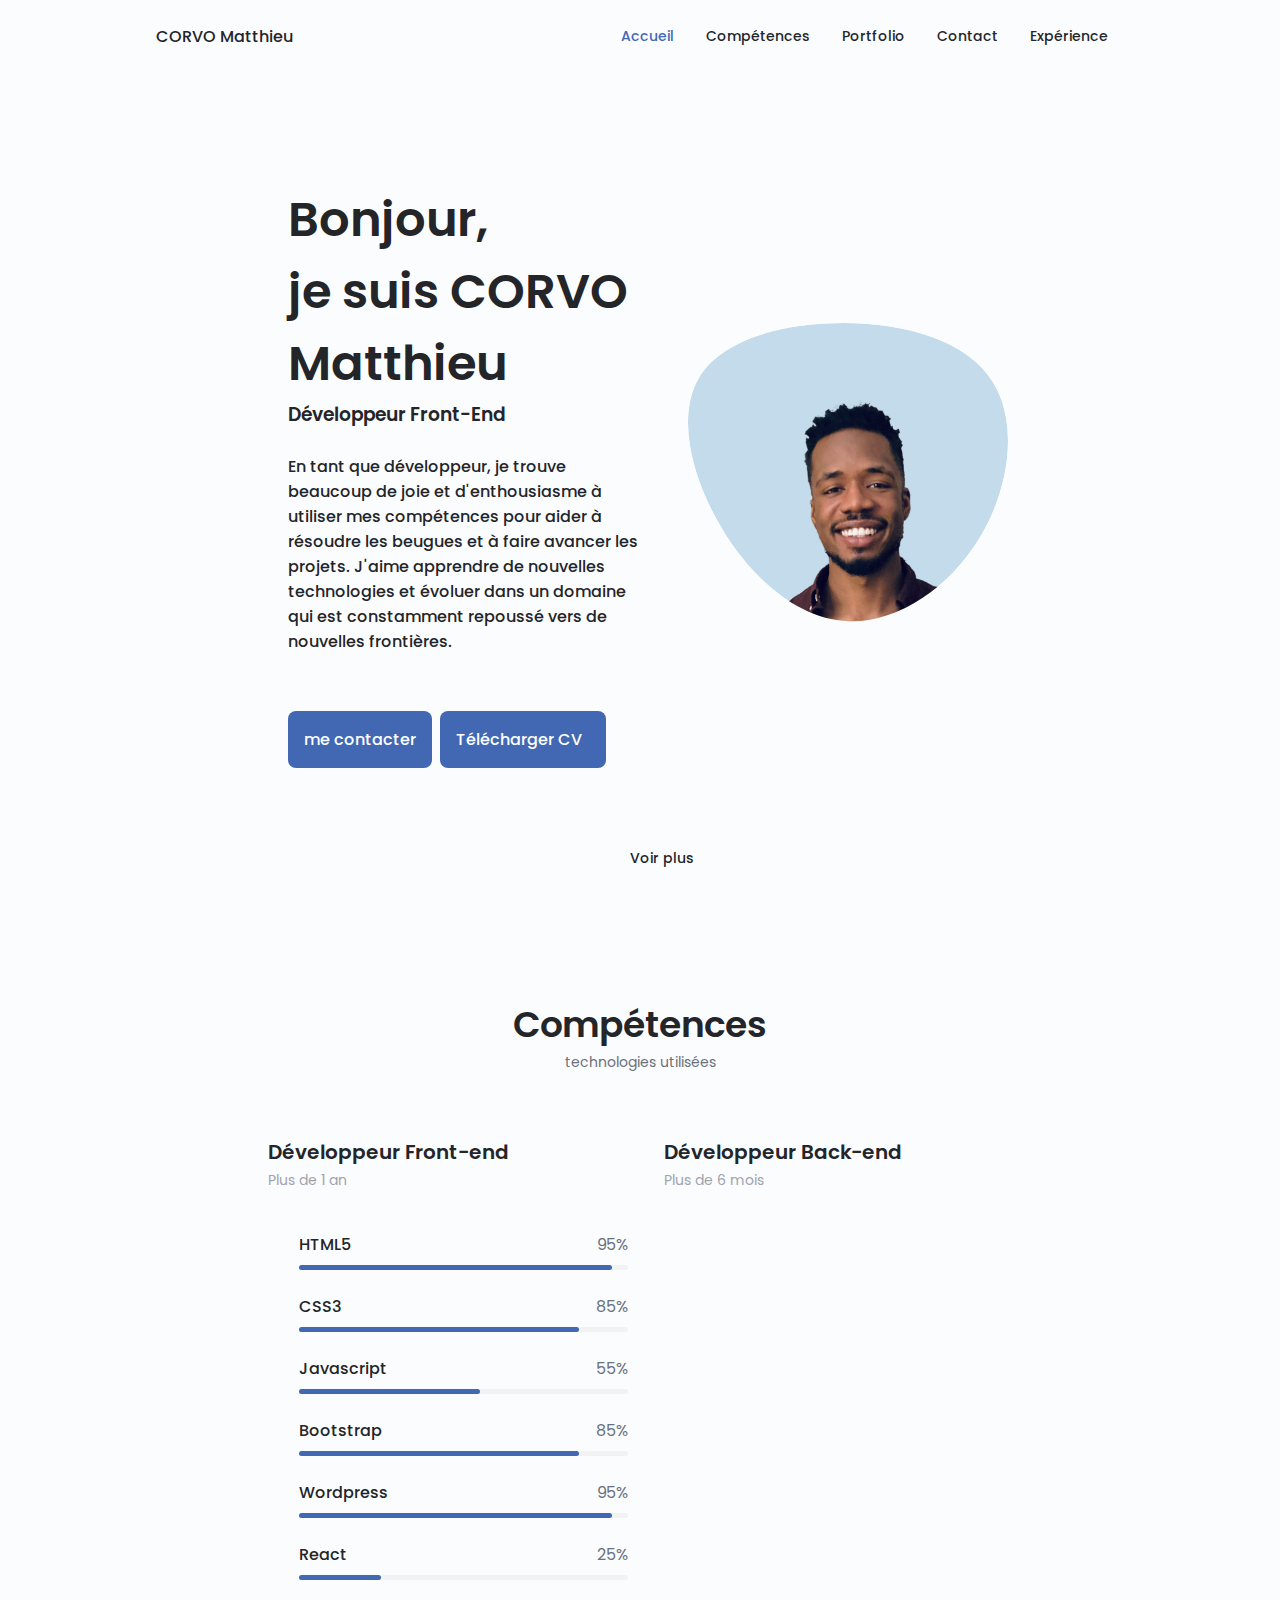
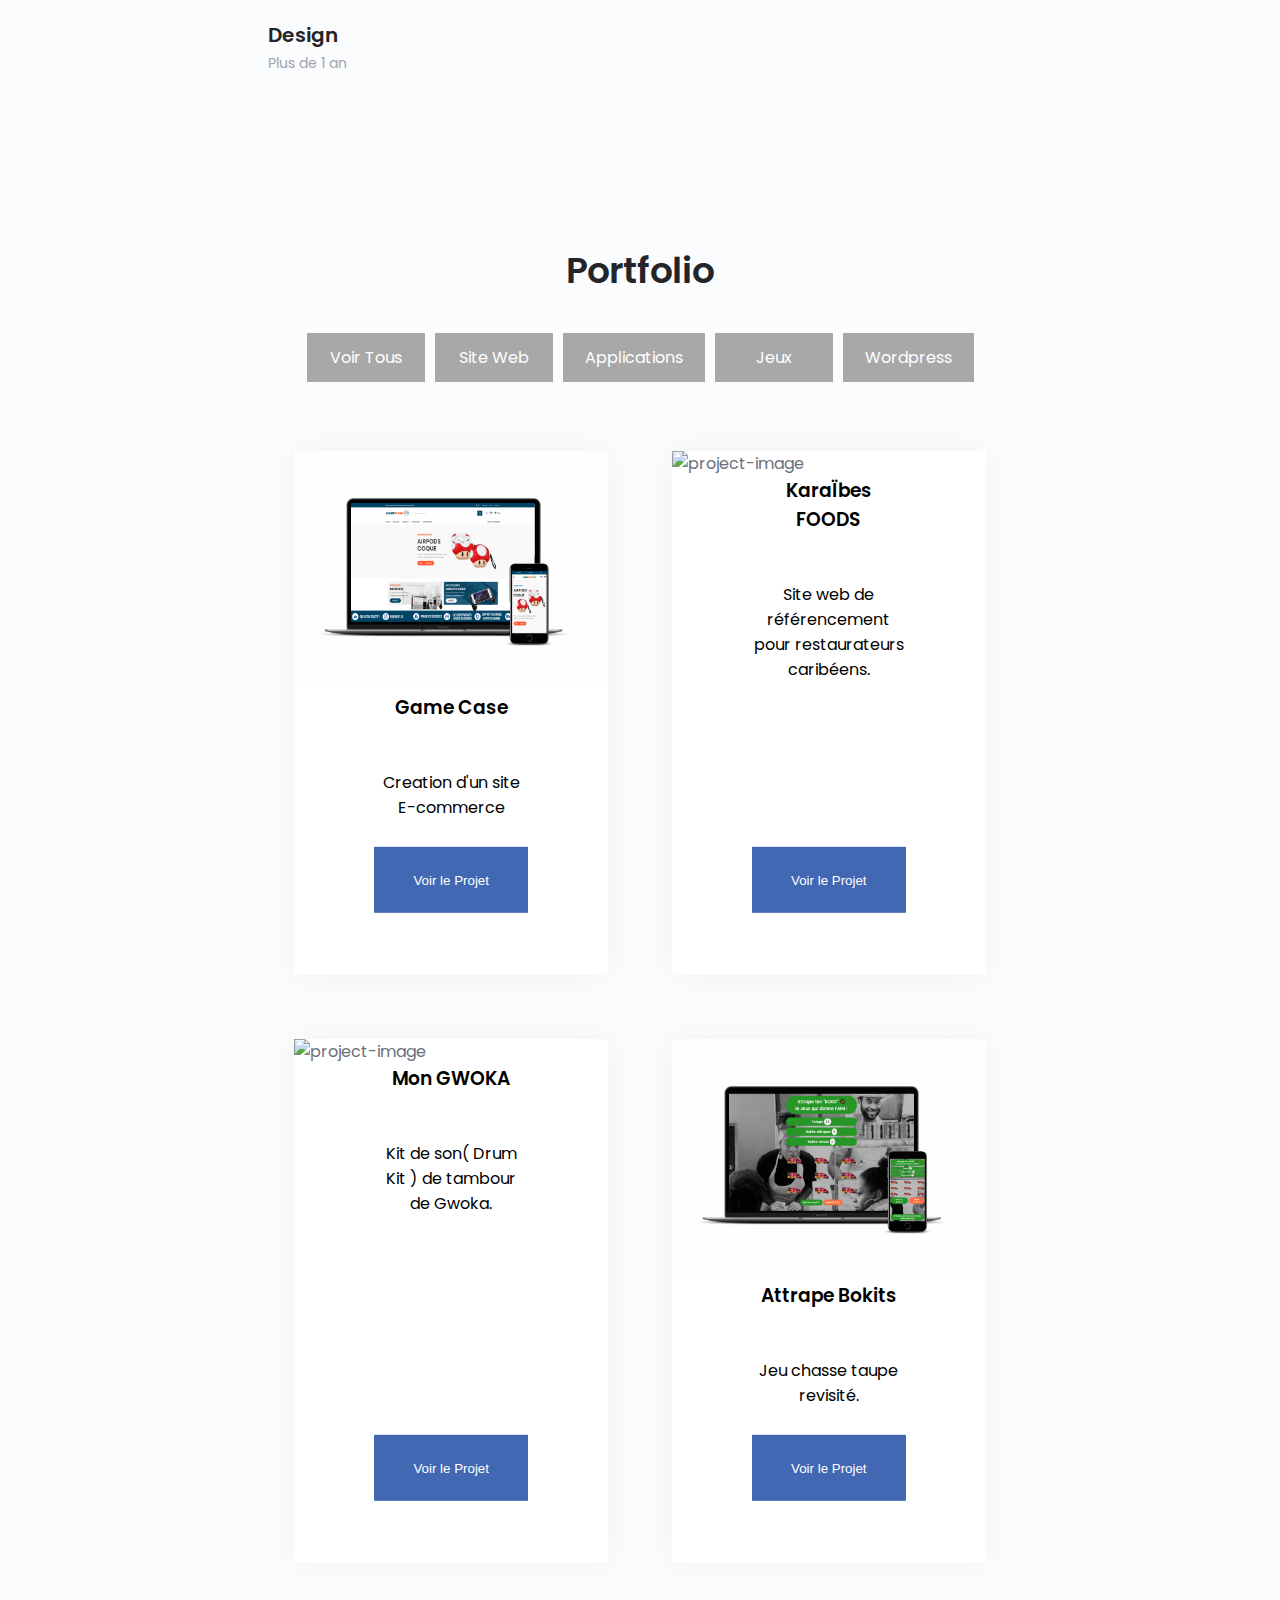
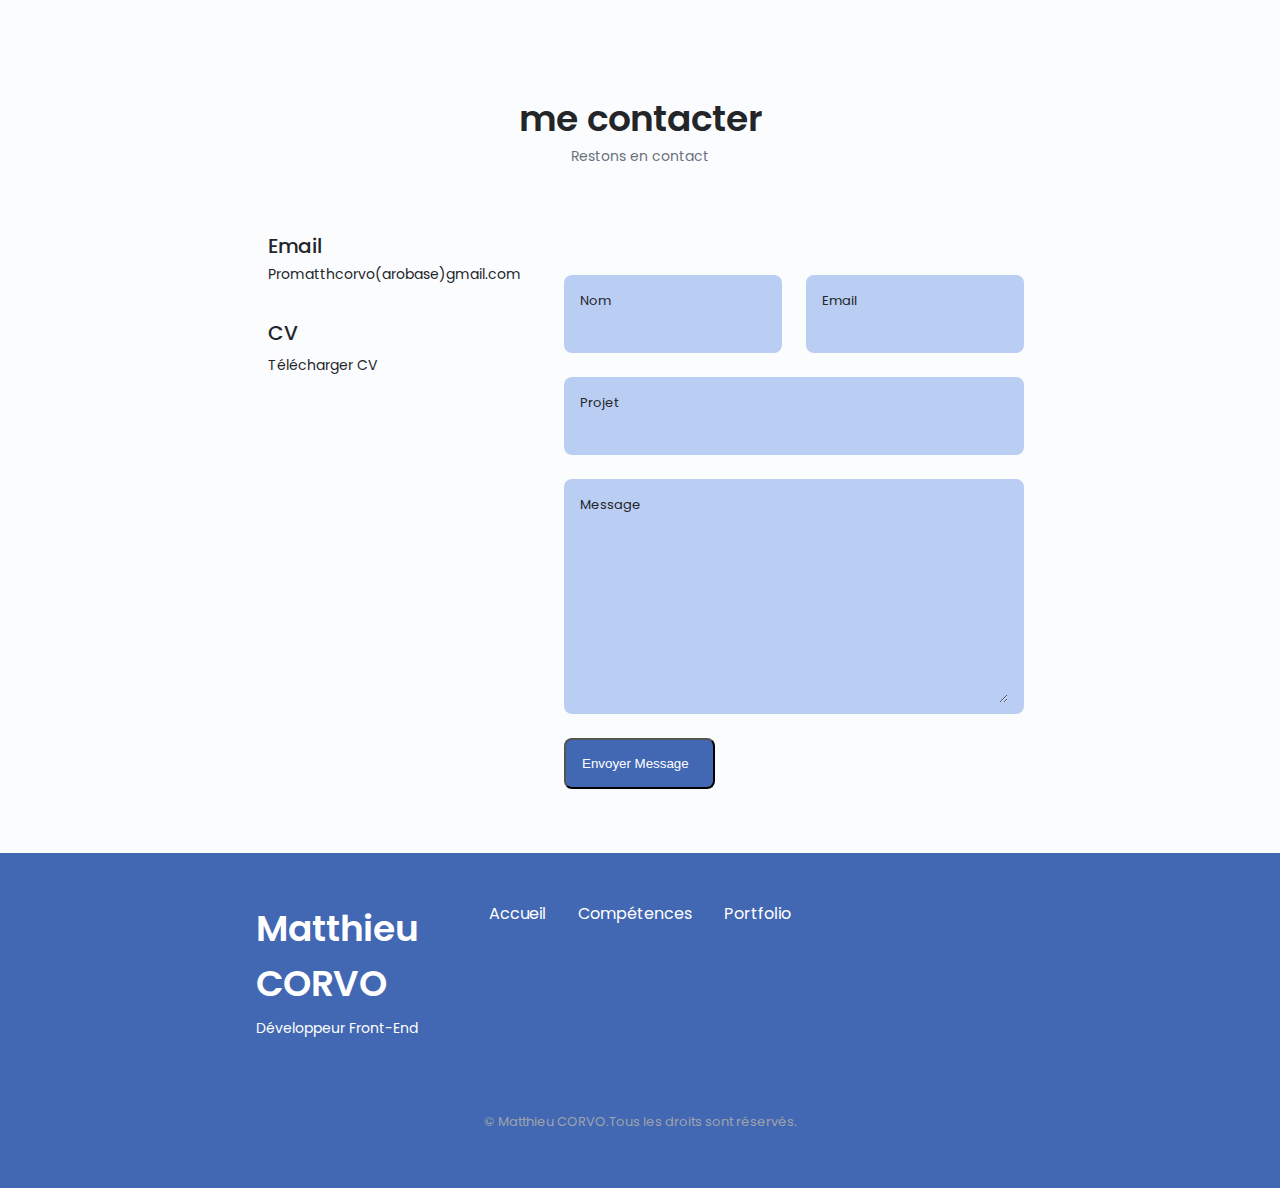
==== commit 77597567: "Add files via upload" ====
--- a/index.html
+++ b/index.html
@@ -1,757 +1,751 @@
-<!DOCTYPE html>
-    <html lang="fr">
-    <head>
-        <meta charset="UTF-8">
-        <meta name="viewport" content="width=device-width, initial-scale=1.0">
-
-        <!--==================== ICONS ====================-->
-        <link rel="stylesheet" href="https://unicons.iconscout.com/release/v4.0.0/css/line.css">
-        <link rel="stylesheet" href="https://pro.fontawesome.com/releases/v5.10.0/css/all.css" integrity="sha384-AYmEC3Yw5cVb3ZcuHtOA93w35dYTsvhLPVnYs9eStHfGJvOvKxVfELGroGkvsg+p" crossorigin="anonymous"/>
-
-       
-        <!--==================== CSS ====================-->
-        <link rel="stylesheet" href="assets/css/styles.css">
-<!--favicon-->
-<link rel="apple-touch-icon" sizes="180x180" href="assets/img/favicon/apple-touch-icon.png">
-<link rel="icon" type="image/png" sizes="32x32" href="assets/img/favicon/favicon-32x32.png">
-<link rel="icon" type="image/png" sizes="16x16" href="assets/img/favicon/favicon-16x16.png">
-<link rel="manifest" href="assets/img/favicon/site.webmanifest">
-<link rel="mask-icon" href="assets/img/favicon/safari-pinned-tab.svg" color="#5bbad5">
-<meta name="msapplication-TileColor" content="#da532c">
-<meta name="theme-color" content="#ffffff">
-        <title>CORVO Matthieu | Developeur web</title>
-    </head>
-    <body>
-        <!--==================== HEADER ====================-->
-        <header class="header" id="header">
-            <nav class="nav container">
-                <a href="#" class="nav_logo">CORVO Matthieu</a>
-
-                <div class="nav_menu" id="nav-menu">
-                    <ul class="nav_list grid">
-                        <li class="nav_item">
-                            <a href="#Accueil" class="nav_link active-link">
-                                <i class="uil uil-home nav_icon "></i> Accueil
-                            </a>       
-                        </li>
-
-                          
-
-                            <li class="nav_item">
-                            <a href="#Compétences" class="nav_link">
-                                <i class="uil uil-signal-alt nav_icon"></i> Compétences
-                            </a>
-                        </li>
-
-                            <li class="nav_item">
-                            <a href="#Portfolio" class="nav_link">
-                                <i class="uil uil-moneybag nav_icon"></i> Portfolio
-                            </a>
-                        </li>
-
-                            <li class="nav_item">
-                            <a href="#Contact" class="nav_link">
-                                <i class="uil uil-envelope-alt nav_icon"></i> Contact
-                            </a>
-                        </li>
-                        <li class="nav_item">
-                          <a target="_blank"href="assets/pdf/CORVO Matthieu CV alternance Consultant Web et Mobile.pdf" class="nav_link">
-                            <i class="uil uil-file-alt  nav_icon"></i>      Expérience
-                          </a>
-                      </li>
-                    </ul>
-                    <i class="uil uil-times-square nav_close" id="nav-close"></i>
-                </div>
-               
-                <div class="nav_btns">
-                  <!-- <theme change btn> -->
-                  <i class="uil uil-moon change-theme" id="theme-button"></i>
-                    <div class="nav_toggle" id="nav-toggle">
-                        <i class="uil uil-apps"></i>
-                    </div>
-                </div>
-        </nav>
-        </header>
-
-        <!--==================== MAIN ====================-->
-        <main class="main">
-            <!--==================== HOME ====================-->
-            <section class="home section" id="Accueil">
-               <div class="home_container container grid">
-                   <div class="home_content grid">
-                       <div class="home_social">
-                           <a href="https://www.linkedin.com/in/corvomatthieu/" target="_blank" class="home_social-icon"><i class="uil uil-linkedin-alt"></i></a>        
-                            <a href="https://github.com/matthCorvo" target="_blank" class="home_social-icon"><i class="uil uil-github-alt"></i></a>
-                           <a href="https://twitter.com/CodeMatth" target="_blank" class="home_social-icon"><i class="uil uil-twitter-alt"></i></a>
-
-                       </div>
-                       
-                       <div class="home_img">
-                        
-                        <svg class="home_blob" viewBox="0 0 200 187" xmlns="http://www.w3.org/2000/svg" xmlns:xlink="http://www.w3.org/1999/xlink">
-                            <mask id="mask0" mask-type="alpha">
-                                <path d="M190.312 36.4879C206.582 62.1187 201.309 102.826 182.328 134.186C163.346 165.547 
-                                130.807 187.559 100.226 186.353C69.6454 185.297 41.0228 161.023 21.7403 129.362C2.45775 
-                                97.8511 -7.48481 59.1033 6.67581 34.5279C20.9871 10.1032 59.7028 -0.149132 97.9666 
-                                0.00163737C136.23 0.303176 174.193 10.857 190.312 36.4879Z"/>
-                            </mask>
-                            <g mask="url(#mask0)">
-                                <path d="M190.312 36.4879C206.582 62.1187 201.309 102.826 182.328 134.186C163.346 
-                                165.547 130.807 187.559 100.226 186.353C69.6454 185.297 41.0228 161.023 21.7403 
-                                129.362C2.45775 97.8511 -7.48481 59.1033 6.67581 34.5279C20.9871 10.1032 59.7028 
-                                -0.149132 97.9666 0.00163737C136.23 0.303176 174.193 10.857 190.312 36.4879Z"/>
-                                <image class="home_blob-img" x='12' y='22' xlink:href="assets/img/PROFILE.png"/>
-                            </g>
-                        </svg>
-                        
-                       </div>
-                       <div class="home_data">
-                           <h1 class="home_title">Bonjour, <br>je suis CORVO Matthieu</h1>
-                           <h3 class="home_sutitle">Développeur Front-End</h3><br>
-                           <p class="home_description">En tant que développeur, je trouve beaucoup de joie et d'enthousiasme à utiliser mes compétences pour aider à résoudre les beugues et à faire avancer les projets. J'aime apprendre de nouvelles technologies et évoluer dans un domaine qui est constamment repoussé vers de nouvelles frontières.</p>
-                          <br>
-                           <div class="about_buttons">
-                            <a href="#Contact" class="button button--flex">
-                              me contacter<i class="uil uil-navigator"></i>  
-                             </a>&ensp;
-                            <a download="" target="_blank"href="assets/pdf/CORVO Matthieu CV alternance Consultant Web et Mobile.pdf" class="button button--flex">
-                              Télécharger CV <i class="uil uil-download-alt button_icon"></i>
-                          </a>
-                        </div>
-
-
-                       </div>
-                   </div>
-
-                   <div class="home_scroll">
-                       <a href="#Compétences" class="home_scroll-button button--flex">
-                       <i class="uil uil-mouse-alt home_scroll-mouse"></i>
-                       <span class="home_scroll-name">Voir plus</span>
-                       <i class="uil uil-angle-double-down home_scroll-arrow"></i></a>
-                   </div>
-               </div>
-            </section>
-
-           
-
-            <!--==================== SKILLS ====================-->
-            <section class="skills section" id="Compétences">
-                <h2 class="section_title">Compétences</h2>
-                <span class="section_subtitle">technologies utilisées</span>
-                <div class="skills_container container grid">
-                  <!-- -->
-                  <div class="skills_content skills_open">
-            <!--==================== SKILLS 1====================-->
-            <div class="skills_header">
-                      <i class="uil uil-brackets-curly skills_icon"></i>
-
-                      <div>
-                        <h1 class="skills_title">Développeur Front-end</h1>
-                        <span class="skills_subtitle">Plus de 1 an</span>
-                      </div>
-
-                      <i class="uil uil-angle-down skills_arrow"></i>
-                    </div>
-
-                    <div class="skills_list grid">
-                      <div class="skills_data">
-                        <div class="skills_titles">
-                          <h3 class="skills_name">HTML5 <i class="uil uil-html5" style="color:#FF7700"></i> </h3>
-                          <span class="skills_number">95%</span>
-                        </div>
-                        <div class="skills_bar">
-                          <span class="skills_percentage skills_html"></span>
-                        </div>
-                      </div>
-        
-                      <div class="skills_data">
-                        <div class="skills_titles">
-                          <h3 class="skills_name">CSS3 <i class="uil uil-html3" style="color:#00ADFF"></i></h3>
-                          <span class="skills_number">85%</span>
-                        </div>
-                        <div class="skills_bar">
-                          <span class="skills_percentage skills_css"></span>
-                        </div>
-                      </div>
-        
-                      <div class="skills_data">
-                        <div class="skills_titles">
-                          <h3 class="skills_name">Javascript  <i class="fab fa-js-square" style="color:#f8d404"></i></h3>
-                          <span class="skills_number">55%</span>
-                        </div>
-                        <div class="skills_bar">
-                          <span class="skills_percentage skills_js"></span>
-                        </div>
-                      </div>
-        
-                      <div class="skills_data">
-                        <div class="skills_titles">
-                          <h3 class="skills_name">Bootstrap  <i class="fab fa-bootstrap" style="color:#8204f8"></i></h3>
-                          <span class="skills_number">85%</span>
-                        </div>
-                        <div class="skills_bar">
-                          <span class="skills_percentage skills_bt"></span>
-                        </div>
-                      </div>
-
-                      <div class="skills_data">
-                        <div class="skills_titles">
-                          <h3 class="skills_name">Wordpress  <i class="uil uil-wordpress" style="color:#06a0e7"></i></h3>
-                          <span class="skills_number">95%</span>
-                        </div>
-                        <div class="skills_bar">
-                          <span class="skills_percentage skills_wp"></span>
-                        </div>
-                      </div>
-
-                      <div class="skills_data">
-                        <div class="skills_titles">
-                          <h3 class="skills_name">React <i class="uil uil-react" style="color:#00ccff"></i></h3>
-                          <span class="skills_number">25%</span>
-                        </div>
-                        <div class="skills_bar">
-                          <span class="skills_percentage skills_react"></span>
-                        </div>
-                      </div>
-                    </div>
-        
-            <!--==================== SKILLS 2====================-->
-        </div>
-                  <div class="skills_content skills_close">
-                    <div class="skills_header">
-                      <i class="uil uil-server-network skills_icon"></i>
-                      <div>
-                        <h1 class="skills_title">Développeur Back-end</h1>
-                        <span class="skills_subtitle">Plus de 6 mois </span>
-                      </div>
-                      <i class="uil uil-angle-down skills_arrow"></i>
-                    </div>
-                    <div class="skills_list grid">
-                      <div class="skills_data">
-                        <div class="skills_titles">
-                          <h3 class="skills_name">Node JS <i class="uil uil-java-script" style="color:#018036"></i></h3>
-                          <span class="skills_number">05%</span>
-                        </div>
-                        <div class="skills_bar">
-                          <span class="skills_percentage skills_nodejs"></span>
-                        </div>
-                      </div>
-        
-        
-                      <div class="skills_data">
-                        <div class="skills_titles">
-                          <h3 class="skills_name">PHP <i class="fab fa-php"></i></h3>
-                          <span class="skills_number">30%</span>
-                        </div>
-                        <div class="skills_bar">
-                          <span class="skills_percentage skills_php"></span>
-                        </div>
-                      </div>
-        
-                      <div class="skills_data">
-                        <div class="skills_titles">
-                          <h3 class="skills_name">Symfony <i class="fab fa-symfony"></i></h3>
-                          <span class="skills_number">20%</span>
-                        </div>
-                        <div class="skills_bar">
-                          <span class="skills_percentage skills_Sy"></span>
-                        </div>
-                      </div>
-
-                      <div class="skills_data">
-                        <div class="skills_titles">
-                          <h3 class="skills_name">Firebase </h3>
-                          <span class="skills_number">05%</span>
-                        </div>
-                        <div class="skills_bar">
-                          <span class="skills_percentage skills_nodejs"></span>
-                        </div>
-                      </div>
-                <!--========================================-->
-                    </div>
-                    
-                    
-                </div>
-                <!--===================SKILLS 3=====================-->
-                <div class="skills_content skills_close">
-                    <div class="skills_header">
-                        <i class="uil uil-swatchbook skills_icon"></i>
-                                              <div>
-                        <h1 class="skills_title">Design</h1>
-                        <span class="skills_subtitle">Plus de 1 an </span>
-                      </div>
-                      <i class="uil uil-angle-down skills_arrow"></i>
-                    </div>
-                    <div class="skills_list grid">
-
-                        <div class="skills_data">
-                            <div class="skills_titles">
-                              <h3 class="skills_name">Figma <i class="fab fa-figma"></i> </h3>
-                              <span class="skills_number">05%</span>
-                            </div>
-                            <div class="skills_bar">
-                              <span class="skills_percentage skills_fg"></span>
-                            </div>
-                        </div>
-
-                      <div class="skills_data">
-                        <div class="skills_titles">
-                          <h3 class="skills_name">Photopea </h3>
-                          <span class="skills_number">35%</span>
-                        </div>
-                        <div class="skills_bar">
-                          <span class="skills_percentage skills_ph"></span>
-                        </div>
-                      </div>
-        
-        
-                      <div class="skills_data">
-                        <div class="skills_titles">
-                          <h3 class="skills_name">Gimp </h3>
-                          <span class="skills_number">40%</span>
-                        </div>
-                        <div class="skills_bar">
-                          <span class="skills_percentage skills_gp"></span>
-                        </div>
-                      </div>
-        
-                <!--========================================-->
-                    </div>
-                    
-                    
-                </div>
-
-
-
-                </div>
-            </section>
-
-            
-
-            <!--==================== PORTFOLIO ====================-->
-            <section class="portfolio section "   id="Portfolio">
-                <h2 class="section_title">Portfolio</h2>
-                <div class="portfolio_container container ">
-                    <div class = "filter-container">
-                        <div class = "category-head">
-                            <ul>
-                                <div class = "category-title active" id = "all">
-                                    <li>Voir Tous</li>
-                                    <span><i class = "fas fa-border-all"></i></span>
-                                </div>
-                                <div class = "category-title" id = "web">
-                                    <li>Site Web</li>
-                                    <span><i class="fas fa-laptop-code"></i></span>
-                                </div>
-                                <div class = "category-title" id = "app">
-                                    <li>Applications</li>
-                                    <span><i class="fas fa-mobile-alt"></i></span>
-                                </div>
-                                <div class = "category-title" id = "jeux">
-                                    <li>Jeux</li>
-                                    <span><i class="fas fa-gamepad"></i></span>
-                                </div>
-                                <div class = "category-title" id = "word">
-                                    <li>Wordpress</li>
-                                    <span><i class = "fab fa-wordpress"></i></span>
-                                </div>
-                            </ul>
-                          </div>              </div>
-          
-                  <div class="projects" >
-                    <div class="container">
-                      <div class="project all word">
-                        <div class="project-img-cont">
-                          <img src="assets/img/Capture3.png" alt="project-image" />
-                          <span class = "category-name">                              <i class="fab fa-wordpress" style="color: #2596be;font-size: 40px;"> </i>
-                          </span>
-          
-                        </div>
-                        <h3 class="project-title"> Game Case </h3>
-                        
-                        <p class="project-desc">
-                            Creation d'un site E-commerce
-                          </p>
-                        <div class="project-actions services_button" style="margin-top:2.5%;">
-                          <span >
-                              <button  class="btn  project-btn">
-                                  Voir le Projet
-                                </button>                </span>
-                        </div>
-                      </div>
-            <!---modal 1-->
-            <div class="   services_modal">
-              <div class="modal-dialog" role="document">
-                <div class="modal-content">
-                  <div class="view-project">
-                    <video class="project-media video-preview" controls="" autoplay="" muted="">
-                      <source src="assets/img/Gamecase.mp4" type="video/mp4">
-                    </video>
-                    <i class="uil uil-times-square services_modal-close"></i>
-                    <div class="view-project-content pt-10">
-                      <div class="modal-title">
-                        <h2>Game Case</h2>
-                      </div>
-                      <p>
-                        Creation d'un site E-commerce de vente d'accessoire.
-                        
-                      </p>
-                      <ul class="project-info-list">
-                        <li class="text-uppercase">
-                          <span>Technologies</span>
-                          Wordpress | WooCommerce | ELEMENTOR | WPBackery | Thèmes 
-                        </li>
-                        <li class="text-uppercase">
-                          <span>Categories</span>
-                          Site web
-                        </li>
-                        
-                        <li class="text-uppercase">
-                          <span>Démo</span>
-                          <a href="https://dev-gamecase.pantheonsite.io/" target="_blank">https://dev-gamecase.pantheonsite.io/</a>
-                        </li>
-                       
-                      </ul>
-                    </div>
-                  </div>
-                </div>
-              </div>
-            </div>
-                      
-                      <div class="project all web">
-                        <div class="project-img-cont">
-                          <img src="assets/img/Sitekf.png" alt="project-image" />
-                          <span class = "category-name">                            <i class="fab fa-js-square" style="color: #fdda3e;font-size: 40px;"></i>
-                            <i class="fab fa-bootstrap" style="color:#563d7c;font-size: 40px;"></i>
-                                            </span>
-          
-                        </div>
-                        <h3 class="project-title">KaraÏbes FOODS</h3>
-                        <p class="project-desc">
-                          <span>
-                             Site web de référencement pour restaurateurs caribéens.
-                          </span>
-                        </p>
-                        <div class="project-actions services_button" style="margin-top:2.5%;">
-                          <span >
-                              <button  class="btn  project-btn">
-                                  Voir le Projet
-                                </button>                </span>
-                        </div>
-                      </div>
-          <!---modal 1-->
-          <div class="   services_modal">
-            <div class="modal-dialog" role="document">
-              <div class="modal-content">
-                <div class="view-project">
-                  <video class="project-media video-preview" controls="" autoplay="" muted="">
-                    <source src="assets/img/Karaïbesfoods.mp4" type="video/mp4">
-                  </video>
-                  <i class="uil uil-times-square services_modal-close"></i>
-                  <div class="view-project-content pt-10">
-                    <div class="modal-title">
-                      <h2>KaraÏbes FOODS</h2>
-                    </div>
-                    <p>
-                      Vous ne savez pas quoi manger ? 
-                      KaraÏbes FOODS est un site Web  conçue pour retrouvé tous les restaurateurs caraïbéens de l'ile-de-france grace a un filtre des Lieux et categories de restaurateurs concu avec Javascript
-                      ainsi qu'une Carte Google Map qui utilise un API. Une démo de formulaire y est aussi présenter.
-                    <ul class="project-info-list">
-                      <li class="text-uppercase">
-                        <span>Technologies</span>
-                        Javascript | CSS 3 | Bootstrap 4
-                      </li>
-                      <li class="text-uppercase">
-                        <span>Categories</span>
-                        Site web
-                      </li>
-                      
-                      <li class="text-uppercase">
-                        <span>Démo</span>
-                        <a href="https://matthcorvo.github.io/KARAIBESFOODS/" target="_blank">https://matthcorvo.github.io/KARAIBESFOODS/</a>
-                      </li>
-                      <li class="text-uppercase">
-                        <span>GitHub</span>
-                        <a href="https://github.com/matthCorvo/KARAIBESFOODS" target="_blank">https://github.com/matthCorvo/KARAIBESFOODS</a>
-                      </li>
-                    </ul>
-                  </div>
-                </div>
-              </div>
-            </div>
-          </div>
-                      <div class="project all app">
-                          <div class="project-img-cont">
-                            <img src="assets/img/Capture4.png" alt="project-image" />
-                            <span class = "category-name">                            <i class="fab fa-js-square" style="color: #fdda3e;font-size: 40px;"></i>
-                                              </span>
-                          </div>
-                          <h3 class="project-title">Mon GWOKA</h3>
-                          <p class="project-desc">
-                            <span>
-                              Kit de son( Drum Kit ) de tambour de Gwoka.<br>
-                            </span>
-                          </p>
-                          <div class="project-actions services_button" style="margin-top:2.5%;">
-                            <span >
-                                <button  class="btn  project-btn">
-                                    Voir le Projet
-                                  </button>                </span>
-                          </div>
-                        </div>
-          <!---modal 1-->
-          <div class="   services_modal">
-            <div class="modal-dialog" role="document">
-              <div class="modal-content">
-                <div class="view-project">
-                  <video class="project-media video-preview" controls="" autoplay="" muted="">
-                    <source src="assets/img/GWOKA.App.mp4" type="video/mp4">
-                  </video>
-                  <i class="uil uil-times-square services_modal-close"></i>
-                  <div class="view-project-content pt-10">
-                    <div class="modal-title">
-                      <h2>Mon GWOKA</h2>
-                    </div>
-                    <p>
-                      Que faire si vous voulez jouer du gwoka, mais que vous n'avez pas de tambour ? Il n'y a rien de plus simple ! 
-                      Voici un kit de tambour simulateur. Jouez vos premieres notes de GWOKA n'importe où à l'aide de votre Smartphone et meme de votre clavier PC.
-                    </p>
-                    <ul class="project-info-list">
-                      <li class="text-uppercase">
-                        <span>Technologies</span>
-                        Javascript | HTML 5 | CSS 3 
-                      </li>
-                      <li class="text-uppercase">
-                        <span>Categories</span>
-                        Application
-                      </li>
-                      
-                      <li class="text-uppercase">
-                        <span>Démo</span>
-                        <a href="https://matthcorvo.github.io/Mon-GWOKA-Drum-kit/" target="_blank">https://matthcorvo.github.io/Mon-GWOKA-Drum-kit/</a>
-                      </li>
-                      <li class="text-uppercase">
-                        <span>GitHub</span>
-                        <a href="https://github.com/matthCorvo/Mon-GWOKA-Drum-kit" target="_blank">https://github.com/matthCorvo/Mon-GWOKA-Drum-kit</a>
-                      </li>
-                    </ul>
-                  </div>
-                </div>
-              </div>
-            </div>
-          </div>
-                        <div class="project all jeux">
-                          <div class="project-img-cont">
-                            <img src="assets/img/Capture5.png" alt="project-image" />
-                            <span class = "category-name">                            <i class="fab fa-js-square" style="color: #fdda3e;font-size: 40px;"></i>
-                            </span>
-                          </div>
-                          <h3 class="project-title">Attrape Bokits</h3>
-                          <p class="project-desc">
-                            <span>
-                              Jeu chasse taupe revisité.<br>
-                            </span>
-                          </p>
-                          <div class="project-actions services_button" style="margin-top:2.5%;">
-                            <span >
-                                <button  class="btn  project-btn">
-                                    Voir le Projet
-                                  </button>                </span>
-                          </div>
-                        </div>
-          <!---modal 1-->
-          <div class="   services_modal">
-            <div class="modal-dialog" role="document">
-              <div class="modal-content">
-                <div class="view-project">
-                  <video class="project-media video-preview" controls="" autoplay="" muted="">
-                    <source src="assets/img/Attrape.mp4" type="video/mp4">
-                  </video>
-                  <i class="uil uil-times-square services_modal-close"></i>
-                  <div class="view-project-content pt-10">
-                    <div class="modal-title">
-                      <h2>Attrape Bokits</h2>
-                    </div>
-                    <p>
-                      Le principe : toucher les bokits qui aparaissent !  Une fois le temps écoulé, les scores s'affichent sur l'unité de jeu.
-                    Attention baissez le son avant de jouer.
-                    </p>
-                    <ul class="project-info-list">
-                      <li class="text-uppercase">
-                        <span>Technologies</span>
-                        Javascript | HTML 5 | CSS 3 
-                      </li>
-                      <li class="text-uppercase">
-                        <span>Categories</span>
-                        Jeux
-                      </li>
-                      
-                      <li class="text-uppercase">
-                        <span>Démo</span>
-                        <a href="https://matthcorvo.github.io/BokitGame/" target="_blank">https://matthcorvo.github.io/BokitGame/</a>
-                      </li>
-                      <li class="text-uppercase">
-                        <span>GitHub</span>
-                        <a href="https://github.com/matthCorvo/BokitGame" target="_blank">https://github.com/matthCorvo/BokitGame</a>
-                      </li>
-                    </ul>
-                  </div>
-                </div>
-              </div>
-            </div>
-          </div>
-                     
-                  
-                    </div>
-                  </div>
-
-                </div>
-            </section>
-
-           
-
-            <!--==================== CONTACT  ====================-->
-            <section class="contact section" id="Contact">
-              <h2 class="section_title">me contacter</h2>
-              <span class="section_subtitle">Restons en contact</span>
-      
-              <div class="contact_container container grid">
-                <div>
-                  <div class="contact_information">
-                    <i class="uil uil-phone contact_icon"></i>
-                    <div >
-                      <h3 class="contact_title">Appellez-moi</h3>
-                      <span class="contact_subtitle"><a href="tel:+330669480261">06.69.48.02.61</a></span>
-                    </div>
-                  </div>
-                  <div class="contact_information">
-                    <i class="uil uil-envelope contact_icon"></i>
-                    <div>
-                      <h3 class="contact_title">Email</h3>
-                      <span class="contact_subtitle"><a href="mailto:Promatthcorvo@gmail.com">Promatthcorvo@gmail.com</a></span>
-                    </div>
-                  </div>
-                  <div class="contact_information">
-                    <i class="uil uil-file-alt contact_icon"></i>
-                    <div>
-                      <h3 class="contact_title">CV</h3>
-                      <span class="contact_subtitle">
-
-                        <a download="" target="_blank"href="assets/pdf/CORVO Matthieu CV alternance Consultant Web et Mobile.pdf" >
-                          Télécharger CV <i class="uil uil-download-alt button_icon"></i>
-                      </a>
-                      </span>
-                    </div>
-                  </div>
-                </div>
-                   
-                <form action=""  class="contact_form grid" id="myform" onsubmit="return validate();">
-              <div id="error_message">
-     
-                  </div>
-                  <div class="contact_inputs grid">
-                    <div class="contact_content">
-                      <label for="" class="contact_label">Nom</label>
-                      <input type="text" class="contact_input" id="name" />
-                    </div>
-                    <div class="contact_content">
-                      <label for="" class="contact_label">Email</label>
-                      <input type="email" class="contact_input"  id="email"/>
-                    </div>
-                  </div>
-                  <div class="contact_content">
-                    <label for="" class="contact_label">Projet</label>
-                    <input type="text" class="contact_input"  id="projet"/>
-                  </div>
-                  <div class="contact_content">
-                    <label for="" class="contact_label">Message</label>
-                    <textarea
-                      name=""
-                      id="message"
-                      cols="0"
-                      rows="7"
-                      class="contact_input"
-                    ></textarea>
-                  </div>
-                  <div >
-                    <button class="button button--flex" type="submit">
-                      Envoyer Message <i class="uil uil-message button_icon"></i
-                    ></button>
-                  </div>
-                </form>
-              </div>
-
-            </section>
-        </main>
-
-        <!--==================== FOOTER ====================-->
-        <footer class="footer">
-          <div class="footer_bg">
-            <div class="footer_container container grid">
-              <div>
-                <h1 class="footer_title">Matthieu CORVO</h1>
-                <span class="footer_subtitle">Développeur Front-End
-                </span>
-              </div>
-              <ul class="footer_links">
-                <li>
-                  <a href="#Accueil" class="footer_link" >Accueil</a>
-                </li>
-                <li>
-                  <a href="#Compétences" class="footer_link">Compétences</a>
-                </li>
-                <li>
-                  <a href="#Portfolio" class="footer_link">Portfolio</a>
-                </li>
-      
-
-              </ul>
-    
-              <div class="footer_socials">
-               
-                <a
-                  href="https://github.com/matthCorvo"
-                  target="__blank"
-                  class="footer_social"
-                >
-                  <i class="uil uil-github-alt"></i>
-                </a>
-                <a
-                  href="https://twitter.com/CodeMatth"
-                  target="__blank"
-                  class="footer_social"
-                >
-                  <i class="uil uil-twitter-alt"></i>
-                </a>
-                <a
-                  href="https://www.linkedin.com/in/corvomatthieu/"
-                  target="__blank"
-                  class="footer_social"
-                  ><i class="uil uil-linkedin-alt"></i
-                ></a>
-                <a
-                  href="https://codesandbox.io/u/matthCorvo"
-                  target="__blank"
-                  class="footer_social"
-                >
-                <i class="fab fa-codepen"></i>
-                              </a>
-              </div>
-            </div>
-            <p class="footer_copy">
-              &#169; Matthieu CORVO.Tous les droits sont réservés.
-            </p>
-          </div>
-            
-        </footer>
-        
-        <!--==================== SCROLL TOP ====================-->
-        
-        <a href="#" class="scrollup" id="scroll-up">
-          <i class="uil uil-arrow-up scrollup_icon"></i>
-        </a>
-
-        <!--==================== MAIN JS ====================-->
-        <script src="assets/js/main.js"></script>
-    </body>
+<!DOCTYPE html>
+    <html lang="fr">
+    <head>
+        <meta charset="UTF-8">
+        <meta name="viewport" content="width=device-width, initial-scale=1.0">
+
+        <!--==================== ICONS ====================-->
+        <link rel="stylesheet" href="https://unicons.iconscout.com/release/v4.0.0/css/line.css">
+        <link rel="stylesheet" href="https://pro.fontawesome.com/releases/v5.10.0/css/all.css" integrity="sha384-AYmEC3Yw5cVb3ZcuHtOA93w35dYTsvhLPVnYs9eStHfGJvOvKxVfELGroGkvsg+p" crossorigin="anonymous"/>
+
+       
+        <!--==================== CSS ====================-->
+        <link rel="stylesheet" href="assets/css/styles.css">
+<!--favicon-->
+<link rel="apple-touch-icon" sizes="180x180" href="assets/img/favicon/apple-touch-icon.png">
+<link rel="icon" type="image/png" sizes="32x32" href="assets/img/favicon/favicon-32x32.png">
+<link rel="icon" type="image/png" sizes="16x16" href="assets/img/favicon/favicon-16x16.png">
+<link rel="manifest" href="assets/img/favicon/site.webmanifest">
+<link rel="mask-icon" href="assets/img/favicon/safari-pinned-tab.svg" color="#5bbad5">
+<meta name="msapplication-TileColor" content="#da532c">
+<meta name="theme-color" content="#ffffff">
+        <title>CORVO Matthieu | Developeur web</title>
+    </head>
+    <body>
+        <!--==================== HEADER ====================-->
+        <header class="header" id="header">
+            <nav class="nav container">
+                <a href="#" class="nav_logo">CORVO Matthieu</a>
+
+                <div class="nav_menu" id="nav-menu">
+                    <ul class="nav_list grid">
+                        <li class="nav_item">
+                            <a href="#Accueil" class="nav_link active-link">
+                                <i class="uil uil-home nav_icon "></i> Accueil
+                            </a>       
+                        </li>
+
+                          
+
+                            <li class="nav_item">
+                            <a href="#Compétences" class="nav_link">
+                                <i class="uil uil-signal-alt nav_icon"></i> Compétences
+                            </a>
+                        </li>
+
+                            <li class="nav_item">
+                            <a href="#Portfolio" class="nav_link">
+                                <i class="uil uil-moneybag nav_icon"></i> Portfolio
+                            </a>
+                        </li>
+
+                            <li class="nav_item">
+                            <a href="#Contact" class="nav_link">
+                                <i class="uil uil-envelope-alt nav_icon"></i> Contact
+                            </a>
+                        </li>
+                        <li class="nav_item">
+                          <a target="_blank"href="assets/pdf/CORVO Matthieu CV alternance Consultant Web et Mobile.pdf" class="nav_link">
+                            <i class="uil uil-file-alt  nav_icon"></i>      Expérience
+                          </a>
+                      </li>
+                    </ul>
+                    <i class="uil uil-times-square nav_close" id="nav-close"></i>
+                </div>
+               
+                <div class="nav_btns">
+                  <!-- <theme change btn> -->
+                  <i class="uil uil-moon change-theme" id="theme-button"></i>
+                    <div class="nav_toggle" id="nav-toggle">
+                        <i class="uil uil-apps"></i>
+                    </div>
+                </div>
+        </nav>
+        </header>
+
+        <!--==================== MAIN ====================-->
+        <main class="main">
+            <!--==================== HOME ====================-->
+            <section class="home section" id="Accueil">
+               <div class="home_container container grid">
+                   <div class="home_content grid">
+                       <div class="home_social">
+                           <a href="https://www.linkedin.com/in/corvomatthieu/" target="_blank" class="home_social-icon"><i class="uil uil-linkedin-alt"></i></a>        
+                            <a href="https://github.com/matthCorvo" target="_blank" class="home_social-icon"><i class="uil uil-github-alt"></i></a>
+                           <a href="https://twitter.com/CodeMatth" target="_blank" class="home_social-icon"><i class="uil uil-twitter-alt"></i></a>
+
+                       </div>
+                       
+                       <div class="home_img">
+                        
+                        <svg class="home_blob" viewBox="0 0 200 187" xmlns="http://www.w3.org/2000/svg" xmlns:xlink="http://www.w3.org/1999/xlink">
+                            <mask id="mask0" mask-type="alpha">
+                                <path d="M190.312 36.4879C206.582 62.1187 201.309 102.826 182.328 134.186C163.346 165.547 
+                                130.807 187.559 100.226 186.353C69.6454 185.297 41.0228 161.023 21.7403 129.362C2.45775 
+                                97.8511 -7.48481 59.1033 6.67581 34.5279C20.9871 10.1032 59.7028 -0.149132 97.9666 
+                                0.00163737C136.23 0.303176 174.193 10.857 190.312 36.4879Z"/>
+                            </mask>
+                            <g mask="url(#mask0)">
+                                <path d="M190.312 36.4879C206.582 62.1187 201.309 102.826 182.328 134.186C163.346 
+                                165.547 130.807 187.559 100.226 186.353C69.6454 185.297 41.0228 161.023 21.7403 
+                                129.362C2.45775 97.8511 -7.48481 59.1033 6.67581 34.5279C20.9871 10.1032 59.7028 
+                                -0.149132 97.9666 0.00163737C136.23 0.303176 174.193 10.857 190.312 36.4879Z"/>
+                                <image class="home_blob-img" x='12' y='22' xlink:href="assets/img/PROFILE.png"/>
+                            </g>
+                        </svg>
+                        
+                       </div>
+                       <div class="home_data">
+                           <h1 class="home_title">Bonjour, <br>je suis CORVO Matthieu</h1>
+                           <h3 class="home_sutitle">Développeur Front-End</h3><br>
+                           <p class="home_description">En tant que développeur, je trouve beaucoup de joie et d'enthousiasme à utiliser mes compétences pour aider à résoudre les beugues et à faire avancer les projets. J'aime apprendre de nouvelles technologies et évoluer dans un domaine qui est constamment repoussé vers de nouvelles frontières.</p>
+                          <br>
+                           <div class="about_buttons">
+                            <a href="#Contact" class="button button--flex">
+                              me contacter<i class="uil uil-navigator"></i>  
+                             </a>&ensp;
+                            <a download="" target="_blank"href="assets/pdf/CORVO Matthieu CV alternance Consultant Web et Mobile.pdf" class="button button--flex">
+                              Télécharger CV <i class="uil uil-download-alt button_icon"></i>
+                          </a>
+                        </div>
+
+
+                       </div>
+                   </div>
+
+                   <div class="home_scroll">
+                       <a href="#Compétences" class="home_scroll-button button--flex">
+                       <i class="uil uil-mouse-alt home_scroll-mouse"></i>
+                       <span class="home_scroll-name">Voir plus</span>
+                       <i class="uil uil-angle-double-down home_scroll-arrow"></i></a>
+                   </div>
+               </div>
+            </section>
+
+           
+
+            <!--==================== SKILLS ====================-->
+            <section class="skills section" id="Compétences">
+                <h2 class="section_title">Compétences</h2>
+                <span class="section_subtitle">technologies utilisées</span>
+                <div class="skills_container container grid">
+                  <!-- -->
+                  <div class="skills_content skills_open">
+            <!--==================== SKILLS 1====================-->
+            <div class="skills_header">
+                      <i class="uil uil-brackets-curly skills_icon"></i>
+
+                      <div>
+                        <h1 class="skills_title">Développeur Front-end</h1>
+                        <span class="skills_subtitle">Plus de 1 an</span>
+                      </div>
+
+                      <i class="uil uil-angle-down skills_arrow"></i>
+                    </div>
+
+                    <div class="skills_list grid">
+                      <div class="skills_data">
+                        <div class="skills_titles">
+                          <h3 class="skills_name">HTML5 <i class="uil uil-html5" style="color:#FF7700"></i> </h3>
+                          <span class="skills_number">95%</span>
+                        </div>
+                        <div class="skills_bar">
+                          <span class="skills_percentage skills_html"></span>
+                        </div>
+                      </div>
+        
+                      <div class="skills_data">
+                        <div class="skills_titles">
+                          <h3 class="skills_name">CSS3 <i class="uil uil-html3" style="color:#00ADFF"></i></h3>
+                          <span class="skills_number">85%</span>
+                        </div>
+                        <div class="skills_bar">
+                          <span class="skills_percentage skills_css"></span>
+                        </div>
+                      </div>
+        
+                      <div class="skills_data">
+                        <div class="skills_titles">
+                          <h3 class="skills_name">Javascript  <i class="fab fa-js-square" style="color:#f8d404"></i></h3>
+                          <span class="skills_number">55%</span>
+                        </div>
+                        <div class="skills_bar">
+                          <span class="skills_percentage skills_js"></span>
+                        </div>
+                      </div>
+        
+                      <div class="skills_data">
+                        <div class="skills_titles">
+                          <h3 class="skills_name">Bootstrap  <i class="fab fa-bootstrap" style="color:#8204f8"></i></h3>
+                          <span class="skills_number">85%</span>
+                        </div>
+                        <div class="skills_bar">
+                          <span class="skills_percentage skills_bt"></span>
+                        </div>
+                      </div>
+
+                      <div class="skills_data">
+                        <div class="skills_titles">
+                          <h3 class="skills_name">Wordpress  <i class="uil uil-wordpress" style="color:#06a0e7"></i></h3>
+                          <span class="skills_number">95%</span>
+                        </div>
+                        <div class="skills_bar">
+                          <span class="skills_percentage skills_wp"></span>
+                        </div>
+                      </div>
+
+                      <div class="skills_data">
+                        <div class="skills_titles">
+                          <h3 class="skills_name">React <i class="uil uil-react" style="color:#00ccff"></i></h3>
+                          <span class="skills_number">25%</span>
+                        </div>
+                        <div class="skills_bar">
+                          <span class="skills_percentage skills_react"></span>
+                        </div>
+                      </div>
+                    </div>
+        
+            <!--==================== SKILLS 2====================-->
+        </div>
+                  <div class="skills_content skills_close">
+                    <div class="skills_header">
+                      <i class="uil uil-server-network skills_icon"></i>
+                      <div>
+                        <h1 class="skills_title">Développeur Back-end</h1>
+                        <span class="skills_subtitle">Plus de 6 mois </span>
+                      </div>
+                      <i class="uil uil-angle-down skills_arrow"></i>
+                    </div>
+                    <div class="skills_list grid">
+                      <div class="skills_data">
+                        <div class="skills_titles">
+                          <h3 class="skills_name">Node JS <i class="uil uil-java-script" style="color:#018036"></i></h3>
+                          <span class="skills_number">05%</span>
+                        </div>
+                        <div class="skills_bar">
+                          <span class="skills_percentage skills_nodejs"></span>
+                        </div>
+                      </div>
+        
+        
+                      <div class="skills_data">
+                        <div class="skills_titles">
+                          <h3 class="skills_name">PHP <i class="fab fa-php"></i></h3>
+                          <span class="skills_number">30%</span>
+                        </div>
+                        <div class="skills_bar">
+                          <span class="skills_percentage skills_php"></span>
+                        </div>
+                      </div>
+        
+                      <div class="skills_data">
+                        <div class="skills_titles">
+                          <h3 class="skills_name">Symfony <i class="fab fa-symfony"></i></h3>
+                          <span class="skills_number">20%</span>
+                        </div>
+                        <div class="skills_bar">
+                          <span class="skills_percentage skills_Sy"></span>
+                        </div>
+                      </div>
+
+                      <div class="skills_data">
+                        <div class="skills_titles">
+                          <h3 class="skills_name">Firebase </h3>
+                          <span class="skills_number">05%</span>
+                        </div>
+                        <div class="skills_bar">
+                          <span class="skills_percentage skills_nodejs"></span>
+                        </div>
+                      </div>
+                <!--========================================-->
+                    </div>
+                    
+                    
+                </div>
+                <!--===================SKILLS 3=====================-->
+                <div class="skills_content skills_close">
+                    <div class="skills_header">
+                        <i class="uil uil-swatchbook skills_icon"></i>
+                                              <div>
+                        <h1 class="skills_title">Design</h1>
+                        <span class="skills_subtitle">Plus de 1 an </span>
+                      </div>
+                      <i class="uil uil-angle-down skills_arrow"></i>
+                    </div>
+                    <div class="skills_list grid">
+
+                        <div class="skills_data">
+                            <div class="skills_titles">
+                              <h3 class="skills_name">Figma <i class="fab fa-figma"></i> </h3>
+                              <span class="skills_number">05%</span>
+                            </div>
+                            <div class="skills_bar">
+                              <span class="skills_percentage skills_fg"></span>
+                            </div>
+                        </div>
+
+                      <div class="skills_data">
+                        <div class="skills_titles">
+                          <h3 class="skills_name">Photopea </h3>
+                          <span class="skills_number">35%</span>
+                        </div>
+                        <div class="skills_bar">
+                          <span class="skills_percentage skills_ph"></span>
+                        </div>
+                      </div>
+        
+        
+                      <div class="skills_data">
+                        <div class="skills_titles">
+                          <h3 class="skills_name">Gimp </h3>
+                          <span class="skills_number">40%</span>
+                        </div>
+                        <div class="skills_bar">
+                          <span class="skills_percentage skills_gp"></span>
+                        </div>
+                      </div>
+        
+                <!--========================================-->
+                    </div>
+                    
+                    
+                </div>
+
+
+
+                </div>
+            </section>
+
+            
+
+            <!--==================== PORTFOLIO ====================-->
+            <section class="portfolio section "   id="Portfolio">
+                <h2 class="section_title">Portfolio</h2>
+                <div class="portfolio_container container ">
+                    <div class = "filter-container">
+                        <div class = "category-head">
+                            <ul>
+                                <div class = "category-title active" id = "all">
+                                    <li>Voir Tous</li>
+                                    <span><i class = "fas fa-border-all"></i></span>
+                                </div>
+                                <div class = "category-title" id = "web">
+                                    <li>Site Web</li>
+                                    <span><i class="fas fa-laptop-code"></i></span>
+                                </div>
+                                <div class = "category-title" id = "app">
+                                    <li>Applications</li>
+                                    <span><i class="fas fa-mobile-alt"></i></span>
+                                </div>
+                                <div class = "category-title" id = "jeux">
+                                    <li>Jeux</li>
+                                    <span><i class="fas fa-gamepad"></i></span>
+                                </div>
+                                <div class = "category-title" id = "word">
+                                    <li>Wordpress</li>
+                                    <span><i class = "fab fa-wordpress"></i></span>
+                                </div>
+                            </ul>
+                          </div>              </div>
+          
+                  <div class="projects" >
+                    <div class="container">
+                      <div class="project all word">
+                        <div class="project-img-cont">
+                          <img src="assets/img/Capture3.png" alt="project-image" />
+                          <span class = "category-name">                              <i class="fab fa-wordpress" style="color: #2596be;font-size: 40px;"> </i>
+                          </span>
+          
+                        </div>
+                        <h3 class="project-title"> Game Case </h3>
+                        
+                        <p class="project-desc">
+                            Creation d'un site E-commerce
+                          </p>
+                        <div class="project-actions services_button" style="margin-top:2.5%;">
+                          <span >
+                              <button  class="btn  project-btn">
+                                  Voir le Projet
+                                </button>                </span>
+                        </div>
+                      </div>
+            <!---modal 1-->
+            <div class="   services_modal">
+              <div class="modal-dialog" role="document">
+                <div class="modal-content">
+                  <div class="view-project">
+                    <video class="project-media video-preview" controls="" autoplay="" muted="">
+                      <source src="assets/img/Gamecase.mp4" type="video/mp4">
+                    </video>
+                    <i class="uil uil-times-square services_modal-close"></i>
+                    <div class="view-project-content pt-10">
+                      <div class="modal-title">
+                        <h2>Game Case</h2>
+                      </div>
+                      <p>
+                        Creation d'un site E-commerce de vente d'accessoire.
+                        
+                      </p>
+                      <ul class="project-info-list">
+                        <li class="text-uppercase">
+                          <span>Technologies</span>
+                          Wordpress | WooCommerce | ELEMENTOR | WPBackery | Thèmes 
+                        </li>
+                        <li class="text-uppercase">
+                          <span>Categories</span>
+                          Site web
+                        </li>
+                        
+                        <li class="text-uppercase">
+                          <span>Démo</span>
+                          <a href="https://dev-gamecase.pantheonsite.io/" target="_blank">https://dev-gamecase.pantheonsite.io/</a>
+                        </li>
+                       
+                      </ul>
+                    </div>
+                  </div>
+                </div>
+              </div>
+            </div>
+                      
+                      <div class="project all web">
+                        <div class="project-img-cont">
+                          <img src="assets/img/Sitekf.png" alt="project-image" />
+                          <span class = "category-name">                            <i class="fab fa-js-square" style="color: #fdda3e;font-size: 40px;"></i>
+                            <i class="fab fa-bootstrap" style="color:#563d7c;font-size: 40px;"></i>
+                                            </span>
+          
+                        </div>
+                        <h3 class="project-title">KaraÏbes FOODS</h3>
+                        <p class="project-desc">
+                          <span>
+                             Site web de référencement pour restaurateurs caribéens.
+                          </span>
+                        </p>
+                        <div class="project-actions services_button" style="margin-top:2.5%;">
+                          <span >
+                              <button  class="btn  project-btn">
+                                  Voir le Projet
+                                </button>                </span>
+                        </div>
+                      </div>
+          <!---modal 1-->
+          <div class="   services_modal">
+            <div class="modal-dialog" role="document">
+              <div class="modal-content">
+                <div class="view-project">
+                  <video class="project-media video-preview" controls="" autoplay="" muted="">
+                    <source src="assets/img/Karaïbesfoods.mp4" type="video/mp4">
+                  </video>
+                  <i class="uil uil-times-square services_modal-close"></i>
+                  <div class="view-project-content pt-10">
+                    <div class="modal-title">
+                      <h2>KaraÏbes FOODS</h2>
+                    </div>
+                    <p>
+                      Vous ne savez pas quoi manger ? 
+                      KaraÏbes FOODS est un site Web  conçue pour retrouvé tous les restaurateurs caraïbéens de l'ile-de-france grace a un filtre des Lieux et categories de restaurateurs concu avec Javascript
+                      ainsi qu'une Carte Google Map qui utilise un API. Une démo de formulaire y est aussi présenter.
+                    <ul class="project-info-list">
+                      <li class="text-uppercase">
+                        <span>Technologies</span>
+                        Javascript | CSS 3 | Bootstrap 4
+                      </li>
+                      <li class="text-uppercase">
+                        <span>Categories</span>
+                        Site web
+                      </li>
+                      
+                      <li class="text-uppercase">
+                        <span>Démo</span>
+                        <a href="https://matthcorvo.github.io/KARAIBESFOODS/" target="_blank">https://matthcorvo.github.io/KARAIBESFOODS/</a>
+                      </li>
+                      <li class="text-uppercase">
+                        <span>GitHub</span>
+                        <a href="https://github.com/matthCorvo/KARAIBESFOODS" target="_blank">https://github.com/matthCorvo/KARAIBESFOODS</a>
+                      </li>
+                    </ul>
+                  </div>
+                </div>
+              </div>
+            </div>
+          </div>
+                      <div class="project all app">
+                          <div class="project-img-cont">
+                            <img src="assets/img/Capture4.png" alt="project-image" />
+                            <span class = "category-name">                            <i class="fab fa-js-square" style="color: #fdda3e;font-size: 40px;"></i>
+                                              </span>
+                          </div>
+                          <h3 class="project-title">Mon GWOKA</h3>
+                          <p class="project-desc">
+                            <span>
+                              Kit de son( Drum Kit ) de tambour de Gwoka.<br>
+                            </span>
+                          </p>
+                          <div class="project-actions services_button" style="margin-top:2.5%;">
+                            <span >
+                                <button  class="btn  project-btn">
+                                    Voir le Projet
+                                  </button>                </span>
+                          </div>
+                        </div>
+          <!---modal 1-->
+          <div class="   services_modal">
+            <div class="modal-dialog" role="document">
+              <div class="modal-content">
+                <div class="view-project">
+                  <video class="project-media video-preview" controls="" autoplay="" muted="">
+                    <source src="assets/img/GWOKA.App.mp4" type="video/mp4">
+                  </video>
+                  <i class="uil uil-times-square services_modal-close"></i>
+                  <div class="view-project-content pt-10">
+                    <div class="modal-title">
+                      <h2>Mon GWOKA</h2>
+                    </div>
+                    <p>
+                      Que faire si vous voulez jouer du gwoka, mais que vous n'avez pas de tambour ? Il n'y a rien de plus simple ! 
+                      Voici un kit de tambour simulateur. Jouez vos premieres notes de GWOKA n'importe où à l'aide de votre Smartphone et meme de votre clavier PC.
+                    </p>
+                    <ul class="project-info-list">
+                      <li class="text-uppercase">
+                        <span>Technologies</span>
+                        Javascript | HTML 5 | CSS 3 
+                      </li>
+                      <li class="text-uppercase">
+                        <span>Categories</span>
+                        Application
+                      </li>
+                      
+                      <li class="text-uppercase">
+                        <span>Démo</span>
+                        <a href="https://matthcorvo.github.io/Mon-GWOKA-Drum-kit/" target="_blank">https://matthcorvo.github.io/Mon-GWOKA-Drum-kit/</a>
+                      </li>
+                      <li class="text-uppercase">
+                        <span>GitHub</span>
+                        <a href="https://github.com/matthCorvo/Mon-GWOKA-Drum-kit" target="_blank">https://github.com/matthCorvo/Mon-GWOKA-Drum-kit</a>
+                      </li>
+                    </ul>
+                  </div>
+                </div>
+              </div>
+            </div>
+          </div>
+                        <div class="project all jeux">
+                          <div class="project-img-cont">
+                            <img src="assets/img/Capture5.png" alt="project-image" />
+                            <span class = "category-name">                            <i class="fab fa-js-square" style="color: #fdda3e;font-size: 40px;"></i>
+                            </span>
+                          </div>
+                          <h3 class="project-title">Attrape Bokits</h3>
+                          <p class="project-desc">
+                            <span>
+                              Jeu chasse taupe revisité.<br>
+                            </span>
+                          </p>
+                          <div class="project-actions services_button" style="margin-top:2.5%;">
+                            <span >
+                                <button  class="btn  project-btn">
+                                    Voir le Projet
+                                  </button>                </span>
+                          </div>
+                        </div>
+          <!---modal 1-->
+          <div class="   services_modal">
+            <div class="modal-dialog" role="document">
+              <div class="modal-content">
+                <div class="view-project">
+                  <video class="project-media video-preview" controls="" autoplay="" muted="">
+                    <source src="assets/img/Attrape.mp4" type="video/mp4">
+                  </video>
+                  <i class="uil uil-times-square services_modal-close"></i>
+                  <div class="view-project-content pt-10">
+                    <div class="modal-title">
+                      <h2>Attrape Bokits</h2>
+                    </div>
+                    <p>
+                      Le principe : toucher les bokits qui aparaissent !  Une fois le temps écoulé, les scores s'affichent sur l'unité de jeu.
+                    Attention baissez le son avant de jouer.
+                    </p>
+                    <ul class="project-info-list">
+                      <li class="text-uppercase">
+                        <span>Technologies</span>
+                        Javascript | HTML 5 | CSS 3 
+                      </li>
+                      <li class="text-uppercase">
+                        <span>Categories</span>
+                        Jeux
+                      </li>
+                      
+                      <li class="text-uppercase">
+                        <span>Démo</span>
+                        <a href="https://matthcorvo.github.io/BokitGame/" target="_blank">https://matthcorvo.github.io/BokitGame/</a>
+                      </li>
+                      <li class="text-uppercase">
+                        <span>GitHub</span>
+                        <a href="https://github.com/matthCorvo/BokitGame" target="_blank">https://github.com/matthCorvo/BokitGame</a>
+                      </li>
+                    </ul>
+                  </div>
+                </div>
+              </div>
+            </div>
+          </div>
+                     
+                  
+                    </div>
+                  </div>
+
+                </div>
+            </section>
+
+           
+
+            <!--==================== CONTACT  ====================-->
+            <section class="contact section" id="Contact">
+              <h2 class="section_title">me contacter</h2>
+              <span class="section_subtitle">Restons en contact</span>
+      
+              <div class="contact_container container grid">
+                <div>
+                 
+                  <div class="contact_information">
+                    <i class="uil uil-envelope contact_icon"></i>
+                    <div>
+                      <h3 class="contact_title">Email</h3>
+                      <span class="contact_subtitle"><a href="mailto:Promatthcorvo@gmail.com">Promatthcorvo<span class="arobase"><span>(arobase)</span></span>gmail.com</a></span>
+                    </div>
+                  </div>
+                  <div class="contact_information">
+                    <i class="uil uil-file-alt contact_icon"></i>
+                    <div>
+                      <h3 class="contact_title">CV</h3>
+                      <span class="contact_subtitle">
+
+                        <a download="" target="_blank"href="assets/pdf/CORVO Matthieu CV alternance Consultant Web et Mobile.pdf" >
+                          Télécharger CV <i class="uil uil-download-alt button_icon"></i>
+                      </a>
+                      </span>
+                    </div>
+                  </div>
+                </div>
+                   
+                <form action=""  class="contact_form grid" id="myform" onsubmit="return validate();">
+              <div id="error_message">
+     
+                  </div>
+                  <div class="contact_inputs grid">
+                    <div class="contact_content">
+                      <label for="" class="contact_label">Nom</label>
+                      <input type="text" class="contact_input" id="name" />
+                    </div>
+                    <div class="contact_content">
+                      <label for="" class="contact_label">Email</label>
+                      <input type="email" class="contact_input"  id="email"/>
+                    </div>
+                  </div>
+                  <div class="contact_content">
+                    <label for="" class="contact_label">Projet</label>
+                    <input type="text" class="contact_input"  id="projet"/>
+                  </div>
+                  <div class="contact_content">
+                    <label for="" class="contact_label">Message</label>
+                    <textarea
+                      name=""
+                      id="message"
+                      cols="0"
+                      rows="7"
+                      class="contact_input"
+                    ></textarea>
+                  </div>
+                  <div >
+                    <button class="button button--flex" type="submit">
+                      Envoyer Message <i class="uil uil-message button_icon"></i
+                    ></button>
+                  </div>
+                </form>
+              </div>
+
+            </section>
+        </main>
+
+        <!--==================== FOOTER ====================-->
+        <footer class="footer">
+          <div class="footer_bg">
+            <div class="footer_container container grid">
+              <div>
+                <h1 class="footer_title">Matthieu CORVO</h1>
+                <span class="footer_subtitle">Développeur Front-End
+                </span>
+              </div>
+              <ul class="footer_links">
+                <li>
+                  <a href="#Accueil" class="footer_link" >Accueil</a>
+                </li>
+                <li>
+                  <a href="#Compétences" class="footer_link">Compétences</a>
+                </li>
+                <li>
+                  <a href="#Portfolio" class="footer_link">Portfolio</a>
+                </li>
+      
+
+              </ul>
+    
+              <div class="footer_socials">
+               
+                <a
+                  href="https://github.com/matthCorvo"
+                  target="__blank"
+                  class="footer_social"
+                >
+                  <i class="uil uil-github-alt"></i>
+                </a>
+                <a
+                  href="https://twitter.com/CodeMatth"
+                  target="__blank"
+                  class="footer_social"
+                >
+                  <i class="uil uil-twitter-alt"></i>
+                </a>
+                <a
+                  href="https://www.linkedin.com/in/corvomatthieu/"
+                  target="__blank"
+                  class="footer_social"
+                  ><i class="uil uil-linkedin-alt"></i
+                ></a>
+                <a
+                  href="https://codesandbox.io/u/matthCorvo"
+                  target="__blank"
+                  class="footer_social"
+                >
+                <i class="fab fa-codepen"></i>
+                              </a>
+              </div>
+            </div>
+            <p class="footer_copy">
+              &#169; Matthieu CORVO.Tous les droits sont réservés.
+            </p>
+          </div>
+            
+        </footer>
+        
+        <!--==================== SCROLL TOP ====================-->
+        
+        <a href="#" class="scrollup" id="scroll-up">
+          <i class="uil uil-arrow-up scrollup_icon"></i>
+        </a>
+
+        <!--==================== MAIN JS ====================-->
+        <script src="assets/js/main.js"></script>
+    </body>
 </html>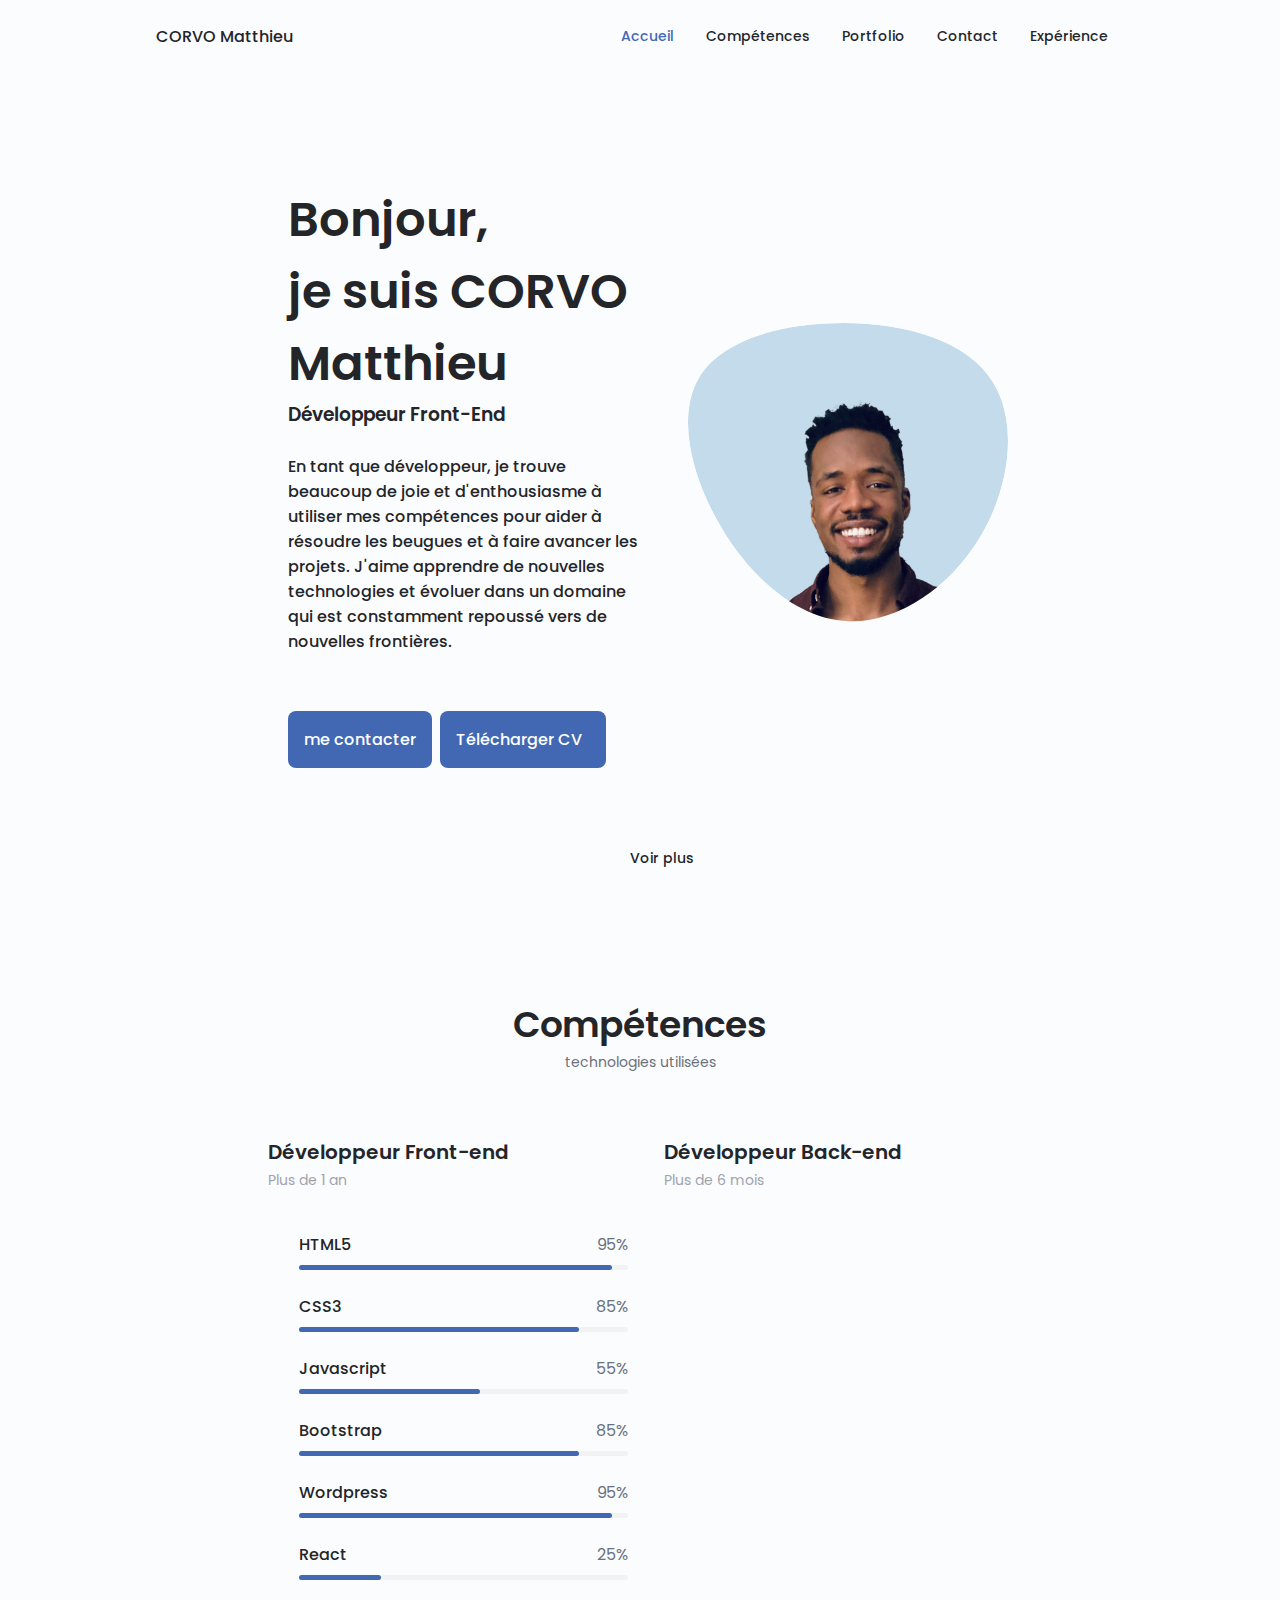
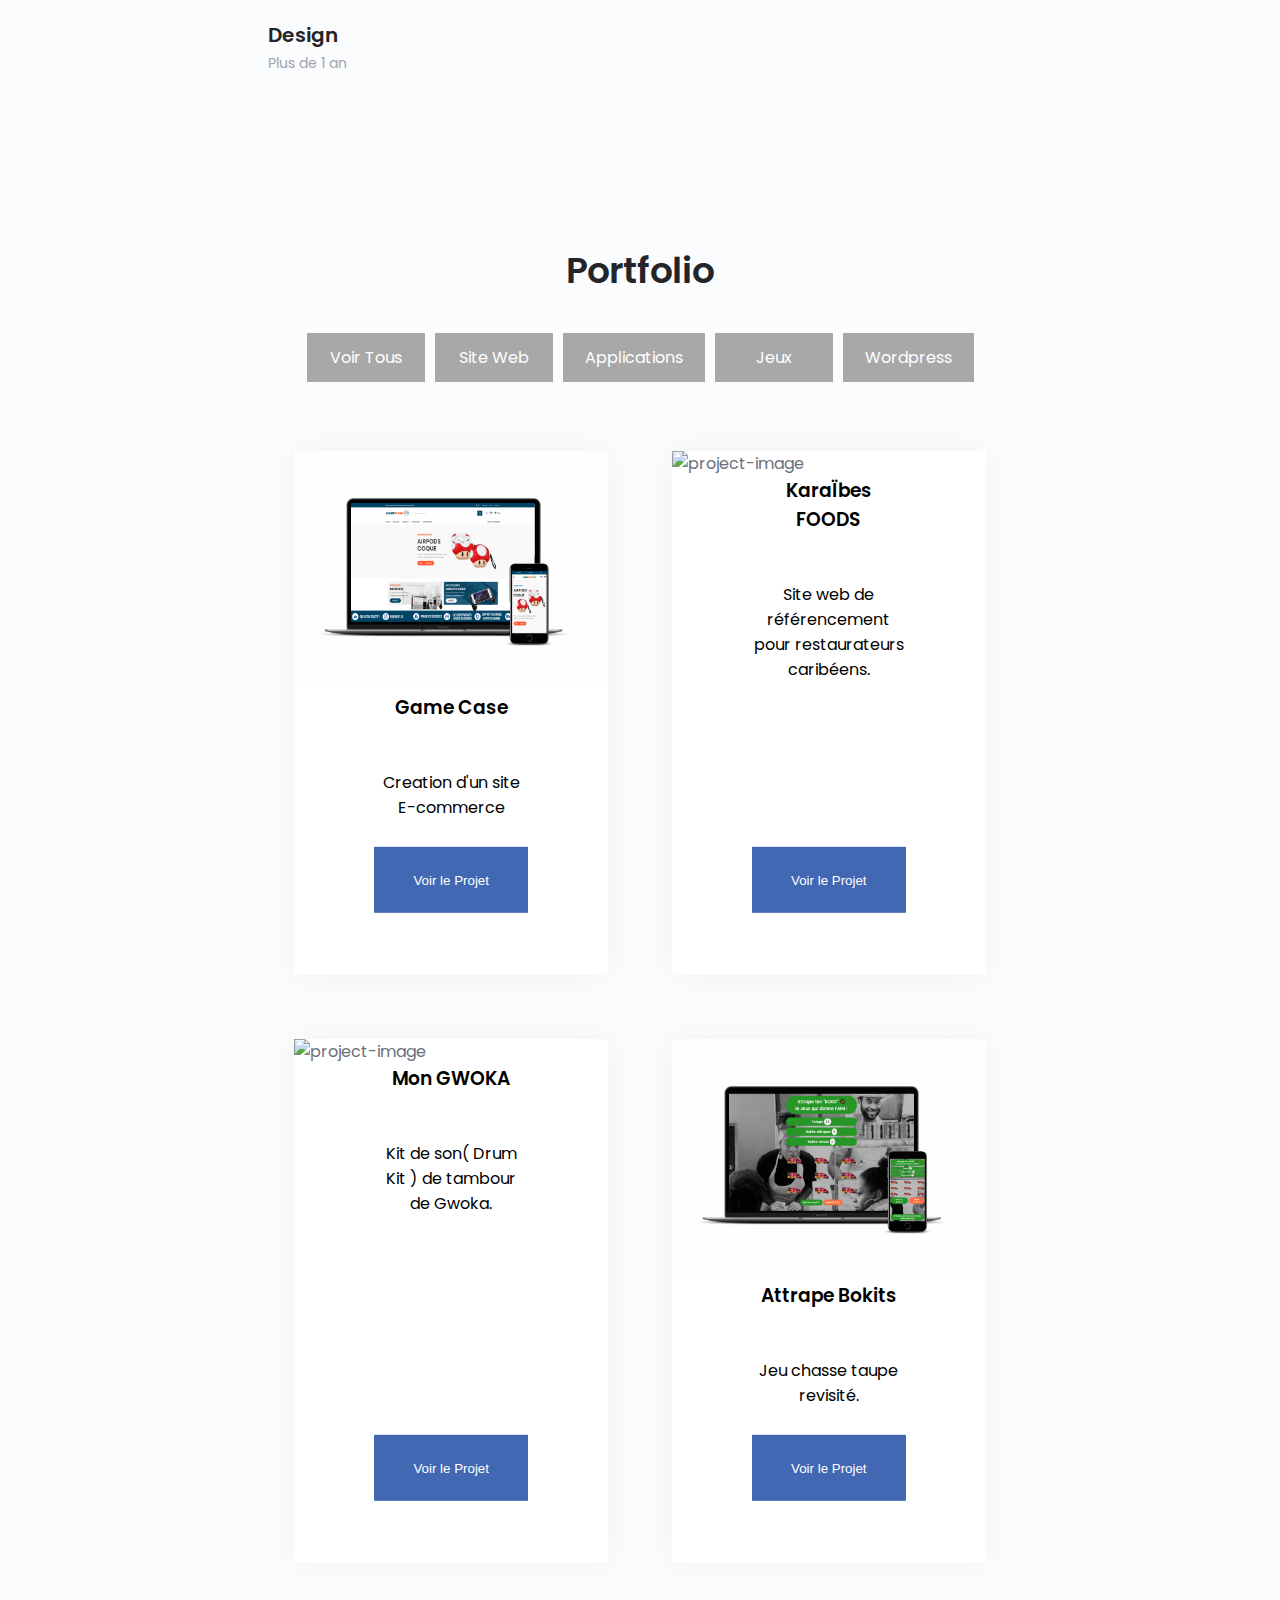
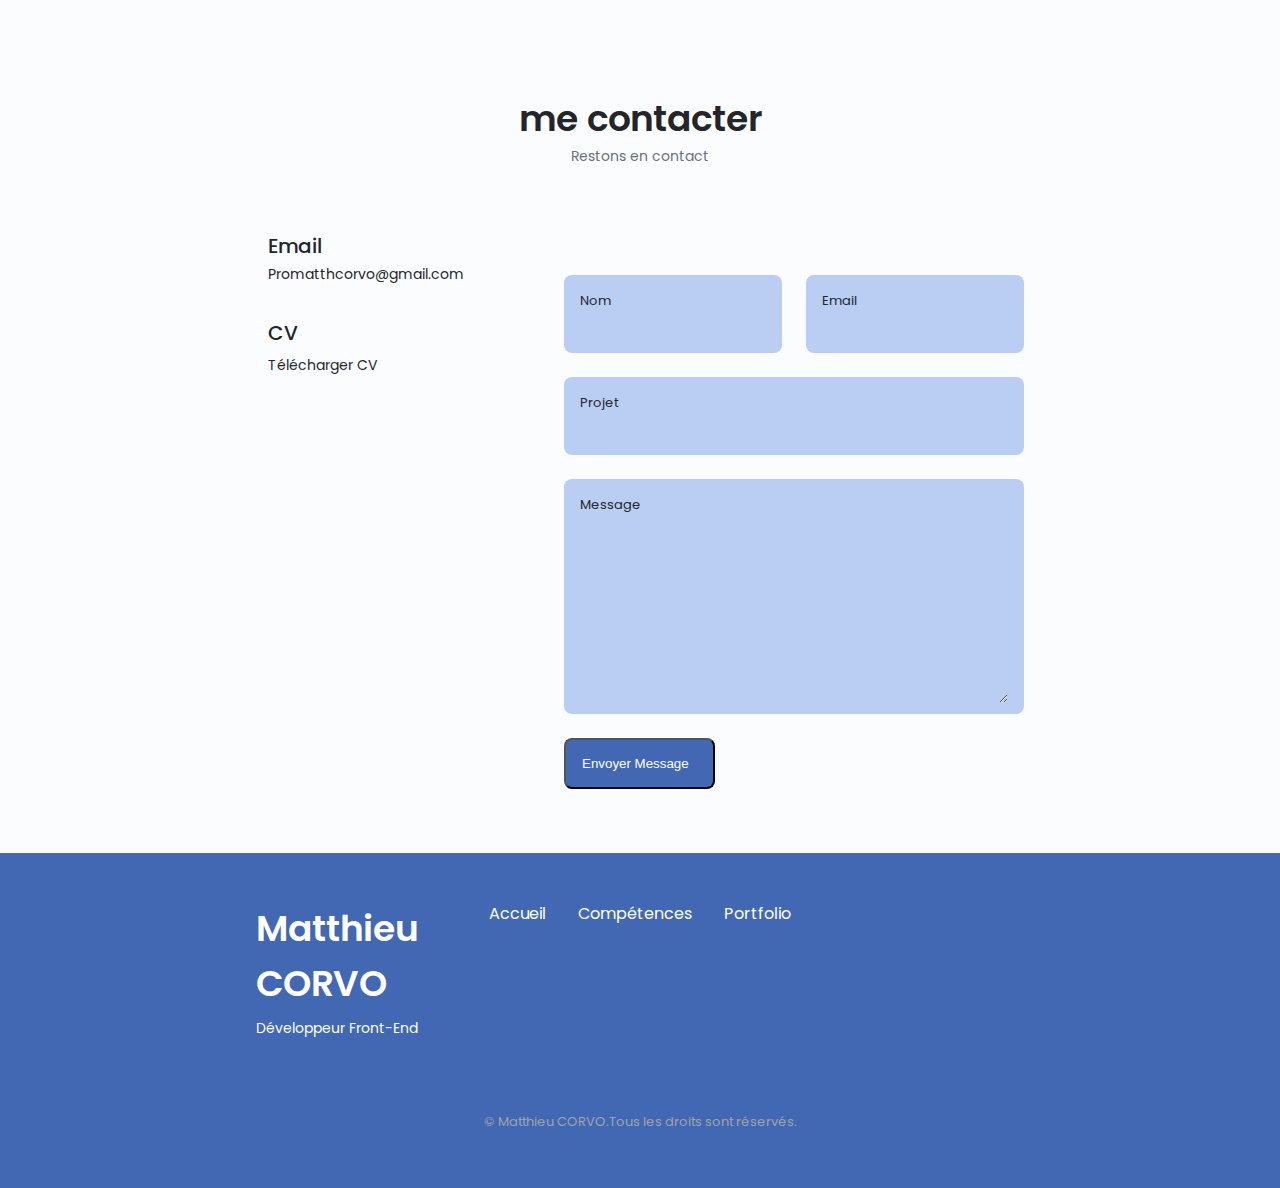
==== commit bfbc6b9b: "Update index.html" ====
--- a/index.html
+++ b/index.html
@@ -83,7 +83,7 @@
                            <a href="https://www.linkedin.com/in/corvomatthieu/" target="_blank" class="home_social-icon"><i class="uil uil-linkedin-alt"></i></a>        
                             <a href="https://github.com/matthCorvo" target="_blank" class="home_social-icon"><i class="uil uil-github-alt"></i></a>
                            <a href="https://twitter.com/CodeMatth" target="_blank" class="home_social-icon"><i class="uil uil-twitter-alt"></i></a>
-
+ <a href="https://codesandbox.io/u/matthCorvo" target="__blank" class="home_social-icon"  >  <i class="fab fa-codepen"></i> </a>
                        </div>
                        
                        <div class="home_img">
@@ -748,4 +748,4 @@
         <!--==================== MAIN JS ====================-->
         <script src="assets/js/main.js"></script>
     </body>
-</html>+</html>
--- a/assets/css/styles.css
+++ b/assets/css/styles.css
@@ -1,1230 +1,1242 @@
-/*==================== GOOGLE FONTS ====================*/
-
-@import url('https://fonts.googleapis.com/css2?family=Poppins:wght@400;500;600&display=swap');
-/*==================== VARIABLES CSS ====================*/
-/*« rem » permet de définir une valeur constante tout le long du document égale à la taille de la police de l’élément racine.*/
-:root {
-    --header-height:3rem ;
-
-    /*========== Couleurs ==========*/
-    --hue-color: 220 ; /*Purple 250 - Green 142 - Blue 230 - Pink 340*/
-
-    /* HSL color mode https://www.w3schools.com/colors/colors_hsl.asp*/
-    --first-color: hsl(var(--hue-color), 46%, 48%)    ;
-    --first-color-second:hsl(var(--hue-color), 46%, 48%)    ;
-    --first-color-alt:hsl(var(--hue-color), 60%, 53%)    ;
-    --first-color-lighter:hsl(var(--hue-color), 92%, 59%)    ;
-    --title-color:hsl(var(--hue-color), 8%, 15%)  ;
-    --text-color: hsl(var(--hue-color), 8%, 45%) ;
-    --text-color-light: hsl(var(--hue-color), 8%, 65%);
-    --input-color:hsl(var(--hue-color), 70%, 84%);
-    --body-color: hsl(var(--hue-color), 60%, 99%);
-    --container-color: hsl(var(--hue-color), 8%, 65%);
-
-    /*========== Font and typography ==========*/
-    --body-font:'Poppins', sans-serif; 
-
-    /* .75rem = 12px, .813rem = 13px, .938rem = 15px, 1.125rem = 18px, 1.25rem = 20px, 1.5rem = 24px , 2rem=32px  */
-    --big-font-size: 2rem ;
-    --h1-font-size: 1.5rem ;
-    --h2-font-size:  1.25rem;
-    --h3-font-size: 1.125rem;
-    --normal-font-size: .938rem ;
-    --small-font-size: .813rem;
-    --smaller-font-size: .75rem;
-
-    /*========== Font weight ==========*/
-    --font-medium: 500 ;
-    --font-semi-bold: 600;
-
-    /*========== Margenes Bottom ==========*/
-    /* .25rem = 4px,  = 8px, .75rem = 12px,  1rem = 16px, 1.5rem = 24px, 2rem = 32px, 2.5rem = 40px, 3rem = 48px,*/
-    --mb-0-25: .25rem;
-    --mb-0-5: .5rem ;
-    --mb-0-75:.75rem ;
-    --mb-1: 1rem ;
-    --mb-1-5:1.5rem  ;
-    --mb-2: 2rem ;
-    --mb-2-5: 2.5rem;
-    --mb-3: 3rem;
-
-    /*========== z index ==========*/
-    --z-tooltip: 10;
-    --z-fixed: 100;
-    --z-modal: 1000;
-}
-
-/* Font size for large devices */
-@media screen and (min-width: 968px) {
-    :root {
-        --big-font-size: 3rem;
-        --h1-font-size: 2.25rem;
-        --h2-font-size: 1.5rem ;
-        --h3-font-size: 1.25rem ;
-        --normal-font-size: 1rem;
-        --small-font-size: .875rem;
-        --smaller-font-size: .813rem;
-    }
-}
-
-/*========== Variables Dark theme ==========*/
-body.dark-theme {
-  --first-color-second: hsl(var(--hue-color), 30%, 8%);
-
-  --title-color: hsl(var(--hue-color), 8%, 95%);
-  --text-color: hsl(var(--hue-color), 8%, 75%);
-
-  --input-color: hsl(var(--hue-color), 29%, 16%);
-  --body-color: hsl(var(--hue-color), 28%, 12%);
-  --container-color: hsl(var(--hue-color), 29%, 16%);
-  --scroll-bar-color: hsl(var(--hue-color), 12%, 48%);
-  --scroll-thumb-color: hsl(var(--hue-color), 12%, 36%);
-}
-
-/*========== Button Dark/Light ==========*/
-.nav_btns {
-  display: flex;
-  align-items: center;
-}
-.change-theme {
-  font-size: 1.25rem;
-  color: var(--title-color);
-  margin-right: var(--mb-1);
-  cursor: pointer;
-}
-.change-theme:hover {
-  color: var(--first-color);
-}
-
-/*==================== BASE ====================*/
-*{
-    box-sizing: border-box;
-    padding:0;
-    margin:0;
-}
-
-html{
-    scroll-behavior: smooth;
-}
-
-body {
-    margin:0 0 var(--header-height) 0;
-    font-family: var(--body-font);
-    font-size: var(--normal-font-size);
-    background-color: var(--body-color);
-    color: var(--text-color);
-}
-
-h1,h2,h3,h4{
-    color: var(--title-color);
-    font-weight: var(--font-semi-bold);  
-}
-
-ul {
-    list-style: none;
-}
-
-a{
-    text-decoration: none;
-}
-
-img{
-    max-width:100%;
-    height:auto;
-}
-/*==================== REUSABLE CSS CLASSES ====================*/
-.section{
-    padding: 2rem 0 4rem;
-}
-
-.section_title{
-    font-size: var(--h1-font-size);
-}
-
-.section_subtitle{
-    display: block;
-    font-size: var(--small-font-size);
-    margin-bottom:var(--mb-3);
-}
-
-.section_title,
-.section_subtitle{
-    text-align: center;
-}
-/*==================== LAYOUT ====================*/
-.container{
-    max-width:768px;
-    margin-left: var(--mb-1-5);
-    margin-right: var(--mb-1-5);
-}
-
-.grid{
-    display:grid;
-    gap: 1.5rem;
-}
-
-.header{
-    width: 100%;
-    position:fixed;
-    bottom: 0;
-    left: 0;
-    z-index: var(--z-fixed);
-    background-color: var(--body-color);
-}
-/*==================== NAV ====================*/
-.nav{
-    max-width: 968px;
-    height:var(--header-height);
-    display: flex;
-    justify-content: space-between;
-    align-items: center;
-}
-
-.nav_logo,
-.nav-toggle{
-    color: var(--title-color);
-    font-weight:var(--font-medium);
-
-}
-
-.nav_logo:hover{
-    color: var(--first-color);
-}
-
-.nav-toggle{
-    font-size: 1.1rem;
-    cursor: pointer;
-}
-
-.nav-toggle:hover{
-    color: var(--first-color);
-}
-
-@media screen and (max-width: 767px){
-    .nav_menu {
-        position:fixed;
-        bottom: -100%;
-        left: 0;
-        width: 100%;
-        background-color:var(--body-color);
-        padding : 2rem 1.5rem 4rem;
-        box-shadow: 0 -1px 4px #00000026;
-        border-radius : 1.5rem 1.5rem 0 0 ;
-        transition : .3s;
-    }
-}
-
-
-.nav_list {
-    grid-template-columns: repeat(3, 1fr);
-    gap: 2rem;
-}
-
-.nav_link{
-    display:flex;
-    flex-direction:column;
-    align-items:center;
-    font-size: var(--small-font-size);
-    color: var(--title-color);
-    font-weight: var(--font-medium);
-    
-}
-
-.nav_link:hover{
-    color: var(--first-color)
-}
-
-.nav_icon{
-    font-size: 1.2rem;
-}
-.nav_icon1{
-    font-size: 1.5rem;
-}
-.nav_close{
-    position: absolute;
-    right: 1.3rem;
-    bottom: .5rem;
-    font-size: 1.5rem;
-    cursor: pointer;
-    color: var(--first-color);
-
-}
-
-.nav_close:hover{
-color: var(--first-color-alt);
-}
-/* Afficher le menu */
-
-.show-menu{
-    bottom: 0;
-}
-
-/* Active link */
-.active-link {
-  color: var(--first-color);
-}
-/* Change background header */
-.scroll-header {
-  box-shadow: 0 -1px 4px rgba(0, 0, 0, 0.15);
-}
-
-/*==================== HOME ====================*/
-.home_container{
-    gap:1rem;
-}
-
-.home_content{
-grid-template-columns: .5fr 3fr;
-padding-top: 3.5rem;
-align-items:center;
-}
-
-.home_social{
-    display: grid;
-    grid-template-columns:max-content;
-    row-gap: 1rem;
-}
-
-.home_social-icon{
-    font-size: 1.25rem;
-    color: var(--first-color);
-}
-
-.home_social-icon:hover{
-    color: var(--first-color-alt);
-}
-
-.home_blob{
-    width:200px;
-    fill: #c4dbeb;
-}
-
-.home_blob-img{
-    width: 200px;
-}
-
-.home_data{
-    grid-column: 1/3;
-}
-
-.home_title{
-font-size: var(--big-font-size);
-}
-
-.home_subtitle{
-    font-size: var(--h3-font-size);
-    color: var(--text-color);
-    font-weight: var(--font-medium);
-    margin-bottom:var(--mb-0-75);
-}
-
-.home_description{
-    margin-bottom:var(--mb-2);
-      font-weight: var(--font-medium);
-      color: var(--title-color);
-
-}
-
-.home_scroll{
-   display:none; 
-
-}
-
-.home_scroll-button{
-color: var(--first-color);
-transition: .3s;
-}
-
-.home_scroll-button:hover{
-   transform: translateY(0.25rem);
-    }
-
-.home_scroll-mouse{
-    font-size: 2rem ;
-}
-
-.home_scroll-name{
-    font-size: var(--small-font-size) ;
-    color: var(--title-color);
-    font-weight: var(--font-medium);
-    margin-right: var(--mb-0-25);
-}
-
-.home_scroll-arrow{
-    font-size:1.25rem;
-}
-/*==================== BUTTONS ====================*/
-.about_buttons{display: flex;
-  justify-content: space-between;}
-
-.button{
-    display:inline-block;
-    background-color: var(--first-color);
-    color: #fff;
-    padding: 1rem;
-    border-radius: .5rem;
-    font-weight: var(--font-medium);
-}
-
-.button:hover{
-    background-color: var(--first-color-alt) ;
-}
-
-.button_icon{
-    font-size: 1.25rem;
-    margin-left: var(--mb-0-5);
-    transition: .3s;
-}
-
-.button--flex{
-    display: inline-flex;
-    align-items: center;
-}
-/*==================== ABOUT ====================*/
-.about_img{
-    width: 200px;
-    border-radius: .5rem;
-    justify-self: center;
-    align-self: center;
-}
-
-.about_description{
-    text-align: center;
-    margin-bottom: var(--mb-2-5);
-}
-
-.about_info{
-    display:flex;
-    justify-content:space-evenly;
-    margin-bottom: var(--mb-2-5);
-}
-
-.about_info-title{
-    font-size: var(--h2-font-size) ;
-    font-weight: var(--font-semi-bold);
-    color: var(--title-color);
-}
-
-.about_info-name{
-    font-size: var(--small-font-size);
-    
-}
-
-.about_info-title,
-.about_info-name{
-    display: block;
-    text-align: center;
-}
-
-.about__buttons {
-    display: flex;
-    justify-content: center;
-  }
-/*==================== SKILLS ====================*/
-
-.skills_container {
-    row-gap: 0;
-  }
-  
-  .skills_header {
-    display: flex;
-    align-items: center;
-    margin-bottom: var(--mb-2-5);
-    cursor: pointer;
-  }
-  
-  .skills_icon,
-  .skills_arrow {
-    font-size: 2rem;
-    color: var(--first-color);
-  }
-  .skills_icon {
-    margin-right: var(--mb-0-75);
-  }
-  .skills_title {
-    font-size: var(--h3-font-size);
-  }
-  .skills_subtitle {
-    font-size: var(--small-font-size);
-    color: var(--text-color-light);
-  }
-  .skills_arrow {
-    margin-left: auto;
-    transition: 0.4s;
-  }
-  .skills_list {
-    padding-left: 2.7rem;
-    row-gap: 1.5rem;
-  }
-  .skills_titles {
-    display: flex;
-    justify-content: space-between;
-    margin-bottom: var(--mb-0-5);
-  }
-  
-  .skills_name {
-    font-size: var(--normal-font-size);
-    font-weight: var(--font-medium);
-  }
-  
-  .skills_bar,
-  .skills_percentage {
-    height: 5px;
-    border-radius: 0.25rem;
-  }
-  .skills_bar {
-    background-color: rgba(240, 240, 240, 0.856);
-  }
-  .skills_percentage {
-    display: block;
-    background-color: var(--first-color);
-  }
-  
-  .skills_html {
-    width: 95%;
-  }
-  .skills_css {
-    width: 85%;
-  }
-  .skills_js {
-    width: 55%;
-  }
-
-  .skills_bt{
-    width: 85%;
-  }
-
-  .skills_wp{
-    width: 95%;
-  }
-  
-  .skills_react {
-    width: 25%;
-  }
-
-  .skills_nodejs {
-    width: 5%;
-  }
-  
-  .skills_php {
-    width: 30%;
-  }
-  .skills_Sy {
-    width: 20%;
-  }
-
-  .skills_fg {
-    width: 5%;
-  }
-  
-  .skills_ph {
-    width: 25%;
-  }
-  .skills_gp {
-    width: 40%;
-  }
- 
-  .skills_close .skills_list {
-    height: 0;
-    overflow: hidden;
-  }
-  .skills_open .skills_list {
-    height: max-content;
-    margin-bottom: var(--mb-2-5);
-  }
-  .skills_open .skills_arrow {
-    transform: rotate(-180deg);
-  }
-
-/*==================== PORTFOLIO ====================*/
-
-.portfolio_container {
-    overflow: initial;
-  }
-  .portfolio_content {
-    padding: 0 1.5rem;
-  }
-
-  .category-head{
-    margin: 30px 0;
-  }
-  .category-head ul{
-    list-style-type: none;
-    display: flex;
-    flex-wrap: wrap;
-    justify-content: center;
-  }
-  .category-title{
-    flex: 0 0 calc(16.6667% - 10px);
-    display: flex;
-    justify-content:center;
-    background: #a8a8a8;
-    padding: 12px;
-    color: #fff;
-    margin: 5px;
-    cursor: pointer;
-    transition: all 0.4s ease;
-  }
-  .category-title:hover{
-    opacity: 0.7;
-  }
-  .category-title li{
-    padding: 0 10px;
-  }
-  .category-title span{
-    color: #222;
-  }
-  .filter-menu{
-    margin-bottom: 20px;
-  }
-  .filter-menu li{
-    display: inline-block;
-    padding: 10px 18px;
-    background: #eb4d4b;
-    color: #fff;
-    cursor: pointer;
-  }
-  .filter-menu li:hover,
-  .filter-menu li.current{
-    background: #ff7979;
-  }
-  
-  
-  
-  
-  .projects {
-    margin-top: 4rem;
-  }
-  
-  .projects .container {
-    max-width: 120rem;
-    width: 90%;
-    margin: auto;
-    display: grid;
-    grid-template-columns: 1fr 1fr;
-    grid-gap: 4rem;
-  }
-  
-  .projects .project {
-    background: #fff;
-    box-shadow: 0 0 2rem rgba(150, 150, 150, 0.1);
-    border-radius: 0px;
-    position: relative;
-  }
-  
-  .projects .project .project-actions {
-    position: absolute;
-    left: 0;
-    top: 100%;
-    transform: translateY(-100%);
-    width: 100%;
-    padding: 5rem 5rem;
-  }
-  
-  .projects .project .project-actions .project-btn {
-   
-    margin-bottom: -10px;
-    width: 100%;
-    height: unset;
-    line-height: unset;
-    padding: 1.6rem;
-    color: #fff;
-    background: var(--first-color);
-    border: none;
-  }
-  
-  .btn .project-btn:hover {
-    background: var(--first-color-alt);
-  }
-
-  .projects .project .project-img-cont {
-    width: 100%;
-  }
-  
-  
-
-
-
-  .projects .project .project-title {
-    margin-top: 0;
-    margin-bottom: 3rem;
-    text-align: center;
-    padding: 0 5rem;
-    color: black;
-  }
-  
-  .projects .project .project-desc {
-    margin-bottom: 155px;
-    text-align: center;
-    padding: 0 5rem;
-    color: black;
-
-  }
-  
-  .projects .project .project-img-cont img {
-    width: 100%;
-  }
-  
-.category-name{
-    position: absolute;
-    top: 3px;
-    left: 10px;
-    text-transform: uppercase;
-    font-size: 13px;
-    padding: 4px 10px;
-    border-radius: 2px;
-  }
-  
-  
-  @media only screen and (max-width: 800px) {
-  
-    .projects .container {
-      grid-template-columns: 1fr;
-      grid-gap: 3rem;
-    }
-   
-    .projects .project .project-title {
-      margin-bottom: 2.5rem;
-      padding: 0 4rem;
-    }
-  
-    .projects .project .project-actions {
-      padding: 4rem 4rem;
-    }
-    .projects .project .project-desc {
-      margin-bottom: 125px;
-      padding: 0 4rem;
-    }
-  }
-  
-
-
-/*==================== POP UP ====================*/
-
-.services_modal-close {
-  position: absolute;
-  top: 1rem;
-  right: 1rem;
-  font-size: 2.5rem;
-  color: var(--first-color-lighter);
-  cursor: pointer;
-  position: fixed;
-  z-index: var(--z-modal);
-
-}
-
-
-.services_modal {
-  position: fixed;
-  top: 0;
-  left: 0;
-  right: 0;
-  bottom: 0;
-  background-color: rgba(0, 0, 0, 0.5);
-  display: flex;
-  align-items: center;
-  justify-content: center;
-  padding: 0 1rem;
-  z-index: var(--z-modal);
-  opacity: 0;
-  visibility: hidden;
-  transition: 0.3s;  
-
-}
-
-.modal-content {
-  position: relative;
-  background-color: var(--body-color);
-  padding: 1.5rem;
-  border-radius: 0.5rem;
-  max-height: 95vh;
-  overflow: scroll;
-  overflow-x: hidden;
-}
-
-.modal-services {
-  row-gap: 1rem;
-}
-.modal-service {
-  display: flex;
-}
-.services_modal-title {
-  font-size: var(--h3-font-size);
-  font-weight: var(--font-medium);
-  margin-bottom: var(--mb-1-5);
-}
-
-.view-project {
-  padding: 20px;
-}
-.video-preview {
-  width: 100%;
-  object-fit: contain;
-}
-.view-project-content {
-  padding-top: 20px;
-}
-.modal-title {
-  margin-bottom: 0;
-  line-height: 1.5;
-}
-.modal-title h2 {
-  font-size: 24px;
-  margin-bottom: 8px;
-}
-.view-project p {
-  font-size: 14px;
-  font-weight: normal;
-  line-height: 27px;
-  color: #666;
-  margin-bottom: 15px;
-}
-
-.view-project  ul {
-  margin: 0px;
-  padding: 0px;
-}
-.project-info-list li {
-  position: relative;
-  padding: 15px 0;
-  margin: 0 0 4px 0;
-  border-bottom: 1px solid rgba(0, 0, 0, 0.1);
-  color: #444;
-  font-weight: 600;
-  font-size: 13px;
-}
-
-.text-uppercase {
-  text-transform: uppercase!important;
-}
-
-.project-info-list li:last-child {
-  border-bottom: none;
-}
-.project-info-list li span {
-  margin-bottom: 2px;
-  display: block;
-  font-size: 12px;
-  color: #666;
-  font-weight: 400;
-}
-
-.project-info-list a {
-  color: rgb(26, 98, 202);
-}
-
-.modal-dialog {
-  max-width: 550px;
-  margin: 1.75rem auto;
-  border-radius: 2px;
-}
-
-@media (min-width: 576px){
-.modal-dialog {
-  max-width: 500px;
-  margin: 1.75rem auto;
-}}
-.modal-content {
-  border-radius: 2px;
-}
-
-.modal-content {
-  position: relative;
-  
-  display: flex;
- 
-  flex-direction: column;
-  width: 100%;
-  pointer-events: auto;
-  background-color: #fff;
-  background-clip: padding-box;
-  border: 1px solid rgba(0,0,0,.2);
-  border-radius: .3rem;
-  outline: 0;
-}
-
-
-
-
-
-
-
-
-
-
-
-
-/* Active Modal */
-.active-modal {
-  opacity: 1;
-  visibility: visible;
-}
-
-
-
-/*==================== CONTACT ME ====================*/
-
-.contact_container {
-  row-gap: 3rem;
-}
-.contact_information {
-  display: flex;
-  margin-bottom: var(--mb-2);
-}
-.contact_icon {
-  font-size: 2rem;
-  color: var(--first-color);
-  margin-right: var(--mb-0-75);
-}
-.contact_title {
-  font-size: var(--h3-font-size);
-  font-weight: var(--font-medium);
-}
-.contact_subtitle {
-  font-size: var(--small-font-size);
-
-}
-.contact_subtitle a{
-  color: var(--title-color)
-}
-.contact_content {
-  background-color: var(--input-color);
-  border-radius: 0.5rem;
-  padding: 0.75rem 1rem 0.25rem;
-}
-.contact_input {
-  width: 100%;
-  background-color: var(--input-color);
-  color: var(--text-color);
-  font-family: var(--body-color);
-  font-size: var(--normal-font-size);
-  border: none;
-  outline: none;
-  padding: 0.25rem 0.5rem 0.5rem 0;
-}
-.contact_label {
-  font-size: var(--smaller-font-size);
-  color: var(--title-color);
-}
-#error_message{
-  margin-bottom: 20px;
-  background: #fe8b8e;
-  padding: 0px;
-  text-align: center;
-  font-size: 14px;
-  transition: all 0.5s ease;
-}
-/*==================== FOOTER ====================*/
-
-.footer {
-  padding-top: 2rem;
-}
-.footer_container {
-  row-gap: 3.5rem;
-}
-.footer_bg {
-  background-color: var(--first-color-second);
-  padding: 2rem 0 3rem;
-}
-
-.footer_title {
-  font-size: var(--h1-font-size);
-  margin-bottom: var(--mb-0-25)
-}
-
-.footer_subtitle {
-  font-size: var(--small-font-size);
-}
-.footer_links {
-  display: flex;
-  flex-direction: column;
-  row-gap: 1.5rem;
-}
-
-
-.footer_social {
-  font-size: 1.25rem;
-  margin-right: var(--mb-1-5);
-}
-
-.footer_copy {
-  font-size: var(--smaller-font-size);
-  text-align: center;
-  color: var(--text-color-light);
-  margin-top: var(--mb-3);
-}
-.footer_title,
-.footer_subtitle,
-.footer_link,
-.footer_social {
-  color: #fff;
-}
-
-/*========== SCROLL UP ==========*/
-.scrollup {
-  position: fixed;
-  right: 1rem;
-  bottom: -20%;
-  background-color: var(--first-color);
-  opacity: 0.8;
-  padding: 0 0.3rem;
-  border-radius: 0.4rem;
-  z-index: var(--z-tooltip);
-  transition: 0.4s;
-}
-.scrollup:hover {
-  background-color: var(--first-color-alt);
-}
-.scrollup_icon {
-  font-size: 1.5rem;
-  color: #fff;
-}
-/* Afficher le défilement */
-.show-scroll {
-  bottom: 5rem;
-}
-/*========== SCROLL Bar ==========*/
-::-webkit-scrollbar {
-  width: 0.6rem;
-  background-color: var(--scroll-bar-color);
-  border-radius: 0.5rem;
-}
-::-webkit-scrollbar-thumb {
-  background-color: var(--scroll-thumb-color);
-  border-radius: 0.5rem;
-}
-::-webkit-scrollbar-thumb:hover {
-  background-color: var(--text-color-light);
-}
-
-/*==================== MEDIA QUERIES ====================*/
-/* For small devices */
-@media screen and (max-width: 350px) {
-  .container {
-    margin-left: var(--mb-1);
-    margin-right: var(--mb-1);
-  }
-  .nav_menu {
-    padding: 2rem 0.25rem 4rem;
-  }
-  .nav_list {
-    column-gap: 0;
-  }
-  .home_content {
-    grid-template-columns: 0.25fr 3fr;
-  }
-  .home_blob {
-    width: 180px;
-  }
-  .skills_title {
-    font-size: var(--normal-font-size);
-  }
-  .qualification_data {
-    gap: 0.5rem;
-  }
-  .services_container {
-    grid-template-columns: max-content;
-    justify-content: center;
-  }
-  .services_content {
-    padding-right: 3.5rem;
-  }
-  .services_modal {
-    padding: 0 0.5rem;
-  }
-  .project_img {
-    width: 200px;
-  }
-}
-/* For medium devices */
-@media screen and (min-width: 568px) {
-  .home_content {
-    grid-template-columns: max-content 1fr 1fr;
-  }
-  .home_data {
-    grid-column: initial;
-  }
-  .home_img {
-    order: 1;
-    justify-self: center;
-  }
-  .about_container,
-  .skills_container,
-  .portfolio_content,
-  .project_container,
-  .footer_container,
-  .contact_container {
-    grid-template-columns: repeat(2, 1fr);
-  }
-
-  .qualification_sections {
-    display: grid;
-    grid-template-columns: 0.6fr;
-    justify-content: center;
-  }
-}
-
-@media screen and (min-width: 768px) {
-  .container {
-    margin-left: auto;
-    margin-right: auto;
-  }
-  body {
-    margin: 0;
-  }
-  .section {
-    padding: 6rem 0 2rem;
-  }
-  .section_subtitle {
-    margin-bottom: 4rem;
-  }
-
-  .header {
-    top: 0;
-    bottom: initial;
-  }
-  .header,
-  .main,
-  .footer_container {
-    padding: 0 1rem;
-  }
-  .nav {
-    height: calc(var(--header-height) + 1.5rem);
-    column-gap: 1rem;
-  }
-  .nav_icon,
-  .nav_close,
-  .nav_toggle {
-    display: none;
-  }
-  .nav_list {
-    display: flex;
-    column-gap: 2rem;
-  }
-  .nav_menu {
-    margin-left: auto;
-  }
-  .change-theme {
-    margin: 0;
-  }
-
-  .home_container {
-    row-gap: 5rem;
-  }
-  .home_content {
-    padding-top: 5.5rem;
-    column-gap: 2rem;
-  }
-
-  .home_blob {
-    width: 270px;
-  }
-  .home_scroll {
-    display: block;
-display: flex;
-justify-content: center;  }
-  .home_scroll-button {
-    margin-left: 3rem;
-  }
-  .about_container {
-    column-gap: 5rem;
-  }
-  .about_img {
-    width: 350px;
-  }
-  .about_description {
-    text-align: initial;
-  }
-  .about_info {
-    justify-content: space-between;
-  }
-  .about_buttons {
-    justify-content: initial;
-  }
-  .services_container {
-    grid-template-columns: repeat(3, 218px);
-    justify-content: center;
-  }
-  .services_icon {
-    font-size: 2rem;
-  }
-  .services_content {
-    padding: 6rem 0 2rem 2.5rem;
-  }
-  .services_modal-content {
-    width: 450px;
-  }
-  .portfolio_img {
-    width: 320px;
-  }
-  .portfolio_content {
-    align-items: center;
-  }
-  .project {
-    text-align: initial;
-  }
-  .project_bg {
-    background: none;
-  }
-  .project_container {
-    background-color: var(--first-color-second);
-    border-radius: 1rem;
-    padding: 3rem 2.5rem 0;
-    grid-template-columns: 1fr max-content;
-    column-gap: 3rem;
-  }
-  .project_data {
-    margin-top: 10rem;
-  }
-  .project_img {
-    margin-right: -5rem;
-    width: 100%;
-  }
-  .footer_container {
-    grid-template-columns: repeat(3, 1fr);
-    padding: 0;
-  }
-  .footer_bg {
-    padding: 3rem 0 3.5rem;
-  }
-  .footer_links {
-    flex-direction: row;
-    column-gap: 2rem;
-  }
-  .footer_socials {
-    justify-self: flex-end;
-    margin-right: -1rem;
-  }
-  .footer_copy {
-    margin-top: 4.5rem;
-  }
-}
-/* For large devices */
-
-@media screen and (min-width: 1024px) {
-  .header,
-  .main,
-  .footer_container {
-    padding: 0;
-  }
-  .home_blob {
-    width: 320px;
-  }
-  .home_social {
-    transform: translateX(-6rem);
-  }
-
-  .portfolio_container {
-    column-gap: 5rem;
-  }
-
-  .contact_form {
-    width: 460px;
-  }
-  .contact_inputs {
-    grid-template-columns: repeat(2, 1fr);
-  }
-  .qualification_active[data-content] {
-    text-align: center;
-  }
+/*==================== GOOGLE FONTS ====================*/
+
+@import url('https://fonts.googleapis.com/css2?family=Poppins:wght@400;500;600&display=swap');
+/*==================== VARIABLES CSS ====================*/
+/*« rem » permet de définir une valeur constante tout le long du document égale à la taille de la police de l’élément racine.*/
+:root {
+    --header-height:3rem ;
+
+    /*========== Couleurs ==========*/
+    --hue-color: 220 ; /*Purple 250 - Green 142 - Blue 230 - Pink 340*/
+
+    /* HSL color mode https://www.w3schools.com/colors/colors_hsl.asp*/
+    --first-color: hsl(var(--hue-color), 46%, 48%)    ;
+    --first-color-second:hsl(var(--hue-color), 46%, 48%)    ;
+    --first-color-alt:hsl(var(--hue-color), 60%, 53%)    ;
+    --first-color-lighter:hsl(var(--hue-color), 92%, 59%)    ;
+    --title-color:hsl(var(--hue-color), 8%, 15%)  ;
+    --text-color: hsl(var(--hue-color), 8%, 45%) ;
+    --text-color-light: hsl(var(--hue-color), 8%, 65%);
+    --input-color:hsl(var(--hue-color), 70%, 84%);
+    --body-color: hsl(var(--hue-color), 60%, 99%);
+    --container-color: hsl(var(--hue-color), 8%, 65%);
+
+    /*========== Font and typography ==========*/
+    --body-font:'Poppins', sans-serif; 
+
+    /* .75rem = 12px, .813rem = 13px, .938rem = 15px, 1.125rem = 18px, 1.25rem = 20px, 1.5rem = 24px , 2rem=32px  */
+    --big-font-size: 2rem ;
+    --h1-font-size: 1.5rem ;
+    --h2-font-size:  1.25rem;
+    --h3-font-size: 1.125rem;
+    --normal-font-size: .938rem ;
+    --small-font-size: .813rem;
+    --smaller-font-size: .75rem;
+
+    /*========== Font weight ==========*/
+    --font-medium: 500 ;
+    --font-semi-bold: 600;
+
+    /*========== Margenes Bottom ==========*/
+    /* .25rem = 4px,  = 8px, .75rem = 12px,  1rem = 16px, 1.5rem = 24px, 2rem = 32px, 2.5rem = 40px, 3rem = 48px,*/
+    --mb-0-25: .25rem;
+    --mb-0-5: .5rem ;
+    --mb-0-75:.75rem ;
+    --mb-1: 1rem ;
+    --mb-1-5:1.5rem  ;
+    --mb-2: 2rem ;
+    --mb-2-5: 2.5rem;
+    --mb-3: 3rem;
+
+    /*========== z index ==========*/
+    --z-tooltip: 10;
+    --z-fixed: 100;
+    --z-modal: 1000;
+}
+
+/* Font size for large devices */
+@media screen and (min-width: 968px) {
+    :root {
+        --big-font-size: 3rem;
+        --h1-font-size: 2.25rem;
+        --h2-font-size: 1.5rem ;
+        --h3-font-size: 1.25rem ;
+        --normal-font-size: 1rem;
+        --small-font-size: .875rem;
+        --smaller-font-size: .813rem;
+    }
+}
+
+/*========== Variables Dark theme ==========*/
+body.dark-theme {
+  --first-color-second: hsl(var(--hue-color), 30%, 8%);
+
+  --title-color: hsl(var(--hue-color), 8%, 95%);
+  --text-color: hsl(var(--hue-color), 8%, 75%);
+
+  --input-color: hsl(var(--hue-color), 29%, 16%);
+  --body-color: hsl(var(--hue-color), 28%, 12%);
+  --container-color: hsl(var(--hue-color), 29%, 16%);
+  --scroll-bar-color: hsl(var(--hue-color), 12%, 48%);
+  --scroll-thumb-color: hsl(var(--hue-color), 12%, 36%);
+}
+
+/*========== Button Dark/Light ==========*/
+.nav_btns {
+  display: flex;
+  align-items: center;
+}
+.change-theme {
+  font-size: 1.25rem;
+  color: var(--title-color);
+  margin-right: var(--mb-1);
+  cursor: pointer;
+}
+.change-theme:hover {
+  color: var(--first-color);
+}
+
+/*==================== BASE ====================*/
+*{
+    box-sizing: border-box;
+    padding:0;
+    margin:0;
+}
+
+html{
+    scroll-behavior: smooth;
+}
+
+body {
+    margin:0 0 var(--header-height) 0;
+    font-family: var(--body-font);
+    font-size: var(--normal-font-size);
+    background-color: var(--body-color);
+    color: var(--text-color);
+}
+
+h1,h2,h3,h4{
+    color: var(--title-color);
+    font-weight: var(--font-semi-bold);  
+}
+
+ul {
+    list-style: none;
+}
+
+a{
+    text-decoration: none;
+}
+
+img{
+    max-width:100%;
+    height:auto;
+}
+/*==================== REUSABLE CSS CLASSES ====================*/
+.section{
+    padding: 2rem 0 4rem;
+}
+
+.section_title{
+    font-size: var(--h1-font-size);
+}
+
+.section_subtitle{
+    display: block;
+    font-size: var(--small-font-size);
+    margin-bottom:var(--mb-3);
+}
+
+.section_title,
+.section_subtitle{
+    text-align: center;
+}
+/*==================== LAYOUT ====================*/
+.container{
+    max-width:768px;
+    margin-left: var(--mb-1-5);
+    margin-right: var(--mb-1-5);
+}
+
+.grid{
+    display:grid;
+    gap: 1.5rem;
+}
+
+.header{
+    width: 100%;
+    position:fixed;
+    bottom: 0;
+    left: 0;
+    z-index: var(--z-fixed);
+    background-color: var(--body-color);
+}
+/*==================== NAV ====================*/
+.nav{
+    max-width: 968px;
+    height:var(--header-height);
+    display: flex;
+    justify-content: space-between;
+    align-items: center;
+}
+
+.nav_logo,
+.nav-toggle{
+    color: var(--title-color);
+    font-weight:var(--font-medium);
+
+}
+
+.nav_logo:hover{
+    color: var(--first-color);
+}
+
+.nav-toggle{
+    font-size: 1.1rem;
+    cursor: pointer;
+}
+
+.nav-toggle:hover{
+    color: var(--first-color);
+}
+
+@media screen and (max-width: 767px){
+    .nav_menu {
+        position:fixed;
+        bottom: -100%;
+        left: 0;
+        width: 100%;
+        background-color:var(--body-color);
+        padding : 2rem 1.5rem 4rem;
+        box-shadow: 0 -1px 4px #00000026;
+        border-radius : 1.5rem 1.5rem 0 0 ;
+        transition : .3s;
+    }
+}
+
+
+.nav_list {
+    grid-template-columns: repeat(3, 1fr);
+    gap: 2rem;
+}
+
+.nav_link{
+    display:flex;
+    flex-direction:column;
+    align-items:center;
+    font-size: var(--small-font-size);
+    color: var(--title-color);
+    font-weight: var(--font-medium);
+    
+}
+
+.nav_link:hover{
+    color: var(--first-color)
+}
+
+.nav_icon{
+    font-size: 1.2rem;
+}
+.nav_icon1{
+    font-size: 1.5rem;
+}
+.nav_close{
+    position: absolute;
+    right: 1.3rem;
+    bottom: .5rem;
+    font-size: 1.5rem;
+    cursor: pointer;
+    color: var(--first-color);
+
+}
+
+.nav_close:hover{
+color: var(--first-color-alt);
+}
+/* Afficher le menu */
+
+.show-menu{
+    bottom: 0;
+}
+
+/* Active link */
+.active-link {
+  color: var(--first-color);
+}
+/* Change background header */
+.scroll-header {
+  box-shadow: 0 -1px 4px rgba(0, 0, 0, 0.15);
+}
+
+/*==================== HOME ====================*/
+.home_container{
+    gap:1rem;
+}
+
+.home_content{
+grid-template-columns: .5fr 3fr;
+padding-top: 3.5rem;
+align-items:center;
+}
+
+.home_social{
+    display: grid;
+    grid-template-columns:max-content;
+    row-gap: 1rem;
+}
+
+.home_social-icon{
+    font-size: 1.25rem;
+    color: var(--first-color);
+}
+
+.home_social-icon:hover{
+    color: var(--first-color-alt);
+}
+
+.home_blob{
+    width:200px;
+    fill: #c4dbeb;
+}
+
+.home_blob-img{
+    width: 200px;
+}
+
+.home_data{
+    grid-column: 1/3;
+}
+
+.home_title{
+font-size: var(--big-font-size);
+}
+
+.home_subtitle{
+    font-size: var(--h3-font-size);
+    color: var(--text-color);
+    font-weight: var(--font-medium);
+    margin-bottom:var(--mb-0-75);
+}
+
+.home_description{
+    margin-bottom:var(--mb-2);
+      font-weight: var(--font-medium);
+      color: var(--title-color);
+
+}
+
+.home_scroll{
+   display:none; 
+
+}
+
+.home_scroll-button{
+color: var(--first-color);
+transition: .3s;
+}
+
+.home_scroll-button:hover{
+   transform: translateY(0.25rem);
+    }
+
+.home_scroll-mouse{
+    font-size: 2rem ;
+}
+
+.home_scroll-name{
+    font-size: var(--small-font-size) ;
+    color: var(--title-color);
+    font-weight: var(--font-medium);
+    margin-right: var(--mb-0-25);
+}
+
+.home_scroll-arrow{
+    font-size:1.25rem;
+}
+/*==================== BUTTONS ====================*/
+.about_buttons{display: flex;
+  justify-content: space-between;}
+
+.button{
+    display:inline-block;
+    background-color: var(--first-color);
+    color: #fff;
+    padding: 1rem;
+    border-radius: .5rem;
+    font-weight: var(--font-medium);
+}
+
+.button:hover{
+    background-color: var(--first-color-alt) ;
+}
+
+.button_icon{
+    font-size: 1.25rem;
+    margin-left: var(--mb-0-5);
+    transition: .3s;
+}
+
+.button--flex{
+    display: inline-flex;
+    align-items: center;
+}
+/*==================== ABOUT ====================*/
+.about_img{
+    width: 200px;
+    border-radius: .5rem;
+    justify-self: center;
+    align-self: center;
+}
+
+.about_description{
+    text-align: center;
+    margin-bottom: var(--mb-2-5);
+}
+
+.about_info{
+    display:flex;
+    justify-content:space-evenly;
+    margin-bottom: var(--mb-2-5);
+}
+
+.about_info-title{
+    font-size: var(--h2-font-size) ;
+    font-weight: var(--font-semi-bold);
+    color: var(--title-color);
+}
+
+.about_info-name{
+    font-size: var(--small-font-size);
+    
+}
+
+.about_info-title,
+.about_info-name{
+    display: block;
+    text-align: center;
+}
+
+.about__buttons {
+    display: flex;
+    justify-content: center;
+  }
+/*==================== SKILLS ====================*/
+
+.skills_container {
+    row-gap: 0;
+  }
+  
+  .skills_header {
+    display: flex;
+    align-items: center;
+    margin-bottom: var(--mb-2-5);
+    cursor: pointer;
+  }
+  
+  .skills_icon,
+  .skills_arrow {
+    font-size: 2rem;
+    color: var(--first-color);
+  }
+  .skills_icon {
+    margin-right: var(--mb-0-75);
+  }
+  .skills_title {
+    font-size: var(--h3-font-size);
+  }
+  .skills_subtitle {
+    font-size: var(--small-font-size);
+    color: var(--text-color-light);
+  }
+  .skills_arrow {
+    margin-left: auto;
+    transition: 0.4s;
+  }
+  .skills_list {
+    padding-left: 2.7rem;
+    row-gap: 1.5rem;
+  }
+  .skills_titles {
+    display: flex;
+    justify-content: space-between;
+    margin-bottom: var(--mb-0-5);
+  }
+  
+  .skills_name {
+    font-size: var(--normal-font-size);
+    font-weight: var(--font-medium);
+  }
+  
+  .skills_bar,
+  .skills_percentage {
+    height: 5px;
+    border-radius: 0.25rem;
+  }
+  .skills_bar {
+    background-color: rgba(240, 240, 240, 0.856);
+  }
+  .skills_percentage {
+    display: block;
+    background-color: var(--first-color);
+  }
+  
+  .skills_html {
+    width: 95%;
+  }
+  .skills_css {
+    width: 85%;
+  }
+  .skills_js {
+    width: 55%;
+  }
+
+  .skills_bt{
+    width: 85%;
+  }
+
+  .skills_wp{
+    width: 95%;
+  }
+  
+  .skills_react {
+    width: 25%;
+  }
+
+  .skills_nodejs {
+    width: 5%;
+  }
+  
+  .skills_php {
+    width: 30%;
+  }
+  .skills_Sy {
+    width: 20%;
+  }
+
+  .skills_fg {
+    width: 5%;
+  }
+  
+  .skills_ph {
+    width: 25%;
+  }
+  .skills_gp {
+    width: 40%;
+  }
+ 
+  .skills_close .skills_list {
+    height: 0;
+    overflow: hidden;
+  }
+  .skills_open .skills_list {
+    height: max-content;
+    margin-bottom: var(--mb-2-5);
+  }
+  .skills_open .skills_arrow {
+    transform: rotate(-180deg);
+  }
+
+/*==================== PORTFOLIO ====================*/
+
+.portfolio_container {
+    overflow: initial;
+  }
+  .portfolio_content {
+    padding: 0 1.5rem;
+  }
+
+  .category-head{
+    margin: 30px 0;
+  }
+  .category-head ul{
+    list-style-type: none;
+    display: flex;
+    flex-wrap: wrap;
+    justify-content: center;
+  }
+  .category-title{
+    flex: 0 0 calc(16.6667% - 10px);
+    display: flex;
+    justify-content:center;
+    background: #a8a8a8;
+    padding: 12px;
+    color: #fff;
+    margin: 5px;
+    cursor: pointer;
+    transition: all 0.4s ease;
+  }
+  .category-title:hover{
+    opacity: 0.7;
+  }
+  .category-title li{
+    padding: 0 10px;
+  }
+  .category-title span{
+    color: #222;
+  }
+  .filter-menu{
+    margin-bottom: 20px;
+  }
+  .filter-menu li{
+    display: inline-block;
+    padding: 10px 18px;
+    background: #eb4d4b;
+    color: #fff;
+    cursor: pointer;
+  }
+  .filter-menu li:hover,
+  .filter-menu li.current{
+    background: #ff7979;
+  }
+  
+  
+  
+  
+  .projects {
+    margin-top: 4rem;
+  }
+  
+  .projects .container {
+    max-width: 120rem;
+    width: 90%;
+    margin: auto;
+    display: grid;
+    grid-template-columns: 1fr 1fr;
+    grid-gap: 4rem;
+  }
+  
+  .projects .project {
+    background: #fff;
+    box-shadow: 0 0 2rem rgba(150, 150, 150, 0.1);
+    border-radius: 0px;
+    position: relative;
+  }
+  
+  .projects .project .project-actions {
+    position: absolute;
+    left: 0;
+    top: 100%;
+    transform: translateY(-100%);
+    width: 100%;
+    padding: 5rem 5rem;
+  }
+  
+  .projects .project .project-actions .project-btn {
+   
+    margin-bottom: -10px;
+    width: 100%;
+    height: unset;
+    line-height: unset;
+    padding: 1.6rem;
+    color: #fff;
+    background: var(--first-color);
+    border: none;
+  }
+  
+  .btn .project-btn:hover {
+    background: var(--first-color-alt);
+  }
+
+  .projects .project .project-img-cont {
+    width: 100%;
+  }
+  
+  
+
+
+
+  .projects .project .project-title {
+    margin-top: 0;
+    margin-bottom: 3rem;
+    text-align: center;
+    padding: 0 5rem;
+    color: black;
+  }
+  
+  .projects .project .project-desc {
+    margin-bottom: 155px;
+    text-align: center;
+    padding: 0 5rem;
+    color: black;
+
+  }
+  
+  .projects .project .project-img-cont img {
+    width: 100%;
+  }
+  
+.category-name{
+    position: absolute;
+    top: 3px;
+    left: 10px;
+    text-transform: uppercase;
+    font-size: 13px;
+    padding: 4px 10px;
+    border-radius: 2px;
+  }
+  
+  
+  @media only screen and (max-width: 800px) {
+  
+    .projects .container {
+      grid-template-columns: 1fr;
+      grid-gap: 3rem;
+    }
+   
+    .projects .project .project-title {
+      margin-bottom: 2.5rem;
+      padding: 0 4rem;
+    }
+  
+    .projects .project .project-actions {
+      padding: 4rem 4rem;
+    }
+    .projects .project .project-desc {
+      margin-bottom: 125px;
+      padding: 0 4rem;
+    }
+  }
+  
+
+
+/*==================== POP UP ====================*/
+
+.services_modal-close {
+  position: absolute;
+  top: 1rem;
+  right: 1rem;
+  font-size: 2.5rem;
+  color: var(--first-color-lighter);
+  cursor: pointer;
+  position: fixed;
+  z-index: var(--z-modal);
+
+}
+
+
+.services_modal {
+  position: fixed;
+  top: 0;
+  left: 0;
+  right: 0;
+  bottom: 0;
+  background-color: rgba(0, 0, 0, 0.5);
+  display: flex;
+  align-items: center;
+  justify-content: center;
+  padding: 0 1rem;
+  z-index: var(--z-modal);
+  opacity: 0;
+  visibility: hidden;
+  transition: 0.3s;  
+
+}
+
+.modal-content {
+  position: relative;
+  background-color: var(--body-color);
+  padding: 1.5rem;
+  border-radius: 0.5rem;
+  max-height: 95vh;
+  overflow: scroll;
+  overflow-x: hidden;
+}
+
+.modal-services {
+  row-gap: 1rem;
+}
+.modal-service {
+  display: flex;
+}
+.services_modal-title {
+  font-size: var(--h3-font-size);
+  font-weight: var(--font-medium);
+  margin-bottom: var(--mb-1-5);
+}
+
+.view-project {
+  padding: 20px;
+}
+.video-preview {
+  width: 100%;
+  object-fit: contain;
+}
+.view-project-content {
+  padding-top: 20px;
+}
+.modal-title {
+  margin-bottom: 0;
+  line-height: 1.5;
+}
+.modal-title h2 {
+  font-size: 24px;
+  margin-bottom: 8px;
+}
+.view-project p {
+  font-size: 14px;
+  font-weight: normal;
+  line-height: 27px;
+  color: #666;
+  margin-bottom: 15px;
+}
+
+.view-project  ul {
+  margin: 0px;
+  padding: 0px;
+}
+.project-info-list li {
+  position: relative;
+  padding: 15px 0;
+  margin: 0 0 4px 0;
+  border-bottom: 1px solid rgba(0, 0, 0, 0.1);
+  color: #444;
+  font-weight: 600;
+  font-size: 13px;
+}
+
+.text-uppercase {
+  text-transform: uppercase!important;
+}
+
+.project-info-list li:last-child {
+  border-bottom: none;
+}
+.project-info-list li span {
+  margin-bottom: 2px;
+  display: block;
+  font-size: 12px;
+  color: #666;
+  font-weight: 400;
+}
+
+.project-info-list a {
+  color: rgb(26, 98, 202);
+}
+
+.modal-dialog {
+  max-width: 550px;
+  margin: 1.75rem auto;
+  border-radius: 2px;
+}
+
+@media (min-width: 576px){
+.modal-dialog {
+  max-width: 500px;
+  margin: 1.75rem auto;
+}}
+.modal-content {
+  border-radius: 2px;
+}
+
+.modal-content {
+  position: relative;
+  
+  display: flex;
+ 
+  flex-direction: column;
+  width: 100%;
+  pointer-events: auto;
+  background-color: #fff;
+  background-clip: padding-box;
+  border: 1px solid rgba(0,0,0,.2);
+  border-radius: .3rem;
+  outline: 0;
+}
+
+
+
+
+
+
+
+
+
+
+
+
+/* Active Modal */
+.active-modal {
+  opacity: 1;
+  visibility: visible;
+}
+
+
+
+/*==================== CONTACT ME ====================*/
+
+.contact_container {
+  row-gap: 3rem;
+}
+.contact_information {
+  display: flex;
+  margin-bottom: var(--mb-2);
+}
+.contact_icon {
+  font-size: 2rem;
+  color: var(--first-color);
+  margin-right: var(--mb-0-75);
+}
+.contact_title {
+  font-size: var(--h3-font-size);
+  font-weight: var(--font-medium);
+}
+.contact_subtitle {
+  font-size: var(--small-font-size);
+
+}
+.contact_subtitle a{
+  color: var(--title-color)
+}
+.contact_content {
+  background-color: var(--input-color);
+  border-radius: 0.5rem;
+  padding: 0.75rem 1rem 0.25rem;
+}
+.arobase::before {
+  content: "\000040";
+  font-size: inherit !important;
+}
+.arobase span {
+font-size: 1px;
+  font-size: 0.1px;
+  text-indent: -999px;
+  width: 1px;
+  overflow: hidden;
+}
+
+.contact_input {
+  width: 100%;
+  background-color: var(--input-color);
+  color: var(--text-color);
+  font-family: var(--body-color);
+  font-size: var(--normal-font-size);
+  border: none;
+  outline: none;
+  padding: 0.25rem 0.5rem 0.5rem 0;
+}
+.contact_label {
+  font-size: var(--smaller-font-size);
+  color: var(--title-color);
+}
+#error_message{
+  margin-bottom: 20px;
+  background: #fe8b8e;
+  padding: 0px;
+  text-align: center;
+  font-size: 14px;
+  transition: all 0.5s ease;
+}
+/*==================== FOOTER ====================*/
+
+.footer {
+  padding-top: 2rem;
+}
+.footer_container {
+  row-gap: 3.5rem;
+}
+.footer_bg {
+  background-color: var(--first-color-second);
+  padding: 2rem 0 3rem;
+}
+
+.footer_title {
+  font-size: var(--h1-font-size);
+  margin-bottom: var(--mb-0-25)
+}
+
+.footer_subtitle {
+  font-size: var(--small-font-size);
+}
+.footer_links {
+  display: flex;
+  flex-direction: column;
+  row-gap: 1.5rem;
+}
+
+
+.footer_social {
+  font-size: 1.25rem;
+  margin-right: var(--mb-1-5);
+}
+
+.footer_copy {
+  font-size: var(--smaller-font-size);
+  text-align: center;
+  color: var(--text-color-light);
+  margin-top: var(--mb-3);
+}
+.footer_title,
+.footer_subtitle,
+.footer_link,
+.footer_social {
+  color: #fff;
+}
+
+/*========== SCROLL UP ==========*/
+.scrollup {
+  position: fixed;
+  right: 1rem;
+  bottom: -20%;
+  background-color: var(--first-color);
+  opacity: 0.8;
+  padding: 0 0.3rem;
+  border-radius: 0.4rem;
+  z-index: var(--z-tooltip);
+  transition: 0.4s;
+}
+.scrollup:hover {
+  background-color: var(--first-color-alt);
+}
+.scrollup_icon {
+  font-size: 1.5rem;
+  color: #fff;
+}
+/* Afficher le défilement */
+.show-scroll {
+  bottom: 5rem;
+}
+/*========== SCROLL Bar ==========*/
+::-webkit-scrollbar {
+  width: 0.6rem;
+  background-color: var(--scroll-bar-color);
+  border-radius: 0.5rem;
+}
+::-webkit-scrollbar-thumb {
+  background-color: var(--scroll-thumb-color);
+  border-radius: 0.5rem;
+}
+::-webkit-scrollbar-thumb:hover {
+  background-color: var(--text-color-light);
+}
+
+/*==================== MEDIA QUERIES ====================*/
+/* For small devices */
+@media screen and (max-width: 350px) {
+  .container {
+    margin-left: var(--mb-1);
+    margin-right: var(--mb-1);
+  }
+  .nav_menu {
+    padding: 2rem 0.25rem 4rem;
+  }
+  .nav_list {
+    column-gap: 0;
+  }
+  .home_content {
+    grid-template-columns: 0.25fr 3fr;
+  }
+  .home_blob {
+    width: 180px;
+  }
+  .skills_title {
+    font-size: var(--normal-font-size);
+  }
+  .qualification_data {
+    gap: 0.5rem;
+  }
+  .services_container {
+    grid-template-columns: max-content;
+    justify-content: center;
+  }
+  .services_content {
+    padding-right: 3.5rem;
+  }
+  .services_modal {
+    padding: 0 0.5rem;
+  }
+  .project_img {
+    width: 200px;
+  }
+}
+/* For medium devices */
+@media screen and (min-width: 568px) {
+  .home_content {
+    grid-template-columns: max-content 1fr 1fr;
+  }
+  .home_data {
+    grid-column: initial;
+  }
+  .home_img {
+    order: 1;
+    justify-self: center;
+  }
+  .about_container,
+  .skills_container,
+  .portfolio_content,
+  .project_container,
+  .footer_container,
+  .contact_container {
+    grid-template-columns: repeat(2, 1fr);
+  }
+
+  .qualification_sections {
+    display: grid;
+    grid-template-columns: 0.6fr;
+    justify-content: center;
+  }
+}
+
+@media screen and (min-width: 768px) {
+  .container {
+    margin-left: auto;
+    margin-right: auto;
+  }
+  body {
+    margin: 0;
+  }
+  .section {
+    padding: 6rem 0 2rem;
+  }
+  .section_subtitle {
+    margin-bottom: 4rem;
+  }
+
+  .header {
+    top: 0;
+    bottom: initial;
+  }
+  .header,
+  .main,
+  .footer_container {
+    padding: 0 1rem;
+  }
+  .nav {
+    height: calc(var(--header-height) + 1.5rem);
+    column-gap: 1rem;
+  }
+  .nav_icon,
+  .nav_close,
+  .nav_toggle {
+    display: none;
+  }
+  .nav_list {
+    display: flex;
+    column-gap: 2rem;
+  }
+  .nav_menu {
+    margin-left: auto;
+  }
+  .change-theme {
+    margin: 0;
+  }
+
+  .home_container {
+    row-gap: 5rem;
+  }
+  .home_content {
+    padding-top: 5.5rem;
+    column-gap: 2rem;
+  }
+
+  .home_blob {
+    width: 270px;
+  }
+  .home_scroll {
+    display: block;
+display: flex;
+justify-content: center;  }
+  .home_scroll-button {
+    margin-left: 3rem;
+  }
+  .about_container {
+    column-gap: 5rem;
+  }
+  .about_img {
+    width: 350px;
+  }
+  .about_description {
+    text-align: initial;
+  }
+  .about_info {
+    justify-content: space-between;
+  }
+  .about_buttons {
+    justify-content: initial;
+  }
+  .services_container {
+    grid-template-columns: repeat(3, 218px);
+    justify-content: center;
+  }
+  .services_icon {
+    font-size: 2rem;
+  }
+  .services_content {
+    padding: 6rem 0 2rem 2.5rem;
+  }
+  .services_modal-content {
+    width: 450px;
+  }
+  .portfolio_img {
+    width: 320px;
+  }
+  .portfolio_content {
+    align-items: center;
+  }
+  .project {
+    text-align: initial;
+  }
+  .project_bg {
+    background: none;
+  }
+  .project_container {
+    background-color: var(--first-color-second);
+    border-radius: 1rem;
+    padding: 3rem 2.5rem 0;
+    grid-template-columns: 1fr max-content;
+    column-gap: 3rem;
+  }
+  .project_data {
+    margin-top: 10rem;
+  }
+  .project_img {
+    margin-right: -5rem;
+    width: 100%;
+  }
+  .footer_container {
+    grid-template-columns: repeat(3, 1fr);
+    padding: 0;
+  }
+  .footer_bg {
+    padding: 3rem 0 3.5rem;
+  }
+  .footer_links {
+    flex-direction: row;
+    column-gap: 2rem;
+  }
+  .footer_socials {
+    justify-self: flex-end;
+    margin-right: -1rem;
+  }
+  .footer_copy {
+    margin-top: 4.5rem;
+  }
+}
+/* For large devices */
+
+@media screen and (min-width: 1024px) {
+  .header,
+  .main,
+  .footer_container {
+    padding: 0;
+  }
+  .home_blob {
+    width: 320px;
+  }
+  .home_social {
+    transform: translateX(-6rem);
+  }
+
+  .portfolio_container {
+    column-gap: 5rem;
+  }
+
+  .contact_form {
+    width: 460px;
+  }
+  .contact_inputs {
+    grid-template-columns: repeat(2, 1fr);
+  }
+  .qualification_active[data-content] {
+    text-align: center;
+  }
 }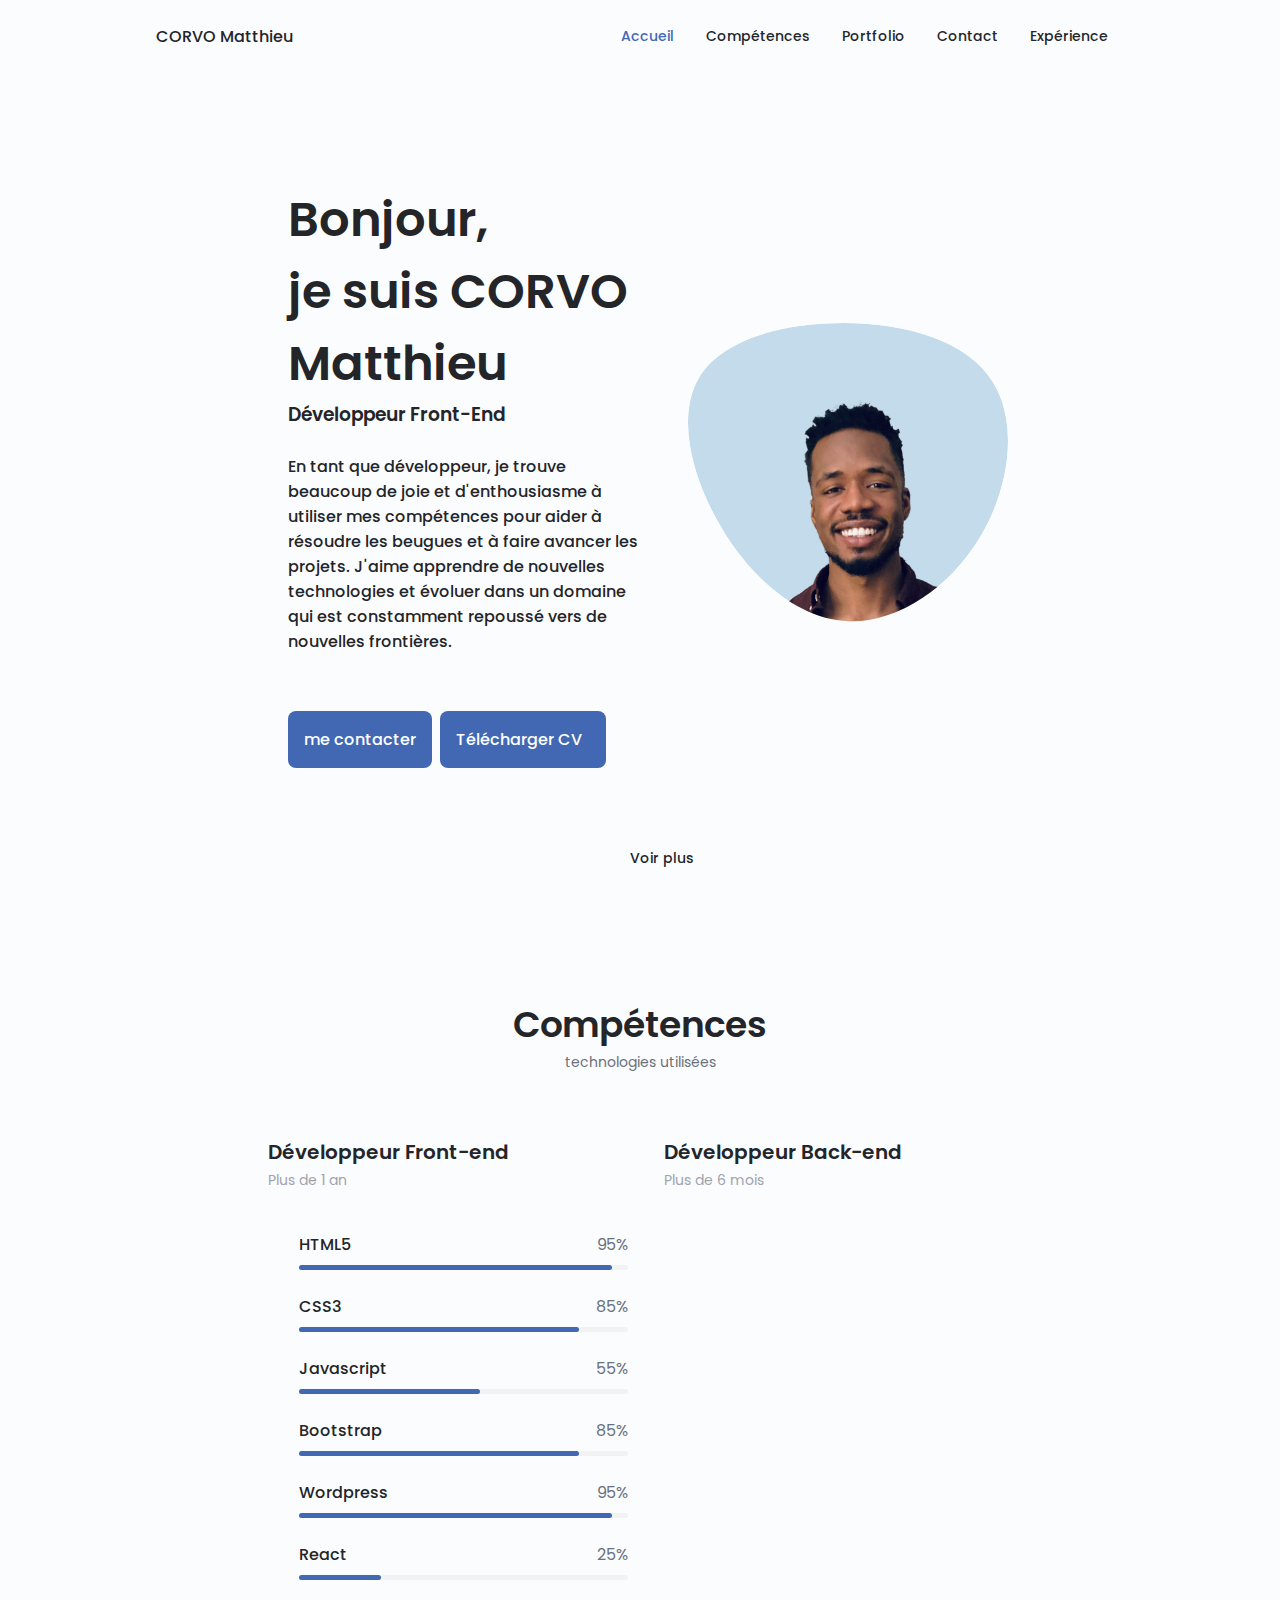
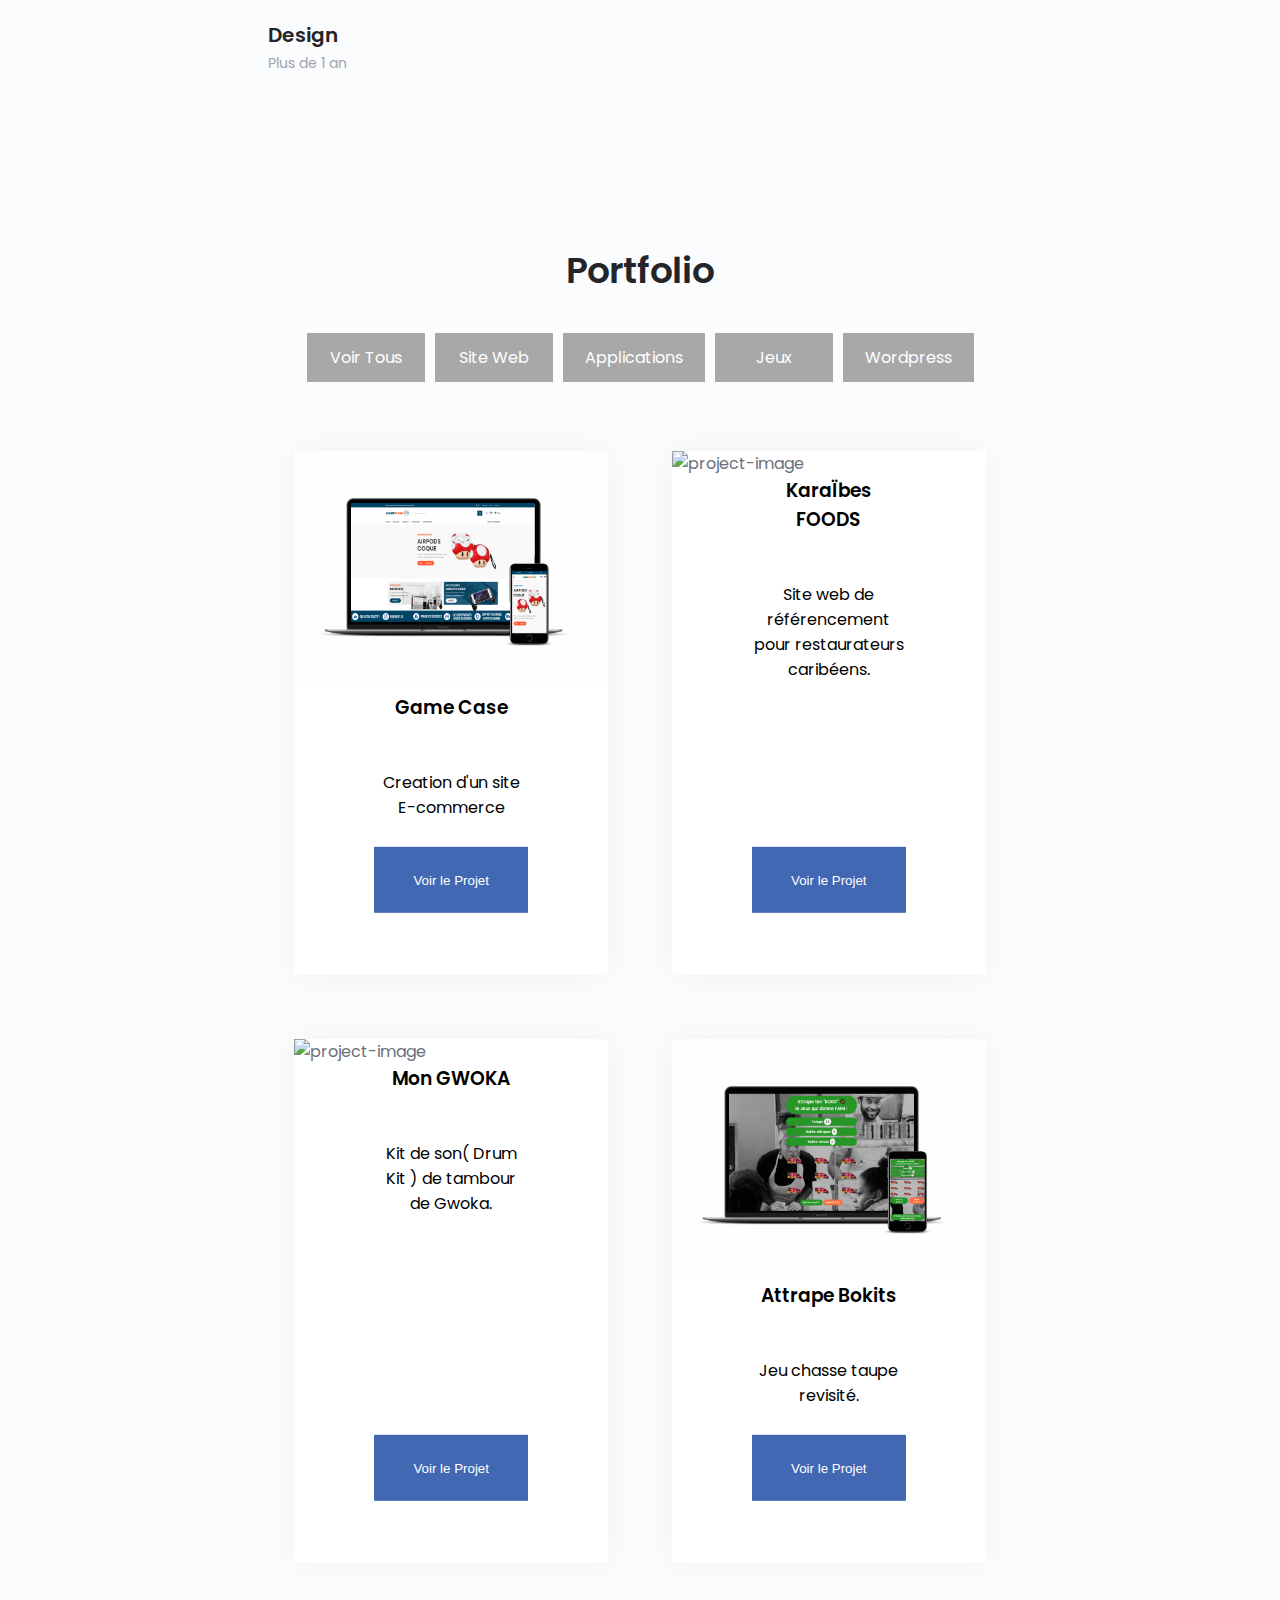
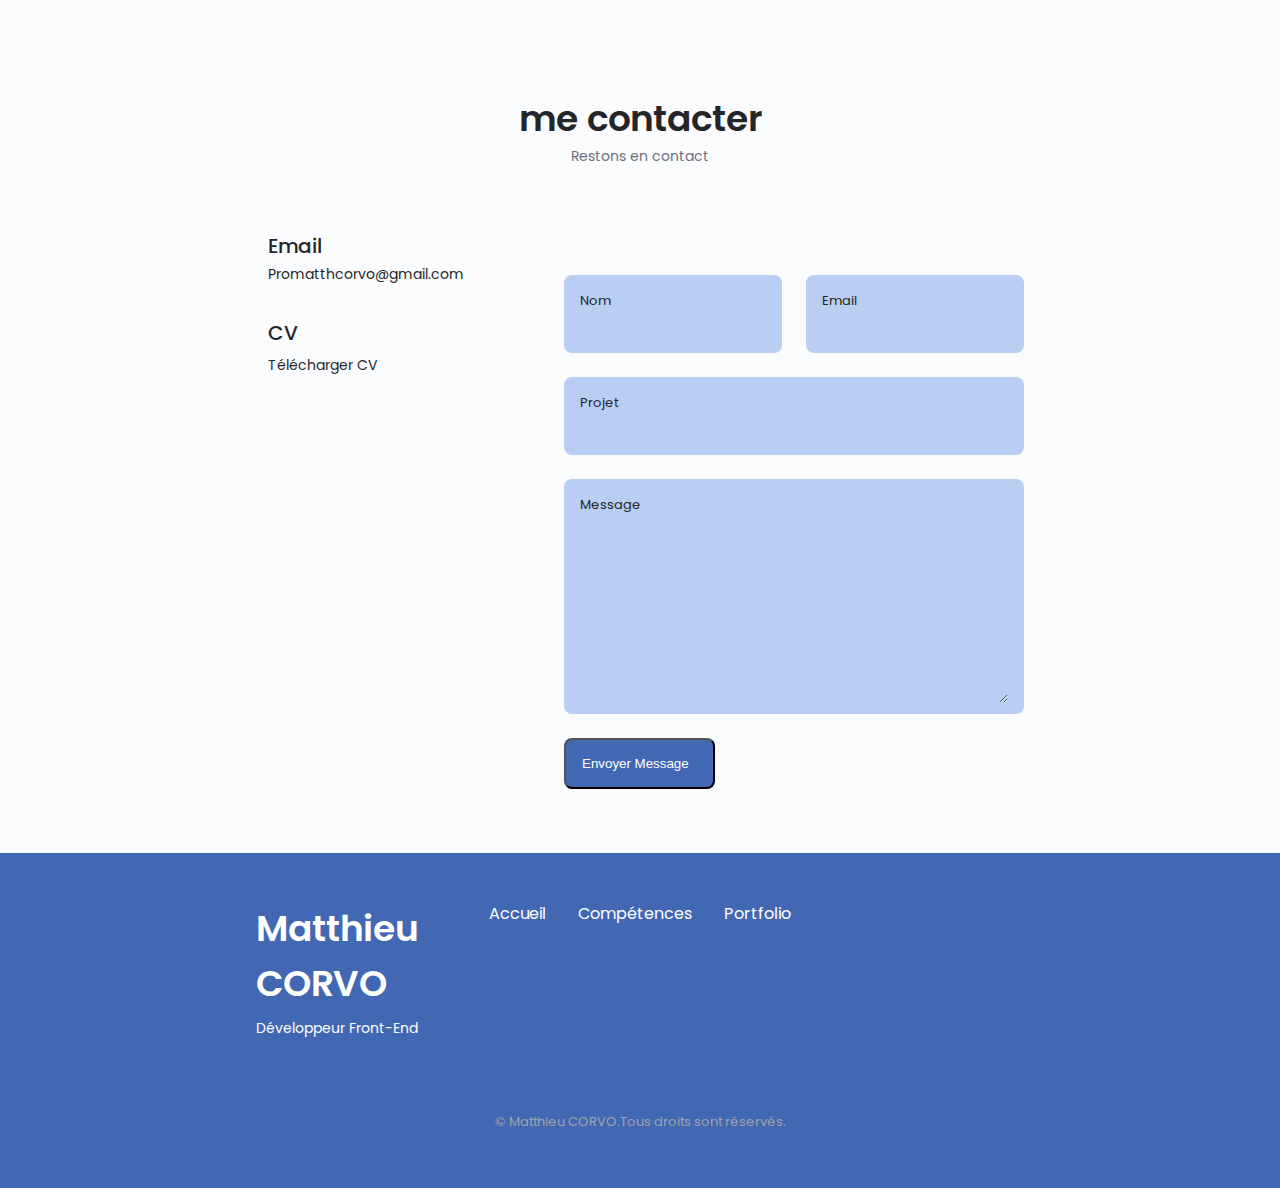
==== commit b6fe00ac: "Update index.html" ====
--- a/index.html
+++ b/index.html
@@ -733,7 +733,7 @@
               </div>
             </div>
             <p class="footer_copy">
-              &#169; Matthieu CORVO.Tous les droits sont réservés.
+              &#169; Matthieu CORVO.Tous droits sont réservés.
             </p>
           </div>
             
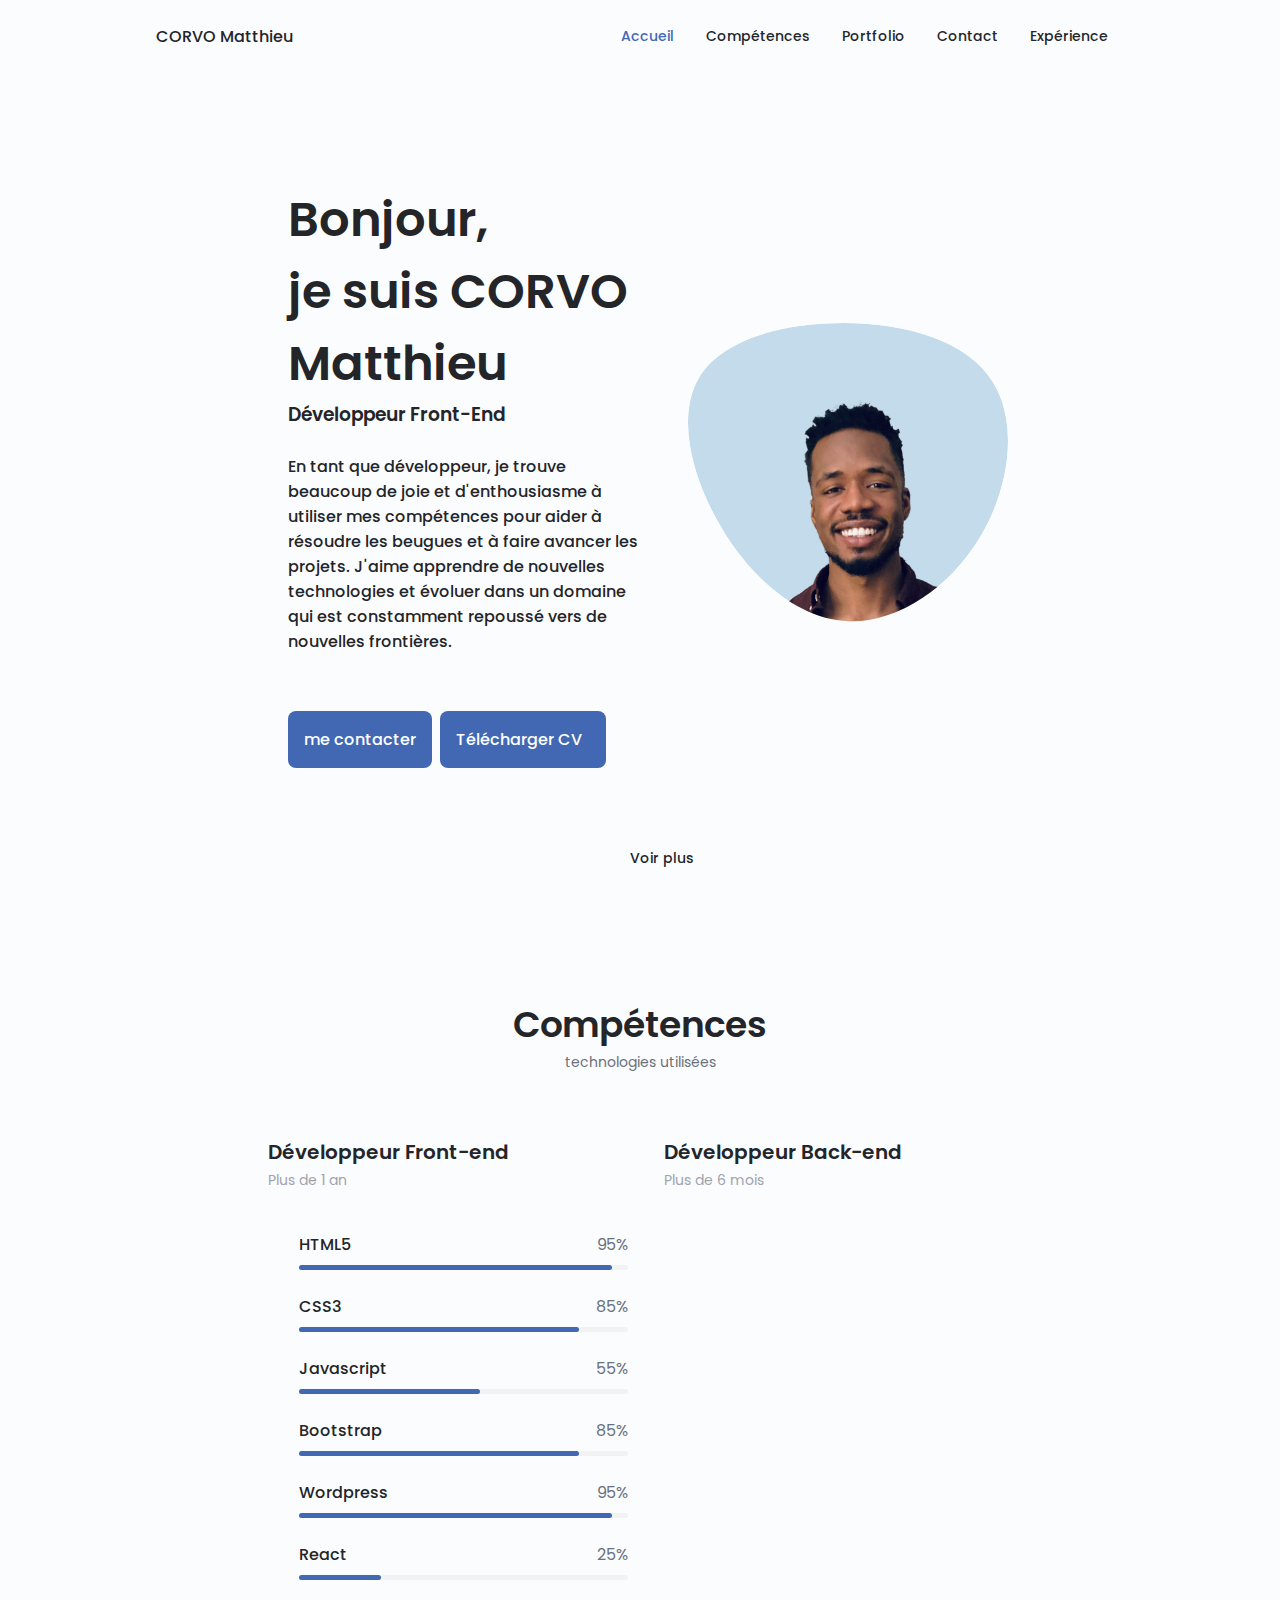
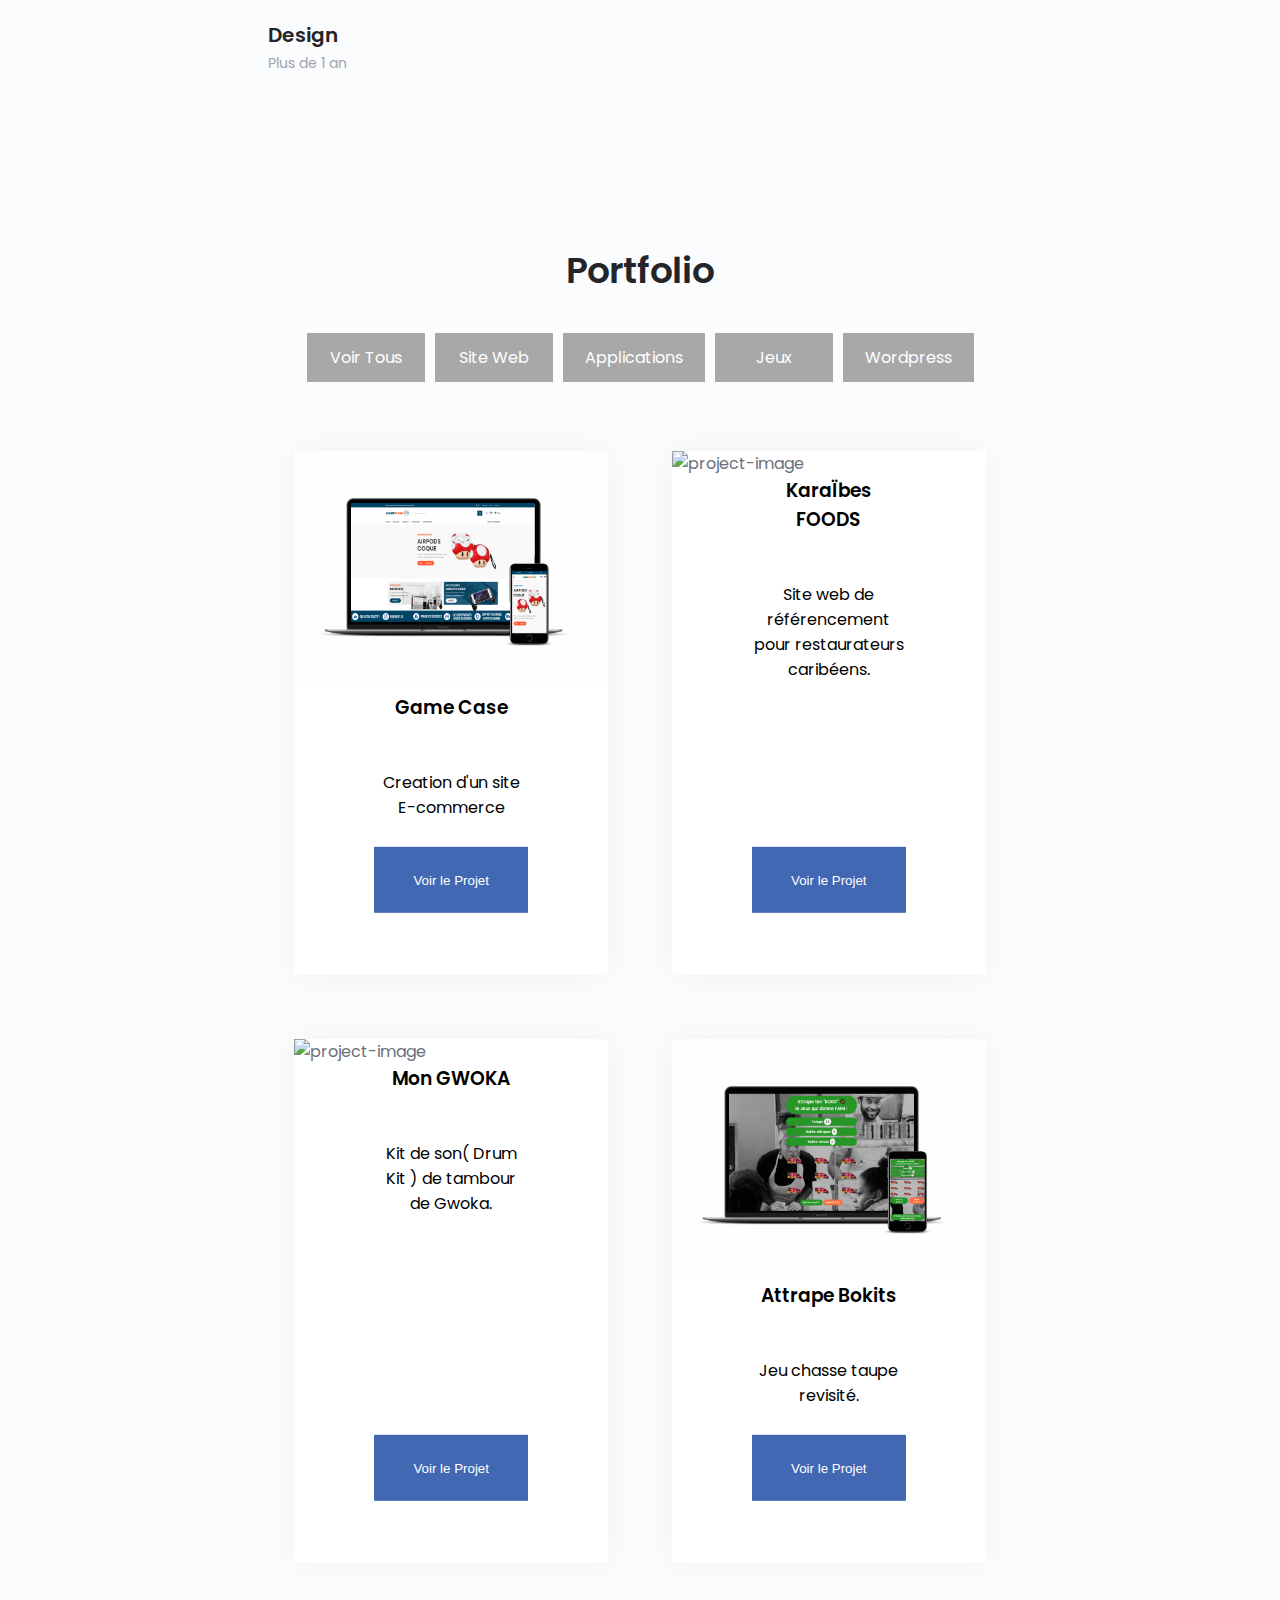
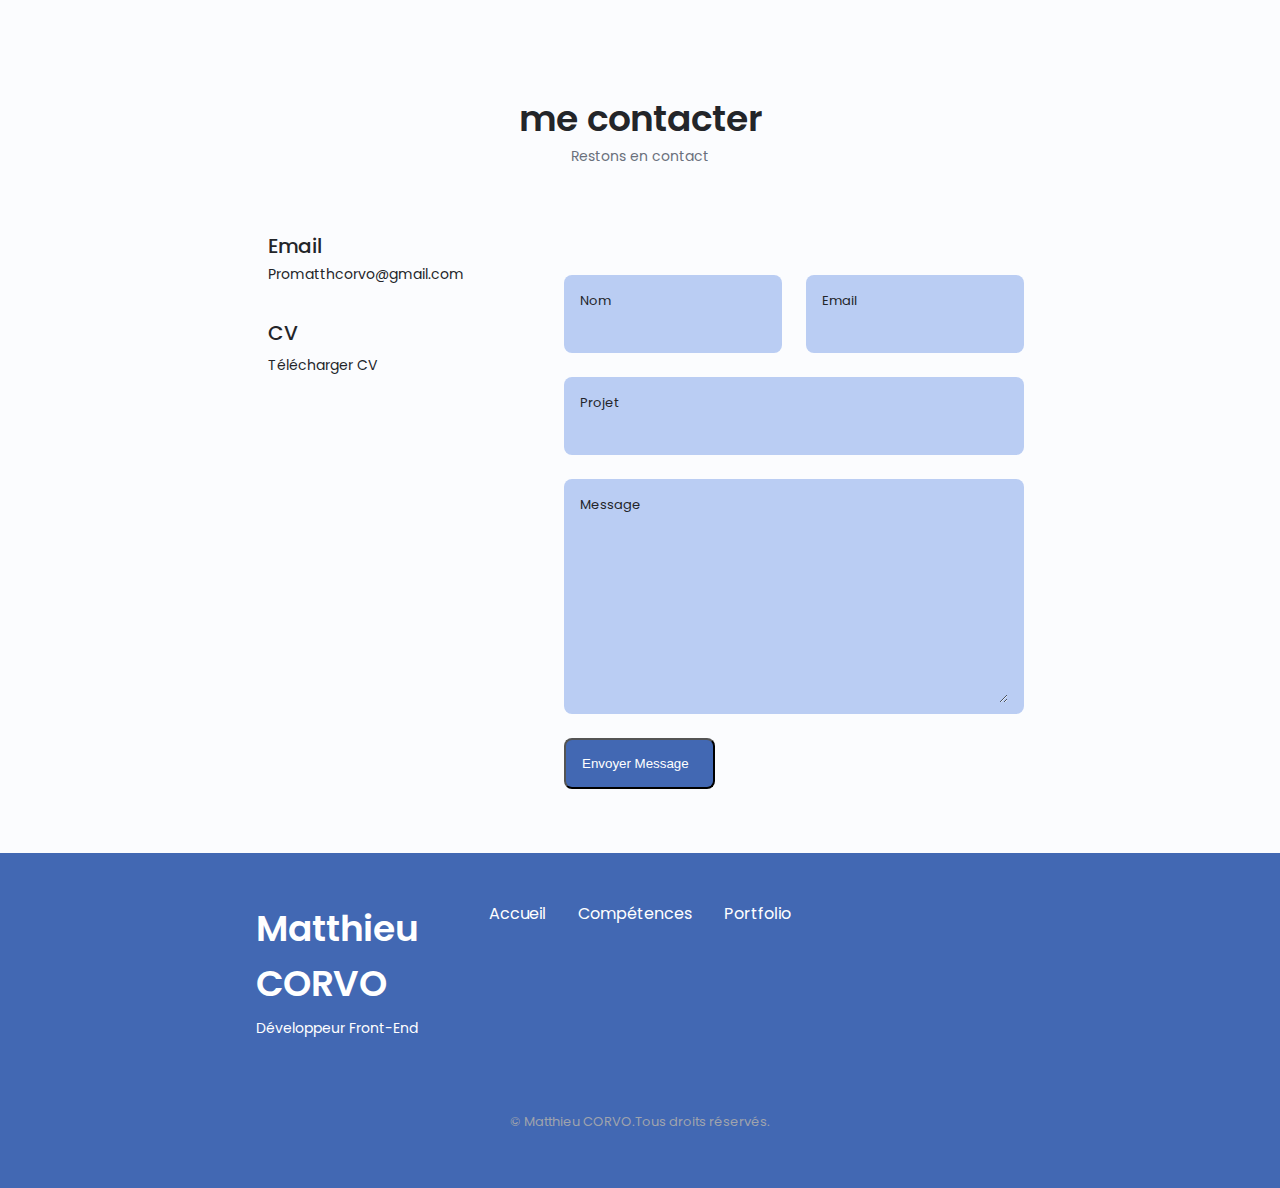
==== commit 6b7a4854: "Update index.html" ====
--- a/index.html
+++ b/index.html
@@ -733,7 +733,7 @@
               </div>
             </div>
             <p class="footer_copy">
-              &#169; Matthieu CORVO.Tous droits sont réservés.
+              &#169; Matthieu CORVO.Tous droits réservés.
             </p>
           </div>
             
